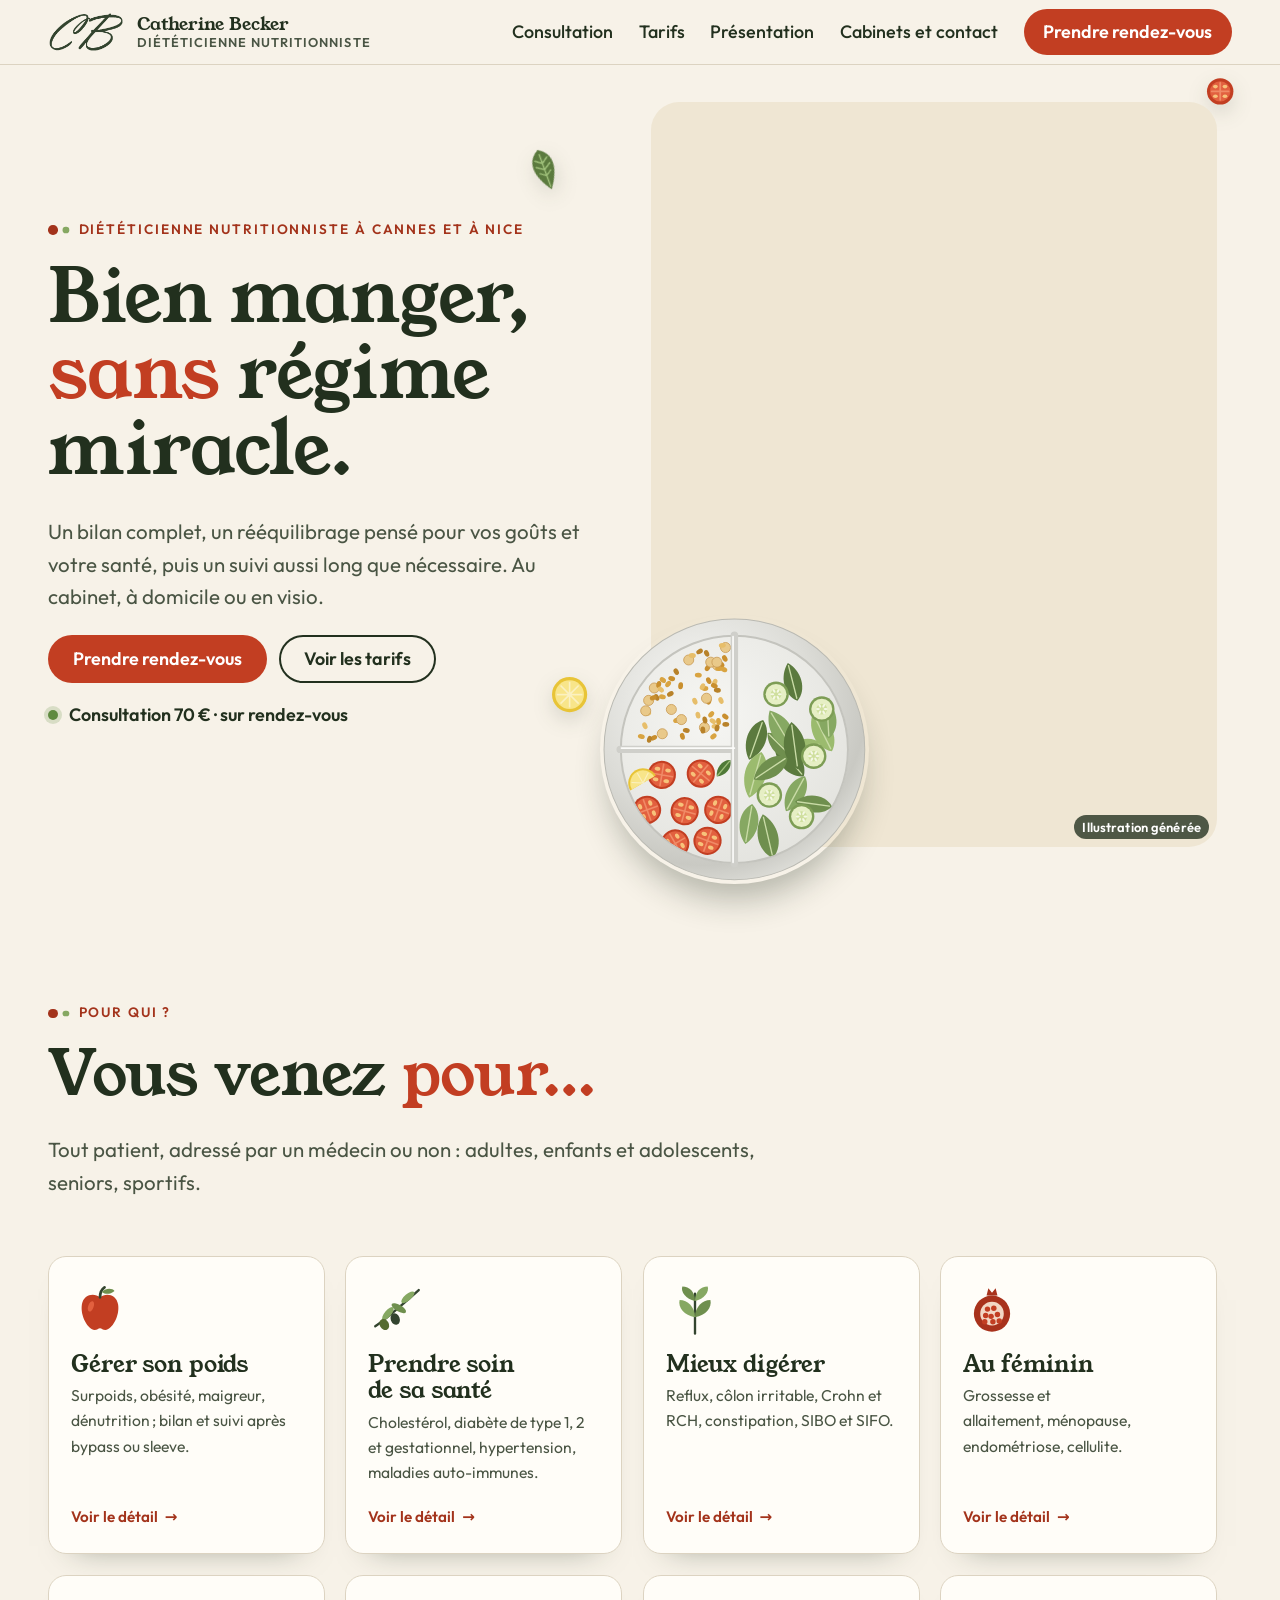
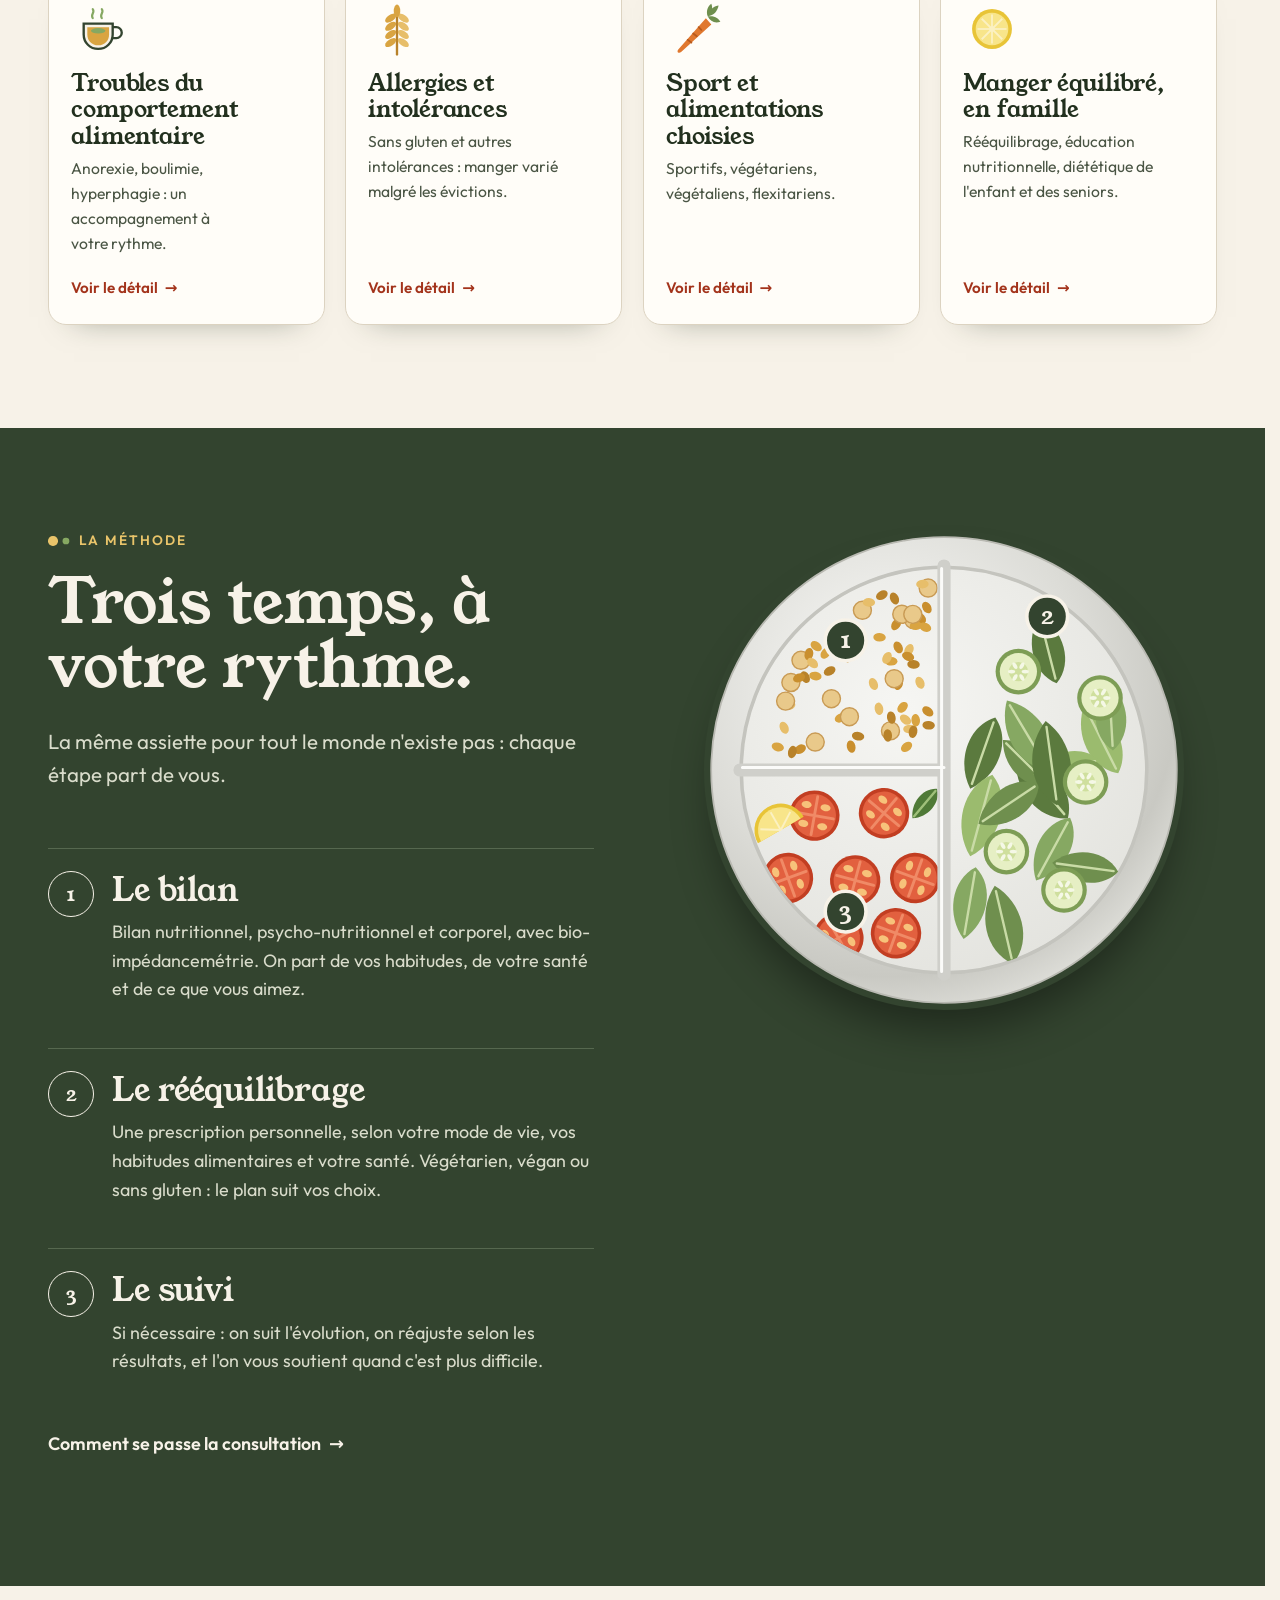
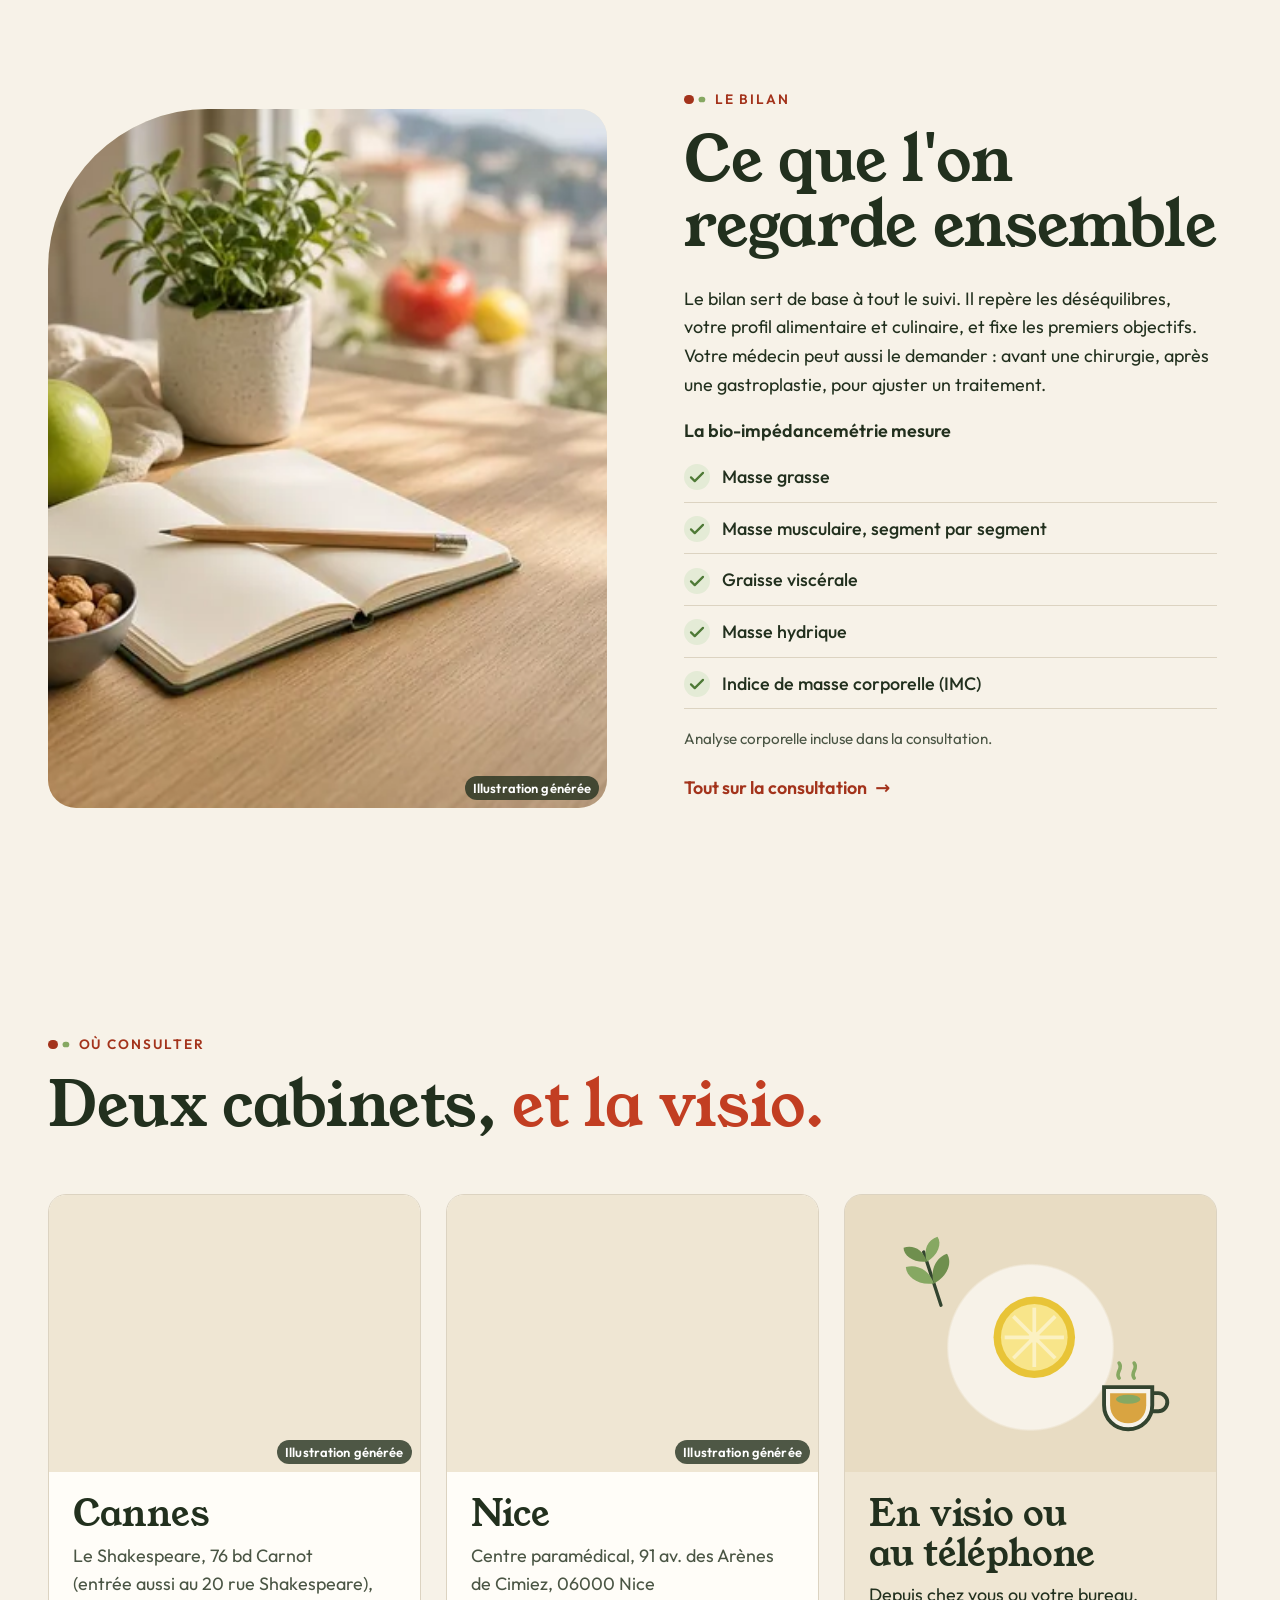
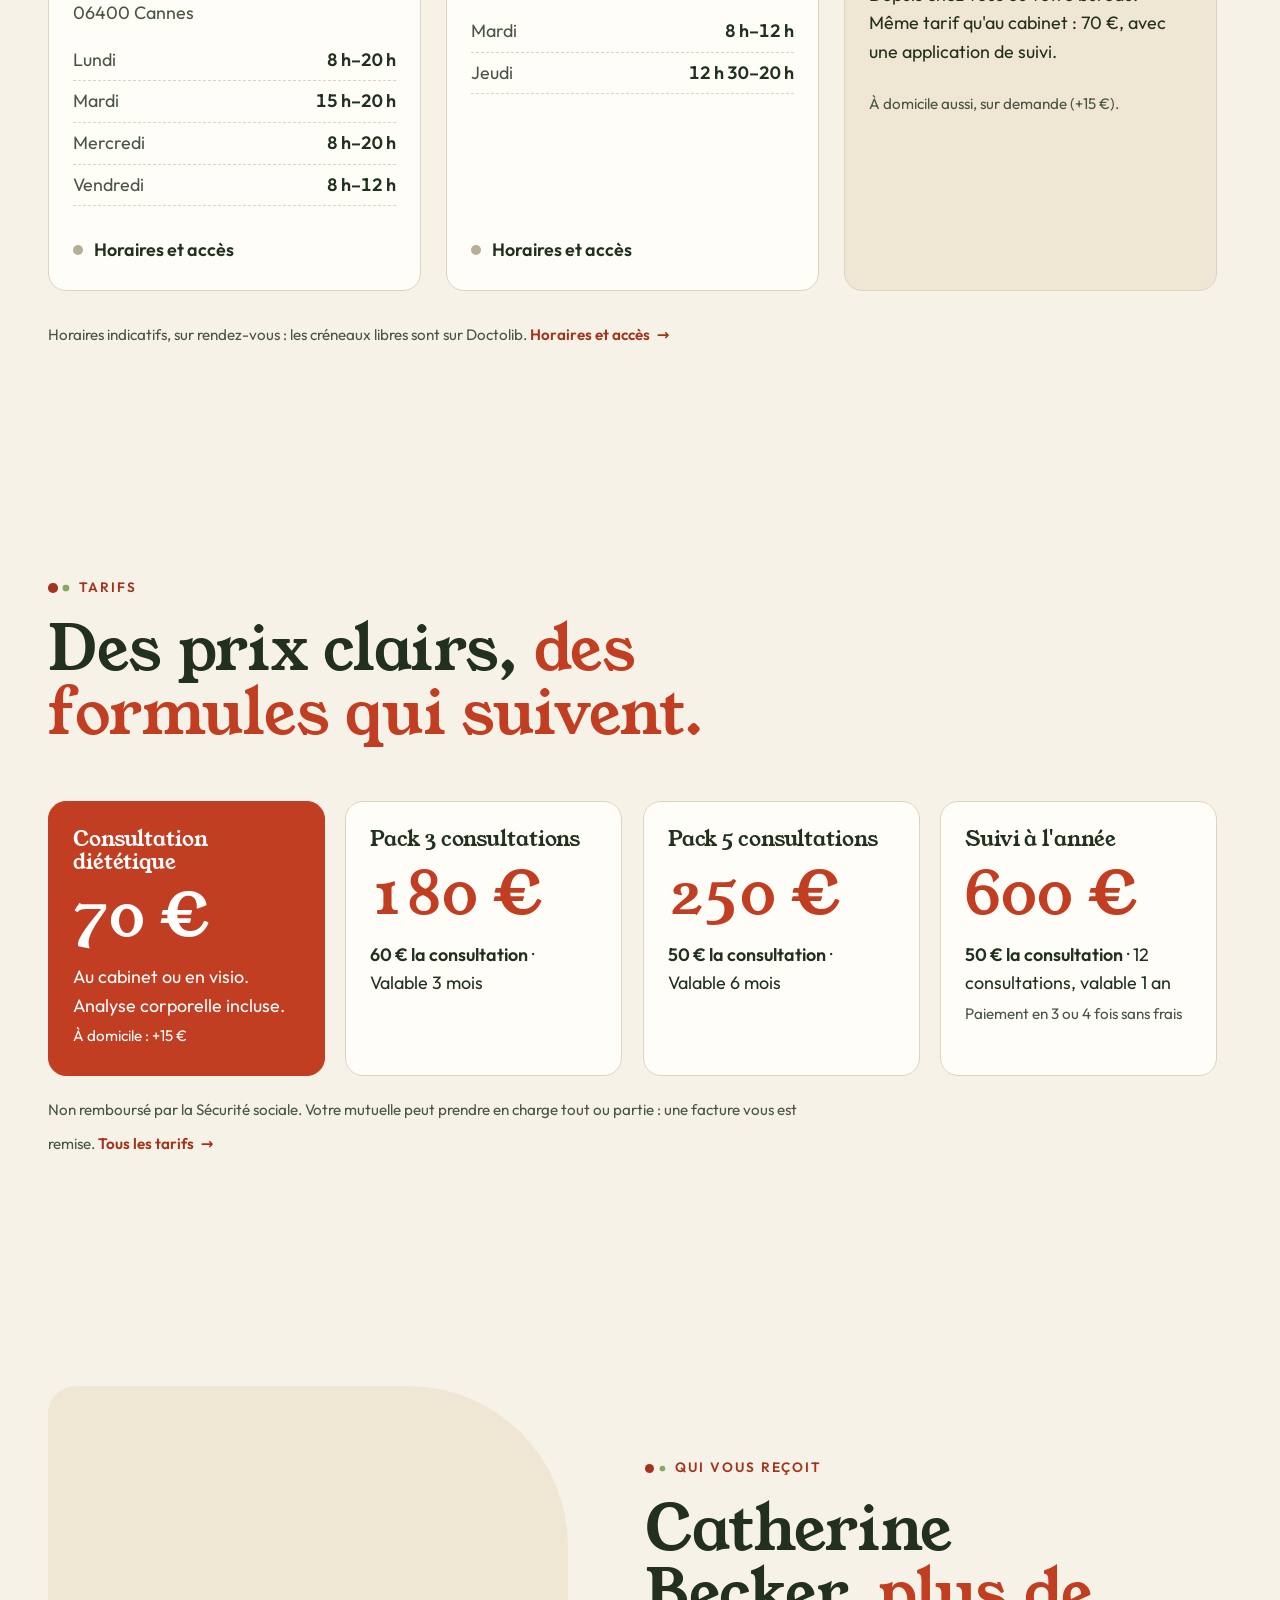
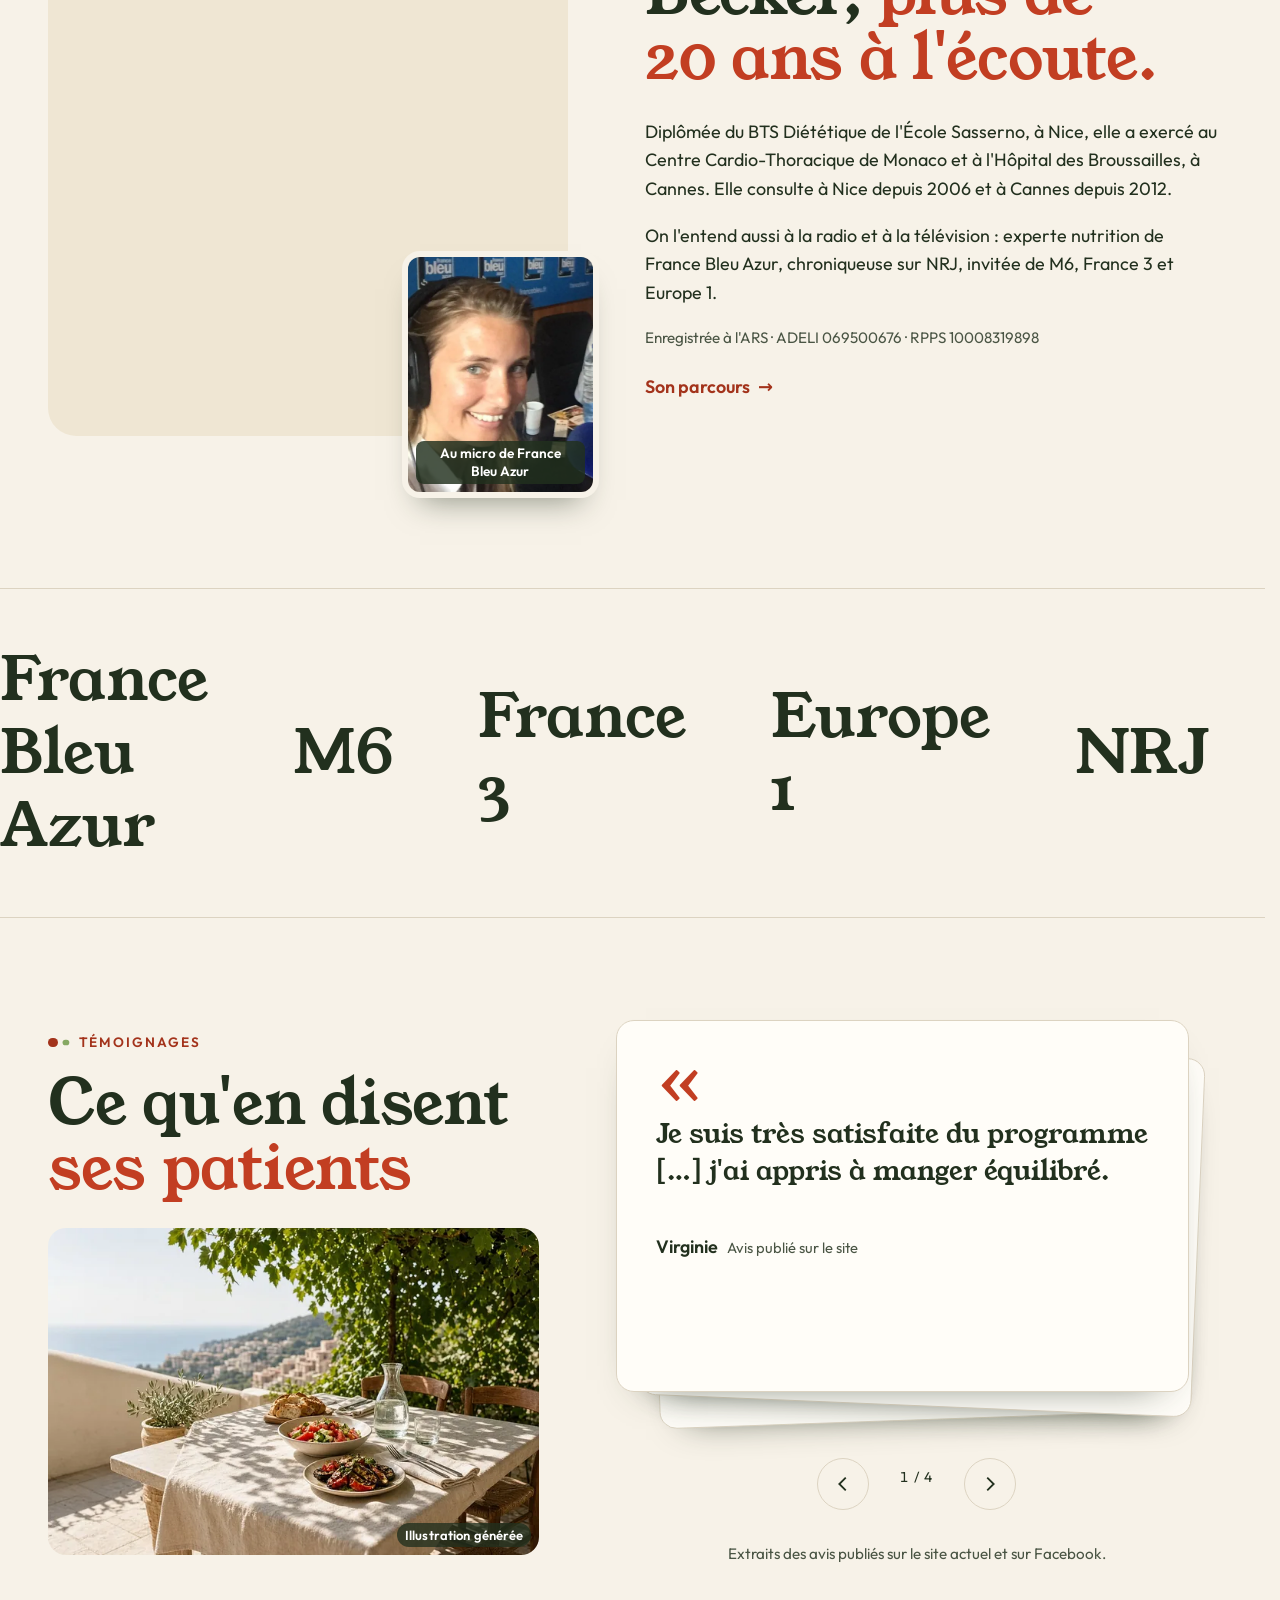
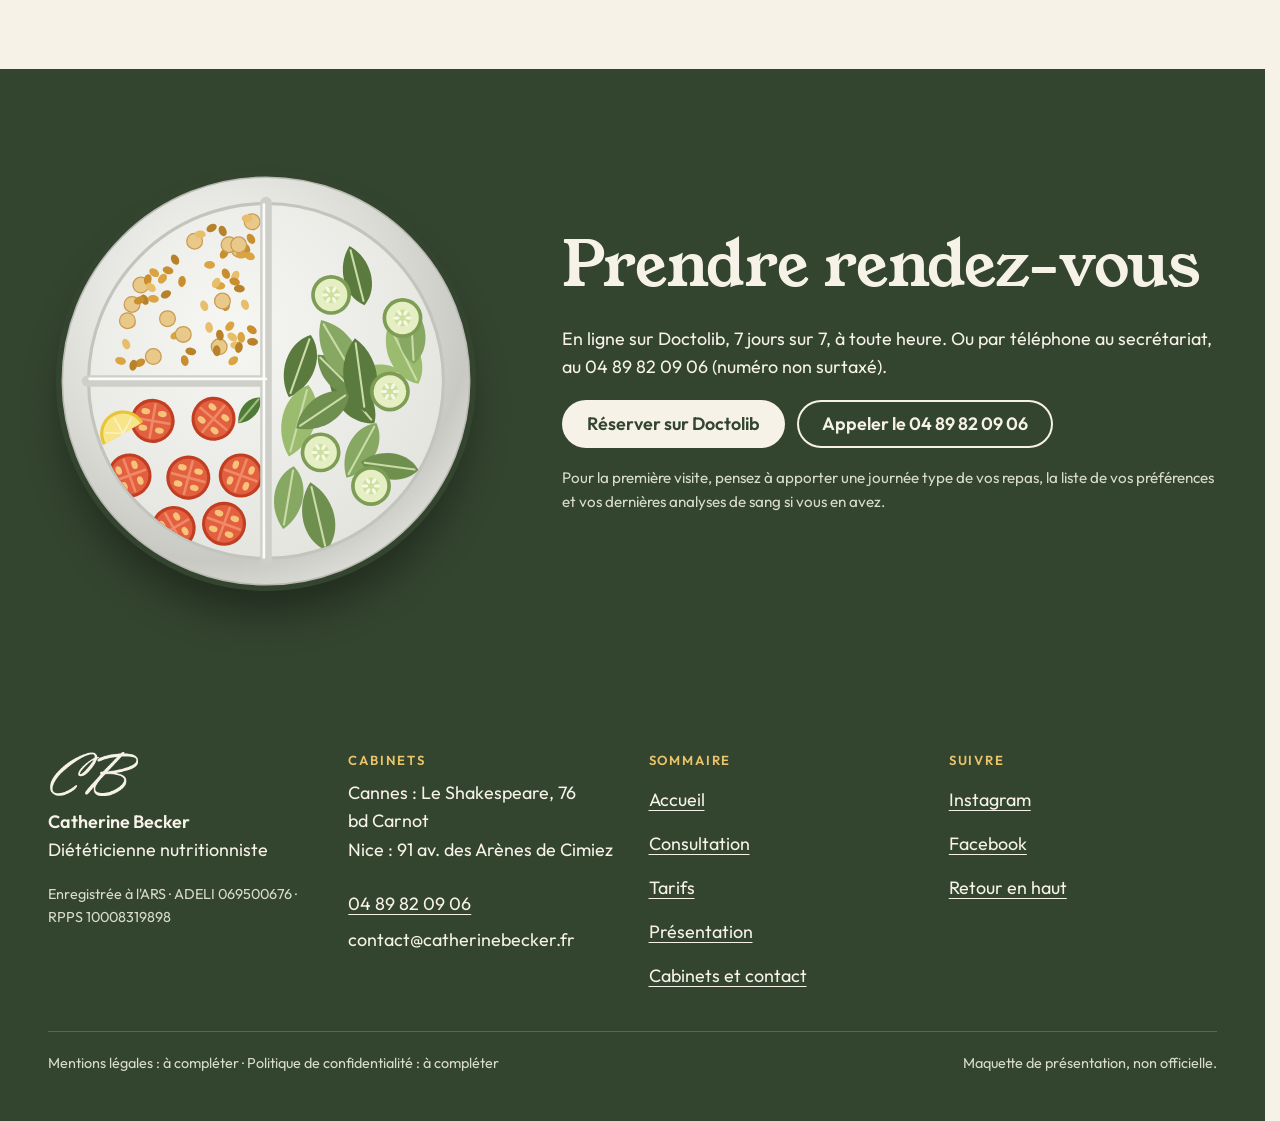
==== index.html @ 03986ec1 "Maquette v1" ====
<!doctype html>
<html lang="fr" data-v="1" data-curseur>
<head>
<meta charset="utf-8">
<meta name="viewport" content="width=device-width, initial-scale=1, viewport-fit=cover">
<title>Catherine Becker, diététicienne nutritionniste à Cannes et à Nice</title>
<meta name="description" content="Bilan diététique avec bio-impédancemétrie, rééquilibrage alimentaire et suivi, au cabinet à Cannes ou à Nice, à domicile ou en visio. Consultation 70 €.">
<meta name="robots" content="noindex, nofollow">
<link rel="canonical" href="https://catherine-becker-maquette.vercel.app/">
<style>:root{--fond:#F7F2E8;--texte:#22301E;--voile-fond:#33442F;--ouverture-fond:#33442F;--menu-fond:#F7F2E8}:root { --entete-h: 72px; --barres-h: 0px; } html { background: var(--fond); color: var(--texte); scrollbar-gutter: stable; } body { margin: 0; background: var(--fond); } html.js:not(.secours):not([data-arrivee="retour"]) [data-anime] { opacity: 0; } html.js:not(.secours):not([data-arrivee="retour"]) [data-anime].vu { opacity: 1; } [data-voile] { position: fixed; inset: 0; z-index: 900; background: var(--voile-fond); transform: translateY(100%); visibility: hidden; pointer-events: none; } html[data-arrivee="voile"]:not(.voile-leve):not(.secours) [data-voile] { transform: none; visibility: visible; } html.secours [data-voile] { visibility: hidden !important; } .ouverture-panneau { position: fixed; inset: 0; z-index: 850; display: none; place-content: center; justify-items: center; background: var(--ouverture-fond, var(--voile-fond)); color: var(--fond); text-align: center; } html.js[data-arrivee="intro"]:not(.secours):not(.intro-finie) .ouverture-panneau { display: grid; } html.defilement-bloque, html.defilement-bloque body, html.js[data-arrivee="intro"]:not(.secours):not(.intro-finie), html.js[data-arrivee="intro"]:not(.secours):not(.intro-finie) body, html[data-arrivee="voile"]:not(.voile-leve):not(.secours), html[data-arrivee="voile"]:not(.voile-leve):not(.secours) body { overflow: hidden; } html.js[data-arrivee="intro"]:not(.secours):not(.intro-finie) { background-color: var(--ouverture-fond, var(--voile-fond)); } html[data-arrivee="voile"]:not(.voile-leve):not(.secours) { background-color: var(--voile-fond); }</style>
<script>(function () {
var d = document.documentElement, ss = null, ls = null;
try { ss = window.sessionStorage; ls = window.localStorage; } catch (e) {}
d.classList.add('js');
var nav = performance.getEntriesByType ? performance.getEntriesByType('navigation')[0] : null;
var type = nav ? nav.type : 'navigate';
var depart = null;
try { depart = JSON.parse(ss.getItem('socle:depart') || 'null'); ss.removeItem('socle:depart'); } catch (e) {}
if (depart && !(Date.now() - depart.t < 15000)) depart = null;
var mode = type === 'back_forward' ? 'retour' : type === 'reload' ? 'intro' : depart ? 'voile' : 'intro';
d.setAttribute('data-arrivee', mode);
if (mode === 'voile' && depart.couleur) d.style.setProperty('--voile-fond', depart.couleur);
if (type === 'reload' && 'scrollRestoration' in history) {
history.scrollRestoration = 'manual';
}
try {
var choisie = ls && ls.getItem('socle:langue');
var langue = (d.lang || '').slice(0, 2);
if (choisie && choisie !== langue && type === 'navigate' && !depart) {
var alt = document.querySelector('link[rel="alternate"][hreflang="' + choisie + '"]');
if (alt) location.replace(new URL(alt.href).pathname + location.search + location.hash);
}
} catch (e) {}
setTimeout(function () { if (!d.classList.contains('demarre')) d.classList.add('secours'); }, 2000);
})();</script>
<link rel="preload" href="/assets/fonts/young-serif-400.woff2" as="font" type="font/woff2" crossorigin>
<link rel="preload" href="/assets/fonts/outfit-400.woff2" as="font" type="font/woff2" crossorigin>
<link rel="stylesheet" href="/assets/css/socle.css?v=1">
<link rel="stylesheet" href="/assets/css/pile.css?v=1">
<link rel="stylesheet" href="/assets/css/horaires.css?v=1">
<link rel="stylesheet" href="/assets/css/site.css?v=1">
<link rel="modulepreload" href="/assets/js/site.js?v=1">
<link rel="modulepreload" href="/assets/js/socle/index.js?v=1">
<script src="/assets/vendor/gsap.min.js" defer></script>
<script src="/assets/vendor/ScrollTrigger.min.js" defer></script>
<script src="/assets/vendor/SplitText.min.js" defer></script>
<script type="module" src="/assets/js/site.js?v=1"></script>
<meta name="theme-color" content="#F7F2E8">
<link rel="icon" href="/assets/images/favicon.svg" type="image/svg+xml">
<link rel="apple-touch-icon" href="/assets/images/apple-touch-icon.png">
<meta property="og:type" content="website">
<meta property="og:site_name" content="Catherine Becker">
<meta property="og:locale" content="fr_FR">
<meta property="og:title" content="Catherine Becker, diététicienne nutritionniste à Cannes et à Nice">
<meta property="og:description" content="Bilan diététique avec bio-impédancemétrie, rééquilibrage alimentaire et suivi, au cabinet à Cannes ou à Nice, à domicile ou en visio. Consultation 70 €.">
<meta property="og:url" content="https://catherine-becker-maquette.vercel.app/">
<meta property="og:image" content="https://catherine-becker-maquette.vercel.app/assets/partage/accueil-fr.jpg">
<meta property="og:image:width" content="1200">
<meta property="og:image:height" content="630">
<meta property="og:image:alt" content="Catherine Becker, diététicienne nutritionniste : bien manger, sans régime miracle">
<meta name="twitter:card" content="summary_large_image">
<script type="application/ld+json">{"@context":"https://schema.org","@type":"MedicalBusiness","name":"Catherine Becker, diététicienne nutritionniste","url":"https://catherine-becker-maquette.vercel.app/","telephone":"+33489820906","email":"contact@catherinebecker.fr","description":"Diététicienne nutritionniste à Cannes et à Nice : bilan diététique avec bio-impédancemétrie, rééquilibrage alimentaire et suivi, au cabinet, à domicile ou en téléconsultation.","priceRange":"35 € – 600 €","sameAs":["https://www.instagram.com/catherine.becker.nutritionist/","https://fr-fr.facebook.com/catherinebeckerDiet/"],"department":[{"@type":"MedicalBusiness","name":"Cabinet de Cannes","telephone":"+33489820906","address":{"@type":"PostalAddress","streetAddress":"Le Shakespeare, 76 boulevard Carnot","postalCode":"06400","addressLocality":"Cannes","addressCountry":"FR"},"openingHoursSpecification":[{"@type":"OpeningHoursSpecification","dayOfWeek":["Monday","Wednesday"],"opens":"08:00","closes":"20:00"},{"@type":"OpeningHoursSpecification","dayOfWeek":"Tuesday","opens":"15:00","closes":"20:00"},{"@type":"OpeningHoursSpecification","dayOfWeek":"Friday","opens":"08:00","closes":"12:00"}]},{"@type":"MedicalBusiness","name":"Cabinet de Nice","telephone":"+33489820906","address":{"@type":"PostalAddress","streetAddress":"Centre paramédical, 91 avenue des Arènes de Cimiez","postalCode":"06000","addressLocality":"Nice","addressCountry":"FR"},"openingHoursSpecification":[{"@type":"OpeningHoursSpecification","dayOfWeek":"Tuesday","opens":"08:00","closes":"12:00"},{"@type":"OpeningHoursSpecification","dayOfWeek":"Thursday","opens":"12:30","closes":"20:00"}]}]}</script>
</head>
<body id="haut">
<div data-voile data-forme="rideau" aria-hidden="true"><div class="voile-contenu"><img src="/assets/images/monogramme-clair.png" alt="" width="107" height="56"><span data-voile-libelle>Accueil</span></div></div>
<div class="ouverture-panneau" data-ouverture aria-hidden="true">
  <div class="ouverture-objet" data-ouverture-objet><svg class="assiette " viewBox="0 0 400 400" aria-hidden="true" focusable="false" >
<defs>
<radialGradient id="intro-inox" cx="38%" cy="32%" r="78%"><stop offset="0" stop-color="#fbfbf9"/><stop offset=".55" stop-color="#dcdcd7"/><stop offset=".8" stop-color="#c9c9c3"/><stop offset="1" stop-color="#e9e9e4"/></radialGradient>
<radialGradient id="intro-fond" cx="40%" cy="35%" r="75%"><stop offset="0" stop-color="#f6f6f3"/><stop offset="1" stop-color="#e2e2dd"/></radialGradient>
<clipPath id="intro-a"><path d="M200 32 A168 168 0 0 1 200 368 Z"/></clipPath><clipPath id="intro-b"><path d="M200 200 L32 200 A168 168 0 0 1 200 32 Z"/></clipPath><clipPath id="intro-c"><path d="M200 200 L200 368 A168 168 0 0 1 32 200 Z"/></clipPath>
</defs>
<g class="assiette-corps">
<circle cx="200" cy="200" r="194" fill="url(#intro-inox)" stroke="#b9b9b2" stroke-width="1.5"/>
<circle cx="200" cy="200" r="170" fill="url(#intro-fond)"/>
<circle cx="200" cy="200" r="169" fill="none" stroke="#c4c4be" stroke-width="3"/>
</g>
<g data-compartiment="b" clip-path="url(#intro-b)"><circle class="aliment" cx="92.7" cy="176.7" r="7.5" fill="#e9c98a" stroke="#c99b55" stroke-width="1.2"/><ellipse class="aliment" cx="186.5" cy="151.2" rx="5.2" ry="3.6" transform="rotate(37.6 186.5 151.2)" fill="#c98f2e"/><ellipse class="aliment" cx="167.9" cy="158" rx="5.2" ry="3.6" transform="rotate(37.9 167.9 158)" fill="#e7be6a"/><ellipse class="aliment" cx="120.4" cy="157.5" rx="5.2" ry="3.6" transform="rotate(75.1 120.4 157.5)" fill="#b8822a"/><ellipse class="aliment" cx="93.5" cy="96.8" rx="5.2" ry="3.6" transform="rotate(37 93.5 96.8)" fill="#d9a441"/><circle class="aliment" cx="174.6" cy="74.7" r="7.5" fill="#e9c98a" stroke="#c99b55" stroke-width="1.2"/><ellipse class="aliment" cx="145.8" cy="149" rx="5.2" ry="3.6" transform="rotate(79.3 145.8 149)" fill="#e7be6a"/><ellipse class="aliment" cx="84.3" cy="122.6" rx="5.2" ry="3.6" transform="rotate(60.6 84.3 122.6)" fill="#b8822a"/><ellipse class="aliment" cx="113.9" cy="156.6" rx="5.2" ry="3.6" transform="rotate(155.1 113.9 156.6)" fill="#d9a441"/><ellipse class="aliment" cx="160.1" cy="78.7" rx="5.2" ry="3.6" transform="rotate(123.4 160.1 78.7)" fill="#c98f2e"/><circle class="aliment" cx="155.4" cy="167.4" r="7.5" fill="#e9c98a" stroke="#c99b55" stroke-width="1.2"/><ellipse class="aliment" cx="128.4" cy="171.8" rx="5.2" ry="3.6" transform="rotate(10.2 128.4 171.8)" fill="#b8822a"/><ellipse class="aliment" cx="156" cy="109.4" rx="5.2" ry="3.6" transform="rotate(179.1 156 109.4)" fill="#d9a441"/><ellipse class="aliment" cx="180.7" cy="73.5" rx="5.2" ry="3.6" transform="rotate(50.7 180.7 73.5)" fill="#c98f2e"/><ellipse class="aliment" cx="171.2" cy="165.8" rx="5.2" ry="3.6" transform="rotate(177.3 171.2 165.8)" fill="#e7be6a"/><circle class="aliment" cx="186.8" cy="48.4" r="7.5" fill="#e9c98a" stroke="#c99b55" stroke-width="1.2"/><ellipse class="aliment" cx="176.6" cy="79.8" rx="5.2" ry="3.6" transform="rotate(176.5 176.6 79.8)" fill="#d9a441"/><ellipse class="aliment" cx="80.1" cy="182.7" rx="5.2" ry="3.6" transform="rotate(150.1 80.1 182.7)" fill="#c98f2e"/><ellipse class="aliment" cx="141.2" cy="128.4" rx="5.2" ry="3.6" transform="rotate(66.9 141.2 128.4)" fill="#e7be6a"/><ellipse class="aliment" cx="158.7" cy="57.1" rx="5.2" ry="3.6" transform="rotate(66 158.7 57.1)" fill="#b8822a"/><circle class="aliment" cx="72.4" cy="127.1" r="7.5" fill="#e9c98a" stroke="#c99b55" stroke-width="1.2"/><ellipse class="aliment" cx="120" cy="105.2" rx="5.2" ry="3.6" transform="rotate(96.9 120 105.2)" fill="#c98f2e"/><ellipse class="aliment" cx="79.2" cy="110.3" rx="5.2" ry="3.6" transform="rotate(32.4 79.2 110.3)" fill="#e7be6a"/><ellipse class="aliment" cx="156.1" cy="156.3" rx="5.2" ry="3.6" transform="rotate(77.7 156.1 156.3)" fill="#b8822a"/><ellipse class="aliment" cx="61.5" cy="180.8" rx="5.2" ry="3.6" transform="rotate(15.3 61.5 180.8)" fill="#d9a441"/><circle class="aliment" cx="132" cy="66.9" r="7.5" fill="#e9c98a" stroke="#c99b55" stroke-width="1.2"/><ellipse class="aliment" cx="170.8" cy="100" rx="5.2" ry="3.6" transform="rotate(115.1 170.8 100)" fill="#e7be6a"/><ellipse class="aliment" cx="113.4" cy="84.4" rx="5.2" ry="3.6" transform="rotate(61.7 113.4 84.4)" fill="#b8822a"/><ellipse class="aliment" cx="146.3" cy="89.4" rx="5.2" ry="3.6" transform="rotate(2.5 146.3 89.4)" fill="#d9a441"/><ellipse class="aliment" cx="162.1" cy="128.3" rx="5.2" ry="3.6" transform="rotate(108.1 162.1 128.3)" fill="#c98f2e"/><circle class="aliment" cx="158.5" cy="123.9" r="7.5" fill="#e9c98a" stroke="#c99b55" stroke-width="1.2"/><ellipse class="aliment" cx="187.2" cy="162.7" rx="5.2" ry="3.6" transform="rotate(5.1 187.2 162.7)" fill="#b8822a"/><ellipse class="aliment" cx="92.8" cy="121.7" rx="5.2" ry="3.6" transform="rotate(10.6 92.8 121.7)" fill="#d9a441"/><ellipse class="aliment" cx="122.6" cy="180.5" rx="5.2" ry="3.6" transform="rotate(76.9 122.6 180.5)" fill="#c98f2e"/><ellipse class="aliment" cx="182" cy="45.1" rx="5.2" ry="3.6" transform="rotate(178.1 182 45.1)" fill="#e7be6a"/><circle class="aliment" cx="80.8" cy="108.6" r="7.5" fill="#e9c98a" stroke="#c99b55" stroke-width="1.2"/><ellipse class="aliment" cx="184.4" cy="81" rx="5.2" ry="3.6" transform="rotate(24.5 184.4 81)" fill="#d9a441"/><ellipse class="aliment" cx="185.7" cy="64.6" rx="5.2" ry="3.6" transform="rotate(59.7 185.7 64.6)" fill="#c98f2e"/><ellipse class="aliment" cx="71" cy="146.3" rx="5.2" ry="3.6" transform="rotate(166.5 71 146.3)" fill="#e7be6a"/><ellipse class="aliment" cx="174.6" cy="112" rx="5.2" ry="3.6" transform="rotate(3.1 174.6 112)" fill="#b8822a"/><circle class="aliment" cx="121.2" cy="155.6" r="7.5" fill="#e9c98a" stroke="#c99b55" stroke-width="1.2"/><ellipse class="aliment" cx="87.4" cy="103.4" rx="5.2" ry="3.6" transform="rotate(102.4 87.4 103.4)" fill="#c98f2e"/><ellipse class="aliment" cx="137.4" cy="60.3" rx="5.2" ry="3.6" transform="rotate(2 137.4 60.3)" fill="#e7be6a"/><ellipse class="aliment" cx="73.6" cy="185" rx="5.2" ry="3.6" transform="rotate(104.8 73.6 185)" fill="#b8822a"/><ellipse class="aliment" cx="165.5" cy="147.8" rx="5.2" ry="3.6" transform="rotate(131.9 165.5 147.8)" fill="#d9a441"/><circle class="aliment" cx="68" cy="142.6" r="7.5" fill="#e9c98a" stroke="#c99b55" stroke-width="1.2"/><ellipse class="aliment" cx="180" cy="127.3" rx="5.2" ry="3.6" transform="rotate(66.2 180 127.3)" fill="#e7be6a"/><ellipse class="aliment" cx="174.2" cy="168.1" rx="5.2" ry="3.6" transform="rotate(101.7 174.2 168.1)" fill="#b8822a"/><ellipse class="aliment" cx="168.8" cy="180.7" rx="5.2" ry="3.6" transform="rotate(141.4 168.8 180.7)" fill="#d9a441"/><ellipse class="aliment" cx="79.2" cy="123.2" rx="5.2" ry="3.6" transform="rotate(157.2 79.2 123.2)" fill="#c98f2e"/><circle class="aliment" cx="106.2" cy="140.6" r="7.5" fill="#e9c98a" stroke="#c99b55" stroke-width="1.2"/><ellipse class="aliment" cx="153.1" cy="171.2" rx="5.2" ry="3.6" transform="rotate(86.9 153.1 171.2)" fill="#b8822a"/><ellipse class="aliment" cx="101.4" cy="102.6" rx="5.2" ry="3.6" transform="rotate(128.7 101.4 102.6)" fill="#d9a441"/><ellipse class="aliment" cx="170.1" cy="105.3" rx="5.2" ry="3.6" transform="rotate(21.6 170.1 105.3)" fill="#c98f2e"/><ellipse class="aliment" cx="152.5" cy="106.5" rx="5.2" ry="3.6" transform="rotate(118.8 152.5 106.5)" fill="#e7be6a"/><circle class="aliment" cx="164.8" cy="70.2" r="7.5" fill="#e9c98a" stroke="#c99b55" stroke-width="1.2"/><ellipse class="aliment" cx="176.4" cy="158.5" rx="5.2" ry="3.6" transform="rotate(83.6 176.4 158.5)" fill="#d9a441"/><ellipse class="aliment" cx="106.7" cy="94.6" rx="5.2" ry="3.6" transform="rotate(17.3 106.7 94.6)" fill="#c98f2e"/><ellipse class="aliment" cx="90.5" cy="110.9" rx="5.2" ry="3.6" transform="rotate(41.2 90.5 110.9)" fill="#e7be6a"/><ellipse class="aliment" cx="148.2" cy="54.3" rx="5.2" ry="3.6" transform="rotate(150.8 148.2 54.3)" fill="#b8822a"/><circle class="aliment" cx="174" cy="70.3" r="7.5" fill="#e9c98a" stroke="#c99b55" stroke-width="1.2"/><ellipse class="aliment" cx="161.8" cy="97.8" rx="5.2" ry="3.6" transform="rotate(63.4 161.8 97.8)" fill="#c98f2e"/><ellipse class="aliment" cx="66.8" cy="164.8" rx="5.2" ry="3.6" transform="rotate(65.5 66.8 164.8)" fill="#e7be6a"/><ellipse class="aliment" cx="104.7" cy="117.5" rx="5.2" ry="3.6" transform="rotate(150.8 104.7 117.5)" fill="#b8822a"/></g>
<g data-compartiment="a" clip-path="url(#intro-a)"><g class="aliment" transform="translate(249.8 329) rotate(166.9)"><path d="M0 -33.349899996072054 C 20.7 -18.3 19.3 15 0 33.349899996072054 C -19.3 15 -20.7 -18.3 0 -33.349899996072054 Z" fill="#6f8f4e"/><path d="M0 -28.7 L0 28.7" stroke="#c9dba6" stroke-width="2" stroke-linecap="round" fill="none"/></g><g class="aliment" transform="translate(221.4 311) rotate(9.6)"><path d="M0 -30.331821873784065 C 18.8 -16.7 17.6 13.6 0 30.331821873784065 C -17.6 13.6 -18.8 -16.7 0 -30.331821873784065 Z" fill="#86a862"/><path d="M0 -26.1 L0 26.1" stroke="#c9dba6" stroke-width="2" stroke-linecap="round" fill="none"/></g><g class="aliment" transform="translate(281.8 214.9) rotate(139.9)"><path d="M0 -33.260431952774525 C 20.6 -18.3 19.3 15 0 33.260431952774525 C -19.3 15 -20.6 -18.3 0 -33.260431952774525 Z" fill="#5b7a3e"/><path d="M0 -28.6 L0 28.6" stroke="#c9dba6" stroke-width="2" stroke-linecap="round" fill="none"/></g><g class="aliment" transform="translate(331 174.4) rotate(153.4)"><path d="M0 -31.68929598107934 C 19.6 -17.4 18.4 14.3 0 31.68929598107934 C -18.4 14.3 -19.6 -17.4 0 -31.68929598107934 Z" fill="#9bbb6e"/><path d="M0 -27.3 L0 27.3" stroke="#c9dba6" stroke-width="2" stroke-linecap="round" fill="none"/></g><g class="aliment" transform="translate(268.4 194.2) rotate(134.8)"><path d="M0 -27.103295028209686 C 16.8 -14.9 15.7 12.2 0 27.103295028209686 C -15.7 12.2 -16.8 -14.9 0 -27.103295028209686 Z" fill="#6f8f4e"/><path d="M0 -23.3 L0 23.3" stroke="#c9dba6" stroke-width="2" stroke-linecap="round" fill="none"/></g><g class="aliment" transform="translate(339.1 155.7) rotate(176.7)"><path d="M0 -28.14618882164359 C 17.5 -15.5 16.3 12.7 0 28.14618882164359 C -16.3 12.7 -17.5 -15.5 0 -28.14618882164359 Z" fill="#86a862"/><path d="M0 -24.2 L0 24.2" stroke="#c9dba6" stroke-width="2" stroke-linecap="round" fill="none"/></g><g class="aliment" transform="translate(232.3 185.9) rotate(19.4)"><path d="M0 -31.47588198632002 C 19.5 -17.3 18.3 14.2 0 31.47588198632002 C -18.3 14.2 -19.5 -17.3 0 -31.47588198632002 Z" fill="#5b7a3e"/><path d="M0 -27.1 L0 27.1" stroke="#c9dba6" stroke-width="2" stroke-linecap="round" fill="none"/></g><g class="aliment" transform="translate(231.1 237.9) rotate(15.2)"><path d="M0 -35.27394552901387 C 21.9 -19.4 20.5 15.9 0 35.27394552901387 C -20.5 15.9 -21.9 -19.4 0 -35.27394552901387 Z" fill="#9bbb6e"/><path d="M0 -30.3 L0 30.3" stroke="#c9dba6" stroke-width="2" stroke-linecap="round" fill="none"/></g><g class="aliment" transform="translate(253.9 228.2) rotate(56.3)"><path d="M0 -30.23286218009889 C 18.7 -16.6 17.5 13.6 0 30.23286218009889 C -17.5 13.6 -18.7 -16.6 0 -30.23286218009889 Z" fill="#6f8f4e"/><path d="M0 -26 L0 26" stroke="#c9dba6" stroke-width="2" stroke-linecap="round" fill="none"/></g><g class="aliment" transform="translate(290.9 266) rotate(28.5)"><path d="M0 -29.717081489041448 C 18.4 -16.3 17.2 13.4 0 29.717081489041448 C -17.2 13.4 -18.4 -16.3 0 -29.717081489041448 Z" fill="#86a862"/><path d="M0 -25.6 L0 25.6" stroke="#c9dba6" stroke-width="2" stroke-linecap="round" fill="none"/></g><g class="aliment" transform="translate(286.7 99.6) rotate(165.7)"><path d="M0 -29.044433826580644 C 18 -16 16.8 13.1 0 29.044433826580644 C -16.8 13.1 -18 -16 0 -29.044433826580644 Z" fill="#5b7a3e"/><path d="M0 -25 L0 25" stroke="#c9dba6" stroke-width="2" stroke-linecap="round" fill="none"/></g><g class="aliment" transform="translate(302.2 197.7) rotate(78.1)"><path d="M0 -28.098639776930213 C 17.4 -15.5 16.3 12.6 0 28.098639776930213 C -16.3 12.6 -17.4 -15.5 0 -28.098639776930213 Z" fill="#9bbb6e"/><path d="M0 -24.2 L0 24.2" stroke="#c9dba6" stroke-width="2" stroke-linecap="round" fill="none"/></g><g class="aliment" transform="translate(317.7 281.1) rotate(97.7)"><path d="M0 -27.736216448247433 C 17.2 -15.3 16.1 12.5 0 27.736216448247433 C -16.1 12.5 -17.2 -15.3 0 -27.736216448247433 Z" fill="#6f8f4e"/><path d="M0 -23.9 L0 23.9" stroke="#c9dba6" stroke-width="2" stroke-linecap="round" fill="none"/></g><g class="aliment" transform="translate(269.7 170.9) rotate(149.2)"><path d="M0 -33.66041670180857 C 20.9 -18.5 19.5 15.1 0 33.66041670180857 C -19.5 15.1 -20.9 -18.5 0 -33.66041670180857 Z" fill="#86a862"/><path d="M0 -28.9 L0 28.9" stroke="#c9dba6" stroke-width="2" stroke-linecap="round" fill="none"/></g><g class="aliment" transform="translate(289.5 194.3) rotate(172.3)"><path d="M0 -35.42848960123956 C 22 -19.5 20.5 15.9 0 35.42848960123956 C -20.5 15.9 -22 -19.5 0 -35.42848960123956 Z" fill="#5b7a3e"/><path d="M0 -30.5 L0 30.5" stroke="#c9dba6" stroke-width="2" stroke-linecap="round" fill="none"/></g><g class="aliment" transform="translate(262 118)"><circle r="19" fill="#7d9d55"/><circle r="15.5" fill="#e6efc4"/><circle r="8" fill="#cfdf9e"/><ellipse cx="5.7" cy="0" rx="1.6" ry="3" transform="rotate(90 5.7 0)" fill="#f5f8e6"/><ellipse cx="2.9" cy="4.9" rx="1.6" ry="3" transform="rotate(150 2.9 4.9)" fill="#f5f8e6"/><ellipse cx="-2.8" cy="4.9" rx="1.6" ry="3" transform="rotate(210 -2.8 4.9)" fill="#f5f8e6"/><ellipse cx="-5.7" cy="0" rx="1.6" ry="3" transform="rotate(270 -5.7 0)" fill="#f5f8e6"/><ellipse cx="-2.9" cy="-4.9" rx="1.6" ry="3" transform="rotate(330 -2.9 -4.9)" fill="#f5f8e6"/><ellipse cx="2.9" cy="-4.9" rx="1.6" ry="3" transform="rotate(390 2.9 -4.9)" fill="#f5f8e6"/></g><g class="aliment" transform="translate(318 210)"><circle r="19" fill="#7d9d55"/><circle r="15.5" fill="#e6efc4"/><circle r="8" fill="#cfdf9e"/><ellipse cx="5.7" cy="0" rx="1.6" ry="3" transform="rotate(90 5.7 0)" fill="#f5f8e6"/><ellipse cx="2.9" cy="4.9" rx="1.6" ry="3" transform="rotate(150 2.9 4.9)" fill="#f5f8e6"/><ellipse cx="-2.8" cy="4.9" rx="1.6" ry="3" transform="rotate(210 -2.8 4.9)" fill="#f5f8e6"/><ellipse cx="-5.7" cy="0" rx="1.6" ry="3" transform="rotate(270 -5.7 0)" fill="#f5f8e6"/><ellipse cx="-2.9" cy="-4.9" rx="1.6" ry="3" transform="rotate(330 -2.9 -4.9)" fill="#f5f8e6"/><ellipse cx="2.9" cy="-4.9" rx="1.6" ry="3" transform="rotate(390 2.9 -4.9)" fill="#f5f8e6"/></g><g class="aliment" transform="translate(252 268)"><circle r="19" fill="#7d9d55"/><circle r="15.5" fill="#e6efc4"/><circle r="8" fill="#cfdf9e"/><ellipse cx="5.7" cy="0" rx="1.6" ry="3" transform="rotate(90 5.7 0)" fill="#f5f8e6"/><ellipse cx="2.9" cy="4.9" rx="1.6" ry="3" transform="rotate(150 2.9 4.9)" fill="#f5f8e6"/><ellipse cx="-2.8" cy="4.9" rx="1.6" ry="3" transform="rotate(210 -2.8 4.9)" fill="#f5f8e6"/><ellipse cx="-5.7" cy="0" rx="1.6" ry="3" transform="rotate(270 -5.7 0)" fill="#f5f8e6"/><ellipse cx="-2.9" cy="-4.9" rx="1.6" ry="3" transform="rotate(330 -2.9 -4.9)" fill="#f5f8e6"/><ellipse cx="2.9" cy="-4.9" rx="1.6" ry="3" transform="rotate(390 2.9 -4.9)" fill="#f5f8e6"/></g><g class="aliment" transform="translate(300 300)"><circle r="19" fill="#7d9d55"/><circle r="15.5" fill="#e6efc4"/><circle r="8" fill="#cfdf9e"/><ellipse cx="5.7" cy="0" rx="1.6" ry="3" transform="rotate(90 5.7 0)" fill="#f5f8e6"/><ellipse cx="2.9" cy="4.9" rx="1.6" ry="3" transform="rotate(150 2.9 4.9)" fill="#f5f8e6"/><ellipse cx="-2.8" cy="4.9" rx="1.6" ry="3" transform="rotate(210 -2.8 4.9)" fill="#f5f8e6"/><ellipse cx="-5.7" cy="0" rx="1.6" ry="3" transform="rotate(270 -5.7 0)" fill="#f5f8e6"/><ellipse cx="-2.9" cy="-4.9" rx="1.6" ry="3" transform="rotate(330 -2.9 -4.9)" fill="#f5f8e6"/><ellipse cx="2.9" cy="-4.9" rx="1.6" ry="3" transform="rotate(390 2.9 -4.9)" fill="#f5f8e6"/></g><g class="aliment" transform="translate(330 140)"><circle r="19" fill="#7d9d55"/><circle r="15.5" fill="#e6efc4"/><circle r="8" fill="#cfdf9e"/><ellipse cx="5.7" cy="0" rx="1.6" ry="3" transform="rotate(90 5.7 0)" fill="#f5f8e6"/><ellipse cx="2.9" cy="4.9" rx="1.6" ry="3" transform="rotate(150 2.9 4.9)" fill="#f5f8e6"/><ellipse cx="-2.8" cy="4.9" rx="1.6" ry="3" transform="rotate(210 -2.8 4.9)" fill="#f5f8e6"/><ellipse cx="-5.7" cy="0" rx="1.6" ry="3" transform="rotate(270 -5.7 0)" fill="#f5f8e6"/><ellipse cx="-2.9" cy="-4.9" rx="1.6" ry="3" transform="rotate(330 -2.9 -4.9)" fill="#f5f8e6"/><ellipse cx="2.9" cy="-4.9" rx="1.6" ry="3" transform="rotate(390 2.9 -4.9)" fill="#f5f8e6"/></g></g>
<g data-compartiment="c" clip-path="url(#intro-c)"><g class="aliment" transform="translate(92 238) rotate(10)"><circle r="21" fill="#c23e22"/><circle r="18" fill="#e2603f"/><path d="M0 -16 L0 16 M-16 0 L16 0" stroke="#f08a66" stroke-width="2.4" stroke-linecap="round"/><ellipse cx="-8" cy="-8" rx="4.2" ry="2.9" fill="#f7c27a"/><ellipse cx="8" cy="-8" rx="4.2" ry="2.9" fill="#f7c27a"/><ellipse cx="-8" cy="8" rx="4.2" ry="2.9" fill="#f7c27a"/><ellipse cx="8" cy="8" rx="4.2" ry="2.9" fill="#f7c27a"/></g><g class="aliment" transform="translate(150 236) rotate(40)"><circle r="21" fill="#c23e22"/><circle r="18" fill="#e2603f"/><path d="M0 -16 L0 16 M-16 0 L16 0" stroke="#f08a66" stroke-width="2.4" stroke-linecap="round"/><ellipse cx="-8" cy="-8" rx="4.2" ry="2.9" fill="#f7c27a"/><ellipse cx="8" cy="-8" rx="4.2" ry="2.9" fill="#f7c27a"/><ellipse cx="-8" cy="8" rx="4.2" ry="2.9" fill="#f7c27a"/><ellipse cx="8" cy="8" rx="4.2" ry="2.9" fill="#f7c27a"/></g><g class="aliment" transform="translate(70 290) rotate(70)"><circle r="21" fill="#c23e22"/><circle r="18" fill="#e2603f"/><path d="M0 -16 L0 16 M-16 0 L16 0" stroke="#f08a66" stroke-width="2.4" stroke-linecap="round"/><ellipse cx="-8" cy="-8" rx="4.2" ry="2.9" fill="#f7c27a"/><ellipse cx="8" cy="-8" rx="4.2" ry="2.9" fill="#f7c27a"/><ellipse cx="-8" cy="8" rx="4.2" ry="2.9" fill="#f7c27a"/><ellipse cx="8" cy="8" rx="4.2" ry="2.9" fill="#f7c27a"/></g><g class="aliment" transform="translate(126 292) rotate(15)"><circle r="21" fill="#c23e22"/><circle r="18" fill="#e2603f"/><path d="M0 -16 L0 16 M-16 0 L16 0" stroke="#f08a66" stroke-width="2.4" stroke-linecap="round"/><ellipse cx="-8" cy="-8" rx="4.2" ry="2.9" fill="#f7c27a"/><ellipse cx="8" cy="-8" rx="4.2" ry="2.9" fill="#f7c27a"/><ellipse cx="-8" cy="8" rx="4.2" ry="2.9" fill="#f7c27a"/><ellipse cx="8" cy="8" rx="4.2" ry="2.9" fill="#f7c27a"/></g><g class="aliment" transform="translate(176 290) rotate(110)"><circle r="21" fill="#c23e22"/><circle r="18" fill="#e2603f"/><path d="M0 -16 L0 16 M-16 0 L16 0" stroke="#f08a66" stroke-width="2.4" stroke-linecap="round"/><ellipse cx="-8" cy="-8" rx="4.2" ry="2.9" fill="#f7c27a"/><ellipse cx="8" cy="-8" rx="4.2" ry="2.9" fill="#f7c27a"/><ellipse cx="-8" cy="8" rx="4.2" ry="2.9" fill="#f7c27a"/><ellipse cx="8" cy="8" rx="4.2" ry="2.9" fill="#f7c27a"/></g><g class="aliment" transform="translate(112 340) rotate(60)"><circle r="21" fill="#c23e22"/><circle r="18" fill="#e2603f"/><path d="M0 -16 L0 16 M-16 0 L16 0" stroke="#f08a66" stroke-width="2.4" stroke-linecap="round"/><ellipse cx="-8" cy="-8" rx="4.2" ry="2.9" fill="#f7c27a"/><ellipse cx="8" cy="-8" rx="4.2" ry="2.9" fill="#f7c27a"/><ellipse cx="-8" cy="8" rx="4.2" ry="2.9" fill="#f7c27a"/><ellipse cx="8" cy="8" rx="4.2" ry="2.9" fill="#f7c27a"/></g><g class="aliment" transform="translate(160 336) rotate(20)"><circle r="21" fill="#c23e22"/><circle r="18" fill="#e2603f"/><path d="M0 -16 L0 16 M-16 0 L16 0" stroke="#f08a66" stroke-width="2.4" stroke-linecap="round"/><ellipse cx="-8" cy="-8" rx="4.2" ry="2.9" fill="#f7c27a"/><ellipse cx="8" cy="-8" rx="4.2" ry="2.9" fill="#f7c27a"/><ellipse cx="-8" cy="8" rx="4.2" ry="2.9" fill="#f7c27a"/><ellipse cx="8" cy="8" rx="4.2" ry="2.9" fill="#f7c27a"/></g><g class="aliment" transform="translate(64 250) rotate(-30)"><path d="M-22 0 A 22 22 0 0 1 22 0 Z" fill="#e8c437"/><path d="M-19 0 A 19 19 0 0 1 19 0 Z" fill="#f8e58a"/><path d="M0 0 L-14.4 -9.1" stroke="#fbf1c2" stroke-width="1.6"/><path d="M0 0 L0 -17" stroke="#fbf1c2" stroke-width="1.6"/><path d="M0 0 L14.4 -9.1" stroke="#fbf1c2" stroke-width="1.6"/></g><g class="aliment" transform="translate(184 228) rotate(40)"><path d="M0 -16 C 9.9 -8.8 9.3 7.2 0 16 C -9.3 7.2 -9.9 -8.8 0 -16 Z" fill="#4f7a37"/><path d="M0 -13.8 L0 13.8" stroke="#9fc07a" stroke-width="2" stroke-linecap="round" fill="none"/></g><g class="aliment" transform="translate(58 322) rotate(-50)"><path d="M0 -15 C 9.3 -8.2 8.7 6.8 0 15 C -8.7 6.8 -9.3 -8.2 0 -15 Z" fill="#4f7a37"/><path d="M0 -12.9 L0 12.9" stroke="#9fc07a" stroke-width="2" stroke-linecap="round" fill="none"/></g></g>
<g class="assiette-cloisons"><path d="M200 30 L200 370 M30 200 L200 200" stroke="#cfcfca" stroke-width="11" stroke-linecap="round" fill="none"/><path d="M198 32 L198 368 M32 198 L200 198" stroke="#fbfbf9" stroke-width="2.5" stroke-linecap="round" fill="none"/></g>
</svg></div>
  <p class="ouverture-ligne"><img src="/assets/images/monogramme-clair.png" alt="" width="69" height="36"><span>Diététicienne nutritionniste · Cannes &amp; Nice</span></p>
</div>
<a class="evitement" href="#contenu">Aller au contenu</a>
<header data-entete>
  <div class="entete-rangee">
    <a class="entete-logo" href="/" data-libelle="Accueil" aria-current="page">
      <img src="/assets/images/monogramme.png" alt="" width="84" height="44"><span class="entete-nom"><b>Catherine Becker</b><small>Diététicienne nutritionniste</small></span>
    </a>
    <nav data-nav aria-label="Navigation principale">
      <ul><li><a href="/consultation" data-libelle="Consultation">Consultation</a></li><li><a href="/tarifs" data-libelle="Tarifs">Tarifs</a></li><li><a href="/presentation" data-libelle="Présentation">Présentation</a></li><li><a href="/contact" data-libelle="Cabinets et contact">Cabinets et contact</a></li></ul>
    </nav>
    <div class="entete-actions">
      <a class="bouton" href="https://www.doctolib.fr/dieteticien/nice/catherine-becker" target="_blank" rel="noopener">Prendre rendez-vous<span class="visuellement-cache"> (Doctolib, nouvel onglet)</span></a>
      <button type="button" data-menu-bouton aria-controls="menu" aria-expanded="false" data-libelle-ouvrir="Menu" data-libelle-fermer="Fermer"><span data-libelle-bouton>Menu</span></button>
      <a class="menu-sansjs" href="#menu" data-menu-lien>Menu</a>
    </div>
  </div>
</header>
<script>/* Avant le premier affichage : rangées de la navigation (même règle que ajusterNav dans assets/js/socle/entete.js)
   et hauteur réelle de l'en-tête, pour que rien ne saute quand le JavaScript du site prend la main. */
(function () {
  var h = document.documentElement, u = document.querySelector('[data-nav] ul'), e = document.querySelector('[data-entete]');
  if (u) {
    var deborde = function () { return u.scrollWidth > u.clientWidth + 1; }, c = deborde();
    if (c && window.matchMedia('(min-width: 900px)').matches) {
      h.classList.add('nav-deux-rangees'); c = deborde();
      if (c) { h.classList.add('nav-deux-lignes'); var a = u.querySelector('a'); c = !a || u.getBoundingClientRect().height > a.getBoundingClientRect().height * 2.5; }
      if (c) h.classList.remove('nav-deux-rangees', 'nav-deux-lignes');
    }
    if (c) h.classList.add('nav-compacte');
  }
  if (e) h.style.setProperty('--entete-h', Math.round(e.getBoundingClientRect().height) + 'px');
})();</script>
<span id="menu-ferme" aria-hidden="true"></span>
<div id="menu" data-menu role="dialog" aria-modal="true" aria-label="Menu">
  <p class="menu-sansjs-fermer"><a href="#menu-ferme">Fermer</a></p>
  <ul><li style="--i:0"><a href="/" class="menu-lien" data-libelle="Accueil" aria-current="page">Accueil</a></li><li style="--i:1"><a href="/consultation" class="menu-lien" data-libelle="Consultation">Consultation</a></li><li style="--i:2"><a href="/tarifs" class="menu-lien" data-libelle="Tarifs">Tarifs</a></li><li style="--i:3"><a href="/presentation" class="menu-lien" data-libelle="Présentation">Présentation</a></li><li style="--i:4"><a href="/contact" class="menu-lien" data-libelle="Cabinets et contact">Cabinets et contact</a></li></ul>
  <p class="menu-actions"><a class="bouton" href="https://www.doctolib.fr/dieteticien/nice/catherine-becker" target="_blank" rel="noopener">Prendre rendez-vous</a> <a class="bouton bouton--contour" href="tel:+33489820906">Appeler 04 89 82 09 06</a></p>
</div>
<main id="contenu" tabindex="-1">
<section class="hero" id="debut">
  <div class="ingredients" data-effet="ingredients" data-superpose aria-hidden="true">
    <span class="ingredient ingredient--1" data-vitesse="-0.35"><svg class="icone" viewBox="0 0 64 64" aria-hidden="true" focusable="false" data-visuel><path d="M32 6C46 14 52 30 32 58 12 30 18 14 32 6z" fill="#5b7a3e"/><path d="M32 12V54M32 24l8-6M32 32l9-6M32 40l7-5M32 24l-8-6M32 32l-9-6M32 40l-7-5" stroke="#9fc07a" stroke-width="1.8" fill="none" stroke-linecap="round"/></svg></span>
    <span class="ingredient ingredient--2" data-vitesse="0.25"><svg class="icone" viewBox="0 0 64 64" aria-hidden="true" focusable="false" data-visuel><circle cx="32" cy="32" r="22" fill="#e8c437"/><circle cx="32" cy="32" r="18" fill="#f8e58a"/><path d="M32 32L48.0 32.0" stroke="#fbf1c2" stroke-width="2"/><path d="M32 32L43.3 43.3" stroke="#fbf1c2" stroke-width="2"/><path d="M32 32L32.0 48.0" stroke="#fbf1c2" stroke-width="2"/><path d="M32 32L20.7 43.3" stroke="#fbf1c2" stroke-width="2"/><path d="M32 32L16.0 32.0" stroke="#fbf1c2" stroke-width="2"/><path d="M32 32L20.7 20.7" stroke="#fbf1c2" stroke-width="2"/><path d="M32 32L32.0 16.0" stroke="#fbf1c2" stroke-width="2"/><path d="M32 32L43.3 20.7" stroke="#fbf1c2" stroke-width="2"/><circle cx="32" cy="32" r="3" fill="#fbf1c2"/></svg></span>
    <span class="ingredient ingredient--3" data-vitesse="-0.2"><svg class="icone" viewBox="0 0 64 64" aria-hidden="true" focusable="false" data-visuel><circle cx="32" cy="34" r="22" fill="#c23e22"/><circle cx="32" cy="34" r="17" fill="#e2603f"/><path d="M32 20v28M18 34h28" stroke="#f08a66" stroke-width="3" stroke-linecap="round"/><ellipse cx="24" cy="26" rx="4" ry="3" fill="#f7c27a"/><ellipse cx="40" cy="26" rx="4" ry="3" fill="#f7c27a"/><ellipse cx="24" cy="42" rx="4" ry="3" fill="#f7c27a"/><ellipse cx="40" cy="42" rx="4" ry="3" fill="#f7c27a"/></svg></span>
  </div>
  <div class="hero-texte">
    <p class="surtitre hero-sur" data-anime="gsap">Diététicienne nutritionniste à Cannes et à Nice</p>
    <h1 class="hero-titre" data-anime="gsap">
      <span class="hero-masque"><span class="hero-l">Bien manger,</span></span>
      <span class="hero-masque"><span class="hero-l"><em>sans</em> régime</span></span>
      <span class="hero-masque"><span class="hero-l">miracle.</span></span>
    </h1>
    <p class="hero-intro masque-ecran-tres-bas masque-petit-ecran" data-anime="gsap">Un bilan complet, un rééquilibrage pensé pour vos goûts et votre santé, puis un suivi aussi long que nécessaire. Au cabinet, à domicile ou en visio.</p>
    <p class="hero-actions" data-anime="gsap">
      <a class="bouton" href="https://www.doctolib.fr/dieteticien/nice/catherine-becker" target="_blank" rel="noopener" data-action-principale data-survol="magnetique">Prendre rendez-vous<span class="visuellement-cache"> (Doctolib, nouvel onglet)</span></a>
      <a href="/tarifs" class="bouton bouton--contour" data-libelle="Tarifs">Voir les tarifs</a>
    </p>
    <p class="hero-info" data-anime="gsap" data-info-cle>Consultation 70 € · sur rendez-vous</p>
  </div>
  <div class="hero-visuel">
    <figure class="media hero-media" data-grok data-fx="parallaxe" data-fx-force="6" style="--cadrage:55% 45%">
  <picture><source media="(max-width: 760px) and (orientation: portrait)" srcset="/assets/images/grok/accueil-ouverture-mobile-640.webp 640w, /assets/images/grok/accueil-ouverture-mobile-1080.webp 1080w" sizes="(max-width: 760px) 100vw, 46vw">
    <img src="/assets/images/grok/accueil-ouverture-1280.webp" srcset="/assets/images/grok/accueil-ouverture-640.webp 640w, /assets/images/grok/accueil-ouverture-960.webp 960w, /assets/images/grok/accueil-ouverture-1280.webp 1280w" sizes="(max-width: 760px) 100vw, 46vw" alt="Légumes et fruits du marché posés sur une nappe de lin" width="1280" height="1600" fetchpriority="high" loading="eager" decoding="async">
  </picture><figcaption class="mention-ia">Illustration générée</figcaption>
</figure>
    <div class="hero-assiette" data-iris-centre="disque"><svg class="assiette " viewBox="0 0 400 400" aria-hidden="true" focusable="false" >
<defs>
<radialGradient id="hero-inox" cx="38%" cy="32%" r="78%"><stop offset="0" stop-color="#fbfbf9"/><stop offset=".55" stop-color="#dcdcd7"/><stop offset=".8" stop-color="#c9c9c3"/><stop offset="1" stop-color="#e9e9e4"/></radialGradient>
<radialGradient id="hero-fond" cx="40%" cy="35%" r="75%"><stop offset="0" stop-color="#f6f6f3"/><stop offset="1" stop-color="#e2e2dd"/></radialGradient>
<clipPath id="hero-a"><path d="M200 32 A168 168 0 0 1 200 368 Z"/></clipPath><clipPath id="hero-b"><path d="M200 200 L32 200 A168 168 0 0 1 200 32 Z"/></clipPath><clipPath id="hero-c"><path d="M200 200 L200 368 A168 168 0 0 1 32 200 Z"/></clipPath>
</defs>
<g class="assiette-corps">
<circle cx="200" cy="200" r="194" fill="url(#hero-inox)" stroke="#b9b9b2" stroke-width="1.5"/>
<circle cx="200" cy="200" r="170" fill="url(#hero-fond)"/>
<circle cx="200" cy="200" r="169" fill="none" stroke="#c4c4be" stroke-width="3"/>
</g>
<g data-compartiment="b" clip-path="url(#hero-b)"><circle class="aliment" cx="92.7" cy="176.7" r="7.5" fill="#e9c98a" stroke="#c99b55" stroke-width="1.2"/><ellipse class="aliment" cx="186.5" cy="151.2" rx="5.2" ry="3.6" transform="rotate(37.6 186.5 151.2)" fill="#c98f2e"/><ellipse class="aliment" cx="167.9" cy="158" rx="5.2" ry="3.6" transform="rotate(37.9 167.9 158)" fill="#e7be6a"/><ellipse class="aliment" cx="120.4" cy="157.5" rx="5.2" ry="3.6" transform="rotate(75.1 120.4 157.5)" fill="#b8822a"/><ellipse class="aliment" cx="93.5" cy="96.8" rx="5.2" ry="3.6" transform="rotate(37 93.5 96.8)" fill="#d9a441"/><circle class="aliment" cx="174.6" cy="74.7" r="7.5" fill="#e9c98a" stroke="#c99b55" stroke-width="1.2"/><ellipse class="aliment" cx="145.8" cy="149" rx="5.2" ry="3.6" transform="rotate(79.3 145.8 149)" fill="#e7be6a"/><ellipse class="aliment" cx="84.3" cy="122.6" rx="5.2" ry="3.6" transform="rotate(60.6 84.3 122.6)" fill="#b8822a"/><ellipse class="aliment" cx="113.9" cy="156.6" rx="5.2" ry="3.6" transform="rotate(155.1 113.9 156.6)" fill="#d9a441"/><ellipse class="aliment" cx="160.1" cy="78.7" rx="5.2" ry="3.6" transform="rotate(123.4 160.1 78.7)" fill="#c98f2e"/><circle class="aliment" cx="155.4" cy="167.4" r="7.5" fill="#e9c98a" stroke="#c99b55" stroke-width="1.2"/><ellipse class="aliment" cx="128.4" cy="171.8" rx="5.2" ry="3.6" transform="rotate(10.2 128.4 171.8)" fill="#b8822a"/><ellipse class="aliment" cx="156" cy="109.4" rx="5.2" ry="3.6" transform="rotate(179.1 156 109.4)" fill="#d9a441"/><ellipse class="aliment" cx="180.7" cy="73.5" rx="5.2" ry="3.6" transform="rotate(50.7 180.7 73.5)" fill="#c98f2e"/><ellipse class="aliment" cx="171.2" cy="165.8" rx="5.2" ry="3.6" transform="rotate(177.3 171.2 165.8)" fill="#e7be6a"/><circle class="aliment" cx="186.8" cy="48.4" r="7.5" fill="#e9c98a" stroke="#c99b55" stroke-width="1.2"/><ellipse class="aliment" cx="176.6" cy="79.8" rx="5.2" ry="3.6" transform="rotate(176.5 176.6 79.8)" fill="#d9a441"/><ellipse class="aliment" cx="80.1" cy="182.7" rx="5.2" ry="3.6" transform="rotate(150.1 80.1 182.7)" fill="#c98f2e"/><ellipse class="aliment" cx="141.2" cy="128.4" rx="5.2" ry="3.6" transform="rotate(66.9 141.2 128.4)" fill="#e7be6a"/><ellipse class="aliment" cx="158.7" cy="57.1" rx="5.2" ry="3.6" transform="rotate(66 158.7 57.1)" fill="#b8822a"/><circle class="aliment" cx="72.4" cy="127.1" r="7.5" fill="#e9c98a" stroke="#c99b55" stroke-width="1.2"/><ellipse class="aliment" cx="120" cy="105.2" rx="5.2" ry="3.6" transform="rotate(96.9 120 105.2)" fill="#c98f2e"/><ellipse class="aliment" cx="79.2" cy="110.3" rx="5.2" ry="3.6" transform="rotate(32.4 79.2 110.3)" fill="#e7be6a"/><ellipse class="aliment" cx="156.1" cy="156.3" rx="5.2" ry="3.6" transform="rotate(77.7 156.1 156.3)" fill="#b8822a"/><ellipse class="aliment" cx="61.5" cy="180.8" rx="5.2" ry="3.6" transform="rotate(15.3 61.5 180.8)" fill="#d9a441"/><circle class="aliment" cx="132" cy="66.9" r="7.5" fill="#e9c98a" stroke="#c99b55" stroke-width="1.2"/><ellipse class="aliment" cx="170.8" cy="100" rx="5.2" ry="3.6" transform="rotate(115.1 170.8 100)" fill="#e7be6a"/><ellipse class="aliment" cx="113.4" cy="84.4" rx="5.2" ry="3.6" transform="rotate(61.7 113.4 84.4)" fill="#b8822a"/><ellipse class="aliment" cx="146.3" cy="89.4" rx="5.2" ry="3.6" transform="rotate(2.5 146.3 89.4)" fill="#d9a441"/><ellipse class="aliment" cx="162.1" cy="128.3" rx="5.2" ry="3.6" transform="rotate(108.1 162.1 128.3)" fill="#c98f2e"/><circle class="aliment" cx="158.5" cy="123.9" r="7.5" fill="#e9c98a" stroke="#c99b55" stroke-width="1.2"/><ellipse class="aliment" cx="187.2" cy="162.7" rx="5.2" ry="3.6" transform="rotate(5.1 187.2 162.7)" fill="#b8822a"/><ellipse class="aliment" cx="92.8" cy="121.7" rx="5.2" ry="3.6" transform="rotate(10.6 92.8 121.7)" fill="#d9a441"/><ellipse class="aliment" cx="122.6" cy="180.5" rx="5.2" ry="3.6" transform="rotate(76.9 122.6 180.5)" fill="#c98f2e"/><ellipse class="aliment" cx="182" cy="45.1" rx="5.2" ry="3.6" transform="rotate(178.1 182 45.1)" fill="#e7be6a"/><circle class="aliment" cx="80.8" cy="108.6" r="7.5" fill="#e9c98a" stroke="#c99b55" stroke-width="1.2"/><ellipse class="aliment" cx="184.4" cy="81" rx="5.2" ry="3.6" transform="rotate(24.5 184.4 81)" fill="#d9a441"/><ellipse class="aliment" cx="185.7" cy="64.6" rx="5.2" ry="3.6" transform="rotate(59.7 185.7 64.6)" fill="#c98f2e"/><ellipse class="aliment" cx="71" cy="146.3" rx="5.2" ry="3.6" transform="rotate(166.5 71 146.3)" fill="#e7be6a"/><ellipse class="aliment" cx="174.6" cy="112" rx="5.2" ry="3.6" transform="rotate(3.1 174.6 112)" fill="#b8822a"/><circle class="aliment" cx="121.2" cy="155.6" r="7.5" fill="#e9c98a" stroke="#c99b55" stroke-width="1.2"/><ellipse class="aliment" cx="87.4" cy="103.4" rx="5.2" ry="3.6" transform="rotate(102.4 87.4 103.4)" fill="#c98f2e"/><ellipse class="aliment" cx="137.4" cy="60.3" rx="5.2" ry="3.6" transform="rotate(2 137.4 60.3)" fill="#e7be6a"/><ellipse class="aliment" cx="73.6" cy="185" rx="5.2" ry="3.6" transform="rotate(104.8 73.6 185)" fill="#b8822a"/><ellipse class="aliment" cx="165.5" cy="147.8" rx="5.2" ry="3.6" transform="rotate(131.9 165.5 147.8)" fill="#d9a441"/><circle class="aliment" cx="68" cy="142.6" r="7.5" fill="#e9c98a" stroke="#c99b55" stroke-width="1.2"/><ellipse class="aliment" cx="180" cy="127.3" rx="5.2" ry="3.6" transform="rotate(66.2 180 127.3)" fill="#e7be6a"/><ellipse class="aliment" cx="174.2" cy="168.1" rx="5.2" ry="3.6" transform="rotate(101.7 174.2 168.1)" fill="#b8822a"/><ellipse class="aliment" cx="168.8" cy="180.7" rx="5.2" ry="3.6" transform="rotate(141.4 168.8 180.7)" fill="#d9a441"/><ellipse class="aliment" cx="79.2" cy="123.2" rx="5.2" ry="3.6" transform="rotate(157.2 79.2 123.2)" fill="#c98f2e"/><circle class="aliment" cx="106.2" cy="140.6" r="7.5" fill="#e9c98a" stroke="#c99b55" stroke-width="1.2"/><ellipse class="aliment" cx="153.1" cy="171.2" rx="5.2" ry="3.6" transform="rotate(86.9 153.1 171.2)" fill="#b8822a"/><ellipse class="aliment" cx="101.4" cy="102.6" rx="5.2" ry="3.6" transform="rotate(128.7 101.4 102.6)" fill="#d9a441"/><ellipse class="aliment" cx="170.1" cy="105.3" rx="5.2" ry="3.6" transform="rotate(21.6 170.1 105.3)" fill="#c98f2e"/><ellipse class="aliment" cx="152.5" cy="106.5" rx="5.2" ry="3.6" transform="rotate(118.8 152.5 106.5)" fill="#e7be6a"/><circle class="aliment" cx="164.8" cy="70.2" r="7.5" fill="#e9c98a" stroke="#c99b55" stroke-width="1.2"/><ellipse class="aliment" cx="176.4" cy="158.5" rx="5.2" ry="3.6" transform="rotate(83.6 176.4 158.5)" fill="#d9a441"/><ellipse class="aliment" cx="106.7" cy="94.6" rx="5.2" ry="3.6" transform="rotate(17.3 106.7 94.6)" fill="#c98f2e"/><ellipse class="aliment" cx="90.5" cy="110.9" rx="5.2" ry="3.6" transform="rotate(41.2 90.5 110.9)" fill="#e7be6a"/><ellipse class="aliment" cx="148.2" cy="54.3" rx="5.2" ry="3.6" transform="rotate(150.8 148.2 54.3)" fill="#b8822a"/><circle class="aliment" cx="174" cy="70.3" r="7.5" fill="#e9c98a" stroke="#c99b55" stroke-width="1.2"/><ellipse class="aliment" cx="161.8" cy="97.8" rx="5.2" ry="3.6" transform="rotate(63.4 161.8 97.8)" fill="#c98f2e"/><ellipse class="aliment" cx="66.8" cy="164.8" rx="5.2" ry="3.6" transform="rotate(65.5 66.8 164.8)" fill="#e7be6a"/><ellipse class="aliment" cx="104.7" cy="117.5" rx="5.2" ry="3.6" transform="rotate(150.8 104.7 117.5)" fill="#b8822a"/></g>
<g data-compartiment="a" clip-path="url(#hero-a)"><g class="aliment" transform="translate(249.8 329) rotate(166.9)"><path d="M0 -33.349899996072054 C 20.7 -18.3 19.3 15 0 33.349899996072054 C -19.3 15 -20.7 -18.3 0 -33.349899996072054 Z" fill="#6f8f4e"/><path d="M0 -28.7 L0 28.7" stroke="#c9dba6" stroke-width="2" stroke-linecap="round" fill="none"/></g><g class="aliment" transform="translate(221.4 311) rotate(9.6)"><path d="M0 -30.331821873784065 C 18.8 -16.7 17.6 13.6 0 30.331821873784065 C -17.6 13.6 -18.8 -16.7 0 -30.331821873784065 Z" fill="#86a862"/><path d="M0 -26.1 L0 26.1" stroke="#c9dba6" stroke-width="2" stroke-linecap="round" fill="none"/></g><g class="aliment" transform="translate(281.8 214.9) rotate(139.9)"><path d="M0 -33.260431952774525 C 20.6 -18.3 19.3 15 0 33.260431952774525 C -19.3 15 -20.6 -18.3 0 -33.260431952774525 Z" fill="#5b7a3e"/><path d="M0 -28.6 L0 28.6" stroke="#c9dba6" stroke-width="2" stroke-linecap="round" fill="none"/></g><g class="aliment" transform="translate(331 174.4) rotate(153.4)"><path d="M0 -31.68929598107934 C 19.6 -17.4 18.4 14.3 0 31.68929598107934 C -18.4 14.3 -19.6 -17.4 0 -31.68929598107934 Z" fill="#9bbb6e"/><path d="M0 -27.3 L0 27.3" stroke="#c9dba6" stroke-width="2" stroke-linecap="round" fill="none"/></g><g class="aliment" transform="translate(268.4 194.2) rotate(134.8)"><path d="M0 -27.103295028209686 C 16.8 -14.9 15.7 12.2 0 27.103295028209686 C -15.7 12.2 -16.8 -14.9 0 -27.103295028209686 Z" fill="#6f8f4e"/><path d="M0 -23.3 L0 23.3" stroke="#c9dba6" stroke-width="2" stroke-linecap="round" fill="none"/></g><g class="aliment" transform="translate(339.1 155.7) rotate(176.7)"><path d="M0 -28.14618882164359 C 17.5 -15.5 16.3 12.7 0 28.14618882164359 C -16.3 12.7 -17.5 -15.5 0 -28.14618882164359 Z" fill="#86a862"/><path d="M0 -24.2 L0 24.2" stroke="#c9dba6" stroke-width="2" stroke-linecap="round" fill="none"/></g><g class="aliment" transform="translate(232.3 185.9) rotate(19.4)"><path d="M0 -31.47588198632002 C 19.5 -17.3 18.3 14.2 0 31.47588198632002 C -18.3 14.2 -19.5 -17.3 0 -31.47588198632002 Z" fill="#5b7a3e"/><path d="M0 -27.1 L0 27.1" stroke="#c9dba6" stroke-width="2" stroke-linecap="round" fill="none"/></g><g class="aliment" transform="translate(231.1 237.9) rotate(15.2)"><path d="M0 -35.27394552901387 C 21.9 -19.4 20.5 15.9 0 35.27394552901387 C -20.5 15.9 -21.9 -19.4 0 -35.27394552901387 Z" fill="#9bbb6e"/><path d="M0 -30.3 L0 30.3" stroke="#c9dba6" stroke-width="2" stroke-linecap="round" fill="none"/></g><g class="aliment" transform="translate(253.9 228.2) rotate(56.3)"><path d="M0 -30.23286218009889 C 18.7 -16.6 17.5 13.6 0 30.23286218009889 C -17.5 13.6 -18.7 -16.6 0 -30.23286218009889 Z" fill="#6f8f4e"/><path d="M0 -26 L0 26" stroke="#c9dba6" stroke-width="2" stroke-linecap="round" fill="none"/></g><g class="aliment" transform="translate(290.9 266) rotate(28.5)"><path d="M0 -29.717081489041448 C 18.4 -16.3 17.2 13.4 0 29.717081489041448 C -17.2 13.4 -18.4 -16.3 0 -29.717081489041448 Z" fill="#86a862"/><path d="M0 -25.6 L0 25.6" stroke="#c9dba6" stroke-width="2" stroke-linecap="round" fill="none"/></g><g class="aliment" transform="translate(286.7 99.6) rotate(165.7)"><path d="M0 -29.044433826580644 C 18 -16 16.8 13.1 0 29.044433826580644 C -16.8 13.1 -18 -16 0 -29.044433826580644 Z" fill="#5b7a3e"/><path d="M0 -25 L0 25" stroke="#c9dba6" stroke-width="2" stroke-linecap="round" fill="none"/></g><g class="aliment" transform="translate(302.2 197.7) rotate(78.1)"><path d="M0 -28.098639776930213 C 17.4 -15.5 16.3 12.6 0 28.098639776930213 C -16.3 12.6 -17.4 -15.5 0 -28.098639776930213 Z" fill="#9bbb6e"/><path d="M0 -24.2 L0 24.2" stroke="#c9dba6" stroke-width="2" stroke-linecap="round" fill="none"/></g><g class="aliment" transform="translate(317.7 281.1) rotate(97.7)"><path d="M0 -27.736216448247433 C 17.2 -15.3 16.1 12.5 0 27.736216448247433 C -16.1 12.5 -17.2 -15.3 0 -27.736216448247433 Z" fill="#6f8f4e"/><path d="M0 -23.9 L0 23.9" stroke="#c9dba6" stroke-width="2" stroke-linecap="round" fill="none"/></g><g class="aliment" transform="translate(269.7 170.9) rotate(149.2)"><path d="M0 -33.66041670180857 C 20.9 -18.5 19.5 15.1 0 33.66041670180857 C -19.5 15.1 -20.9 -18.5 0 -33.66041670180857 Z" fill="#86a862"/><path d="M0 -28.9 L0 28.9" stroke="#c9dba6" stroke-width="2" stroke-linecap="round" fill="none"/></g><g class="aliment" transform="translate(289.5 194.3) rotate(172.3)"><path d="M0 -35.42848960123956 C 22 -19.5 20.5 15.9 0 35.42848960123956 C -20.5 15.9 -22 -19.5 0 -35.42848960123956 Z" fill="#5b7a3e"/><path d="M0 -30.5 L0 30.5" stroke="#c9dba6" stroke-width="2" stroke-linecap="round" fill="none"/></g><g class="aliment" transform="translate(262 118)"><circle r="19" fill="#7d9d55"/><circle r="15.5" fill="#e6efc4"/><circle r="8" fill="#cfdf9e"/><ellipse cx="5.7" cy="0" rx="1.6" ry="3" transform="rotate(90 5.7 0)" fill="#f5f8e6"/><ellipse cx="2.9" cy="4.9" rx="1.6" ry="3" transform="rotate(150 2.9 4.9)" fill="#f5f8e6"/><ellipse cx="-2.8" cy="4.9" rx="1.6" ry="3" transform="rotate(210 -2.8 4.9)" fill="#f5f8e6"/><ellipse cx="-5.7" cy="0" rx="1.6" ry="3" transform="rotate(270 -5.7 0)" fill="#f5f8e6"/><ellipse cx="-2.9" cy="-4.9" rx="1.6" ry="3" transform="rotate(330 -2.9 -4.9)" fill="#f5f8e6"/><ellipse cx="2.9" cy="-4.9" rx="1.6" ry="3" transform="rotate(390 2.9 -4.9)" fill="#f5f8e6"/></g><g class="aliment" transform="translate(318 210)"><circle r="19" fill="#7d9d55"/><circle r="15.5" fill="#e6efc4"/><circle r="8" fill="#cfdf9e"/><ellipse cx="5.7" cy="0" rx="1.6" ry="3" transform="rotate(90 5.7 0)" fill="#f5f8e6"/><ellipse cx="2.9" cy="4.9" rx="1.6" ry="3" transform="rotate(150 2.9 4.9)" fill="#f5f8e6"/><ellipse cx="-2.8" cy="4.9" rx="1.6" ry="3" transform="rotate(210 -2.8 4.9)" fill="#f5f8e6"/><ellipse cx="-5.7" cy="0" rx="1.6" ry="3" transform="rotate(270 -5.7 0)" fill="#f5f8e6"/><ellipse cx="-2.9" cy="-4.9" rx="1.6" ry="3" transform="rotate(330 -2.9 -4.9)" fill="#f5f8e6"/><ellipse cx="2.9" cy="-4.9" rx="1.6" ry="3" transform="rotate(390 2.9 -4.9)" fill="#f5f8e6"/></g><g class="aliment" transform="translate(252 268)"><circle r="19" fill="#7d9d55"/><circle r="15.5" fill="#e6efc4"/><circle r="8" fill="#cfdf9e"/><ellipse cx="5.7" cy="0" rx="1.6" ry="3" transform="rotate(90 5.7 0)" fill="#f5f8e6"/><ellipse cx="2.9" cy="4.9" rx="1.6" ry="3" transform="rotate(150 2.9 4.9)" fill="#f5f8e6"/><ellipse cx="-2.8" cy="4.9" rx="1.6" ry="3" transform="rotate(210 -2.8 4.9)" fill="#f5f8e6"/><ellipse cx="-5.7" cy="0" rx="1.6" ry="3" transform="rotate(270 -5.7 0)" fill="#f5f8e6"/><ellipse cx="-2.9" cy="-4.9" rx="1.6" ry="3" transform="rotate(330 -2.9 -4.9)" fill="#f5f8e6"/><ellipse cx="2.9" cy="-4.9" rx="1.6" ry="3" transform="rotate(390 2.9 -4.9)" fill="#f5f8e6"/></g><g class="aliment" transform="translate(300 300)"><circle r="19" fill="#7d9d55"/><circle r="15.5" fill="#e6efc4"/><circle r="8" fill="#cfdf9e"/><ellipse cx="5.7" cy="0" rx="1.6" ry="3" transform="rotate(90 5.7 0)" fill="#f5f8e6"/><ellipse cx="2.9" cy="4.9" rx="1.6" ry="3" transform="rotate(150 2.9 4.9)" fill="#f5f8e6"/><ellipse cx="-2.8" cy="4.9" rx="1.6" ry="3" transform="rotate(210 -2.8 4.9)" fill="#f5f8e6"/><ellipse cx="-5.7" cy="0" rx="1.6" ry="3" transform="rotate(270 -5.7 0)" fill="#f5f8e6"/><ellipse cx="-2.9" cy="-4.9" rx="1.6" ry="3" transform="rotate(330 -2.9 -4.9)" fill="#f5f8e6"/><ellipse cx="2.9" cy="-4.9" rx="1.6" ry="3" transform="rotate(390 2.9 -4.9)" fill="#f5f8e6"/></g><g class="aliment" transform="translate(330 140)"><circle r="19" fill="#7d9d55"/><circle r="15.5" fill="#e6efc4"/><circle r="8" fill="#cfdf9e"/><ellipse cx="5.7" cy="0" rx="1.6" ry="3" transform="rotate(90 5.7 0)" fill="#f5f8e6"/><ellipse cx="2.9" cy="4.9" rx="1.6" ry="3" transform="rotate(150 2.9 4.9)" fill="#f5f8e6"/><ellipse cx="-2.8" cy="4.9" rx="1.6" ry="3" transform="rotate(210 -2.8 4.9)" fill="#f5f8e6"/><ellipse cx="-5.7" cy="0" rx="1.6" ry="3" transform="rotate(270 -5.7 0)" fill="#f5f8e6"/><ellipse cx="-2.9" cy="-4.9" rx="1.6" ry="3" transform="rotate(330 -2.9 -4.9)" fill="#f5f8e6"/><ellipse cx="2.9" cy="-4.9" rx="1.6" ry="3" transform="rotate(390 2.9 -4.9)" fill="#f5f8e6"/></g></g>
<g data-compartiment="c" clip-path="url(#hero-c)"><g class="aliment" transform="translate(92 238) rotate(10)"><circle r="21" fill="#c23e22"/><circle r="18" fill="#e2603f"/><path d="M0 -16 L0 16 M-16 0 L16 0" stroke="#f08a66" stroke-width="2.4" stroke-linecap="round"/><ellipse cx="-8" cy="-8" rx="4.2" ry="2.9" fill="#f7c27a"/><ellipse cx="8" cy="-8" rx="4.2" ry="2.9" fill="#f7c27a"/><ellipse cx="-8" cy="8" rx="4.2" ry="2.9" fill="#f7c27a"/><ellipse cx="8" cy="8" rx="4.2" ry="2.9" fill="#f7c27a"/></g><g class="aliment" transform="translate(150 236) rotate(40)"><circle r="21" fill="#c23e22"/><circle r="18" fill="#e2603f"/><path d="M0 -16 L0 16 M-16 0 L16 0" stroke="#f08a66" stroke-width="2.4" stroke-linecap="round"/><ellipse cx="-8" cy="-8" rx="4.2" ry="2.9" fill="#f7c27a"/><ellipse cx="8" cy="-8" rx="4.2" ry="2.9" fill="#f7c27a"/><ellipse cx="-8" cy="8" rx="4.2" ry="2.9" fill="#f7c27a"/><ellipse cx="8" cy="8" rx="4.2" ry="2.9" fill="#f7c27a"/></g><g class="aliment" transform="translate(70 290) rotate(70)"><circle r="21" fill="#c23e22"/><circle r="18" fill="#e2603f"/><path d="M0 -16 L0 16 M-16 0 L16 0" stroke="#f08a66" stroke-width="2.4" stroke-linecap="round"/><ellipse cx="-8" cy="-8" rx="4.2" ry="2.9" fill="#f7c27a"/><ellipse cx="8" cy="-8" rx="4.2" ry="2.9" fill="#f7c27a"/><ellipse cx="-8" cy="8" rx="4.2" ry="2.9" fill="#f7c27a"/><ellipse cx="8" cy="8" rx="4.2" ry="2.9" fill="#f7c27a"/></g><g class="aliment" transform="translate(126 292) rotate(15)"><circle r="21" fill="#c23e22"/><circle r="18" fill="#e2603f"/><path d="M0 -16 L0 16 M-16 0 L16 0" stroke="#f08a66" stroke-width="2.4" stroke-linecap="round"/><ellipse cx="-8" cy="-8" rx="4.2" ry="2.9" fill="#f7c27a"/><ellipse cx="8" cy="-8" rx="4.2" ry="2.9" fill="#f7c27a"/><ellipse cx="-8" cy="8" rx="4.2" ry="2.9" fill="#f7c27a"/><ellipse cx="8" cy="8" rx="4.2" ry="2.9" fill="#f7c27a"/></g><g class="aliment" transform="translate(176 290) rotate(110)"><circle r="21" fill="#c23e22"/><circle r="18" fill="#e2603f"/><path d="M0 -16 L0 16 M-16 0 L16 0" stroke="#f08a66" stroke-width="2.4" stroke-linecap="round"/><ellipse cx="-8" cy="-8" rx="4.2" ry="2.9" fill="#f7c27a"/><ellipse cx="8" cy="-8" rx="4.2" ry="2.9" fill="#f7c27a"/><ellipse cx="-8" cy="8" rx="4.2" ry="2.9" fill="#f7c27a"/><ellipse cx="8" cy="8" rx="4.2" ry="2.9" fill="#f7c27a"/></g><g class="aliment" transform="translate(112 340) rotate(60)"><circle r="21" fill="#c23e22"/><circle r="18" fill="#e2603f"/><path d="M0 -16 L0 16 M-16 0 L16 0" stroke="#f08a66" stroke-width="2.4" stroke-linecap="round"/><ellipse cx="-8" cy="-8" rx="4.2" ry="2.9" fill="#f7c27a"/><ellipse cx="8" cy="-8" rx="4.2" ry="2.9" fill="#f7c27a"/><ellipse cx="-8" cy="8" rx="4.2" ry="2.9" fill="#f7c27a"/><ellipse cx="8" cy="8" rx="4.2" ry="2.9" fill="#f7c27a"/></g><g class="aliment" transform="translate(160 336) rotate(20)"><circle r="21" fill="#c23e22"/><circle r="18" fill="#e2603f"/><path d="M0 -16 L0 16 M-16 0 L16 0" stroke="#f08a66" stroke-width="2.4" stroke-linecap="round"/><ellipse cx="-8" cy="-8" rx="4.2" ry="2.9" fill="#f7c27a"/><ellipse cx="8" cy="-8" rx="4.2" ry="2.9" fill="#f7c27a"/><ellipse cx="-8" cy="8" rx="4.2" ry="2.9" fill="#f7c27a"/><ellipse cx="8" cy="8" rx="4.2" ry="2.9" fill="#f7c27a"/></g><g class="aliment" transform="translate(64 250) rotate(-30)"><path d="M-22 0 A 22 22 0 0 1 22 0 Z" fill="#e8c437"/><path d="M-19 0 A 19 19 0 0 1 19 0 Z" fill="#f8e58a"/><path d="M0 0 L-14.4 -9.1" stroke="#fbf1c2" stroke-width="1.6"/><path d="M0 0 L0 -17" stroke="#fbf1c2" stroke-width="1.6"/><path d="M0 0 L14.4 -9.1" stroke="#fbf1c2" stroke-width="1.6"/></g><g class="aliment" transform="translate(184 228) rotate(40)"><path d="M0 -16 C 9.9 -8.8 9.3 7.2 0 16 C -9.3 7.2 -9.9 -8.8 0 -16 Z" fill="#4f7a37"/><path d="M0 -13.8 L0 13.8" stroke="#9fc07a" stroke-width="2" stroke-linecap="round" fill="none"/></g><g class="aliment" transform="translate(58 322) rotate(-50)"><path d="M0 -15 C 9.3 -8.2 8.7 6.8 0 15 C -8.7 6.8 -9.3 -8.2 0 -15 Z" fill="#4f7a37"/><path d="M0 -12.9 L0 12.9" stroke="#9fc07a" stroke-width="2" stroke-linecap="round" fill="none"/></g></g>
<g class="assiette-cloisons"><path d="M200 30 L200 370 M30 200 L200 200" stroke="#cfcfca" stroke-width="11" stroke-linecap="round" fill="none"/><path d="M198 32 L198 368 M32 198 L200 198" stroke="#fbfbf9" stroke-width="2.5" stroke-linecap="round" fill="none"/></g>
</svg></div>
  </div>
</section>
<section class="motifs" id="motifs">
  <div class="conteneur">
    <div class="tete-section">
      <p class="surtitre">Pour qui ?</p>
      <h2 class="titre-section" data-anime="lignes">Vous venez <em>pour…</em></h2>
      <p class="chapo">Tout patient, adressé par un médecin ou non : adultes, enfants et adolescents, seniors, sportifs.</p>
    </div>
    <ul class="motifs-grille" data-anime="cascade">
      <li class="motif" data-survol="incline" data-survol-force="4">
        <span class="motif-icone" data-tourne><svg class="icone" viewBox="0 0 64 64" aria-hidden="true" focusable="false" data-visuel><path d="M32 18c-6-5-18-4-20 8-2 13 7 28 14 28 3 0 4-2 6-2s3 2 6 2c7 0 16-15 14-28-2-12-14-13-20-8z" fill="#c23e22"/><path d="M32 18c0-6 2-9 5-11" stroke="#33442f" stroke-width="3" fill="none" stroke-linecap="round"/><path d="M34 12c5-5 12-4 14-1-5 4-10 4-14 1z" fill="#6f8f4e"/><ellipse cx="22" cy="28" rx="3" ry="6" fill="#e2603f" transform="rotate(20 22 28)"/></svg></span>
        <h3>Gérer son poids</h3>
        <p>Surpoids, obésité, maigreur, dénutrition ; bilan et suivi après bypass ou sleeve.</p>
        <a href="/consultation?motif=poids#motif-poids" class="lien-fleche" data-libelle="Consultation">Voir le détail<span class="visuellement-cache"> : Gérer son poids</span></a>
      </li><li class="motif" data-survol="incline" data-survol-force="4">
        <span class="motif-icone" data-tourne><svg class="icone" viewBox="0 0 64 64" aria-hidden="true" focusable="false" data-visuel><path d="M8 50C22 40 38 26 56 10" stroke="#33442f" stroke-width="2.6" fill="none" stroke-linecap="round"/><ellipse cx="22" cy="36" rx="9" ry="3.6" fill="#86a862" transform="rotate(-50 22 36)"/><ellipse cx="34" cy="30" rx="9" ry="3.6" fill="#6f8f4e" transform="rotate(30 34 30)"/><ellipse cx="44" cy="18" rx="9" ry="3.6" fill="#86a862" transform="rotate(-40 44 18)"/><ellipse cx="18" cy="48" rx="5" ry="6.5" fill="#556b2f" transform="rotate(-30 18 48)"/><ellipse cx="30" cy="42" rx="5" ry="6.5" fill="#33442f" transform="rotate(-20 30 42)"/></svg></span>
        <h3>Prendre soin de sa santé</h3>
        <p>Cholestérol, diabète de type 1, 2 et gestationnel, hypertension, maladies auto-immunes.</p>
        <a href="/consultation?motif=sante#motif-sante" class="lien-fleche" data-libelle="Consultation">Voir le détail<span class="visuellement-cache"> : Prendre soin de sa santé</span></a>
      </li><li class="motif" data-survol="incline" data-survol-force="4">
        <span class="motif-icone" data-tourne><svg class="icone" viewBox="0 0 64 64" aria-hidden="true" focusable="false" data-visuel><path d="M32 58V14" stroke="#33442f" stroke-width="2.6" stroke-linecap="round"/><path d="M32 22c-10-2-16-10-14-16 8 0 14 6 14 16z" fill="#6f8f4e"/><path d="M32 22c10-2 16-10 14-16-8 0-14 6-14 16z" fill="#86a862"/><path d="M32 40c-12-2-19-11-17-19 9 0 17 8 17 19z" fill="#86a862"/><path d="M32 40c12-2 19-11 17-19-9 0-17 8-17 19z" fill="#6f8f4e"/></svg></span>
        <h3>Mieux digérer</h3>
        <p>Reflux, côlon irritable, Crohn et RCH, constipation, SIBO et SIFO.</p>
        <a href="/consultation?motif=digestion#motif-digestion" class="lien-fleche" data-libelle="Consultation">Voir le détail<span class="visuellement-cache"> : Mieux digérer</span></a>
      </li><li class="motif" data-survol="incline" data-survol-force="4">
        <span class="motif-icone" data-tourne><svg class="icone" viewBox="0 0 64 64" aria-hidden="true" focusable="false" data-visuel><circle cx="32" cy="36" r="20" fill="#a8321c"/><path d="M26 16l2-8 4 5 4-5 2 8z" fill="#a8321c"/><circle cx="32" cy="36" r="13" fill="#f2d7c4"/><circle cx="27" cy="31" r="3" fill="#c23e22"/><circle cx="34" cy="30" r="3" fill="#c23e22"/><circle cx="38" cy="37" r="3" fill="#c23e22"/><circle cx="31" cy="39" r="3" fill="#c23e22"/><circle cx="25" cy="38" r="3" fill="#c23e22"/><circle cx="33" cy="45" r="3" fill="#c23e22"/><circle cx="40" cy="44" r="3" fill="#c23e22"/><circle cx="24" cy="45" r="3" fill="#c23e22"/></svg></span>
        <h3>Au féminin</h3>
        <p>Grossesse et allaitement, ménopause, endométriose, cellulite.</p>
        <a href="/consultation?motif=femmes#motif-femmes" class="lien-fleche" data-libelle="Consultation">Voir le détail<span class="visuellement-cache"> : Au féminin</span></a>
      </li><li class="motif" data-survol="incline" data-survol-force="4">
        <span class="motif-icone" data-tourne><svg class="icone" viewBox="0 0 64 64" aria-hidden="true" focusable="false" data-visuel><path d="M14 26h32v12c0 9-7 16-16 16s-16-7-16-16z" fill="#f7f2e8" stroke="#33442f" stroke-width="2.6"/><path d="M46 30h4a6 6 0 010 12h-5" fill="none" stroke="#33442f" stroke-width="2.6"/><path d="M18 30h24v8c0 7-5 12-12 12s-12-5-12-12z" fill="#d9a441"/><path d="M24 20c-3-4 3-6 0-10M34 20c-3-4 3-6 0-10" stroke="#86a862" stroke-width="2.4" fill="none" stroke-linecap="round"/><ellipse cx="30" cy="34" rx="8" ry="3" fill="#86a862"/></svg></span>
        <h3>Troubles du comportement alimentaire</h3>
        <p>Anorexie, boulimie, hyperphagie : un accompagnement à votre rythme.</p>
        <a href="/consultation?motif=comportement#motif-comportement" class="lien-fleche" data-libelle="Consultation">Voir le détail<span class="visuellement-cache"> : Troubles du comportement alimentaire</span></a>
      </li><li class="motif" data-survol="incline" data-survol-force="4">
        <span class="motif-icone" data-tourne><svg class="icone" viewBox="0 0 64 64" aria-hidden="true" focusable="false" data-visuel><path d="M32 60V12" stroke="#b8822a" stroke-width="2.6" stroke-linecap="round"/><ellipse cx="25" cy="20" rx="7" ry="3.6" fill="#d9a441" transform="rotate(-35 25 20)"/><ellipse cx="39" cy="20" rx="7" ry="3.6" fill="#e7be6a" transform="rotate(35 39 20)"/><ellipse cx="25" cy="29" rx="7" ry="3.6" fill="#d9a441" transform="rotate(-35 25 29)"/><ellipse cx="39" cy="29" rx="7" ry="3.6" fill="#e7be6a" transform="rotate(35 39 29)"/><ellipse cx="25" cy="38" rx="7" ry="3.6" fill="#d9a441" transform="rotate(-35 25 38)"/><ellipse cx="39" cy="38" rx="7" ry="3.6" fill="#e7be6a" transform="rotate(35 39 38)"/><ellipse cx="25" cy="47" rx="7" ry="3.6" fill="#d9a441" transform="rotate(-35 25 47)"/><ellipse cx="39" cy="47" rx="7" ry="3.6" fill="#e7be6a" transform="rotate(35 39 47)"/><ellipse cx="32" cy="12" rx="3.6" ry="7" fill="#d9a441"/></svg></span>
        <h3>Allergies et intolérances</h3>
        <p>Sans gluten et autres intolérances : manger varié malgré les évictions.</p>
        <a href="/consultation?motif=intolerances#motif-intolerances" class="lien-fleche" data-libelle="Consultation">Voir le détail<span class="visuellement-cache"> : Allergies et intolérances</span></a>
      </li><li class="motif" data-survol="incline" data-survol-force="4">
        <span class="motif-icone" data-tourne><svg class="icone" viewBox="0 0 64 64" aria-hidden="true" focusable="false" data-visuel><path d="M44 20L14 54c-3 3 0 6 3 3l33-30z" fill="#e0782f"/><path d="M24 44l4 3M30 37l4 3M36 30l3 3" stroke="#b85a1c" stroke-width="2" stroke-linecap="round"/><path d="M46 18c2-8 8-12 12-12-1 6-5 11-12 12zM46 18c8-1 12 2 14 6-6 2-11 0-14-6zM46 18c-2-6 0-11 4-14 2 5 1 10-4 14z" fill="#6f8f4e"/></svg></span>
        <h3>Sport et alimentations choisies</h3>
        <p>Sportifs, végétariens, végétaliens, flexitariens.</p>
        <a href="/consultation?motif=sport#motif-sport" class="lien-fleche" data-libelle="Consultation">Voir le détail<span class="visuellement-cache"> : Sport et alimentations choisies</span></a>
      </li><li class="motif" data-survol="incline" data-survol-force="4">
        <span class="motif-icone" data-tourne><svg class="icone" viewBox="0 0 64 64" aria-hidden="true" focusable="false" data-visuel><circle cx="32" cy="32" r="22" fill="#e8c437"/><circle cx="32" cy="32" r="18" fill="#f8e58a"/><path d="M32 32L48.0 32.0" stroke="#fbf1c2" stroke-width="2"/><path d="M32 32L43.3 43.3" stroke="#fbf1c2" stroke-width="2"/><path d="M32 32L32.0 48.0" stroke="#fbf1c2" stroke-width="2"/><path d="M32 32L20.7 43.3" stroke="#fbf1c2" stroke-width="2"/><path d="M32 32L16.0 32.0" stroke="#fbf1c2" stroke-width="2"/><path d="M32 32L20.7 20.7" stroke="#fbf1c2" stroke-width="2"/><path d="M32 32L32.0 16.0" stroke="#fbf1c2" stroke-width="2"/><path d="M32 32L43.3 20.7" stroke="#fbf1c2" stroke-width="2"/><circle cx="32" cy="32" r="3" fill="#fbf1c2"/></svg></span>
        <h3>Manger équilibré, en famille</h3>
        <p>Rééquilibrage, éducation nutritionnelle, diététique de l&#39;enfant et des seniors.</p>
        <a href="/consultation?motif=equilibre#motif-equilibre" class="lien-fleche" data-libelle="Consultation">Voir le détail<span class="visuellement-cache"> : Manger équilibré, en famille</span></a>
      </li>
    </ul>
  </div>
</section>
<section class="methode fond-olive" id="methode">
  <div class="conteneur methode-grille">
    <div class="methode-texte">
      <div class="tete-section">
        <p class="surtitre">La méthode</p>
        <h2 class="titre-section" data-anime="lignes">Trois temps, à votre rythme.</h2>
        <p class="chapo">La même assiette pour tout le monde n&#39;existe pas : chaque étape part de vous.</p>
      </div>
      <ol class="etapes">
        <li class="etape" data-etape="b">
          <span class="etape-n">1</span>
          <div><h3>Le bilan</h3><p>Bilan nutritionnel, psycho-nutritionnel et corporel, avec bio-impédancemétrie. On part de vos habitudes, de votre santé et de ce que vous aimez.</p></div>
        </li><li class="etape" data-etape="a">
          <span class="etape-n">2</span>
          <div><h3>Le rééquilibrage</h3><p>Une prescription personnelle, selon votre mode de vie, vos habitudes alimentaires et votre santé. Végétarien, végan ou sans gluten : le plan suit vos choix.</p></div>
        </li><li class="etape" data-etape="c">
          <span class="etape-n">3</span>
          <div><h3>Le suivi</h3><p>Si nécessaire : on suit l&#39;évolution, on réajuste selon les résultats, et l&#39;on vous soutient quand c&#39;est plus difficile.</p></div>
        </li>
      </ol>
      <p><a href="/consultation#deroule" class="lien-fleche lien-clair" data-libelle="Consultation">Comment se passe la consultation</a></p>
    </div>
    <div class="methode-visuel">
      <div class="methode-assiette" data-effet="assiette"><svg class="assiette " viewBox="0 0 400 400" role="img" aria-label="Assiette compartimentée : une étape par compartiment" >
<defs>
<radialGradient id="methode-inox" cx="38%" cy="32%" r="78%"><stop offset="0" stop-color="#fbfbf9"/><stop offset=".55" stop-color="#dcdcd7"/><stop offset=".8" stop-color="#c9c9c3"/><stop offset="1" stop-color="#e9e9e4"/></radialGradient>
<radialGradient id="methode-fond" cx="40%" cy="35%" r="75%"><stop offset="0" stop-color="#f6f6f3"/><stop offset="1" stop-color="#e2e2dd"/></radialGradient>
<clipPath id="methode-a"><path d="M200 32 A168 168 0 0 1 200 368 Z"/></clipPath><clipPath id="methode-b"><path d="M200 200 L32 200 A168 168 0 0 1 200 32 Z"/></clipPath><clipPath id="methode-c"><path d="M200 200 L200 368 A168 168 0 0 1 32 200 Z"/></clipPath>
</defs>
<g class="assiette-corps">
<circle cx="200" cy="200" r="194" fill="url(#methode-inox)" stroke="#b9b9b2" stroke-width="1.5"/>
<circle cx="200" cy="200" r="170" fill="url(#methode-fond)"/>
<circle cx="200" cy="200" r="169" fill="none" stroke="#c4c4be" stroke-width="3"/>
</g>
<g data-compartiment="b" clip-path="url(#methode-b)"><circle class="aliment" cx="92.7" cy="176.7" r="7.5" fill="#e9c98a" stroke="#c99b55" stroke-width="1.2"/><ellipse class="aliment" cx="186.5" cy="151.2" rx="5.2" ry="3.6" transform="rotate(37.6 186.5 151.2)" fill="#c98f2e"/><ellipse class="aliment" cx="167.9" cy="158" rx="5.2" ry="3.6" transform="rotate(37.9 167.9 158)" fill="#e7be6a"/><ellipse class="aliment" cx="120.4" cy="157.5" rx="5.2" ry="3.6" transform="rotate(75.1 120.4 157.5)" fill="#b8822a"/><ellipse class="aliment" cx="93.5" cy="96.8" rx="5.2" ry="3.6" transform="rotate(37 93.5 96.8)" fill="#d9a441"/><circle class="aliment" cx="174.6" cy="74.7" r="7.5" fill="#e9c98a" stroke="#c99b55" stroke-width="1.2"/><ellipse class="aliment" cx="145.8" cy="149" rx="5.2" ry="3.6" transform="rotate(79.3 145.8 149)" fill="#e7be6a"/><ellipse class="aliment" cx="84.3" cy="122.6" rx="5.2" ry="3.6" transform="rotate(60.6 84.3 122.6)" fill="#b8822a"/><ellipse class="aliment" cx="113.9" cy="156.6" rx="5.2" ry="3.6" transform="rotate(155.1 113.9 156.6)" fill="#d9a441"/><ellipse class="aliment" cx="160.1" cy="78.7" rx="5.2" ry="3.6" transform="rotate(123.4 160.1 78.7)" fill="#c98f2e"/><circle class="aliment" cx="155.4" cy="167.4" r="7.5" fill="#e9c98a" stroke="#c99b55" stroke-width="1.2"/><ellipse class="aliment" cx="128.4" cy="171.8" rx="5.2" ry="3.6" transform="rotate(10.2 128.4 171.8)" fill="#b8822a"/><ellipse class="aliment" cx="156" cy="109.4" rx="5.2" ry="3.6" transform="rotate(179.1 156 109.4)" fill="#d9a441"/><ellipse class="aliment" cx="180.7" cy="73.5" rx="5.2" ry="3.6" transform="rotate(50.7 180.7 73.5)" fill="#c98f2e"/><ellipse class="aliment" cx="171.2" cy="165.8" rx="5.2" ry="3.6" transform="rotate(177.3 171.2 165.8)" fill="#e7be6a"/><circle class="aliment" cx="186.8" cy="48.4" r="7.5" fill="#e9c98a" stroke="#c99b55" stroke-width="1.2"/><ellipse class="aliment" cx="176.6" cy="79.8" rx="5.2" ry="3.6" transform="rotate(176.5 176.6 79.8)" fill="#d9a441"/><ellipse class="aliment" cx="80.1" cy="182.7" rx="5.2" ry="3.6" transform="rotate(150.1 80.1 182.7)" fill="#c98f2e"/><ellipse class="aliment" cx="141.2" cy="128.4" rx="5.2" ry="3.6" transform="rotate(66.9 141.2 128.4)" fill="#e7be6a"/><ellipse class="aliment" cx="158.7" cy="57.1" rx="5.2" ry="3.6" transform="rotate(66 158.7 57.1)" fill="#b8822a"/><circle class="aliment" cx="72.4" cy="127.1" r="7.5" fill="#e9c98a" stroke="#c99b55" stroke-width="1.2"/><ellipse class="aliment" cx="120" cy="105.2" rx="5.2" ry="3.6" transform="rotate(96.9 120 105.2)" fill="#c98f2e"/><ellipse class="aliment" cx="79.2" cy="110.3" rx="5.2" ry="3.6" transform="rotate(32.4 79.2 110.3)" fill="#e7be6a"/><ellipse class="aliment" cx="156.1" cy="156.3" rx="5.2" ry="3.6" transform="rotate(77.7 156.1 156.3)" fill="#b8822a"/><ellipse class="aliment" cx="61.5" cy="180.8" rx="5.2" ry="3.6" transform="rotate(15.3 61.5 180.8)" fill="#d9a441"/><circle class="aliment" cx="132" cy="66.9" r="7.5" fill="#e9c98a" stroke="#c99b55" stroke-width="1.2"/><ellipse class="aliment" cx="170.8" cy="100" rx="5.2" ry="3.6" transform="rotate(115.1 170.8 100)" fill="#e7be6a"/><ellipse class="aliment" cx="113.4" cy="84.4" rx="5.2" ry="3.6" transform="rotate(61.7 113.4 84.4)" fill="#b8822a"/><ellipse class="aliment" cx="146.3" cy="89.4" rx="5.2" ry="3.6" transform="rotate(2.5 146.3 89.4)" fill="#d9a441"/><ellipse class="aliment" cx="162.1" cy="128.3" rx="5.2" ry="3.6" transform="rotate(108.1 162.1 128.3)" fill="#c98f2e"/><circle class="aliment" cx="158.5" cy="123.9" r="7.5" fill="#e9c98a" stroke="#c99b55" stroke-width="1.2"/><ellipse class="aliment" cx="187.2" cy="162.7" rx="5.2" ry="3.6" transform="rotate(5.1 187.2 162.7)" fill="#b8822a"/><ellipse class="aliment" cx="92.8" cy="121.7" rx="5.2" ry="3.6" transform="rotate(10.6 92.8 121.7)" fill="#d9a441"/><ellipse class="aliment" cx="122.6" cy="180.5" rx="5.2" ry="3.6" transform="rotate(76.9 122.6 180.5)" fill="#c98f2e"/><ellipse class="aliment" cx="182" cy="45.1" rx="5.2" ry="3.6" transform="rotate(178.1 182 45.1)" fill="#e7be6a"/><circle class="aliment" cx="80.8" cy="108.6" r="7.5" fill="#e9c98a" stroke="#c99b55" stroke-width="1.2"/><ellipse class="aliment" cx="184.4" cy="81" rx="5.2" ry="3.6" transform="rotate(24.5 184.4 81)" fill="#d9a441"/><ellipse class="aliment" cx="185.7" cy="64.6" rx="5.2" ry="3.6" transform="rotate(59.7 185.7 64.6)" fill="#c98f2e"/><ellipse class="aliment" cx="71" cy="146.3" rx="5.2" ry="3.6" transform="rotate(166.5 71 146.3)" fill="#e7be6a"/><ellipse class="aliment" cx="174.6" cy="112" rx="5.2" ry="3.6" transform="rotate(3.1 174.6 112)" fill="#b8822a"/><circle class="aliment" cx="121.2" cy="155.6" r="7.5" fill="#e9c98a" stroke="#c99b55" stroke-width="1.2"/><ellipse class="aliment" cx="87.4" cy="103.4" rx="5.2" ry="3.6" transform="rotate(102.4 87.4 103.4)" fill="#c98f2e"/><ellipse class="aliment" cx="137.4" cy="60.3" rx="5.2" ry="3.6" transform="rotate(2 137.4 60.3)" fill="#e7be6a"/><ellipse class="aliment" cx="73.6" cy="185" rx="5.2" ry="3.6" transform="rotate(104.8 73.6 185)" fill="#b8822a"/><ellipse class="aliment" cx="165.5" cy="147.8" rx="5.2" ry="3.6" transform="rotate(131.9 165.5 147.8)" fill="#d9a441"/><circle class="aliment" cx="68" cy="142.6" r="7.5" fill="#e9c98a" stroke="#c99b55" stroke-width="1.2"/><ellipse class="aliment" cx="180" cy="127.3" rx="5.2" ry="3.6" transform="rotate(66.2 180 127.3)" fill="#e7be6a"/><ellipse class="aliment" cx="174.2" cy="168.1" rx="5.2" ry="3.6" transform="rotate(101.7 174.2 168.1)" fill="#b8822a"/><ellipse class="aliment" cx="168.8" cy="180.7" rx="5.2" ry="3.6" transform="rotate(141.4 168.8 180.7)" fill="#d9a441"/><ellipse class="aliment" cx="79.2" cy="123.2" rx="5.2" ry="3.6" transform="rotate(157.2 79.2 123.2)" fill="#c98f2e"/><circle class="aliment" cx="106.2" cy="140.6" r="7.5" fill="#e9c98a" stroke="#c99b55" stroke-width="1.2"/><ellipse class="aliment" cx="153.1" cy="171.2" rx="5.2" ry="3.6" transform="rotate(86.9 153.1 171.2)" fill="#b8822a"/><ellipse class="aliment" cx="101.4" cy="102.6" rx="5.2" ry="3.6" transform="rotate(128.7 101.4 102.6)" fill="#d9a441"/><ellipse class="aliment" cx="170.1" cy="105.3" rx="5.2" ry="3.6" transform="rotate(21.6 170.1 105.3)" fill="#c98f2e"/><ellipse class="aliment" cx="152.5" cy="106.5" rx="5.2" ry="3.6" transform="rotate(118.8 152.5 106.5)" fill="#e7be6a"/><circle class="aliment" cx="164.8" cy="70.2" r="7.5" fill="#e9c98a" stroke="#c99b55" stroke-width="1.2"/><ellipse class="aliment" cx="176.4" cy="158.5" rx="5.2" ry="3.6" transform="rotate(83.6 176.4 158.5)" fill="#d9a441"/><ellipse class="aliment" cx="106.7" cy="94.6" rx="5.2" ry="3.6" transform="rotate(17.3 106.7 94.6)" fill="#c98f2e"/><ellipse class="aliment" cx="90.5" cy="110.9" rx="5.2" ry="3.6" transform="rotate(41.2 90.5 110.9)" fill="#e7be6a"/><ellipse class="aliment" cx="148.2" cy="54.3" rx="5.2" ry="3.6" transform="rotate(150.8 148.2 54.3)" fill="#b8822a"/><circle class="aliment" cx="174" cy="70.3" r="7.5" fill="#e9c98a" stroke="#c99b55" stroke-width="1.2"/><ellipse class="aliment" cx="161.8" cy="97.8" rx="5.2" ry="3.6" transform="rotate(63.4 161.8 97.8)" fill="#c98f2e"/><ellipse class="aliment" cx="66.8" cy="164.8" rx="5.2" ry="3.6" transform="rotate(65.5 66.8 164.8)" fill="#e7be6a"/><ellipse class="aliment" cx="104.7" cy="117.5" rx="5.2" ry="3.6" transform="rotate(150.8 104.7 117.5)" fill="#b8822a"/></g>
<g data-compartiment="a" clip-path="url(#methode-a)"><g class="aliment" transform="translate(249.8 329) rotate(166.9)"><path d="M0 -33.349899996072054 C 20.7 -18.3 19.3 15 0 33.349899996072054 C -19.3 15 -20.7 -18.3 0 -33.349899996072054 Z" fill="#6f8f4e"/><path d="M0 -28.7 L0 28.7" stroke="#c9dba6" stroke-width="2" stroke-linecap="round" fill="none"/></g><g class="aliment" transform="translate(221.4 311) rotate(9.6)"><path d="M0 -30.331821873784065 C 18.8 -16.7 17.6 13.6 0 30.331821873784065 C -17.6 13.6 -18.8 -16.7 0 -30.331821873784065 Z" fill="#86a862"/><path d="M0 -26.1 L0 26.1" stroke="#c9dba6" stroke-width="2" stroke-linecap="round" fill="none"/></g><g class="aliment" transform="translate(281.8 214.9) rotate(139.9)"><path d="M0 -33.260431952774525 C 20.6 -18.3 19.3 15 0 33.260431952774525 C -19.3 15 -20.6 -18.3 0 -33.260431952774525 Z" fill="#5b7a3e"/><path d="M0 -28.6 L0 28.6" stroke="#c9dba6" stroke-width="2" stroke-linecap="round" fill="none"/></g><g class="aliment" transform="translate(331 174.4) rotate(153.4)"><path d="M0 -31.68929598107934 C 19.6 -17.4 18.4 14.3 0 31.68929598107934 C -18.4 14.3 -19.6 -17.4 0 -31.68929598107934 Z" fill="#9bbb6e"/><path d="M0 -27.3 L0 27.3" stroke="#c9dba6" stroke-width="2" stroke-linecap="round" fill="none"/></g><g class="aliment" transform="translate(268.4 194.2) rotate(134.8)"><path d="M0 -27.103295028209686 C 16.8 -14.9 15.7 12.2 0 27.103295028209686 C -15.7 12.2 -16.8 -14.9 0 -27.103295028209686 Z" fill="#6f8f4e"/><path d="M0 -23.3 L0 23.3" stroke="#c9dba6" stroke-width="2" stroke-linecap="round" fill="none"/></g><g class="aliment" transform="translate(339.1 155.7) rotate(176.7)"><path d="M0 -28.14618882164359 C 17.5 -15.5 16.3 12.7 0 28.14618882164359 C -16.3 12.7 -17.5 -15.5 0 -28.14618882164359 Z" fill="#86a862"/><path d="M0 -24.2 L0 24.2" stroke="#c9dba6" stroke-width="2" stroke-linecap="round" fill="none"/></g><g class="aliment" transform="translate(232.3 185.9) rotate(19.4)"><path d="M0 -31.47588198632002 C 19.5 -17.3 18.3 14.2 0 31.47588198632002 C -18.3 14.2 -19.5 -17.3 0 -31.47588198632002 Z" fill="#5b7a3e"/><path d="M0 -27.1 L0 27.1" stroke="#c9dba6" stroke-width="2" stroke-linecap="round" fill="none"/></g><g class="aliment" transform="translate(231.1 237.9) rotate(15.2)"><path d="M0 -35.27394552901387 C 21.9 -19.4 20.5 15.9 0 35.27394552901387 C -20.5 15.9 -21.9 -19.4 0 -35.27394552901387 Z" fill="#9bbb6e"/><path d="M0 -30.3 L0 30.3" stroke="#c9dba6" stroke-width="2" stroke-linecap="round" fill="none"/></g><g class="aliment" transform="translate(253.9 228.2) rotate(56.3)"><path d="M0 -30.23286218009889 C 18.7 -16.6 17.5 13.6 0 30.23286218009889 C -17.5 13.6 -18.7 -16.6 0 -30.23286218009889 Z" fill="#6f8f4e"/><path d="M0 -26 L0 26" stroke="#c9dba6" stroke-width="2" stroke-linecap="round" fill="none"/></g><g class="aliment" transform="translate(290.9 266) rotate(28.5)"><path d="M0 -29.717081489041448 C 18.4 -16.3 17.2 13.4 0 29.717081489041448 C -17.2 13.4 -18.4 -16.3 0 -29.717081489041448 Z" fill="#86a862"/><path d="M0 -25.6 L0 25.6" stroke="#c9dba6" stroke-width="2" stroke-linecap="round" fill="none"/></g><g class="aliment" transform="translate(286.7 99.6) rotate(165.7)"><path d="M0 -29.044433826580644 C 18 -16 16.8 13.1 0 29.044433826580644 C -16.8 13.1 -18 -16 0 -29.044433826580644 Z" fill="#5b7a3e"/><path d="M0 -25 L0 25" stroke="#c9dba6" stroke-width="2" stroke-linecap="round" fill="none"/></g><g class="aliment" transform="translate(302.2 197.7) rotate(78.1)"><path d="M0 -28.098639776930213 C 17.4 -15.5 16.3 12.6 0 28.098639776930213 C -16.3 12.6 -17.4 -15.5 0 -28.098639776930213 Z" fill="#9bbb6e"/><path d="M0 -24.2 L0 24.2" stroke="#c9dba6" stroke-width="2" stroke-linecap="round" fill="none"/></g><g class="aliment" transform="translate(317.7 281.1) rotate(97.7)"><path d="M0 -27.736216448247433 C 17.2 -15.3 16.1 12.5 0 27.736216448247433 C -16.1 12.5 -17.2 -15.3 0 -27.736216448247433 Z" fill="#6f8f4e"/><path d="M0 -23.9 L0 23.9" stroke="#c9dba6" stroke-width="2" stroke-linecap="round" fill="none"/></g><g class="aliment" transform="translate(269.7 170.9) rotate(149.2)"><path d="M0 -33.66041670180857 C 20.9 -18.5 19.5 15.1 0 33.66041670180857 C -19.5 15.1 -20.9 -18.5 0 -33.66041670180857 Z" fill="#86a862"/><path d="M0 -28.9 L0 28.9" stroke="#c9dba6" stroke-width="2" stroke-linecap="round" fill="none"/></g><g class="aliment" transform="translate(289.5 194.3) rotate(172.3)"><path d="M0 -35.42848960123956 C 22 -19.5 20.5 15.9 0 35.42848960123956 C -20.5 15.9 -22 -19.5 0 -35.42848960123956 Z" fill="#5b7a3e"/><path d="M0 -30.5 L0 30.5" stroke="#c9dba6" stroke-width="2" stroke-linecap="round" fill="none"/></g><g class="aliment" transform="translate(262 118)"><circle r="19" fill="#7d9d55"/><circle r="15.5" fill="#e6efc4"/><circle r="8" fill="#cfdf9e"/><ellipse cx="5.7" cy="0" rx="1.6" ry="3" transform="rotate(90 5.7 0)" fill="#f5f8e6"/><ellipse cx="2.9" cy="4.9" rx="1.6" ry="3" transform="rotate(150 2.9 4.9)" fill="#f5f8e6"/><ellipse cx="-2.8" cy="4.9" rx="1.6" ry="3" transform="rotate(210 -2.8 4.9)" fill="#f5f8e6"/><ellipse cx="-5.7" cy="0" rx="1.6" ry="3" transform="rotate(270 -5.7 0)" fill="#f5f8e6"/><ellipse cx="-2.9" cy="-4.9" rx="1.6" ry="3" transform="rotate(330 -2.9 -4.9)" fill="#f5f8e6"/><ellipse cx="2.9" cy="-4.9" rx="1.6" ry="3" transform="rotate(390 2.9 -4.9)" fill="#f5f8e6"/></g><g class="aliment" transform="translate(318 210)"><circle r="19" fill="#7d9d55"/><circle r="15.5" fill="#e6efc4"/><circle r="8" fill="#cfdf9e"/><ellipse cx="5.7" cy="0" rx="1.6" ry="3" transform="rotate(90 5.7 0)" fill="#f5f8e6"/><ellipse cx="2.9" cy="4.9" rx="1.6" ry="3" transform="rotate(150 2.9 4.9)" fill="#f5f8e6"/><ellipse cx="-2.8" cy="4.9" rx="1.6" ry="3" transform="rotate(210 -2.8 4.9)" fill="#f5f8e6"/><ellipse cx="-5.7" cy="0" rx="1.6" ry="3" transform="rotate(270 -5.7 0)" fill="#f5f8e6"/><ellipse cx="-2.9" cy="-4.9" rx="1.6" ry="3" transform="rotate(330 -2.9 -4.9)" fill="#f5f8e6"/><ellipse cx="2.9" cy="-4.9" rx="1.6" ry="3" transform="rotate(390 2.9 -4.9)" fill="#f5f8e6"/></g><g class="aliment" transform="translate(252 268)"><circle r="19" fill="#7d9d55"/><circle r="15.5" fill="#e6efc4"/><circle r="8" fill="#cfdf9e"/><ellipse cx="5.7" cy="0" rx="1.6" ry="3" transform="rotate(90 5.7 0)" fill="#f5f8e6"/><ellipse cx="2.9" cy="4.9" rx="1.6" ry="3" transform="rotate(150 2.9 4.9)" fill="#f5f8e6"/><ellipse cx="-2.8" cy="4.9" rx="1.6" ry="3" transform="rotate(210 -2.8 4.9)" fill="#f5f8e6"/><ellipse cx="-5.7" cy="0" rx="1.6" ry="3" transform="rotate(270 -5.7 0)" fill="#f5f8e6"/><ellipse cx="-2.9" cy="-4.9" rx="1.6" ry="3" transform="rotate(330 -2.9 -4.9)" fill="#f5f8e6"/><ellipse cx="2.9" cy="-4.9" rx="1.6" ry="3" transform="rotate(390 2.9 -4.9)" fill="#f5f8e6"/></g><g class="aliment" transform="translate(300 300)"><circle r="19" fill="#7d9d55"/><circle r="15.5" fill="#e6efc4"/><circle r="8" fill="#cfdf9e"/><ellipse cx="5.7" cy="0" rx="1.6" ry="3" transform="rotate(90 5.7 0)" fill="#f5f8e6"/><ellipse cx="2.9" cy="4.9" rx="1.6" ry="3" transform="rotate(150 2.9 4.9)" fill="#f5f8e6"/><ellipse cx="-2.8" cy="4.9" rx="1.6" ry="3" transform="rotate(210 -2.8 4.9)" fill="#f5f8e6"/><ellipse cx="-5.7" cy="0" rx="1.6" ry="3" transform="rotate(270 -5.7 0)" fill="#f5f8e6"/><ellipse cx="-2.9" cy="-4.9" rx="1.6" ry="3" transform="rotate(330 -2.9 -4.9)" fill="#f5f8e6"/><ellipse cx="2.9" cy="-4.9" rx="1.6" ry="3" transform="rotate(390 2.9 -4.9)" fill="#f5f8e6"/></g><g class="aliment" transform="translate(330 140)"><circle r="19" fill="#7d9d55"/><circle r="15.5" fill="#e6efc4"/><circle r="8" fill="#cfdf9e"/><ellipse cx="5.7" cy="0" rx="1.6" ry="3" transform="rotate(90 5.7 0)" fill="#f5f8e6"/><ellipse cx="2.9" cy="4.9" rx="1.6" ry="3" transform="rotate(150 2.9 4.9)" fill="#f5f8e6"/><ellipse cx="-2.8" cy="4.9" rx="1.6" ry="3" transform="rotate(210 -2.8 4.9)" fill="#f5f8e6"/><ellipse cx="-5.7" cy="0" rx="1.6" ry="3" transform="rotate(270 -5.7 0)" fill="#f5f8e6"/><ellipse cx="-2.9" cy="-4.9" rx="1.6" ry="3" transform="rotate(330 -2.9 -4.9)" fill="#f5f8e6"/><ellipse cx="2.9" cy="-4.9" rx="1.6" ry="3" transform="rotate(390 2.9 -4.9)" fill="#f5f8e6"/></g></g>
<g data-compartiment="c" clip-path="url(#methode-c)"><g class="aliment" transform="translate(92 238) rotate(10)"><circle r="21" fill="#c23e22"/><circle r="18" fill="#e2603f"/><path d="M0 -16 L0 16 M-16 0 L16 0" stroke="#f08a66" stroke-width="2.4" stroke-linecap="round"/><ellipse cx="-8" cy="-8" rx="4.2" ry="2.9" fill="#f7c27a"/><ellipse cx="8" cy="-8" rx="4.2" ry="2.9" fill="#f7c27a"/><ellipse cx="-8" cy="8" rx="4.2" ry="2.9" fill="#f7c27a"/><ellipse cx="8" cy="8" rx="4.2" ry="2.9" fill="#f7c27a"/></g><g class="aliment" transform="translate(150 236) rotate(40)"><circle r="21" fill="#c23e22"/><circle r="18" fill="#e2603f"/><path d="M0 -16 L0 16 M-16 0 L16 0" stroke="#f08a66" stroke-width="2.4" stroke-linecap="round"/><ellipse cx="-8" cy="-8" rx="4.2" ry="2.9" fill="#f7c27a"/><ellipse cx="8" cy="-8" rx="4.2" ry="2.9" fill="#f7c27a"/><ellipse cx="-8" cy="8" rx="4.2" ry="2.9" fill="#f7c27a"/><ellipse cx="8" cy="8" rx="4.2" ry="2.9" fill="#f7c27a"/></g><g class="aliment" transform="translate(70 290) rotate(70)"><circle r="21" fill="#c23e22"/><circle r="18" fill="#e2603f"/><path d="M0 -16 L0 16 M-16 0 L16 0" stroke="#f08a66" stroke-width="2.4" stroke-linecap="round"/><ellipse cx="-8" cy="-8" rx="4.2" ry="2.9" fill="#f7c27a"/><ellipse cx="8" cy="-8" rx="4.2" ry="2.9" fill="#f7c27a"/><ellipse cx="-8" cy="8" rx="4.2" ry="2.9" fill="#f7c27a"/><ellipse cx="8" cy="8" rx="4.2" ry="2.9" fill="#f7c27a"/></g><g class="aliment" transform="translate(126 292) rotate(15)"><circle r="21" fill="#c23e22"/><circle r="18" fill="#e2603f"/><path d="M0 -16 L0 16 M-16 0 L16 0" stroke="#f08a66" stroke-width="2.4" stroke-linecap="round"/><ellipse cx="-8" cy="-8" rx="4.2" ry="2.9" fill="#f7c27a"/><ellipse cx="8" cy="-8" rx="4.2" ry="2.9" fill="#f7c27a"/><ellipse cx="-8" cy="8" rx="4.2" ry="2.9" fill="#f7c27a"/><ellipse cx="8" cy="8" rx="4.2" ry="2.9" fill="#f7c27a"/></g><g class="aliment" transform="translate(176 290) rotate(110)"><circle r="21" fill="#c23e22"/><circle r="18" fill="#e2603f"/><path d="M0 -16 L0 16 M-16 0 L16 0" stroke="#f08a66" stroke-width="2.4" stroke-linecap="round"/><ellipse cx="-8" cy="-8" rx="4.2" ry="2.9" fill="#f7c27a"/><ellipse cx="8" cy="-8" rx="4.2" ry="2.9" fill="#f7c27a"/><ellipse cx="-8" cy="8" rx="4.2" ry="2.9" fill="#f7c27a"/><ellipse cx="8" cy="8" rx="4.2" ry="2.9" fill="#f7c27a"/></g><g class="aliment" transform="translate(112 340) rotate(60)"><circle r="21" fill="#c23e22"/><circle r="18" fill="#e2603f"/><path d="M0 -16 L0 16 M-16 0 L16 0" stroke="#f08a66" stroke-width="2.4" stroke-linecap="round"/><ellipse cx="-8" cy="-8" rx="4.2" ry="2.9" fill="#f7c27a"/><ellipse cx="8" cy="-8" rx="4.2" ry="2.9" fill="#f7c27a"/><ellipse cx="-8" cy="8" rx="4.2" ry="2.9" fill="#f7c27a"/><ellipse cx="8" cy="8" rx="4.2" ry="2.9" fill="#f7c27a"/></g><g class="aliment" transform="translate(160 336) rotate(20)"><circle r="21" fill="#c23e22"/><circle r="18" fill="#e2603f"/><path d="M0 -16 L0 16 M-16 0 L16 0" stroke="#f08a66" stroke-width="2.4" stroke-linecap="round"/><ellipse cx="-8" cy="-8" rx="4.2" ry="2.9" fill="#f7c27a"/><ellipse cx="8" cy="-8" rx="4.2" ry="2.9" fill="#f7c27a"/><ellipse cx="-8" cy="8" rx="4.2" ry="2.9" fill="#f7c27a"/><ellipse cx="8" cy="8" rx="4.2" ry="2.9" fill="#f7c27a"/></g><g class="aliment" transform="translate(64 250) rotate(-30)"><path d="M-22 0 A 22 22 0 0 1 22 0 Z" fill="#e8c437"/><path d="M-19 0 A 19 19 0 0 1 19 0 Z" fill="#f8e58a"/><path d="M0 0 L-14.4 -9.1" stroke="#fbf1c2" stroke-width="1.6"/><path d="M0 0 L0 -17" stroke="#fbf1c2" stroke-width="1.6"/><path d="M0 0 L14.4 -9.1" stroke="#fbf1c2" stroke-width="1.6"/></g><g class="aliment" transform="translate(184 228) rotate(40)"><path d="M0 -16 C 9.9 -8.8 9.3 7.2 0 16 C -9.3 7.2 -9.9 -8.8 0 -16 Z" fill="#4f7a37"/><path d="M0 -13.8 L0 13.8" stroke="#9fc07a" stroke-width="2" stroke-linecap="round" fill="none"/></g><g class="aliment" transform="translate(58 322) rotate(-50)"><path d="M0 -15 C 9.3 -8.2 8.7 6.8 0 15 C -8.7 6.8 -9.3 -8.2 0 -15 Z" fill="#4f7a37"/><path d="M0 -12.9 L0 12.9" stroke="#9fc07a" stroke-width="2" stroke-linecap="round" fill="none"/></g></g>
<g class="assiette-cloisons"><path d="M200 30 L200 370 M30 200 L200 200" stroke="#cfcfca" stroke-width="11" stroke-linecap="round" fill="none"/><path d="M198 32 L198 368 M32 198 L200 198" stroke="#fbfbf9" stroke-width="2.5" stroke-linecap="round" fill="none"/></g>
<g class="assiette-num" transform="translate(286 72)"><circle r="17"/><text y="1">2</text></g><g class="assiette-num" transform="translate(118 92)"><circle r="17"/><text y="1">1</text></g><g class="assiette-num" transform="translate(118 318)"><circle r="17"/><text y="1">3</text></g>
</svg></div>
    </div>
  </div>
</section>
<section class="bilan conteneur" id="bilan">
  <figure class="media bilan-media" data-grok data-anime="rideau" style="--cadrage:50% 50%">
  <picture>
    <img src="/assets/images/grok/accueil-bilan-1280.webp" srcset="/assets/images/grok/accueil-bilan-640.webp 640w, /assets/images/grok/accueil-bilan-1280.webp 1280w, /assets/images/grok/accueil-bilan-1920.webp 1920w" sizes="(max-width: 760px) 100vw, 48vw" alt="Bureau en chêne clair : verre d&#39;eau, pomme verte, carnet vierge" width="1280" height="854" loading="lazy" decoding="async">
  </picture><figcaption class="mention-ia">Illustration générée</figcaption>
</figure>
  <div class="bilan-texte">
    <p class="surtitre">Le bilan</p>
    <h2 class="titre-section" data-anime="lignes">Ce que l&#39;on regarde ensemble</h2>
    <p>Le bilan sert de base à tout le suivi. Il repère les déséquilibres, votre profil alimentaire et culinaire, et fixe les premiers objectifs. Votre médecin peut aussi le demander : avant une chirurgie, après une gastroplastie, pour ajuster un traitement.</p>
    <p class="mesures-titre">La bio-impédancemétrie mesure</p>
    <ul class="mesures" data-anime="cascade"><li><svg viewBox="0 0 24 24" aria-hidden="true"><path d="M4 12.5l5 5L20 6.5"/></svg>Masse grasse</li><li><svg viewBox="0 0 24 24" aria-hidden="true"><path d="M4 12.5l5 5L20 6.5"/></svg>Masse musculaire, segment par segment</li><li><svg viewBox="0 0 24 24" aria-hidden="true"><path d="M4 12.5l5 5L20 6.5"/></svg>Graisse viscérale</li><li><svg viewBox="0 0 24 24" aria-hidden="true"><path d="M4 12.5l5 5L20 6.5"/></svg>Masse hydrique</li><li><svg viewBox="0 0 24 24" aria-hidden="true"><path d="M4 12.5l5 5L20 6.5"/></svg>Indice de masse corporelle (IMC)</li></ul>
    <p class="note">Analyse corporelle incluse dans la consultation.</p>
    <p><a href="/consultation#bilan" class="lien-fleche" data-libelle="Consultation">Tout sur la consultation</a></p>
  </div>
</section>
<section class="cabinets" id="cabinets">
  <div class="conteneur">
    <div class="tete-section">
      <p class="surtitre">Où consulter</p>
      <h2 class="titre-section" data-anime="lignes">Deux cabinets, <em>et la visio.</em></h2>
    </div>
    <div class="cabinets-grille" data-anime="cascade">
      <article class="cabinet" data-fx="vitesse" data-fx-force="2">
        <figure class="media cabinet-media" data-grok style="--cadrage:50% 50%">
  <picture><source media="(max-width: 760px) and (orientation: portrait)" srcset="/assets/images/grok/cannes-lumiere-mobile-640.webp 640w, /assets/images/grok/cannes-lumiere-mobile-1080.webp 1080w" sizes="(max-width: 760px) 100vw, 30vw">
    <img src="/assets/images/grok/cannes-lumiere-784.webp" srcset="/assets/images/grok/cannes-lumiere-480.webp 480w, /assets/images/grok/cannes-lumiere-640.webp 640w, /assets/images/grok/cannes-lumiere-784.webp 784w" sizes="(max-width: 760px) 100vw, 30vw" alt="Ombre de palmier sur un mur crème, volet vert ouvert" width="784" height="980" loading="lazy" decoding="async">
  </picture><figcaption class="mention-ia">Illustration générée</figcaption>
</figure>
        <div class="cabinet-corps">
          <h3>Cannes</h3>
          <p class="cabinet-adresse">Le Shakespeare, 76 bd Carnot (entrée aussi au 20 rue Shakespeare), 06400 Cannes</p>
          <dl class="horaires-court" aria-label="Jours de consultation à Cannes"><div><dt>Lundi</dt><dd>8 h–20 h</dd></div><div><dt>Mardi</dt><dd>15 h–20 h</dd></div><div><dt>Mercredi</dt><dd>8 h–20 h</dd></div><div><dt>Vendredi</dt><dd>8 h–12 h</dd></div></dl>
          <p class="statut" data-statut="cannes"><span class="statut-pastille" aria-hidden="true"></span><span data-statut-texte>Horaires et accès</span></p>
        </div>
      </article><article class="cabinet" data-fx="vitesse" data-fx-force="2">
        <figure class="media cabinet-media" data-grok style="--cadrage:50% 50%">
  <picture><source media="(max-width: 760px) and (orientation: portrait)" srcset="/assets/images/grok/nice-oliviers-mobile-640.webp 640w, /assets/images/grok/nice-oliviers-mobile-1080.webp 1080w" sizes="(max-width: 760px) 100vw, 30vw">
    <img src="/assets/images/grok/nice-oliviers-784.webp" srcset="/assets/images/grok/nice-oliviers-480.webp 480w, /assets/images/grok/nice-oliviers-640.webp 640w, /assets/images/grok/nice-oliviers-784.webp 784w" sizes="(max-width: 760px) 100vw, 30vw" alt="Branches d&#39;olivier dans la lumière de l&#39;après-midi" width="784" height="980" loading="lazy" decoding="async">
  </picture><figcaption class="mention-ia">Illustration générée</figcaption>
</figure>
        <div class="cabinet-corps">
          <h3>Nice</h3>
          <p class="cabinet-adresse">Centre paramédical, 91 av. des Arènes de Cimiez, 06000 Nice</p>
          <dl class="horaires-court" aria-label="Jours de consultation à Nice"><div><dt>Mardi</dt><dd>8 h–12 h</dd></div><div><dt>Jeudi</dt><dd>12 h 30–20 h</dd></div></dl>
          <p class="statut" data-statut="nice"><span class="statut-pastille" aria-hidden="true"></span><span data-statut-texte>Horaires et accès</span></p>
        </div>
      </article>
      <article class="cabinet cabinet--visio" data-fx="vitesse" data-fx-force="2">
        <div class="cabinet-dessin" data-visuel aria-hidden="true"><svg class="icone icone--a" viewBox="0 0 64 64" aria-hidden="true" focusable="false" data-visuel><circle cx="32" cy="32" r="22" fill="#e8c437"/><circle cx="32" cy="32" r="18" fill="#f8e58a"/><path d="M32 32L48.0 32.0" stroke="#fbf1c2" stroke-width="2"/><path d="M32 32L43.3 43.3" stroke="#fbf1c2" stroke-width="2"/><path d="M32 32L32.0 48.0" stroke="#fbf1c2" stroke-width="2"/><path d="M32 32L20.7 43.3" stroke="#fbf1c2" stroke-width="2"/><path d="M32 32L16.0 32.0" stroke="#fbf1c2" stroke-width="2"/><path d="M32 32L20.7 20.7" stroke="#fbf1c2" stroke-width="2"/><path d="M32 32L32.0 16.0" stroke="#fbf1c2" stroke-width="2"/><path d="M32 32L43.3 20.7" stroke="#fbf1c2" stroke-width="2"/><circle cx="32" cy="32" r="3" fill="#fbf1c2"/></svg><svg class="icone icone--b" viewBox="0 0 64 64" aria-hidden="true" focusable="false" data-visuel><path d="M32 58V14" stroke="#33442f" stroke-width="2.6" stroke-linecap="round"/><path d="M32 22c-10-2-16-10-14-16 8 0 14 6 14 16z" fill="#6f8f4e"/><path d="M32 22c10-2 16-10 14-16-8 0-14 6-14 16z" fill="#86a862"/><path d="M32 40c-12-2-19-11-17-19 9 0 17 8 17 19z" fill="#86a862"/><path d="M32 40c12-2 19-11 17-19-9 0-17 8-17 19z" fill="#6f8f4e"/></svg><svg class="icone icone--c" viewBox="0 0 64 64" aria-hidden="true" focusable="false" data-visuel><path d="M14 26h32v12c0 9-7 16-16 16s-16-7-16-16z" fill="#f7f2e8" stroke="#33442f" stroke-width="2.6"/><path d="M46 30h4a6 6 0 010 12h-5" fill="none" stroke="#33442f" stroke-width="2.6"/><path d="M18 30h24v8c0 7-5 12-12 12s-12-5-12-12z" fill="#d9a441"/><path d="M24 20c-3-4 3-6 0-10M34 20c-3-4 3-6 0-10" stroke="#86a862" stroke-width="2.4" fill="none" stroke-linecap="round"/><ellipse cx="30" cy="34" rx="8" ry="3" fill="#86a862"/></svg></div>
        <div class="cabinet-corps">
          <h3>En visio ou au téléphone</h3>
          <p>Depuis chez vous ou votre bureau. Même tarif qu&#39;au cabinet : 70 €, avec une application de suivi.</p>
          <p class="note">À domicile aussi, sur demande (+15 €).</p>
        </div>
      </article>
    </div>
    <p class="note cabinets-note">Horaires indicatifs, sur rendez-vous : les créneaux libres sont sur Doctolib. <a href="/contact#cabinets" class="lien-fleche" data-libelle="Cabinets et contact">Horaires et accès</a></p>
  </div>
  <script type="application/json" data-horaires>{"fuseau":"Europe/Paris","libelle_heure":"Heure de Paris","seuil_ferme_bientot":30,"regle_feries":"inconnu","feries":[{"date":"2026-11-11","nom":"Armistice"},{"date":"2026-12-25","nom":"Noël"},{"date":"2027-01-01","nom":"Jour de l'an"},{"date":"2027-03-29","nom":"Lundi de Pâques"},{"date":"2027-05-01","nom":"Fête du travail"},{"date":"2027-05-06","nom":"Ascension"},{"date":"2027-05-08","nom":"Victoire 1945"},{"date":"2027-05-17","nom":"Lundi de Pentecôte"},{"date":"2027-07-14","nom":"Fête nationale"},{"date":"2027-08-15","nom":"Assomption"},{"date":"2027-11-01","nom":"Toussaint"},{"date":"2027-11-11","nom":"Armistice"},{"date":"2027-12-25","nom":"Noël"}],"adresses":[{"id":"cannes","nom":"Cannes","adresse":"Le Shakespeare, 76 bd Carnot (entrée aussi au 20 rue Shakespeare), 06400 Cannes","telephone":"04 89 82 09 06","semaine":{"lundi":["08:00-20:00"],"mardi":["15:00-20:00"],"mercredi":["08:00-20:00"],"jeudi":[],"vendredi":["08:00-12:00"],"samedi":[],"dimanche":[]}},{"id":"nice","nom":"Nice","adresse":"Centre paramédical, 91 av. des Arènes de Cimiez, 06000 Nice","telephone":"04 89 82 09 06","semaine":{"lundi":[],"mardi":["08:00-12:00"],"mercredi":[],"jeudi":["12:30-20:00"],"vendredi":[],"samedi":[],"dimanche":[]}}]}</script>
</section>
<section class="tarifs-accueil" id="tarifs">
  <div class="conteneur">
    <div class="tete-section">
      <p class="surtitre">Tarifs</p>
      <h2 class="titre-section" data-anime="lignes">Des prix clairs, <em>des formules qui suivent.</em></h2>
    </div>
    <div class="tarifs-grille" data-anime="cascade">
      <article class="tarif tarif--phare">
        <h3>Consultation diététique</h3>
        <p class="tarif-prix"><span class="prix" data-prix><span data-compteur="70">70</span>&nbsp;€</span></p>
        <p>Au cabinet ou en visio. Analyse corporelle incluse.</p>
        <p class="note">À domicile : +15 €</p>
      </article>
      <article class="tarif">
        <h3>Pack 3 consultations</h3>
        <p class="tarif-prix"><span class="prix" data-prix><span data-compteur="180">180</span>&nbsp;€</span></p>
        <p><strong>60&nbsp;€ la consultation</strong> · Valable 3 mois</p>
      </article><article class="tarif">
        <h3>Pack 5 consultations</h3>
        <p class="tarif-prix"><span class="prix" data-prix><span data-compteur="250">250</span>&nbsp;€</span></p>
        <p><strong>50&nbsp;€ la consultation</strong> · Valable 6 mois</p>
      </article><article class="tarif">
        <h3>Suivi à l&#39;année</h3>
        <p class="tarif-prix"><span class="prix" data-prix><span data-compteur="600">600</span>&nbsp;€</span></p>
        <p><strong>50&nbsp;€ la consultation</strong> · 12 consultations, valable 1 an</p>
        <p class="note">Paiement en 3 ou 4 fois sans frais</p>
      </article>
    </div>
    <p class="note tarifs-note">Non remboursé par la Sécurité sociale. Votre mutuelle peut prendre en charge tout ou partie : une facture vous est remise. <a href="/tarifs" class="lien-fleche" data-libelle="Tarifs">Tous les tarifs</a></p>
  </div>
</section>
<section class="catherine" id="catherine">
  <div class="conteneur catherine-grille">
    <div class="catherine-photos">
      <figure class="media catherine-media" data-anime="rideau" style="--cadrage:33% 30%">
  <picture><source media="(max-width: 760px) and (orientation: portrait)" srcset="/assets/images/catherine-cabinet-mobile-640.webp 640w, /assets/images/catherine-cabinet-mobile-1080.webp 1080w" sizes="(max-width: 760px) 100vw, 40vw">
    <img src="/assets/images/catherine-cabinet-784.webp" srcset="/assets/images/catherine-cabinet-480.webp 480w, /assets/images/catherine-cabinet-640.webp 640w, /assets/images/catherine-cabinet-784.webp 784w" sizes="(max-width: 760px) 100vw, 40vw" alt="Catherine Becker, souriante, à son bureau de consultation" width="784" height="980" loading="lazy" decoding="async">
  </picture>
</figure>
      <figure class="media catherine-radio" data-fx="vitesse" data-fx-force="3" style="--cadrage:40% 62%">
  <picture>
    <img src="/assets/images/france-bleu-azur-800.webp" srcset="/assets/images/france-bleu-azur-480.webp 480w, /assets/images/france-bleu-azur-640.webp 640w, /assets/images/france-bleu-azur-800.webp 800w" sizes="(max-width: 760px) 40vw, 14vw" alt="Catherine Becker au micro de France Bleu Azur" width="800" height="1000" loading="lazy" decoding="async">
  </picture><figcaption class="media-legende">Au micro de France Bleu Azur</figcaption>
</figure>
    </div>
    <div class="catherine-texte">
      <p class="surtitre">Qui vous reçoit</p>
      <h2 class="titre-section" data-anime="lignes">Catherine Becker, <em>plus de 20 ans à l&#39;écoute.</em></h2>
      <p>Diplômée du BTS Diététique de l&#39;École Sasserno, à Nice, elle a exercé au Centre Cardio-Thoracique de Monaco et à l&#39;Hôpital des Broussailles, à Cannes. Elle consulte à Nice depuis 2006 et à Cannes depuis 2012.</p>
      <p>On l&#39;entend aussi à la radio et à la télévision : experte nutrition de France Bleu Azur, chroniqueuse sur NRJ, invitée de M6, France 3 et Europe 1.</p>
      <p class="note">Enregistrée à l&#39;ARS · ADELI 069500676 · RPPS 10008319898</p>
      <p><a href="/presentation" class="lien-fleche" data-libelle="Présentation">Son parcours</a></p>
    </div>
  </div>
  <div class="medias-ruban" data-fx="mots-geants" data-fx-force="18" aria-hidden="true" data-ruban data-visuel>
    <p data-fx-rangee><span>France Bleu Azur</span><span class="medias-sep"><svg class="icone" viewBox="0 0 64 64" aria-hidden="true" focusable="false" data-visuel><circle cx="32" cy="32" r="22" fill="#e8c437"/><circle cx="32" cy="32" r="18" fill="#f8e58a"/><path d="M32 32L48.0 32.0" stroke="#fbf1c2" stroke-width="2"/><path d="M32 32L43.3 43.3" stroke="#fbf1c2" stroke-width="2"/><path d="M32 32L32.0 48.0" stroke="#fbf1c2" stroke-width="2"/><path d="M32 32L20.7 43.3" stroke="#fbf1c2" stroke-width="2"/><path d="M32 32L16.0 32.0" stroke="#fbf1c2" stroke-width="2"/><path d="M32 32L20.7 20.7" stroke="#fbf1c2" stroke-width="2"/><path d="M32 32L32.0 16.0" stroke="#fbf1c2" stroke-width="2"/><path d="M32 32L43.3 20.7" stroke="#fbf1c2" stroke-width="2"/><circle cx="32" cy="32" r="3" fill="#fbf1c2"/></svg></span><span>M6</span><span class="medias-sep"><svg class="icone" viewBox="0 0 64 64" aria-hidden="true" focusable="false" data-visuel><circle cx="32" cy="34" r="22" fill="#c23e22"/><circle cx="32" cy="34" r="17" fill="#e2603f"/><path d="M32 20v28M18 34h28" stroke="#f08a66" stroke-width="3" stroke-linecap="round"/><ellipse cx="24" cy="26" rx="4" ry="3" fill="#f7c27a"/><ellipse cx="40" cy="26" rx="4" ry="3" fill="#f7c27a"/><ellipse cx="24" cy="42" rx="4" ry="3" fill="#f7c27a"/><ellipse cx="40" cy="42" rx="4" ry="3" fill="#f7c27a"/></svg></span><span>France 3</span><span class="medias-sep"><svg class="icone" viewBox="0 0 64 64" aria-hidden="true" focusable="false" data-visuel><path d="M32 6C46 14 52 30 32 58 12 30 18 14 32 6z" fill="#5b7a3e"/><path d="M32 12V54M32 24l8-6M32 32l9-6M32 40l7-5M32 24l-8-6M32 32l-9-6M32 40l-7-5" stroke="#9fc07a" stroke-width="1.8" fill="none" stroke-linecap="round"/></svg></span><span>Europe 1</span><span class="medias-sep"><svg class="icone" viewBox="0 0 64 64" aria-hidden="true" focusable="false" data-visuel><path d="M32 18c-6-5-18-4-20 8-2 13 7 28 14 28 3 0 4-2 6-2s3 2 6 2c7 0 16-15 14-28-2-12-14-13-20-8z" fill="#c23e22"/><path d="M32 18c0-6 2-9 5-11" stroke="#33442f" stroke-width="3" fill="none" stroke-linecap="round"/><path d="M34 12c5-5 12-4 14-1-5 4-10 4-14 1z" fill="#6f8f4e"/><ellipse cx="22" cy="28" rx="3" ry="6" fill="#e2603f" transform="rotate(20 22 28)"/></svg></span><span>NRJ</span><span class="medias-sep"><svg class="icone" viewBox="0 0 64 64" aria-hidden="true" focusable="false" data-visuel><circle cx="32" cy="32" r="22" fill="#e8c437"/><circle cx="32" cy="32" r="18" fill="#f8e58a"/><path d="M32 32L48.0 32.0" stroke="#fbf1c2" stroke-width="2"/><path d="M32 32L43.3 43.3" stroke="#fbf1c2" stroke-width="2"/><path d="M32 32L32.0 48.0" stroke="#fbf1c2" stroke-width="2"/><path d="M32 32L20.7 43.3" stroke="#fbf1c2" stroke-width="2"/><path d="M32 32L16.0 32.0" stroke="#fbf1c2" stroke-width="2"/><path d="M32 32L20.7 20.7" stroke="#fbf1c2" stroke-width="2"/><path d="M32 32L32.0 16.0" stroke="#fbf1c2" stroke-width="2"/><path d="M32 32L43.3 20.7" stroke="#fbf1c2" stroke-width="2"/><circle cx="32" cy="32" r="3" fill="#fbf1c2"/></svg></span><span>ELLE</span><span class="medias-sep"><svg class="icone" viewBox="0 0 64 64" aria-hidden="true" focusable="false" data-visuel><circle cx="32" cy="34" r="22" fill="#c23e22"/><circle cx="32" cy="34" r="17" fill="#e2603f"/><path d="M32 20v28M18 34h28" stroke="#f08a66" stroke-width="3" stroke-linecap="round"/><ellipse cx="24" cy="26" rx="4" ry="3" fill="#f7c27a"/><ellipse cx="40" cy="26" rx="4" ry="3" fill="#f7c27a"/><ellipse cx="24" cy="42" rx="4" ry="3" fill="#f7c27a"/><ellipse cx="40" cy="42" rx="4" ry="3" fill="#f7c27a"/></svg></span><span>Nice-Matin</span><span class="medias-sep"><svg class="icone" viewBox="0 0 64 64" aria-hidden="true" focusable="false" data-visuel><path d="M32 6C46 14 52 30 32 58 12 30 18 14 32 6z" fill="#5b7a3e"/><path d="M32 12V54M32 24l8-6M32 32l9-6M32 40l7-5M32 24l-8-6M32 32l-9-6M32 40l-7-5" stroke="#9fc07a" stroke-width="1.8" fill="none" stroke-linecap="round"/></svg></span><span>France 2</span><span class="medias-sep"><svg class="icone" viewBox="0 0 64 64" aria-hidden="true" focusable="false" data-visuel><path d="M32 18c-6-5-18-4-20 8-2 13 7 28 14 28 3 0 4-2 6-2s3 2 6 2c7 0 16-15 14-28-2-12-14-13-20-8z" fill="#c23e22"/><path d="M32 18c0-6 2-9 5-11" stroke="#33442f" stroke-width="3" fill="none" stroke-linecap="round"/><path d="M34 12c5-5 12-4 14-1-5 4-10 4-14 1z" fill="#6f8f4e"/><ellipse cx="22" cy="28" rx="3" ry="6" fill="#e2603f" transform="rotate(20 22 28)"/></svg></span><span>Canal+</span><span class="medias-sep"><svg class="icone" viewBox="0 0 64 64" aria-hidden="true" focusable="false" data-visuel><circle cx="32" cy="32" r="22" fill="#e8c437"/><circle cx="32" cy="32" r="18" fill="#f8e58a"/><path d="M32 32L48.0 32.0" stroke="#fbf1c2" stroke-width="2"/><path d="M32 32L43.3 43.3" stroke="#fbf1c2" stroke-width="2"/><path d="M32 32L32.0 48.0" stroke="#fbf1c2" stroke-width="2"/><path d="M32 32L20.7 43.3" stroke="#fbf1c2" stroke-width="2"/><path d="M32 32L16.0 32.0" stroke="#fbf1c2" stroke-width="2"/><path d="M32 32L20.7 20.7" stroke="#fbf1c2" stroke-width="2"/><path d="M32 32L32.0 16.0" stroke="#fbf1c2" stroke-width="2"/><path d="M32 32L43.3 20.7" stroke="#fbf1c2" stroke-width="2"/><circle cx="32" cy="32" r="3" fill="#fbf1c2"/></svg></span><span>Azur TV</span><span class="medias-sep"><svg class="icone" viewBox="0 0 64 64" aria-hidden="true" focusable="false" data-visuel><circle cx="32" cy="34" r="22" fill="#c23e22"/><circle cx="32" cy="34" r="17" fill="#e2603f"/><path d="M32 20v28M18 34h28" stroke="#f08a66" stroke-width="3" stroke-linecap="round"/><ellipse cx="24" cy="26" rx="4" ry="3" fill="#f7c27a"/><ellipse cx="40" cy="26" rx="4" ry="3" fill="#f7c27a"/><ellipse cx="24" cy="42" rx="4" ry="3" fill="#f7c27a"/><ellipse cx="40" cy="42" rx="4" ry="3" fill="#f7c27a"/></svg></span><span>Santé Magazine</span><span class="medias-sep"><svg class="icone" viewBox="0 0 64 64" aria-hidden="true" focusable="false" data-visuel><path d="M32 6C46 14 52 30 32 58 12 30 18 14 32 6z" fill="#5b7a3e"/><path d="M32 12V54M32 24l8-6M32 32l9-6M32 40l7-5M32 24l-8-6M32 32l-9-6M32 40l-7-5" stroke="#9fc07a" stroke-width="1.8" fill="none" stroke-linecap="round"/></svg></span><span>Fémina</span><span class="medias-sep"><svg class="icone" viewBox="0 0 64 64" aria-hidden="true" focusable="false" data-visuel><path d="M32 18c-6-5-18-4-20 8-2 13 7 28 14 28 3 0 4-2 6-2s3 2 6 2c7 0 16-15 14-28-2-12-14-13-20-8z" fill="#c23e22"/><path d="M32 18c0-6 2-9 5-11" stroke="#33442f" stroke-width="3" fill="none" stroke-linecap="round"/><path d="M34 12c5-5 12-4 14-1-5 4-10 4-14 1z" fill="#6f8f4e"/><ellipse cx="22" cy="28" rx="3" ry="6" fill="#e2603f" transform="rotate(20 22 28)"/></svg></span><span>La Gazette de Monaco</span><span class="medias-sep"><svg class="icone" viewBox="0 0 64 64" aria-hidden="true" focusable="false" data-visuel><circle cx="32" cy="32" r="22" fill="#e8c437"/><circle cx="32" cy="32" r="18" fill="#f8e58a"/><path d="M32 32L48.0 32.0" stroke="#fbf1c2" stroke-width="2"/><path d="M32 32L43.3 43.3" stroke="#fbf1c2" stroke-width="2"/><path d="M32 32L32.0 48.0" stroke="#fbf1c2" stroke-width="2"/><path d="M32 32L20.7 43.3" stroke="#fbf1c2" stroke-width="2"/><path d="M32 32L16.0 32.0" stroke="#fbf1c2" stroke-width="2"/><path d="M32 32L20.7 20.7" stroke="#fbf1c2" stroke-width="2"/><path d="M32 32L32.0 16.0" stroke="#fbf1c2" stroke-width="2"/><path d="M32 32L43.3 20.7" stroke="#fbf1c2" stroke-width="2"/><circle cx="32" cy="32" r="3" fill="#fbf1c2"/></svg></span><span>L&#39;Observateur de Monaco</span><span class="medias-sep"><svg class="icone" viewBox="0 0 64 64" aria-hidden="true" focusable="false" data-visuel><circle cx="32" cy="34" r="22" fill="#c23e22"/><circle cx="32" cy="34" r="17" fill="#e2603f"/><path d="M32 20v28M18 34h28" stroke="#f08a66" stroke-width="3" stroke-linecap="round"/><ellipse cx="24" cy="26" rx="4" ry="3" fill="#f7c27a"/><ellipse cx="40" cy="26" rx="4" ry="3" fill="#f7c27a"/><ellipse cx="24" cy="42" rx="4" ry="3" fill="#f7c27a"/><ellipse cx="40" cy="42" rx="4" ry="3" fill="#f7c27a"/></svg></span><span>France Bleu Azur</span><span class="medias-sep"><svg class="icone" viewBox="0 0 64 64" aria-hidden="true" focusable="false" data-visuel><path d="M32 6C46 14 52 30 32 58 12 30 18 14 32 6z" fill="#5b7a3e"/><path d="M32 12V54M32 24l8-6M32 32l9-6M32 40l7-5M32 24l-8-6M32 32l-9-6M32 40l-7-5" stroke="#9fc07a" stroke-width="1.8" fill="none" stroke-linecap="round"/></svg></span><span>M6</span><span class="medias-sep"><svg class="icone" viewBox="0 0 64 64" aria-hidden="true" focusable="false" data-visuel><path d="M32 18c-6-5-18-4-20 8-2 13 7 28 14 28 3 0 4-2 6-2s3 2 6 2c7 0 16-15 14-28-2-12-14-13-20-8z" fill="#c23e22"/><path d="M32 18c0-6 2-9 5-11" stroke="#33442f" stroke-width="3" fill="none" stroke-linecap="round"/><path d="M34 12c5-5 12-4 14-1-5 4-10 4-14 1z" fill="#6f8f4e"/><ellipse cx="22" cy="28" rx="3" ry="6" fill="#e2603f" transform="rotate(20 22 28)"/></svg></span><span>France 3</span><span class="medias-sep"><svg class="icone" viewBox="0 0 64 64" aria-hidden="true" focusable="false" data-visuel><circle cx="32" cy="32" r="22" fill="#e8c437"/><circle cx="32" cy="32" r="18" fill="#f8e58a"/><path d="M32 32L48.0 32.0" stroke="#fbf1c2" stroke-width="2"/><path d="M32 32L43.3 43.3" stroke="#fbf1c2" stroke-width="2"/><path d="M32 32L32.0 48.0" stroke="#fbf1c2" stroke-width="2"/><path d="M32 32L20.7 43.3" stroke="#fbf1c2" stroke-width="2"/><path d="M32 32L16.0 32.0" stroke="#fbf1c2" stroke-width="2"/><path d="M32 32L20.7 20.7" stroke="#fbf1c2" stroke-width="2"/><path d="M32 32L32.0 16.0" stroke="#fbf1c2" stroke-width="2"/><path d="M32 32L43.3 20.7" stroke="#fbf1c2" stroke-width="2"/><circle cx="32" cy="32" r="3" fill="#fbf1c2"/></svg></span><span>Europe 1</span><span class="medias-sep"><svg class="icone" viewBox="0 0 64 64" aria-hidden="true" focusable="false" data-visuel><circle cx="32" cy="34" r="22" fill="#c23e22"/><circle cx="32" cy="34" r="17" fill="#e2603f"/><path d="M32 20v28M18 34h28" stroke="#f08a66" stroke-width="3" stroke-linecap="round"/><ellipse cx="24" cy="26" rx="4" ry="3" fill="#f7c27a"/><ellipse cx="40" cy="26" rx="4" ry="3" fill="#f7c27a"/><ellipse cx="24" cy="42" rx="4" ry="3" fill="#f7c27a"/><ellipse cx="40" cy="42" rx="4" ry="3" fill="#f7c27a"/></svg></span><span>NRJ</span><span class="medias-sep"><svg class="icone" viewBox="0 0 64 64" aria-hidden="true" focusable="false" data-visuel><path d="M32 6C46 14 52 30 32 58 12 30 18 14 32 6z" fill="#5b7a3e"/><path d="M32 12V54M32 24l8-6M32 32l9-6M32 40l7-5M32 24l-8-6M32 32l-9-6M32 40l-7-5" stroke="#9fc07a" stroke-width="1.8" fill="none" stroke-linecap="round"/></svg></span><span>ELLE</span><span class="medias-sep"><svg class="icone" viewBox="0 0 64 64" aria-hidden="true" focusable="false" data-visuel><path d="M32 18c-6-5-18-4-20 8-2 13 7 28 14 28 3 0 4-2 6-2s3 2 6 2c7 0 16-15 14-28-2-12-14-13-20-8z" fill="#c23e22"/><path d="M32 18c0-6 2-9 5-11" stroke="#33442f" stroke-width="3" fill="none" stroke-linecap="round"/><path d="M34 12c5-5 12-4 14-1-5 4-10 4-14 1z" fill="#6f8f4e"/><ellipse cx="22" cy="28" rx="3" ry="6" fill="#e2603f" transform="rotate(20 22 28)"/></svg></span><span>Nice-Matin</span><span class="medias-sep"><svg class="icone" viewBox="0 0 64 64" aria-hidden="true" focusable="false" data-visuel><circle cx="32" cy="32" r="22" fill="#e8c437"/><circle cx="32" cy="32" r="18" fill="#f8e58a"/><path d="M32 32L48.0 32.0" stroke="#fbf1c2" stroke-width="2"/><path d="M32 32L43.3 43.3" stroke="#fbf1c2" stroke-width="2"/><path d="M32 32L32.0 48.0" stroke="#fbf1c2" stroke-width="2"/><path d="M32 32L20.7 43.3" stroke="#fbf1c2" stroke-width="2"/><path d="M32 32L16.0 32.0" stroke="#fbf1c2" stroke-width="2"/><path d="M32 32L20.7 20.7" stroke="#fbf1c2" stroke-width="2"/><path d="M32 32L32.0 16.0" stroke="#fbf1c2" stroke-width="2"/><path d="M32 32L43.3 20.7" stroke="#fbf1c2" stroke-width="2"/><circle cx="32" cy="32" r="3" fill="#fbf1c2"/></svg></span><span>France 2</span><span class="medias-sep"><svg class="icone" viewBox="0 0 64 64" aria-hidden="true" focusable="false" data-visuel><circle cx="32" cy="34" r="22" fill="#c23e22"/><circle cx="32" cy="34" r="17" fill="#e2603f"/><path d="M32 20v28M18 34h28" stroke="#f08a66" stroke-width="3" stroke-linecap="round"/><ellipse cx="24" cy="26" rx="4" ry="3" fill="#f7c27a"/><ellipse cx="40" cy="26" rx="4" ry="3" fill="#f7c27a"/><ellipse cx="24" cy="42" rx="4" ry="3" fill="#f7c27a"/><ellipse cx="40" cy="42" rx="4" ry="3" fill="#f7c27a"/></svg></span><span>Canal+</span><span class="medias-sep"><svg class="icone" viewBox="0 0 64 64" aria-hidden="true" focusable="false" data-visuel><path d="M32 6C46 14 52 30 32 58 12 30 18 14 32 6z" fill="#5b7a3e"/><path d="M32 12V54M32 24l8-6M32 32l9-6M32 40l7-5M32 24l-8-6M32 32l-9-6M32 40l-7-5" stroke="#9fc07a" stroke-width="1.8" fill="none" stroke-linecap="round"/></svg></span><span>Azur TV</span><span class="medias-sep"><svg class="icone" viewBox="0 0 64 64" aria-hidden="true" focusable="false" data-visuel><path d="M32 18c-6-5-18-4-20 8-2 13 7 28 14 28 3 0 4-2 6-2s3 2 6 2c7 0 16-15 14-28-2-12-14-13-20-8z" fill="#c23e22"/><path d="M32 18c0-6 2-9 5-11" stroke="#33442f" stroke-width="3" fill="none" stroke-linecap="round"/><path d="M34 12c5-5 12-4 14-1-5 4-10 4-14 1z" fill="#6f8f4e"/><ellipse cx="22" cy="28" rx="3" ry="6" fill="#e2603f" transform="rotate(20 22 28)"/></svg></span><span>Santé Magazine</span><span class="medias-sep"><svg class="icone" viewBox="0 0 64 64" aria-hidden="true" focusable="false" data-visuel><circle cx="32" cy="32" r="22" fill="#e8c437"/><circle cx="32" cy="32" r="18" fill="#f8e58a"/><path d="M32 32L48.0 32.0" stroke="#fbf1c2" stroke-width="2"/><path d="M32 32L43.3 43.3" stroke="#fbf1c2" stroke-width="2"/><path d="M32 32L32.0 48.0" stroke="#fbf1c2" stroke-width="2"/><path d="M32 32L20.7 43.3" stroke="#fbf1c2" stroke-width="2"/><path d="M32 32L16.0 32.0" stroke="#fbf1c2" stroke-width="2"/><path d="M32 32L20.7 20.7" stroke="#fbf1c2" stroke-width="2"/><path d="M32 32L32.0 16.0" stroke="#fbf1c2" stroke-width="2"/><path d="M32 32L43.3 20.7" stroke="#fbf1c2" stroke-width="2"/><circle cx="32" cy="32" r="3" fill="#fbf1c2"/></svg></span><span>Fémina</span><span class="medias-sep"><svg class="icone" viewBox="0 0 64 64" aria-hidden="true" focusable="false" data-visuel><circle cx="32" cy="34" r="22" fill="#c23e22"/><circle cx="32" cy="34" r="17" fill="#e2603f"/><path d="M32 20v28M18 34h28" stroke="#f08a66" stroke-width="3" stroke-linecap="round"/><ellipse cx="24" cy="26" rx="4" ry="3" fill="#f7c27a"/><ellipse cx="40" cy="26" rx="4" ry="3" fill="#f7c27a"/><ellipse cx="24" cy="42" rx="4" ry="3" fill="#f7c27a"/><ellipse cx="40" cy="42" rx="4" ry="3" fill="#f7c27a"/></svg></span><span>La Gazette de Monaco</span><span class="medias-sep"><svg class="icone" viewBox="0 0 64 64" aria-hidden="true" focusable="false" data-visuel><path d="M32 6C46 14 52 30 32 58 12 30 18 14 32 6z" fill="#5b7a3e"/><path d="M32 12V54M32 24l8-6M32 32l9-6M32 40l7-5M32 24l-8-6M32 32l-9-6M32 40l-7-5" stroke="#9fc07a" stroke-width="1.8" fill="none" stroke-linecap="round"/></svg></span><span>L&#39;Observateur de Monaco</span><span class="medias-sep"><svg class="icone" viewBox="0 0 64 64" aria-hidden="true" focusable="false" data-visuel><path d="M32 18c-6-5-18-4-20 8-2 13 7 28 14 28 3 0 4-2 6-2s3 2 6 2c7 0 16-15 14-28-2-12-14-13-20-8z" fill="#c23e22"/><path d="M32 18c0-6 2-9 5-11" stroke="#33442f" stroke-width="3" fill="none" stroke-linecap="round"/><path d="M34 12c5-5 12-4 14-1-5 4-10 4-14 1z" fill="#6f8f4e"/><ellipse cx="22" cy="28" rx="3" ry="6" fill="#e2603f" transform="rotate(20 22 28)"/></svg></span></p>
  </div>
</section>
<section class="avis tep" id="avis" data-module="temoignages-en-pile" aria-labelledby="avis-titre">
  <div class="conteneur avis-grille">
    <div class="avis-texte">
      <p class="surtitre">Témoignages</p>
      <h2 class="titre-section" id="avis-titre" data-anime="lignes">Ce qu&#39;en disent <em>ses patients</em></h2>
      <figure class="media avis-media masque-ecran-tres-bas" data-grok data-fx="parallaxe" style="--cadrage:50% 50%">
  <picture>
    <img src="/assets/images/grok/accueil-table-1280.webp" srcset="/assets/images/grok/accueil-table-640.webp 640w, /assets/images/grok/accueil-table-1280.webp 1280w, /assets/images/grok/accueil-table-1920.webp 1920w" sizes="(max-width: 760px) 100vw, 40vw" alt="Table de terrasse au soleil, salades et légumes grillés" width="1280" height="854" loading="lazy" decoding="async">
  </picture><figcaption class="mention-ia">Illustration générée</figcaption>
</figure>
    </div>
    <div class="tep__scene" data-effet="pile">
      <ol class="tep__pile">
        <li class="tep__carte">
          <blockquote class="tep__citation"><p>Je suis très satisfaite du programme […] j&#39;ai appris à manger équilibré.</p></blockquote>
          <p class="tep__auteur"><span class="tep__nom">Virginie</span><span class="tep__contexte">Avis publié sur le site</span></p>
        </li><li class="tep__carte">
          <blockquote class="tep__citation"><p>Une expérience très enrichissante. Mme Becker est une professionnelle très avenante et soucieuse du bien-être […]</p></blockquote>
          <p class="tep__auteur"><span class="tep__nom">Aurélie</span><span class="tep__contexte">Avis publié sur le site</span></p>
        </li><li class="tep__carte">
          <blockquote class="tep__citation"><p>J&#39;ai beaucoup apprécié votre approche de la diététique, à l&#39;opposé des régimes proposés en général […]</p></blockquote>
          <p class="tep__auteur"><span class="tep__nom">Alexia</span><span class="tep__contexte">Avis publié sur le site</span></p>
        </li><li class="tep__carte">
          <blockquote class="tep__citation"><p>Super sympathique, un grand merci à vous. Vous m&#39;avez beaucoup aidé. […] Je la recommande fortement, elle a une bonne psychologie !!</p></blockquote>
          <p class="tep__auteur"><span class="tep__nom">Estelle</span><span class="tep__contexte">Commentaire Facebook, 8 octobre 2017</span></p>
        </li>
      </ol>
      <div class="tep__commandes">
        <button type="button" class="tep__prec" aria-label="Avis précédent"><svg viewBox="0 0 24 24" aria-hidden="true" fill="none" stroke="currentColor" stroke-width="2"><path d="M15 5l-7 7 7 7"/></svg></button>
        <p class="tep__compte" aria-live="polite">1 / 4</p>
        <button type="button" class="tep__suiv" aria-label="Avis suivant"><svg viewBox="0 0 24 24" aria-hidden="true" fill="none" stroke="currentColor" stroke-width="2"><path d="M9 5l7 7-7 7"/></svg></button>
      </div>
      <p class="note tep__note-source">Extraits des avis publiés sur le site actuel et sur Facebook.</p>
    </div>
  </div>
</section>
<section class="appel fond-olive" id="rendez-vous">
  <div class="conteneur appel-grille">
    <div class="appel-assiette" data-effet="assiette-tourne"><svg class="assiette " viewBox="0 0 400 400" aria-hidden="true" focusable="false" >
<defs>
<radialGradient id="appel-accueil-inox" cx="38%" cy="32%" r="78%"><stop offset="0" stop-color="#fbfbf9"/><stop offset=".55" stop-color="#dcdcd7"/><stop offset=".8" stop-color="#c9c9c3"/><stop offset="1" stop-color="#e9e9e4"/></radialGradient>
<radialGradient id="appel-accueil-fond" cx="40%" cy="35%" r="75%"><stop offset="0" stop-color="#f6f6f3"/><stop offset="1" stop-color="#e2e2dd"/></radialGradient>
<clipPath id="appel-accueil-a"><path d="M200 32 A168 168 0 0 1 200 368 Z"/></clipPath><clipPath id="appel-accueil-b"><path d="M200 200 L32 200 A168 168 0 0 1 200 32 Z"/></clipPath><clipPath id="appel-accueil-c"><path d="M200 200 L200 368 A168 168 0 0 1 32 200 Z"/></clipPath>
</defs>
<g class="assiette-corps">
<circle cx="200" cy="200" r="194" fill="url(#appel-accueil-inox)" stroke="#b9b9b2" stroke-width="1.5"/>
<circle cx="200" cy="200" r="170" fill="url(#appel-accueil-fond)"/>
<circle cx="200" cy="200" r="169" fill="none" stroke="#c4c4be" stroke-width="3"/>
</g>
<g data-compartiment="b" clip-path="url(#appel-accueil-b)"><circle class="aliment" cx="92.7" cy="176.7" r="7.5" fill="#e9c98a" stroke="#c99b55" stroke-width="1.2"/><ellipse class="aliment" cx="186.5" cy="151.2" rx="5.2" ry="3.6" transform="rotate(37.6 186.5 151.2)" fill="#c98f2e"/><ellipse class="aliment" cx="167.9" cy="158" rx="5.2" ry="3.6" transform="rotate(37.9 167.9 158)" fill="#e7be6a"/><ellipse class="aliment" cx="120.4" cy="157.5" rx="5.2" ry="3.6" transform="rotate(75.1 120.4 157.5)" fill="#b8822a"/><ellipse class="aliment" cx="93.5" cy="96.8" rx="5.2" ry="3.6" transform="rotate(37 93.5 96.8)" fill="#d9a441"/><circle class="aliment" cx="174.6" cy="74.7" r="7.5" fill="#e9c98a" stroke="#c99b55" stroke-width="1.2"/><ellipse class="aliment" cx="145.8" cy="149" rx="5.2" ry="3.6" transform="rotate(79.3 145.8 149)" fill="#e7be6a"/><ellipse class="aliment" cx="84.3" cy="122.6" rx="5.2" ry="3.6" transform="rotate(60.6 84.3 122.6)" fill="#b8822a"/><ellipse class="aliment" cx="113.9" cy="156.6" rx="5.2" ry="3.6" transform="rotate(155.1 113.9 156.6)" fill="#d9a441"/><ellipse class="aliment" cx="160.1" cy="78.7" rx="5.2" ry="3.6" transform="rotate(123.4 160.1 78.7)" fill="#c98f2e"/><circle class="aliment" cx="155.4" cy="167.4" r="7.5" fill="#e9c98a" stroke="#c99b55" stroke-width="1.2"/><ellipse class="aliment" cx="128.4" cy="171.8" rx="5.2" ry="3.6" transform="rotate(10.2 128.4 171.8)" fill="#b8822a"/><ellipse class="aliment" cx="156" cy="109.4" rx="5.2" ry="3.6" transform="rotate(179.1 156 109.4)" fill="#d9a441"/><ellipse class="aliment" cx="180.7" cy="73.5" rx="5.2" ry="3.6" transform="rotate(50.7 180.7 73.5)" fill="#c98f2e"/><ellipse class="aliment" cx="171.2" cy="165.8" rx="5.2" ry="3.6" transform="rotate(177.3 171.2 165.8)" fill="#e7be6a"/><circle class="aliment" cx="186.8" cy="48.4" r="7.5" fill="#e9c98a" stroke="#c99b55" stroke-width="1.2"/><ellipse class="aliment" cx="176.6" cy="79.8" rx="5.2" ry="3.6" transform="rotate(176.5 176.6 79.8)" fill="#d9a441"/><ellipse class="aliment" cx="80.1" cy="182.7" rx="5.2" ry="3.6" transform="rotate(150.1 80.1 182.7)" fill="#c98f2e"/><ellipse class="aliment" cx="141.2" cy="128.4" rx="5.2" ry="3.6" transform="rotate(66.9 141.2 128.4)" fill="#e7be6a"/><ellipse class="aliment" cx="158.7" cy="57.1" rx="5.2" ry="3.6" transform="rotate(66 158.7 57.1)" fill="#b8822a"/><circle class="aliment" cx="72.4" cy="127.1" r="7.5" fill="#e9c98a" stroke="#c99b55" stroke-width="1.2"/><ellipse class="aliment" cx="120" cy="105.2" rx="5.2" ry="3.6" transform="rotate(96.9 120 105.2)" fill="#c98f2e"/><ellipse class="aliment" cx="79.2" cy="110.3" rx="5.2" ry="3.6" transform="rotate(32.4 79.2 110.3)" fill="#e7be6a"/><ellipse class="aliment" cx="156.1" cy="156.3" rx="5.2" ry="3.6" transform="rotate(77.7 156.1 156.3)" fill="#b8822a"/><ellipse class="aliment" cx="61.5" cy="180.8" rx="5.2" ry="3.6" transform="rotate(15.3 61.5 180.8)" fill="#d9a441"/><circle class="aliment" cx="132" cy="66.9" r="7.5" fill="#e9c98a" stroke="#c99b55" stroke-width="1.2"/><ellipse class="aliment" cx="170.8" cy="100" rx="5.2" ry="3.6" transform="rotate(115.1 170.8 100)" fill="#e7be6a"/><ellipse class="aliment" cx="113.4" cy="84.4" rx="5.2" ry="3.6" transform="rotate(61.7 113.4 84.4)" fill="#b8822a"/><ellipse class="aliment" cx="146.3" cy="89.4" rx="5.2" ry="3.6" transform="rotate(2.5 146.3 89.4)" fill="#d9a441"/><ellipse class="aliment" cx="162.1" cy="128.3" rx="5.2" ry="3.6" transform="rotate(108.1 162.1 128.3)" fill="#c98f2e"/><circle class="aliment" cx="158.5" cy="123.9" r="7.5" fill="#e9c98a" stroke="#c99b55" stroke-width="1.2"/><ellipse class="aliment" cx="187.2" cy="162.7" rx="5.2" ry="3.6" transform="rotate(5.1 187.2 162.7)" fill="#b8822a"/><ellipse class="aliment" cx="92.8" cy="121.7" rx="5.2" ry="3.6" transform="rotate(10.6 92.8 121.7)" fill="#d9a441"/><ellipse class="aliment" cx="122.6" cy="180.5" rx="5.2" ry="3.6" transform="rotate(76.9 122.6 180.5)" fill="#c98f2e"/><ellipse class="aliment" cx="182" cy="45.1" rx="5.2" ry="3.6" transform="rotate(178.1 182 45.1)" fill="#e7be6a"/><circle class="aliment" cx="80.8" cy="108.6" r="7.5" fill="#e9c98a" stroke="#c99b55" stroke-width="1.2"/><ellipse class="aliment" cx="184.4" cy="81" rx="5.2" ry="3.6" transform="rotate(24.5 184.4 81)" fill="#d9a441"/><ellipse class="aliment" cx="185.7" cy="64.6" rx="5.2" ry="3.6" transform="rotate(59.7 185.7 64.6)" fill="#c98f2e"/><ellipse class="aliment" cx="71" cy="146.3" rx="5.2" ry="3.6" transform="rotate(166.5 71 146.3)" fill="#e7be6a"/><ellipse class="aliment" cx="174.6" cy="112" rx="5.2" ry="3.6" transform="rotate(3.1 174.6 112)" fill="#b8822a"/><circle class="aliment" cx="121.2" cy="155.6" r="7.5" fill="#e9c98a" stroke="#c99b55" stroke-width="1.2"/><ellipse class="aliment" cx="87.4" cy="103.4" rx="5.2" ry="3.6" transform="rotate(102.4 87.4 103.4)" fill="#c98f2e"/><ellipse class="aliment" cx="137.4" cy="60.3" rx="5.2" ry="3.6" transform="rotate(2 137.4 60.3)" fill="#e7be6a"/><ellipse class="aliment" cx="73.6" cy="185" rx="5.2" ry="3.6" transform="rotate(104.8 73.6 185)" fill="#b8822a"/><ellipse class="aliment" cx="165.5" cy="147.8" rx="5.2" ry="3.6" transform="rotate(131.9 165.5 147.8)" fill="#d9a441"/><circle class="aliment" cx="68" cy="142.6" r="7.5" fill="#e9c98a" stroke="#c99b55" stroke-width="1.2"/><ellipse class="aliment" cx="180" cy="127.3" rx="5.2" ry="3.6" transform="rotate(66.2 180 127.3)" fill="#e7be6a"/><ellipse class="aliment" cx="174.2" cy="168.1" rx="5.2" ry="3.6" transform="rotate(101.7 174.2 168.1)" fill="#b8822a"/><ellipse class="aliment" cx="168.8" cy="180.7" rx="5.2" ry="3.6" transform="rotate(141.4 168.8 180.7)" fill="#d9a441"/><ellipse class="aliment" cx="79.2" cy="123.2" rx="5.2" ry="3.6" transform="rotate(157.2 79.2 123.2)" fill="#c98f2e"/><circle class="aliment" cx="106.2" cy="140.6" r="7.5" fill="#e9c98a" stroke="#c99b55" stroke-width="1.2"/><ellipse class="aliment" cx="153.1" cy="171.2" rx="5.2" ry="3.6" transform="rotate(86.9 153.1 171.2)" fill="#b8822a"/><ellipse class="aliment" cx="101.4" cy="102.6" rx="5.2" ry="3.6" transform="rotate(128.7 101.4 102.6)" fill="#d9a441"/><ellipse class="aliment" cx="170.1" cy="105.3" rx="5.2" ry="3.6" transform="rotate(21.6 170.1 105.3)" fill="#c98f2e"/><ellipse class="aliment" cx="152.5" cy="106.5" rx="5.2" ry="3.6" transform="rotate(118.8 152.5 106.5)" fill="#e7be6a"/><circle class="aliment" cx="164.8" cy="70.2" r="7.5" fill="#e9c98a" stroke="#c99b55" stroke-width="1.2"/><ellipse class="aliment" cx="176.4" cy="158.5" rx="5.2" ry="3.6" transform="rotate(83.6 176.4 158.5)" fill="#d9a441"/><ellipse class="aliment" cx="106.7" cy="94.6" rx="5.2" ry="3.6" transform="rotate(17.3 106.7 94.6)" fill="#c98f2e"/><ellipse class="aliment" cx="90.5" cy="110.9" rx="5.2" ry="3.6" transform="rotate(41.2 90.5 110.9)" fill="#e7be6a"/><ellipse class="aliment" cx="148.2" cy="54.3" rx="5.2" ry="3.6" transform="rotate(150.8 148.2 54.3)" fill="#b8822a"/><circle class="aliment" cx="174" cy="70.3" r="7.5" fill="#e9c98a" stroke="#c99b55" stroke-width="1.2"/><ellipse class="aliment" cx="161.8" cy="97.8" rx="5.2" ry="3.6" transform="rotate(63.4 161.8 97.8)" fill="#c98f2e"/><ellipse class="aliment" cx="66.8" cy="164.8" rx="5.2" ry="3.6" transform="rotate(65.5 66.8 164.8)" fill="#e7be6a"/><ellipse class="aliment" cx="104.7" cy="117.5" rx="5.2" ry="3.6" transform="rotate(150.8 104.7 117.5)" fill="#b8822a"/></g>
<g data-compartiment="a" clip-path="url(#appel-accueil-a)"><g class="aliment" transform="translate(249.8 329) rotate(166.9)"><path d="M0 -33.349899996072054 C 20.7 -18.3 19.3 15 0 33.349899996072054 C -19.3 15 -20.7 -18.3 0 -33.349899996072054 Z" fill="#6f8f4e"/><path d="M0 -28.7 L0 28.7" stroke="#c9dba6" stroke-width="2" stroke-linecap="round" fill="none"/></g><g class="aliment" transform="translate(221.4 311) rotate(9.6)"><path d="M0 -30.331821873784065 C 18.8 -16.7 17.6 13.6 0 30.331821873784065 C -17.6 13.6 -18.8 -16.7 0 -30.331821873784065 Z" fill="#86a862"/><path d="M0 -26.1 L0 26.1" stroke="#c9dba6" stroke-width="2" stroke-linecap="round" fill="none"/></g><g class="aliment" transform="translate(281.8 214.9) rotate(139.9)"><path d="M0 -33.260431952774525 C 20.6 -18.3 19.3 15 0 33.260431952774525 C -19.3 15 -20.6 -18.3 0 -33.260431952774525 Z" fill="#5b7a3e"/><path d="M0 -28.6 L0 28.6" stroke="#c9dba6" stroke-width="2" stroke-linecap="round" fill="none"/></g><g class="aliment" transform="translate(331 174.4) rotate(153.4)"><path d="M0 -31.68929598107934 C 19.6 -17.4 18.4 14.3 0 31.68929598107934 C -18.4 14.3 -19.6 -17.4 0 -31.68929598107934 Z" fill="#9bbb6e"/><path d="M0 -27.3 L0 27.3" stroke="#c9dba6" stroke-width="2" stroke-linecap="round" fill="none"/></g><g class="aliment" transform="translate(268.4 194.2) rotate(134.8)"><path d="M0 -27.103295028209686 C 16.8 -14.9 15.7 12.2 0 27.103295028209686 C -15.7 12.2 -16.8 -14.9 0 -27.103295028209686 Z" fill="#6f8f4e"/><path d="M0 -23.3 L0 23.3" stroke="#c9dba6" stroke-width="2" stroke-linecap="round" fill="none"/></g><g class="aliment" transform="translate(339.1 155.7) rotate(176.7)"><path d="M0 -28.14618882164359 C 17.5 -15.5 16.3 12.7 0 28.14618882164359 C -16.3 12.7 -17.5 -15.5 0 -28.14618882164359 Z" fill="#86a862"/><path d="M0 -24.2 L0 24.2" stroke="#c9dba6" stroke-width="2" stroke-linecap="round" fill="none"/></g><g class="aliment" transform="translate(232.3 185.9) rotate(19.4)"><path d="M0 -31.47588198632002 C 19.5 -17.3 18.3 14.2 0 31.47588198632002 C -18.3 14.2 -19.5 -17.3 0 -31.47588198632002 Z" fill="#5b7a3e"/><path d="M0 -27.1 L0 27.1" stroke="#c9dba6" stroke-width="2" stroke-linecap="round" fill="none"/></g><g class="aliment" transform="translate(231.1 237.9) rotate(15.2)"><path d="M0 -35.27394552901387 C 21.9 -19.4 20.5 15.9 0 35.27394552901387 C -20.5 15.9 -21.9 -19.4 0 -35.27394552901387 Z" fill="#9bbb6e"/><path d="M0 -30.3 L0 30.3" stroke="#c9dba6" stroke-width="2" stroke-linecap="round" fill="none"/></g><g class="aliment" transform="translate(253.9 228.2) rotate(56.3)"><path d="M0 -30.23286218009889 C 18.7 -16.6 17.5 13.6 0 30.23286218009889 C -17.5 13.6 -18.7 -16.6 0 -30.23286218009889 Z" fill="#6f8f4e"/><path d="M0 -26 L0 26" stroke="#c9dba6" stroke-width="2" stroke-linecap="round" fill="none"/></g><g class="aliment" transform="translate(290.9 266) rotate(28.5)"><path d="M0 -29.717081489041448 C 18.4 -16.3 17.2 13.4 0 29.717081489041448 C -17.2 13.4 -18.4 -16.3 0 -29.717081489041448 Z" fill="#86a862"/><path d="M0 -25.6 L0 25.6" stroke="#c9dba6" stroke-width="2" stroke-linecap="round" fill="none"/></g><g class="aliment" transform="translate(286.7 99.6) rotate(165.7)"><path d="M0 -29.044433826580644 C 18 -16 16.8 13.1 0 29.044433826580644 C -16.8 13.1 -18 -16 0 -29.044433826580644 Z" fill="#5b7a3e"/><path d="M0 -25 L0 25" stroke="#c9dba6" stroke-width="2" stroke-linecap="round" fill="none"/></g><g class="aliment" transform="translate(302.2 197.7) rotate(78.1)"><path d="M0 -28.098639776930213 C 17.4 -15.5 16.3 12.6 0 28.098639776930213 C -16.3 12.6 -17.4 -15.5 0 -28.098639776930213 Z" fill="#9bbb6e"/><path d="M0 -24.2 L0 24.2" stroke="#c9dba6" stroke-width="2" stroke-linecap="round" fill="none"/></g><g class="aliment" transform="translate(317.7 281.1) rotate(97.7)"><path d="M0 -27.736216448247433 C 17.2 -15.3 16.1 12.5 0 27.736216448247433 C -16.1 12.5 -17.2 -15.3 0 -27.736216448247433 Z" fill="#6f8f4e"/><path d="M0 -23.9 L0 23.9" stroke="#c9dba6" stroke-width="2" stroke-linecap="round" fill="none"/></g><g class="aliment" transform="translate(269.7 170.9) rotate(149.2)"><path d="M0 -33.66041670180857 C 20.9 -18.5 19.5 15.1 0 33.66041670180857 C -19.5 15.1 -20.9 -18.5 0 -33.66041670180857 Z" fill="#86a862"/><path d="M0 -28.9 L0 28.9" stroke="#c9dba6" stroke-width="2" stroke-linecap="round" fill="none"/></g><g class="aliment" transform="translate(289.5 194.3) rotate(172.3)"><path d="M0 -35.42848960123956 C 22 -19.5 20.5 15.9 0 35.42848960123956 C -20.5 15.9 -22 -19.5 0 -35.42848960123956 Z" fill="#5b7a3e"/><path d="M0 -30.5 L0 30.5" stroke="#c9dba6" stroke-width="2" stroke-linecap="round" fill="none"/></g><g class="aliment" transform="translate(262 118)"><circle r="19" fill="#7d9d55"/><circle r="15.5" fill="#e6efc4"/><circle r="8" fill="#cfdf9e"/><ellipse cx="5.7" cy="0" rx="1.6" ry="3" transform="rotate(90 5.7 0)" fill="#f5f8e6"/><ellipse cx="2.9" cy="4.9" rx="1.6" ry="3" transform="rotate(150 2.9 4.9)" fill="#f5f8e6"/><ellipse cx="-2.8" cy="4.9" rx="1.6" ry="3" transform="rotate(210 -2.8 4.9)" fill="#f5f8e6"/><ellipse cx="-5.7" cy="0" rx="1.6" ry="3" transform="rotate(270 -5.7 0)" fill="#f5f8e6"/><ellipse cx="-2.9" cy="-4.9" rx="1.6" ry="3" transform="rotate(330 -2.9 -4.9)" fill="#f5f8e6"/><ellipse cx="2.9" cy="-4.9" rx="1.6" ry="3" transform="rotate(390 2.9 -4.9)" fill="#f5f8e6"/></g><g class="aliment" transform="translate(318 210)"><circle r="19" fill="#7d9d55"/><circle r="15.5" fill="#e6efc4"/><circle r="8" fill="#cfdf9e"/><ellipse cx="5.7" cy="0" rx="1.6" ry="3" transform="rotate(90 5.7 0)" fill="#f5f8e6"/><ellipse cx="2.9" cy="4.9" rx="1.6" ry="3" transform="rotate(150 2.9 4.9)" fill="#f5f8e6"/><ellipse cx="-2.8" cy="4.9" rx="1.6" ry="3" transform="rotate(210 -2.8 4.9)" fill="#f5f8e6"/><ellipse cx="-5.7" cy="0" rx="1.6" ry="3" transform="rotate(270 -5.7 0)" fill="#f5f8e6"/><ellipse cx="-2.9" cy="-4.9" rx="1.6" ry="3" transform="rotate(330 -2.9 -4.9)" fill="#f5f8e6"/><ellipse cx="2.9" cy="-4.9" rx="1.6" ry="3" transform="rotate(390 2.9 -4.9)" fill="#f5f8e6"/></g><g class="aliment" transform="translate(252 268)"><circle r="19" fill="#7d9d55"/><circle r="15.5" fill="#e6efc4"/><circle r="8" fill="#cfdf9e"/><ellipse cx="5.7" cy="0" rx="1.6" ry="3" transform="rotate(90 5.7 0)" fill="#f5f8e6"/><ellipse cx="2.9" cy="4.9" rx="1.6" ry="3" transform="rotate(150 2.9 4.9)" fill="#f5f8e6"/><ellipse cx="-2.8" cy="4.9" rx="1.6" ry="3" transform="rotate(210 -2.8 4.9)" fill="#f5f8e6"/><ellipse cx="-5.7" cy="0" rx="1.6" ry="3" transform="rotate(270 -5.7 0)" fill="#f5f8e6"/><ellipse cx="-2.9" cy="-4.9" rx="1.6" ry="3" transform="rotate(330 -2.9 -4.9)" fill="#f5f8e6"/><ellipse cx="2.9" cy="-4.9" rx="1.6" ry="3" transform="rotate(390 2.9 -4.9)" fill="#f5f8e6"/></g><g class="aliment" transform="translate(300 300)"><circle r="19" fill="#7d9d55"/><circle r="15.5" fill="#e6efc4"/><circle r="8" fill="#cfdf9e"/><ellipse cx="5.7" cy="0" rx="1.6" ry="3" transform="rotate(90 5.7 0)" fill="#f5f8e6"/><ellipse cx="2.9" cy="4.9" rx="1.6" ry="3" transform="rotate(150 2.9 4.9)" fill="#f5f8e6"/><ellipse cx="-2.8" cy="4.9" rx="1.6" ry="3" transform="rotate(210 -2.8 4.9)" fill="#f5f8e6"/><ellipse cx="-5.7" cy="0" rx="1.6" ry="3" transform="rotate(270 -5.7 0)" fill="#f5f8e6"/><ellipse cx="-2.9" cy="-4.9" rx="1.6" ry="3" transform="rotate(330 -2.9 -4.9)" fill="#f5f8e6"/><ellipse cx="2.9" cy="-4.9" rx="1.6" ry="3" transform="rotate(390 2.9 -4.9)" fill="#f5f8e6"/></g><g class="aliment" transform="translate(330 140)"><circle r="19" fill="#7d9d55"/><circle r="15.5" fill="#e6efc4"/><circle r="8" fill="#cfdf9e"/><ellipse cx="5.7" cy="0" rx="1.6" ry="3" transform="rotate(90 5.7 0)" fill="#f5f8e6"/><ellipse cx="2.9" cy="4.9" rx="1.6" ry="3" transform="rotate(150 2.9 4.9)" fill="#f5f8e6"/><ellipse cx="-2.8" cy="4.9" rx="1.6" ry="3" transform="rotate(210 -2.8 4.9)" fill="#f5f8e6"/><ellipse cx="-5.7" cy="0" rx="1.6" ry="3" transform="rotate(270 -5.7 0)" fill="#f5f8e6"/><ellipse cx="-2.9" cy="-4.9" rx="1.6" ry="3" transform="rotate(330 -2.9 -4.9)" fill="#f5f8e6"/><ellipse cx="2.9" cy="-4.9" rx="1.6" ry="3" transform="rotate(390 2.9 -4.9)" fill="#f5f8e6"/></g></g>
<g data-compartiment="c" clip-path="url(#appel-accueil-c)"><g class="aliment" transform="translate(92 238) rotate(10)"><circle r="21" fill="#c23e22"/><circle r="18" fill="#e2603f"/><path d="M0 -16 L0 16 M-16 0 L16 0" stroke="#f08a66" stroke-width="2.4" stroke-linecap="round"/><ellipse cx="-8" cy="-8" rx="4.2" ry="2.9" fill="#f7c27a"/><ellipse cx="8" cy="-8" rx="4.2" ry="2.9" fill="#f7c27a"/><ellipse cx="-8" cy="8" rx="4.2" ry="2.9" fill="#f7c27a"/><ellipse cx="8" cy="8" rx="4.2" ry="2.9" fill="#f7c27a"/></g><g class="aliment" transform="translate(150 236) rotate(40)"><circle r="21" fill="#c23e22"/><circle r="18" fill="#e2603f"/><path d="M0 -16 L0 16 M-16 0 L16 0" stroke="#f08a66" stroke-width="2.4" stroke-linecap="round"/><ellipse cx="-8" cy="-8" rx="4.2" ry="2.9" fill="#f7c27a"/><ellipse cx="8" cy="-8" rx="4.2" ry="2.9" fill="#f7c27a"/><ellipse cx="-8" cy="8" rx="4.2" ry="2.9" fill="#f7c27a"/><ellipse cx="8" cy="8" rx="4.2" ry="2.9" fill="#f7c27a"/></g><g class="aliment" transform="translate(70 290) rotate(70)"><circle r="21" fill="#c23e22"/><circle r="18" fill="#e2603f"/><path d="M0 -16 L0 16 M-16 0 L16 0" stroke="#f08a66" stroke-width="2.4" stroke-linecap="round"/><ellipse cx="-8" cy="-8" rx="4.2" ry="2.9" fill="#f7c27a"/><ellipse cx="8" cy="-8" rx="4.2" ry="2.9" fill="#f7c27a"/><ellipse cx="-8" cy="8" rx="4.2" ry="2.9" fill="#f7c27a"/><ellipse cx="8" cy="8" rx="4.2" ry="2.9" fill="#f7c27a"/></g><g class="aliment" transform="translate(126 292) rotate(15)"><circle r="21" fill="#c23e22"/><circle r="18" fill="#e2603f"/><path d="M0 -16 L0 16 M-16 0 L16 0" stroke="#f08a66" stroke-width="2.4" stroke-linecap="round"/><ellipse cx="-8" cy="-8" rx="4.2" ry="2.9" fill="#f7c27a"/><ellipse cx="8" cy="-8" rx="4.2" ry="2.9" fill="#f7c27a"/><ellipse cx="-8" cy="8" rx="4.2" ry="2.9" fill="#f7c27a"/><ellipse cx="8" cy="8" rx="4.2" ry="2.9" fill="#f7c27a"/></g><g class="aliment" transform="translate(176 290) rotate(110)"><circle r="21" fill="#c23e22"/><circle r="18" fill="#e2603f"/><path d="M0 -16 L0 16 M-16 0 L16 0" stroke="#f08a66" stroke-width="2.4" stroke-linecap="round"/><ellipse cx="-8" cy="-8" rx="4.2" ry="2.9" fill="#f7c27a"/><ellipse cx="8" cy="-8" rx="4.2" ry="2.9" fill="#f7c27a"/><ellipse cx="-8" cy="8" rx="4.2" ry="2.9" fill="#f7c27a"/><ellipse cx="8" cy="8" rx="4.2" ry="2.9" fill="#f7c27a"/></g><g class="aliment" transform="translate(112 340) rotate(60)"><circle r="21" fill="#c23e22"/><circle r="18" fill="#e2603f"/><path d="M0 -16 L0 16 M-16 0 L16 0" stroke="#f08a66" stroke-width="2.4" stroke-linecap="round"/><ellipse cx="-8" cy="-8" rx="4.2" ry="2.9" fill="#f7c27a"/><ellipse cx="8" cy="-8" rx="4.2" ry="2.9" fill="#f7c27a"/><ellipse cx="-8" cy="8" rx="4.2" ry="2.9" fill="#f7c27a"/><ellipse cx="8" cy="8" rx="4.2" ry="2.9" fill="#f7c27a"/></g><g class="aliment" transform="translate(160 336) rotate(20)"><circle r="21" fill="#c23e22"/><circle r="18" fill="#e2603f"/><path d="M0 -16 L0 16 M-16 0 L16 0" stroke="#f08a66" stroke-width="2.4" stroke-linecap="round"/><ellipse cx="-8" cy="-8" rx="4.2" ry="2.9" fill="#f7c27a"/><ellipse cx="8" cy="-8" rx="4.2" ry="2.9" fill="#f7c27a"/><ellipse cx="-8" cy="8" rx="4.2" ry="2.9" fill="#f7c27a"/><ellipse cx="8" cy="8" rx="4.2" ry="2.9" fill="#f7c27a"/></g><g class="aliment" transform="translate(64 250) rotate(-30)"><path d="M-22 0 A 22 22 0 0 1 22 0 Z" fill="#e8c437"/><path d="M-19 0 A 19 19 0 0 1 19 0 Z" fill="#f8e58a"/><path d="M0 0 L-14.4 -9.1" stroke="#fbf1c2" stroke-width="1.6"/><path d="M0 0 L0 -17" stroke="#fbf1c2" stroke-width="1.6"/><path d="M0 0 L14.4 -9.1" stroke="#fbf1c2" stroke-width="1.6"/></g><g class="aliment" transform="translate(184 228) rotate(40)"><path d="M0 -16 C 9.9 -8.8 9.3 7.2 0 16 C -9.3 7.2 -9.9 -8.8 0 -16 Z" fill="#4f7a37"/><path d="M0 -13.8 L0 13.8" stroke="#9fc07a" stroke-width="2" stroke-linecap="round" fill="none"/></g><g class="aliment" transform="translate(58 322) rotate(-50)"><path d="M0 -15 C 9.3 -8.2 8.7 6.8 0 15 C -8.7 6.8 -9.3 -8.2 0 -15 Z" fill="#4f7a37"/><path d="M0 -12.9 L0 12.9" stroke="#9fc07a" stroke-width="2" stroke-linecap="round" fill="none"/></g></g>
<g class="assiette-cloisons"><path d="M200 30 L200 370 M30 200 L200 200" stroke="#cfcfca" stroke-width="11" stroke-linecap="round" fill="none"/><path d="M198 32 L198 368 M32 198 L200 198" stroke="#fbfbf9" stroke-width="2.5" stroke-linecap="round" fill="none"/></g>
</svg></div>
    <div class="appel-texte">
      <h2 class="titre-section" data-anime="lignes">Prendre rendez-vous</h2>
      <p>En ligne sur Doctolib, 7 jours sur 7, à toute heure. Ou par téléphone au secrétariat, au 04 89 82 09 06 (numéro non surtaxé).</p>
      <p class="appel-actions">
        <a class="bouton bouton--clair" href="https://www.doctolib.fr/dieteticien/nice/catherine-becker" target="_blank" rel="noopener" data-survol="magnetique">Réserver sur Doctolib<span class="visuellement-cache"> (Doctolib, nouvel onglet)</span></a>
        <a class="bouton bouton--contour" href="tel:+33489820906">Appeler le 04 89 82 09 06</a>
      </p>
      <p class="note">Pour la première visite, pensez à apporter une journée type de vos repas, la liste de vos préférences et vos dernières analyses de sang si vous en avez.</p>
    </div>
  </div>
</section>
</main>
<footer class="pied" id="pied">
  <div class="conteneur pied-grille">
    <div class="pied-marque">
      <img src="/assets/images/monogramme-clair.png" alt="" width="92" height="48" loading="lazy">
      <p><strong>Catherine Becker</strong><br>Diététicienne nutritionniste</p>
      <p class="pied-ars">Enregistrée à l&#39;ARS · ADELI 069500676 · RPPS 10008319898</p>
    </div>
    <div>
      <p class="pied-titre">Cabinets</p>
      <p>Cannes : Le Shakespeare, 76 bd Carnot<br>Nice : 91 av. des Arènes de Cimiez</p>
      <p><a href="tel:+33489820906">04 89 82 09 06</a><br><span class="courriel">contact@catherinebecker.fr</span></p>
    </div>
    <nav aria-label="Sommaire">
      <p class="pied-titre">Sommaire</p>
      <ul><li><a href="/" data-libelle="Accueil" aria-current="page">Accueil</a></li><li><a href="/consultation" data-libelle="Consultation">Consultation</a></li><li><a href="/tarifs" data-libelle="Tarifs">Tarifs</a></li><li><a href="/presentation" data-libelle="Présentation">Présentation</a></li><li><a href="/contact" data-libelle="Cabinets et contact">Cabinets et contact</a></li></ul>
    </nav>
    <div>
      <p class="pied-titre">Suivre</p>
      <ul>
        <li><a href="https://www.instagram.com/catherine.becker.nutritionist/" target="_blank" rel="noopener">Instagram<span class="visuellement-cache"> (Doctolib, nouvel onglet)</span></a></li>
        <li><a href="https://fr-fr.facebook.com/catherinebeckerDiet/" target="_blank" rel="noopener">Facebook<span class="visuellement-cache"> (Doctolib, nouvel onglet)</span></a></li>
        <li><a href="#haut" data-sans-transition>Retour en haut</a></li>
      </ul>
    </div>
  </div>
  <div class="conteneur pied-bas">
    <p>Mentions légales : à compléter · Politique de confidentialité : à compléter</p>
    <p>Maquette de présentation, non officielle.</p>
  </div>
</footer>
<div data-barre-fixe>
  <a class="bouton bouton--contour" href="tel:+33489820906">Appeler</a>
  <a class="bouton" href="https://www.doctolib.fr/dieteticien/nice/catherine-becker" target="_blank" rel="noopener">Rendez-vous<span class="visuellement-cache"> (Doctolib, nouvel onglet)</span></a>
</div>
</body>
</html>
---- assets/css/socle.css ----
/* Socle : règles communes à toutes les maquettes. Le style du projet va dans site.css.
   Les couleurs et polices du projet se règlent par les variables ci-dessous (redéfinies dans site.css). */
:root {
  --police-titres: Georgia, 'Times New Roman', serif;
  --police-texte: system-ui, -apple-system, 'Segoe UI', Roboto, sans-serif;
  --accent: #b3361f;
  --texte-doux: color-mix(in srgb, var(--texte) 78%, var(--fond));
  --ligne: color-mix(in srgb, var(--texte) 18%, var(--fond));
  --gouttiere: clamp(16px, 4vw, 48px);
  --largeur: 1240px;
  --rayon: 6px;
  --duree: .7s;
  --courbe: cubic-bezier(.22, 1, .36, 1);
}

*, *::before, *::after { box-sizing: border-box; }
html { -webkit-text-size-adjust: 100%; text-size-adjust: 100%; }
body {
  font-family: var(--police-texte); font-size: clamp(1rem, .96rem + .2vw, 1.125rem); line-height: 1.6;
  padding-bottom: var(--barres-h); overflow-x: clip;
}
img, picture, video, canvas, svg { display: block; max-width: 100%; }
img, video { height: auto; }
h1, h2, h3, h4 { font-family: var(--police-titres); line-height: 1.08; margin: 0 0 .5em; text-wrap: balance; font-weight: 600; }
p, li, dd, figcaption { text-wrap: pretty; }
p { margin: 0 0 1em; }
a { color: inherit; }
a[href^="mailto:"] { overflow-wrap: anywhere; }
button, input, select, textarea { font: inherit; color: inherit; }
button { cursor: pointer; }
:where(a, button, input, select, textarea, summary, [tabindex]) { -webkit-tap-highlight-color: transparent; }
:focus { outline: none; }
:focus-visible { outline: 3px solid var(--accent); outline-offset: 3px; border-radius: 2px; }
[id] { scroll-margin-top: calc(var(--entete-h) + 12px); scroll-margin-bottom: calc(var(--barres-h) + 12px); }
/* Lien profond vers une scène qui cache l'en-tête : elle arrive tout en haut de l'écran (comme aller() du socle). */
html.js:not(.secours) :is([data-entete-cache], [data-entete-cache] [id], [data-fx="plein-ecran"], [data-fx="plein-ecran"] [id]) { scroll-margin-top: 0; }
[hidden] { display: none !important; }

.visuellement-cache {
  position: absolute !important; width: 1px; height: 1px; padding: 0; margin: -1px;
  overflow: hidden; clip: rect(0 0 0 0); white-space: nowrap; border: 0;
}
.evitement {
  position: fixed; left: 12px; top: 12px; z-index: 1000; padding: 12px 16px; background: var(--texte); color: var(--fond);
  transform: translateY(-160%); text-decoration: none;
}
.evitement:focus-visible { transform: none; }
.conteneur { width: min(100% - 2 * var(--gouttiere), var(--largeur)); margin-inline: auto; }
.chiffres { font-variant-numeric: tabular-nums; }

/* Boutons : zones tactiles d'au moins 44 px. */
.bouton {
  display: inline-flex; align-items: center; justify-content: center; gap: .5em;
  min-height: 48px; min-width: 44px; padding: .7em 1.4em; border-radius: 999px;
  background: var(--accent); color: var(--fond); text-decoration: none; font-weight: 600; border: 0;
  line-height: 1.2; text-align: center;
}
.bouton--contour { background: transparent; color: inherit; box-shadow: inset 0 0 0 2px currentColor; }
.bouton[disabled] { opacity: .55; cursor: not-allowed; }

/* Apparitions : cachées par le style critique jusqu'à .vu, jamais recachées. */
html.js:not(.secours):not([data-arrivee="retour"]) [data-anime]:not([data-anime="gsap"]) {
  transform: translate3d(0, 1.2rem, 0);
  transition: opacity var(--duree) var(--courbe) var(--delai, 0s), transform var(--duree) var(--courbe) var(--delai, 0s);
}
html.js:not(.secours):not([data-arrivee="retour"]) [data-anime]:not([data-anime="gsap"]).vu { transform: none; }

/* Bibliothèque d'effets (effets.js). Apparitions : le bloc lui-même ne glisse pas, ce sont ses parties qui arrivent.
   Mêmes conditions que les apparitions : en secours, au retour et sans JavaScript, état final direct.
   Les transitions ne valent que pendant l'arrivée (.fx-fini ensuite) : celles du projet reprennent la main. */
html.js:not(.secours):not([data-arrivee="retour"]) :is([data-anime="lignes"], [data-anime="mots"], [data-anime="lettres"], [data-anime="cascade"]):not([data-anime="gsap"]) {
  transform: none; transition: opacity .25s linear var(--delai, 0s);
}
/* Masques des lignes : découpe par clip-path, débordante en haut et sur les côtés (accents), un peu en bas (jambages),
   au lieu d'un overflow et de marges : la mise en page ne change pas d'un pixel pendant la découpe. La ligne part
   d'assez bas (135 %) pour rester invisible malgré le débord du bas. */
.fx-ligne-mask { overflow: visible !important; clip-path: inset(-.4em -.6em -.2em -.6em); }
html.js:not(.secours):not([data-arrivee="retour"]) [data-anime="lignes"] .fx-ligne {
  transform: translate3d(0, 135%, 0); transition: transform 1s var(--courbe) calc(var(--delai, 0s) + var(--i, 0) * 90ms);
}
html.js:not(.secours):not([data-arrivee="retour"]) [data-anime="lignes"].vu .fx-ligne { transform: none; }
html.js:not(.secours):not([data-arrivee="retour"]) [data-anime="mots"] .fx-mot {
  opacity: 0; transform: translate3d(0, .5em, 0);
  transition: opacity .6s var(--courbe) calc(var(--delai, 0s) + var(--i, 0) * 35ms), transform .7s var(--courbe) calc(var(--delai, 0s) + var(--i, 0) * 35ms);
}
html.js:not(.secours):not([data-arrivee="retour"]) [data-anime="mots"].vu .fx-mot { opacity: 1; transform: none; }
/* Lettres : chaque mot reste d'un bloc (jamais coupé en fin de ligne), les lettres basculent en place. */
[data-anime="lettres"] :is(.fx-mot-l, .fx-lettre) { display: inline-block; }
html.js:not(.secours):not([data-arrivee="retour"]) [data-anime="lettres"] .fx-lettre {
  opacity: 0; transform: translate3d(0, .55em, 0) rotate(12deg); transform-origin: 0 100%;
  transition: opacity .5s var(--courbe) calc(var(--delai, 0s) + var(--i, 0) * 18ms), transform .8s var(--courbe) calc(var(--delai, 0s) + var(--i, 0) * 18ms);
}
html.js:not(.secours):not([data-arrivee="retour"]) [data-anime="lettres"].vu .fx-lettre { opacity: 1; transform: none; }
html.js:not(.secours):not([data-arrivee="retour"]) [data-anime="cascade"] > * { opacity: 0; transform: translate3d(0, 1.8rem, 0); }
html.js:not(.secours):not([data-arrivee="retour"]) [data-anime="cascade"]:not(.fx-fini) > * {
  transition: opacity .7s var(--courbe) calc(var(--delai, 0s) + var(--i, 0) * 80ms), transform .9s var(--courbe) calc(var(--delai, 0s) + var(--i, 0) * 80ms);
}
html.js:not(.secours):not([data-arrivee="retour"]) [data-anime="cascade"].vu > * { opacity: 1; transform: none; }
/* Rideau : règle aussi précise que celle des apparitions (sinon sa transition de découpe serait écrasée). */
html.js:not(.secours):not([data-arrivee="retour"]) [data-anime="rideau"]:not([data-anime="gsap"]) {
  transform: none; clip-path: inset(0 0 100% 0);
}
html.js:not(.secours):not([data-arrivee="retour"]) [data-anime="rideau"]:not([data-anime="gsap"]):not(.fx-fini) {
  transition: opacity .25s linear var(--delai, 0s), clip-path 1.2s cubic-bezier(.77, 0, .18, 1) var(--delai, 0s);
}
html.js:not(.secours):not([data-arrivee="retour"]) [data-anime="rideau"]:not([data-anime="gsap"]).vu { clip-path: inset(0 0 0 0); }
html.js:not(.secours):not([data-arrivee="retour"]) [data-anime="rideau"]:not([data-fx]) > :is(picture, video) { transform: scale(1.14); }
html.js:not(.secours):not([data-arrivee="retour"]) [data-anime="rideau"]:not([data-fx]):not(.fx-fini) > :is(picture, video) { transition: transform 1.6s var(--courbe) var(--delai, 0s); }
html.js:not(.secours):not([data-arrivee="retour"]) [data-anime="rideau"].vu:not([data-fx]) > :is(picture, video) { transform: none; }
/* Effets liés au défilement : l'image déplacée par GSAP n'a aucune transition CSS (une seule source par propriété). */
[data-fx="parallaxe"] > :is(picture, video, img), [data-fx="zoom"] > :is(picture, video, img) { transition: none; }
/* WebGL « onde » : le canvas, calé sur l'image, n'est visible que pendant le mouvement ; au repos, l'image d'origine, nette. */
[data-fx="onde"] { position: relative; }
.fx-onde { position: absolute; left: 0; top: 0; width: 100%; height: 100%; pointer-events: none; opacity: 0; transition: opacity .3s linear; }
.fx-onde--actif { opacity: 1; transition-duration: .12s; }
/* Image qui s'ouvre en plein écran : section haute, cadre collant en haut de l'écran (sticky, pas d'épinglage GSAP).
   En secours et sans JavaScript : image entière dans une section normale (règles [data-collant]). */
html.js:not(.secours) [data-fx="plein-ecran"] { position: relative; height: var(--fx-longueur, 260svh); }
html.js:not(.secours) [data-fx="plein-ecran"] > [data-collant] { position: sticky; top: 0; height: 100vh; height: 100svh; overflow: hidden; }
[data-fx="plein-ecran"] > [data-collant] > .media, [data-fx="plein-ecran"] [data-fx-cible] { width: 100%; height: 100%; border-radius: 0; }
:is(html.secours, html:not(.js)) [data-fx="plein-ecran"] [data-fx-cible] { height: 100svh; }
/* Mots géants : la rangée garde sa largeur (mots répétés au besoin) et ne sort jamais de son bandeau.
   En secours et sans JavaScript, les mots passent à la ligne : rien n'est coupé. */
[data-fx="mots-geants"] { overflow: hidden; overflow: clip; }
[data-fx="mots-geants"] [data-fx-rangee] { width: max-content; white-space: nowrap; margin: 0; }
:is(html.secours, html:not(.js)) [data-fx="mots-geants"] { overflow: visible; }
:is(html.secours, html:not(.js)) [data-fx="mots-geants"] [data-fx-rangee] { width: auto; white-space: normal; line-height: 1.2; }
/* Inclinaison selon la vitesse : GSAP seul tient la transformation (pas de transition CSS sur transform). */
[data-fx="vitesse"], [data-fx="mots-geants"] [data-fx-rangee] { transition-property: opacity, color, background-color, border-color, box-shadow !important; }

/* Effets au survol : au premier survol, GSAP prend la main sur la transformation (classe fx-survol) :
   plus aucune transition CSS sur transform pour cet élément. */
.fx-survol { transition-property: opacity, color, background-color, border-color, box-shadow !important; }

[data-boucle-css].hors-ecran, [data-boucle-css].hors-ecran *, [data-boucle-css].en-pause, [data-boucle-css].en-pause * { animation-play-state: paused !important; }

/* En-tête : opaque, jamais coupé, se cache en descendant. */
[data-entete] {
  position: fixed; inset: 0 0 auto; z-index: 800; background: var(--fond);
  border-bottom: 1px solid var(--ligne); transition: transform .35s var(--courbe);
}
html.entete-cache [data-entete], html.scene-sans-entete:not(.menu-ouvert) [data-entete] { transform: translateY(-100%); }
.entete-rangee {
  display: flex; align-items: center; gap: clamp(8px, 2vw, 28px);
  min-height: 64px; padding: 8px var(--gouttiere); max-width: calc(var(--largeur) + 2 * var(--gouttiere)); margin-inline: auto;
}
.entete-logo { display: inline-flex; align-items: center; gap: .6em; min-height: 44px; text-decoration: none; font-weight: 700; flex: none; }
.entete-logo img { width: 36px; height: 36px; }
[data-nav] { flex: 1 1 auto; min-width: 0; display: flex; justify-content: flex-end; }
[data-nav] ul { display: flex; gap: clamp(12px, 2vw, 28px); list-style: none; margin: 0; padding: 0; min-width: 0; overflow: hidden; white-space: nowrap; }
/* Un lien de navigation ne passe jamais à la ligne : sinon il « tient » sur deux lignes et le relais
   (deuxième rangée, bouton Menu) ne se déclenche pas. */
[data-nav] a { display: inline-flex; align-items: center; min-height: 44px; text-decoration: none; white-space: nowrap; }
[data-nav] a[aria-current] { text-decoration: underline; text-underline-offset: .35em; text-decoration-thickness: 2px; }
.entete-actions { display: flex; align-items: center; gap: 8px; flex: none; }
.entete-actions .bouton { min-height: 44px; padding-inline: 1.1em; }
.entete-langue { display: inline-flex; align-items: center; justify-content: center; min-width: 44px; min-height: 44px; text-decoration: none; font-weight: 600; text-transform: uppercase; }
[data-menu-bouton] { display: none; min-height: 44px; min-width: 44px; padding: 0 14px; border: 0; border-radius: 999px; background: var(--texte); color: var(--fond); font-weight: 600; }
html.nav-compacte [data-nav] { display: none; }
html.nav-compacte [data-menu-bouton] { display: inline-flex; align-items: center; }
html.nav-compacte .entete-actions { margin-left: auto; }
/* Dès 900 px, les liens qui ne tiennent pas à côté du logo passent sur une deuxième rangée (entete.js) :
   jamais le bouton Menu seul sur ordinateur. L'en-tête est plus haut : --entete-h suit (mesures.js). */
html.nav-deux-rangees .entete-rangee { flex-wrap: wrap; row-gap: 0; }
html.nav-deux-rangees [data-nav] { order: 3; flex: 1 0 100%; justify-content: flex-start; border-top: 1px solid var(--ligne); }
html.nav-deux-rangees .entete-actions { margin-left: auto; }
html.nav-deux-lignes [data-nav] ul { flex-wrap: wrap; row-gap: 0; column-gap: clamp(12px, 1.6vw, 24px); }
@media (max-width: 520px) { .entete-actions .bouton { display: none; } }

/* Sans JavaScript : l'en-tête reste dans le flux (sa hauteur n'est pas mesurée, rien ne passe dessous).
   Dès 900 px, les liens passent à la ligne sous le logo ; en dessous, un lien Menu ouvre le menu plein écran
   par son ancre (#menu:target) et un lien Fermer le referme. */
.menu-sansjs, .menu-sansjs-fermer { display: none; }
html:not(.js) { --entete-h: 0px; }
html:not(.js) [data-entete] { position: relative; }
@media (min-width: 900px) {
  html:not(.js) .entete-rangee { flex-wrap: wrap; row-gap: 0; }
  html:not(.js) [data-nav] { order: 3; flex: 1 0 100%; justify-content: flex-start; }
  html:not(.js) [data-nav] ul { flex-wrap: wrap; column-gap: clamp(12px, 2vw, 28px); row-gap: 0; }
  html:not(.js) .entete-actions { margin-left: auto; }
}
@media (max-width: 899px) {
  html:not(.js) [data-nav] { display: none; }
  html:not(.js) .entete-actions { margin-left: auto; }
  html:not(.js) .menu-sansjs {
    display: inline-flex; align-items: center; min-height: 44px; min-width: 44px; padding: 0 14px; border-radius: 999px;
    background: var(--texte); color: var(--fond); font-weight: 600; text-decoration: none;
  }
}
html:not(.js) #menu:target { z-index: 810; visibility: visible; opacity: 1; transition: none; padding-top: 24px; }
html:not(.js) #menu:target li { opacity: 1; transform: none; transition: none; }
html:not(.js) #menu:target .menu-sansjs-fermer { display: block; margin: 0 0 16px; }
html:not(.js) .menu-sansjs-fermer a { display: inline-flex; align-items: center; min-height: 44px; font-weight: 600; }
/* Cible du lien Fermer : fixe, elle ne fait pas défiler la page quand le menu se referme. */
#menu-ferme { position: fixed; top: 0; left: 0; width: 1px; height: 1px; pointer-events: none; }
/* Sans JavaScript, la barre fixe du téléphone n'est pas mesurée : sa hauteur est réservée d'office. */
@media (max-width: 760px) { html:not(.js) { --barres-h: calc(65px + env(safe-area-inset-bottom)); } }

/* Menu : plein écran, liens qui arrivent l'un après l'autre. */
[data-menu] {
  position: fixed; inset: 0; z-index: 790; background: var(--menu-fond, var(--fond)); overflow-y: auto; overscroll-behavior: contain;
  padding: calc(var(--entete-h) + 24px) var(--gouttiere) calc(32px + var(--barres-h));
  visibility: hidden; opacity: 0; transition: opacity .3s var(--courbe), visibility 0s .3s;
}
html.menu-ouvert [data-menu] { visibility: visible; opacity: 1; transition: opacity .3s var(--courbe); }
html.menu-ouvert [data-entete] { transform: none; }
[data-menu] ul { list-style: none; margin: 0 0 32px; padding: 0; }
[data-menu] li { opacity: 0; transform: translateY(12px); transition: opacity .4s var(--courbe), transform .4s var(--courbe); transition-delay: calc(var(--i, 0) * 50ms + 80ms); }
html.menu-ouvert [data-menu] li { opacity: 1; transform: none; }
[data-menu] .menu-lien { display: flex; align-items: center; min-height: 52px; font-family: var(--police-titres); font-size: clamp(1.6rem, 7vw, 2.6rem); text-decoration: none; }
[data-menu] .menu-lien[aria-current] { color: var(--accent); }

/* Voile de transition (état de départ dans le style critique). */
[data-voile] { display: grid; place-items: center; color: var(--fond); }
.voile-contenu { display: grid; justify-items: center; gap: 12px; text-align: center; padding: var(--gouttiere); }
.voile-contenu img { width: 56px; height: 56px; }
[data-voile-libelle] { font-family: var(--police-titres); font-size: clamp(1.6rem, 5vw, 3rem); }
/* Forme « vague » : bords ondulés du voile (en haut à la montée, en bas au retrait), posés par le gabarit. */
[data-voile] .voile-vague { position: absolute; left: 0; width: 100%; height: clamp(60px, 12vh, 120px); fill: var(--voile-fond); pointer-events: none; }
[data-voile] .voile-vague--haut { bottom: calc(100% - 1px); transform-origin: 50% 100%; }
[data-voile] .voile-vague--bas { top: calc(100% - 1px); transform-origin: 50% 0; }
/* Trou qui s'ouvre dans le voile (forme « iris ») ou dans le panneau de l'intro (versObjet) :
   variables --cx, --cy (centre) et --trou (rayon), posées image par image par le socle. */
[data-voile].avec-trou, .ouverture-panneau.avec-trou {
  -webkit-mask: radial-gradient(circle at var(--cx, 50%) var(--cy, 50%), transparent var(--trou, -2px), #000 calc(var(--trou, -2px) + 1px));
          mask: radial-gradient(circle at var(--cx, 50%) var(--cy, 50%), transparent var(--trou, -2px), #000 calc(var(--trou, -2px) + 1px));
}

/* Barre fixe du téléphone : action principale et contact rapide. */
[data-barre-fixe] {
  position: fixed; inset: auto 0 0; z-index: 780; display: none; gap: 8px;
  padding: 8px var(--gouttiere) calc(8px + env(safe-area-inset-bottom)); background: var(--fond); border-top: 1px solid var(--ligne);
  transition: transform .3s var(--courbe);
}
[data-barre-fixe] .bouton { flex: 1; min-height: 48px; }
[data-barre-fixe].barre-masquee { transform: translateY(110%); }
@media (max-width: 760px) { [data-barre-fixe] { display: flex; } }

/* Écrans plein cadre et sections épinglées : tout tient dans la partie visible. */
.ecran {
  min-height: 100vh; min-height: 100svh; display: flex; flex-direction: column;
  padding-top: calc(var(--entete-h) + 16px); padding-bottom: calc(var(--barres-h) + 16px);
}
.ecran.epingle { height: 100vh; height: 100svh; min-height: 0; }
.ecran .piste { flex: 1 1 auto; min-height: 0; max-height: 820px; }

/* Scènes épinglées ou collantes du projet ([data-scene], .ecran.epingle) : en secours et sans
   JavaScript, plus rien n'est épinglé, la scène prend la hauteur de son contenu (au moins un écran) au lieu
   d'être coupée. Son cadre collant [data-collant] redevient un bloc normal. */
:is(html.secours, html:not(.js)) :is([data-scene], .ecran.epingle) { height: auto !important; min-height: 100svh; }
:is(html.secours, html:not(.js)) [data-collant] { position: relative !important; top: auto !important; height: auto !important; min-height: 100svh; }

/* Faces arrière d'un objet en 3D (verso d'une carte, dos d'un volet) : jamais visibles de dos ;
   en secours et sans JavaScript, l'objet est posé ouvert et son dos est retiré (sinon il recouvre le texte). */
[data-face="dos"] { backface-visibility: hidden; -webkit-backface-visibility: hidden; }
:is(html.secours, html:not(.js)) [data-face="dos"] { display: none !important; }

/* Écrans bas. 1366×768 et moins de 820 px de haut sur ordinateur : .masque-ecran-bas se retire (phrase
   d'introduction, surtitre, légende), pour que le premier écran et les scènes épinglées tiennent.
   Téléphone à l'horizontale et moins de 500 px de haut : .masque-ecran-tres-bas se retire aussi, et les
   écrans plein cadre se resserrent. Les tailles des titres d'ouverture se règlent dans site.css, dans les
   mêmes requêtes (@media (max-height: 820px) and (min-width: 761px), puis (max-height: 500px)). */
@media (max-height: 820px) and (min-width: 761px) { .masque-ecran-bas { display: none !important; } }
@media (max-height: 500px) {
  .masque-ecran-bas, .masque-ecran-tres-bas { display: none !important; }
  .ecran { padding-top: calc(var(--entete-h) + 8px); padding-bottom: calc(var(--barres-h) + 8px); }
}

/* Médias : cadrage réglé par --cadrage (object-position), mention des illustrations générées. */
.media { position: relative; margin: 0; overflow: hidden; border-radius: var(--rayon); background: color-mix(in srgb, var(--texte) 8%, var(--fond)); } /* jamais de case vide pendant le chargement */
.media picture { display: block; width: 100%; height: 100%; }
.media img, .media video { width: 100%; height: 100%; object-fit: cover; object-position: var(--cadrage, 50% 50%); }
@media (max-width: 760px) { .media img, .media video { object-position: var(--cadrage-mobile, var(--cadrage, 50% 50%)); } }
.mention-ia {
  position: absolute; right: 8px; bottom: 8px; z-index: 2; padding: 3px 8px; border-radius: 999px;
  background: rgba(0, 0, 0, .66); color: #fff; font: 600 12px/1.4 var(--police-texte); letter-spacing: .01em; pointer-events: none;
}

/* Formulaires. */
.champ { display: grid; gap: 6px; margin-bottom: 18px; }
.champ label { font-weight: 600; }
.champ input, .champ select, .champ textarea {
  min-height: 48px; padding: 10px 12px; border: 1px solid color-mix(in srgb, var(--texte) 45%, var(--fond)); border-radius: var(--rayon); background: var(--fond);
}
.champ [aria-invalid="true"] { border-color: #b00020; }
.champ-erreur { margin: 0; color: #b00020; font-size: .95rem; }
.mention-donnees { font-size: .9rem; color: var(--texte-doux); }
[data-message-envoi] { padding: 12px 16px; border-radius: var(--rayon); background: color-mix(in srgb, var(--accent) 12%, var(--fond)); }

/* Barre de lecture des pages longues. */
[data-barre-lecture] { position: fixed; left: 0; right: 0; top: var(--entete-h); height: 3px; z-index: 805; background: var(--accent); transform: scaleX(0); transform-origin: 0 50%; }
html.entete-cache [data-barre-lecture] { top: 0; }

/* Curseur personnalisé (souris uniquement, activé par data-curseur sur html). */
.curseur {
  position: fixed; left: -8px; top: -8px; z-index: 1001; width: 16px; height: 16px; border-radius: 50%;
  border: 2px solid var(--accent); pointer-events: none; opacity: 0; transition: opacity .2s, width .2s, height .2s, left .2s, top .2s;
}
html.curseur-actif .curseur { opacity: 1; }
.curseur.curseur-lien { width: 40px; height: 40px; left: -20px; top: -20px; }
.curseur.curseur-cache { opacity: 0 !important; }

/* Pied de page. */
.pied { padding: 56px 0 32px; border-top: 1px solid var(--ligne); }
.pied-grille { display: grid; gap: 32px; grid-template-columns: repeat(auto-fit, minmax(200px, 1fr)); }
.pied ul { list-style: none; margin: 0; padding: 0; }
.pied a, .pied button.lien { display: inline-flex; align-items: center; min-height: 44px; }
button.lien { background: none; border: 0; padding: 0; text-decoration: underline; text-underline-offset: .2em; }
.pied-bas { display: flex; flex-wrap: wrap; justify-content: space-between; gap: 12px; margin-top: 32px; font-size: .9rem; color: var(--texte-doux); }
---- assets/css/pile.css ----
/* Témoignages en pile : fiches empilées, celle du dessus se lance à la main ; flèches et compteur.
   Identité uniquement par variables. Sans JavaScript : simple liste de témoignages. */
.tep { position: relative; padding-block: clamp(56px, 9vw, 128px); display: grid; gap: clamp(28px, 4vw, 48px); }
.tep__tete { display: grid; gap: .8rem; max-width: 34rem; }
.tep__h2 { font-size: clamp(2rem, 5vw, 3.6rem); }
.tep__intro { color: var(--texte-doux); }
.tep__scene { display: grid; justify-items: center; gap: clamp(20px, 3vw, 32px); min-width: 0; }
.tep__pile { list-style: none; margin: 0; padding: 0; display: grid; gap: 16px; width: min(100%, 38rem); }

/* Une fiche */
.tep__carte { display: grid; align-content: start; gap: 1rem; padding: clamp(22px, 3vw, 40px); border: 1px solid var(--ligne); border-radius: var(--rayon);
  background: color-mix(in oklab, var(--surface) 70%, var(--fond)); box-shadow: 0 18px 40px -30px color-mix(in oklab, var(--texte) 80%, transparent); }
.tep__citation { margin: 0; position: relative; font-family: var(--police-titres); font-size: clamp(1.2rem, 2.2vw, 1.6rem); line-height: 1.35; }
.tep__citation::before { content: '«'; display: block; margin-bottom: .1em; font-size: 2.6em; line-height: .7; color: var(--accent); }
.tep__auteur { display: flex; flex-wrap: wrap; gap: .2rem .6rem; align-items: baseline; margin-top: auto; }
.tep__nom { font-weight: 600; }
.tep__contexte, .tep__source { color: var(--texte-doux); font-size: max(14px, .92rem); }
.tep__source { font-family: var(--police-mono); font-size: max(12px, .78rem); letter-spacing: .06em; text-transform: uppercase; }
.tep__note { line-height: 1; }
.tep__etoiles { position: relative; display: inline-block; color: var(--ligne); font-size: max(16px, 1.05rem); letter-spacing: .12em; }
.tep__etoiles::before { content: '★★★★★'; position: absolute; inset: 0 auto 0 0; width: calc(var(--note, 5) / 5 * 100%); overflow: hidden; color: var(--accent); white-space: nowrap; }

/* La pile : toutes les fiches dans la même case (hauteur de la plus grande), profondeur --k et inclinaison --r. */
.tep--pret .tep__pile { gap: 0; padding: 0 28px 34px 0; }
.tep--pret .tep__carte { grid-area: 1 / 1; transform-origin: 50% 100%;
  transform: translate(calc(var(--k, 0) * 12px), calc(var(--k, 0) * 14px)) rotate(calc(var(--r, 0) * 1deg)) scale(calc(1 - var(--k, 0) * .035)); }
.tep--anime .tep__carte { transition: transform .5s cubic-bezier(.2, .7, .2, 1), opacity .4s; }
.tep__carte--loin { opacity: 0; }
.tep__carte--vol { will-change: transform; }
.tep--anime .tep__carte--dessus { cursor: grab; touch-action: pan-y; -webkit-user-select: none; user-select: none; }
.tep__carte--tenue { cursor: grabbing !important; transition: none !important; }
/* Avant le module (JavaScript actif) : déjà empilées, pour que rien ne saute au chargement. */
@media (scripting: enabled) {
  .tep:not(.tep--pret) .tep__pile { gap: 0; padding: 0 28px 34px 0; }
  .tep:not(.tep--pret) .tep__carte { grid-area: 1 / 1; transform-origin: 50% 100%; transform: translate(24px, 28px) rotate(-2deg) scale(.93); }
  .tep:not(.tep--pret) .tep__carte:nth-child(2) { transform: translate(12px, 14px) rotate(2.4deg) scale(.965); z-index: 2; }
  .tep:not(.tep--pret) .tep__carte:first-child { transform: none; z-index: 3; }
  .tep:not(.tep--pret) .tep__carte:nth-child(n+4) { opacity: 0; }
}

/* Commandes */
.tep__commandes { display: flex; align-items: center; gap: 1rem; }
@media (scripting: none) { .tep__commandes { display: none; } }
.tep__prec, .tep__suiv { display: grid; place-items: center; width: 52px; height: 52px; padding: 0; border-radius: 50%; border: 1px solid var(--ligne); background: transparent; cursor: pointer; transition: border-color .25s, background-color .25s; }
.tep__prec svg, .tep__suiv svg { width: 22px; height: 22px; }
.tep__prec:hover, .tep__suiv:hover { border-color: var(--accent); background: color-mix(in oklab, var(--accent) 12%, transparent); }
.tep__compte { min-width: 4.5em; text-align: center; font-family: var(--police-mono); font-size: max(13px, .88rem); letter-spacing: .08em; font-variant-numeric: tabular-nums; }

@media (min-width: 960px) {
  .tep { grid-template-columns: minmax(0, .8fr) minmax(0, 1.2fr); align-items: center; column-gap: clamp(32px, 5vw, 88px); }
}
---- assets/css/horaires.css ----
/* Horaires « ouvert maintenant » — identité uniquement par les variables du socle.
   Cadran à gauche (ordinateur) ou en haut (téléphone), statut et semaine à côté. Sans JavaScript, en mode calme et sous
   « réduire les animations » : pas de cadran, le texte seul. Couleurs d'état : vert ouvert, orangé ferme bientôt, gris fermé. */
.horaires { padding-block: clamp(56px, 8vw, 120px);
  --horaires-ouvert: color-mix(in oklab, seagreen 78%, var(--texte));
  --horaires-bientot: color-mix(in oklab, darkorange 60%, var(--accent));
  --horaires-ferme: color-mix(in oklab, var(--texte) 45%, var(--fond)); }
.horaires__grille { display: grid; gap: clamp(28px, 5vw, 80px); align-items: center; }
.horaires__texte { display: grid; gap: 18px; align-content: center; min-width: 0; }
.horaires__texte > h2 { font-size: clamp(2.2rem, 1.4rem + 3vw, 4rem); line-height: 1; }
.horaires__sr { position: absolute; width: 1px; height: 1px; margin: -1px; overflow: hidden; clip: rect(0 0 0 0); white-space: nowrap; border: 0; padding: 0; }

/* Cadran */
.horaires__cadran { position: relative; width: min(100%, 460px); aspect-ratio: 1; justify-self: center; }
.horaires__svg { width: 100%; height: 100%; overflow: visible; }
.horaires__piste { fill: none; stroke: var(--ligne); stroke-width: 22; }
.horaires__graduation { stroke: color-mix(in oklab, var(--texte) 30%, var(--fond)); stroke-width: 1.2; }
.horaires__graduation.est-forte { stroke: var(--texte-doux); stroke-width: 2.2; }
.horaires__repere { fill: var(--texte-doux); font-family: var(--police-texte); font-size: 14px; font-weight: 600; text-anchor: middle; dominant-baseline: middle; }
.horaires__arc { fill: none; stroke: var(--accent); stroke-width: 22; stroke-linecap: round; }
.horaires__plage { fill: var(--accent); font-family: var(--police-texte); font-size: 13px; font-weight: 700; text-anchor: middle; dominant-baseline: middle; }
.horaires__aiguille { transform-box: view-box; transform-origin: 200px 200px; transform: rotate(var(--angle, 0deg)); transition: transform 1.8s cubic-bezier(.65, 0, .25, 1); }
.horaires__aiguille line { stroke: var(--texte); stroke-width: 2.6; stroke-linecap: round; }
.horaires__pointe { fill: var(--accent); stroke: var(--fond); stroke-width: 3; }
.horaires__cadran[data-etat="ouvert"] .horaires__pointe { fill: var(--horaires-ouvert); }
.horaires__cadran[data-etat="bientot"] .horaires__pointe { fill: var(--horaires-bientot); }
.horaires__centre { position: absolute; inset: 0; display: grid; place-content: center; text-align: center; pointer-events: none; }
.horaires__centre b { display: block; font-family: var(--police-titres); font-weight: 500; font-size: clamp(2.4rem, 9cqi, 4.2rem); line-height: 1; font-variant-numeric: tabular-nums; }
.horaires__cadran { container-type: inline-size; }
.horaires__centre span { margin-top: 6px; font-size: max(12px, .78rem); letter-spacing: .12em; text-transform: uppercase; color: var(--texte-doux); }

/* Choix de l'adresse, statut */
.horaires__adresses { display: flex; flex-wrap: wrap; gap: 6px; }
.horaires__choix { display: inline-flex; align-items: center; gap: 8px; min-height: 44px; padding: 0 16px; border-radius: 999px; border: 1px solid var(--ligne); background: transparent; cursor: pointer; font-weight: 600; font-size: max(14px, .92rem); }
.horaires__choix[aria-pressed="true"] { background: var(--texte); border-color: var(--texte); color: var(--fond); }
.horaires__pastille { width: 10px; height: 10px; flex: none; border-radius: 50%; background: var(--horaires-ferme); }
[data-etat="ouvert"] > .horaires__pastille, .horaires__statut.est-ouvert .horaires__pastille { background: var(--horaires-ouvert); box-shadow: 0 0 0 4px color-mix(in oklab, var(--horaires-ouvert) 22%, transparent); }
[data-etat="bientot"] > .horaires__pastille, .horaires__statut.est-bientot .horaires__pastille { background: var(--horaires-bientot); box-shadow: 0 0 0 4px color-mix(in oklab, var(--horaires-bientot) 22%, transparent); }
.horaires__statut { display: flex; flex-wrap: wrap; align-items: center; gap: 4px 12px; font-family: var(--police-titres); font-size: clamp(1.35rem, 1.05rem + 1vw, 1.9rem); font-weight: 500; line-height: 1.2; }
.horaires__statut.est-ouvert > span:nth-child(2) { color: var(--horaires-ouvert); }
.horaires__statut.est-bientot > span:nth-child(2) { color: var(--horaires-bientot); }
.horaires__motif { flex-basis: 100%; font-family: var(--police-texte); font-size: max(14px, .92rem); font-weight: 600; color: var(--texte-doux); }

/* Semaine, à noter, coordonnées */
.horaires__nom { font-size: clamp(1.2rem, 1rem + .8vw, 1.5rem); font-weight: 500; margin-top: 10px; }
.horaires__semaine { margin: 0; display: grid; }
.horaires__jour { display: flex; justify-content: space-between; align-items: baseline; gap: 16px; padding: 11px 0; border-bottom: 1px solid var(--ligne); }
.horaires__jour dt { color: var(--texte-doux); }
.horaires__jour dd { margin: 0; text-align: right; font-weight: 600; font-variant-numeric: tabular-nums; }
.horaires__jour.est-aujourdhui dt, .horaires__jour.est-aujourdhui dd { color: var(--texte); }
.horaires__jour.est-aujourdhui { border-bottom-color: var(--accent); }
.horaires__auj { font-size: max(12px, .8rem); font-weight: 700; color: var(--accent); }
.horaires__ferme { color: var(--texte-doux); font-weight: 500; }
.horaires__noter { padding: 14px 18px; border-radius: var(--rayon); background: var(--surface); }
.horaires__noter-titre { font-size: max(12px, .78rem); font-weight: 700; letter-spacing: .1em; text-transform: uppercase; color: var(--accent); }
.horaires__noter ul { margin: 6px 0 0; padding-left: 1.1em; display: grid; gap: 4px; font-size: max(14px, .94rem); }
.horaires__adresse { display: flex; flex-wrap: wrap; align-items: center; gap: 6px 18px; font-style: normal; color: var(--texte-doux); }
.horaires__tel { display: inline-flex; align-items: center; min-height: 44px; font-weight: 700; color: var(--texte); text-underline-offset: 4px; }

@media (min-width: 900px) { .horaires__grille { grid-template-columns: minmax(0, .9fr) minmax(0, 1.1fr); } }

.horaires__choix { text-decoration: none; }
---- assets/css/site.css ----
/* Catherine Becker : « L'assiette du marché ».
   Lin en fond dominant, olive pour les bandes (méthode, appel final, pied), tomate pour les boutons et un mot par titre.
   Young Serif pour les titres, Outfit pour le texte. */
@font-face { font-family: 'Young Serif'; src: url('/assets/fonts/young-serif-400.woff2') format('woff2'); font-weight: 400; font-display: swap; }
@font-face { font-family: 'Outfit'; src: url('/assets/fonts/outfit-300.woff2') format('woff2'); font-weight: 300; font-display: swap; }
@font-face { font-family: 'Outfit'; src: url('/assets/fonts/outfit-400.woff2') format('woff2'); font-weight: 400; font-display: swap; }
@font-face { font-family: 'Outfit'; src: url('/assets/fonts/outfit-500.woff2') format('woff2'); font-weight: 500; font-display: swap; }
@font-face { font-family: 'Outfit'; src: url('/assets/fonts/outfit-600.woff2') format('woff2'); font-weight: 600; font-display: swap; }
/* Polices de secours ajustées : le texte ne saute pas à l'arrivée des vraies polices. */
@font-face { font-family: 'Young Serif secours'; src: local('Georgia'); size-adjust: 106%; ascent-override: 88%; descent-override: 24%; }
@font-face { font-family: 'Outfit secours'; src: local('Arial'); size-adjust: 97%; ascent-override: 100%; descent-override: 26%; }

:root {
  --police-titres: 'Young Serif', 'Young Serif secours', Georgia, serif;
  --police-texte: 'Outfit', 'Outfit secours', system-ui, sans-serif;
  --accent: #C23E22;
  --accent-fonce: #A3331B;
  --accent-clair: #F3A58F;
  --olive: #33442F;
  --lin: #F7F2E8;
  --carte: #FFFDF8;
  --surface: #EFE6D3;
  --texte-doux: #4A5544;
  --ligne: #DCD3C1;
  --rayon: 18px;
  --largeur: 1240px;
  --espace: clamp(60px, 8vw, 112px);
}

body { font-weight: 400; }
h1, h2, h3, h4 { font-weight: 400; letter-spacing: -.005em; }
h3 { font-family: var(--police-titres); }
em { font-style: normal; color: var(--accent); }
strong { font-weight: 600; }
::selection { background: var(--accent); color: var(--lin); }

/* En-tête : monogramme du logo, nom et métier. */
.entete-logo { gap: .7em; }
.entete-logo img { width: auto; height: 40px; }
.entete-nom { display: grid; line-height: 1.1; }
.entete-nom b { font-family: var(--police-titres); font-weight: 400; font-size: 1.12rem; }
.entete-nom small { font-size: .8rem; letter-spacing: .08em; text-transform: uppercase; color: var(--texte-doux); }
[data-nav] a { font-weight: 500; }
[data-nav] a[aria-current] { text-decoration-color: var(--accent); }
@media (max-width: 420px) { .entete-nom small { display: none; } .entete-logo img { height: 34px; } }
.menu-actions { display: flex; flex-wrap: wrap; gap: 10px; }

/* Boutons. */
.bouton { background: var(--accent); color: #fff; font-weight: 600; transition: background-color .25s, box-shadow .25s, color .25s; }
.bouton:hover { background: var(--accent-fonce); }
.bouton--contour { background: transparent; color: inherit; }
.bouton--contour:hover { background: color-mix(in srgb, currentColor 10%, transparent); }
.bouton--clair { background: var(--lin); color: var(--olive); }
.bouton--clair:hover { background: #fff; }
.lien-fleche { display: inline-flex; align-items: center; gap: .45em; min-height: 44px; font-weight: 600; text-decoration: none; color: var(--accent-fonce); }
.lien-fleche::after { content: '→'; transition: transform .3s var(--courbe); }
.lien-fleche:hover::after { transform: translateX(5px); }
.lien-clair { color: var(--lin); }

/* Textes communs. */
.surtitre { display: flex; padding-bottom: .15em; align-items: center; gap: .6em; margin: 0 0 1rem; font-size: .85rem; font-weight: 600; letter-spacing: .14em; text-transform: uppercase; color: var(--accent-fonce); }
.surtitre::before { content: ''; width: .7em; height: .7em; border-radius: 50%; background: currentColor; box-shadow: .95em 0 0 -.12em #86a862; margin-right: .95em; }
.titre-section { font-size: clamp(2.1rem, 1.3rem + 3.2vw, 4.2rem); line-height: 1.04; margin-bottom: .45em; }
.titre-page { font-size: clamp(2.6rem, min(6vw, 10vh), 5.8rem); line-height: 1.02; }
.chapo { font-size: clamp(1.05rem, 1rem + .35vw, 1.3rem); max-width: 38em; color: var(--texte-doux); }
.note { font-size: .95rem; color: var(--texte-doux); }
.tete-section { margin-bottom: clamp(32px, 5vw, 56px); max-width: 52rem; }
.fond-olive { background: var(--olive); color: var(--lin); --texte-doux: #D9DCCB; --ligne: #56684F; }
.fond-olive em { color: var(--accent-clair); }
.fond-olive .surtitre { color: #E9C46A; }
.fond-olive .note { color: #D9DCCB; }
.prix { white-space: nowrap; font-variant-numeric: tabular-nums; }

/* Illustrations générées : pastille lisible. */
.mention-ia { background: rgba(34, 48, 30, .78); }
.media { border-radius: var(--rayon); background: var(--surface); }

/* Ingrédients qui flottent (décor). */
.ingredients { position: absolute; inset: 0; pointer-events: none; z-index: 0; overflow: hidden; }
.ingredient { position: absolute; display: block; width: clamp(38px, 4vw, 64px); }
.ingredient svg { width: 100%; height: auto; filter: drop-shadow(0 8px 10px rgba(34, 48, 30, .14)); }

/* ——— Accueil : premier écran ——— */
.hero {
  position: relative; display: grid; grid-template-columns: minmax(0, 1fr) minmax(0, 1.05fr); align-items: center; gap: clamp(28px, 5vw, 84px);
  min-height: 100vh; min-height: 100svh; padding: calc(var(--entete-h) + 28px) var(--gouttiere) 44px;
  max-width: calc(var(--largeur) + 2 * var(--gouttiere)); margin-inline: auto;
}
.hero-texte { position: relative; z-index: 1; }
.hero-titre { font-size: clamp(2.9rem, min(5.8vw, 10.8vh), 6.2rem); line-height: 1.02; margin-bottom: .4em; }
.hero-masque { display: block; clip-path: inset(-.35em -.6em -.22em -.6em); }
.hero-l { display: block; }
html.js:not(.secours):not([data-arrivee="retour"]) .hero-titre:not(.vu) .hero-l { transform: translate3d(0, 118%, 0); }
.hero-intro { font-size: clamp(1.05rem, 1rem + .35vw, 1.28rem); max-width: 30em; color: var(--texte-doux); }
.hero-actions { display: flex; flex-wrap: wrap; align-items: center; gap: 12px; margin-bottom: 1.1rem; }
.hero-info { display: inline-flex; align-items: center; gap: .6em; margin: 0; font-weight: 600; }
.hero-info::before { content: ''; width: 10px; height: 10px; border-radius: 50%; background: #5f8a3f; box-shadow: 0 0 0 4px rgba(95, 138, 63, .2); }
.hero-visuel { position: relative; z-index: 1; height: min(calc(100svh - var(--entete-h) - 90px), 760px); }
.hero-media { width: 100%; height: 100%; border-radius: 28px 28px 28px 160px; }
.hero-assiette { position: absolute; left: -9%; bottom: -5%; width: clamp(150px, 21vw, 300px); aspect-ratio: 1; border-radius: 50%; box-shadow: 0 24px 34px -10px rgba(34, 48, 30, .32); }
.hero-assiette .assiette { width: 100%; height: 100%; }
.ingredient--1 { left: 41%; top: 16%; transform: rotate(-20deg); }
.ingredient--2 { left: 43%; bottom: 20%; }
.ingredient--3 { right: 2%; top: calc(var(--entete-h) + 6px); width: clamp(30px, 3vw, 48px); }
@media (max-width: 760px) {
  .hero { grid-template-columns: minmax(0, 1fr); align-content: start; gap: 70px; min-height: 0; padding-top: calc(var(--entete-h) + 22px); }
  .hero-titre { font-size: clamp(2.6rem, 12.5vw, 3.6rem); }
  .hero-visuel { height: auto; }
  .hero-media { aspect-ratio: 4 / 5; height: auto; border-radius: 22px 22px 22px 90px; }
  .hero-assiette { left: auto; right: 4%; bottom: auto; top: -54px; width: 36vw; }
  .ingredient--1 { left: auto; right: 6%; top: calc(var(--entete-h) + 8px); }
  .ingredient--2, .ingredient--3 { display: none; }
}
@media (max-height: 820px) and (min-width: 761px) {
  .hero-titre { font-size: clamp(2.6rem, min(5.6vw, 10.5vh), 5.6rem); }
  .hero { padding-bottom: 28px; }
}
@media (max-height: 500px) and (min-width: 761px) {
  .hero { min-height: 0; padding-top: calc(var(--entete-h) + 12px); padding-bottom: 16px; align-items: start; }
  .hero-titre { font-size: clamp(2rem, 9vh, 2.8rem); margin-bottom: .25em; }
  .hero-sur { display: none; }
  .hero-visuel { height: calc(100svh - var(--entete-h) - 30px); }
  .hero-assiette { width: 120px; }
}

/* ——— Motifs ——— */
.motifs { padding-block: var(--espace); position: relative; }
.motifs-grille { list-style: none; margin: 0; padding: 0; display: grid; grid-template-columns: repeat(4, minmax(0, 1fr)); gap: clamp(14px, 1.6vw, 22px); }
.motif {
  position: relative; display: flex; flex-direction: column; gap: 6px; padding: 24px 22px 14px; border-radius: var(--rayon);
  background: var(--carte); border: 1px solid var(--ligne); box-shadow: 0 18px 30px -26px rgba(34, 48, 30, .5);
}
.motif-icone { width: 58px; height: 58px; display: block; margin-bottom: 6px; }
.motif-icone svg { width: 100%; height: 100%; }
.motif h3 { font-size: clamp(1.2rem, 1.05rem + .5vw, 1.45rem); line-height: 1.15; margin: 0; }
.motif p { margin: 0; font-size: .98rem; color: var(--texte-doux); flex: 1; }
.motif .lien-fleche { margin-top: 4px; font-size: .95rem; }
@media (max-width: 1100px) { .motifs-grille { grid-template-columns: repeat(2, minmax(0, 1fr)); } }
@media (max-width: 520px) {
  .motifs-grille { grid-template-columns: minmax(0, 1fr); gap: 10px; }
  .motif { display: grid; grid-template-columns: 44px minmax(0, 1fr); column-gap: 14px; row-gap: 2px; padding: 16px 16px 6px; }
  .motif-icone { width: 44px; height: 44px; grid-row: span 3; margin: 0; }
  .motif p { font-size: .94rem; }
}

/* ——— Méthode : l'assiette qui se remplit étape par étape ——— */
.methode { padding-block: var(--espace); }
.methode-grille { display: grid; grid-template-columns: minmax(0, 1fr) minmax(0, 1fr); gap: clamp(32px, 6vw, 96px); align-items: start; }
.etapes { list-style: none; margin: 0 0 24px; padding: 0; display: grid; gap: clamp(14px, 2vw, 22px); }
.etape { display: grid; grid-template-columns: auto minmax(0, 1fr); gap: 18px; padding: 22px 0; border-top: 1px solid var(--ligne); transition: opacity .5s var(--courbe); }
.etape-n { display: grid; place-items: center; width: 46px; height: 46px; border-radius: 50%; border: 1.5px solid currentColor; font-family: var(--police-titres); font-size: 1.25rem; }
.etape h3 { font-size: clamp(1.5rem, 1.2rem + 1vw, 2rem); margin: .1em 0 .3em; }
.etape p { margin: 0; color: var(--texte-doux); }
.etape.est-active .etape-n { background: var(--lin); color: var(--olive); border-color: var(--lin); }
.methode-visuel { position: sticky; top: calc(var(--entete-h) + 6vh); }
.methode-assiette { width: min(100%, 480px, calc(100svh - var(--entete-h) - 14vh)); aspect-ratio: 1; margin-inline: auto; border-radius: 50%; box-shadow: 0 30px 44px -12px rgba(0, 0, 0, .4); }
.methode-assiette .assiette { width: 100%; height: 100%; }
.assiette-num circle { fill: var(--olive); stroke: var(--lin); stroke-width: 3; transition: fill .4s; }
.assiette-num text { fill: var(--lin); font: 20px var(--police-titres); text-anchor: middle; dominant-baseline: middle; }
.assiette-num.est-active circle { fill: var(--accent); }
@media (min-width: 900px) {
  html.js:not(.secours) .methode .etape { min-height: 24svh; align-content: center; }
}
.etape { position: relative; }
.etape::before { content: ''; position: absolute; left: -18px; top: 22px; bottom: 22px; width: 3px; border-radius: 3px; background: var(--accent-clair); transform: scaleY(0); transform-origin: 50% 0; transition: transform .5s var(--courbe); }
.etape.est-active::before { transform: none; }
@media (max-width: 899px) {
  .methode-grille { grid-template-columns: minmax(0, 1fr); }
  .methode-visuel { position: static; order: -1; }
  .methode-assiette { width: min(78vw, 360px); }
}

/* ——— Bilan ——— */
.bilan { display: grid; grid-template-columns: minmax(0, 1.05fr) minmax(0, 1fr); gap: clamp(32px, 6vw, 96px); align-items: center; padding-block: var(--espace); }
.bilan-media { aspect-ratio: 4 / 5; border-radius: 160px 28px 28px 28px; }
.mesures-titre { font-weight: 600; margin-bottom: .4em; }
.mesures { list-style: none; margin: 0 0 1em; padding: 0; display: grid; gap: 2px; }
.mesures li { display: flex; align-items: center; gap: 12px; padding: 10px 0; border-bottom: 1px solid var(--ligne); font-weight: 500; }
.mesures svg { flex: none; width: 26px; height: 26px; padding: 4px; border-radius: 50%; background: #E4EBD6; fill: none; stroke: #4F7A37; stroke-width: 3; stroke-linecap: round; stroke-linejoin: round; }
@media (max-width: 760px) { .bilan { grid-template-columns: minmax(0, 1fr); } .bilan-media { order: 2; aspect-ratio: 4 / 3; border-radius: 90px 22px 22px 22px; } }

/* ——— Cabinets ——— */
.cabinets { padding-block: var(--espace); }
.cabinets-grille { display: grid; grid-template-columns: repeat(3, minmax(0, 1fr)); gap: clamp(16px, 2vw, 28px); align-items: stretch; }
.cabinet { display: flex; flex-direction: column; border-radius: var(--rayon); background: var(--carte); border: 1px solid var(--ligne); overflow: hidden; }
.cabinet-media { aspect-ratio: 4 / 3; border-radius: 0; }
.cabinet-corps { padding: 22px 24px 18px; display: flex; flex-direction: column; gap: 8px; flex: 1; }
.cabinet h3 { font-size: clamp(1.7rem, 1.3rem + 1.2vw, 2.3rem); margin: 0; }
.cabinet-adresse { margin: 0; color: var(--texte-doux); }
.horaires-court { margin: 4px 0; display: grid; }
.horaires-court div { display: flex; justify-content: space-between; gap: 12px; padding: 6px 0; border-bottom: 1px dashed var(--ligne); }
.horaires-court dt { color: var(--texte-doux); }
.horaires-court dd { margin: 0; font-weight: 600; white-space: nowrap; font-variant-numeric: tabular-nums; }
.statut { display: flex; align-items: center; gap: .6em; margin: auto 0 0; padding-top: 10px; font-weight: 600; min-height: 3em; }
.statut-pastille { flex: none; width: 10px; height: 10px; border-radius: 50%; background: #B8AE98; }
.statut[data-etat="ouvert"] .statut-pastille, .statut[data-etat="bientot"] .statut-pastille { background: #4F7A37; box-shadow: 0 0 0 4px rgba(79, 122, 55, .2); animation: battement 2.4s ease-in-out infinite; }
.statut[data-etat="ferme"] .statut-pastille { background: #D9A441; }
@keyframes battement { 50% { box-shadow: 0 0 0 7px rgba(79, 122, 55, .08); } }
.cabinet--visio { background: var(--surface); }
.cabinet-dessin { position: relative; aspect-ratio: 4 / 3; background: radial-gradient(circle at 50% 55%, #F7F2E8 0 34%, transparent 35%), #E8DCC3; }
.cabinet-dessin .icone { position: absolute; width: 30%; }
.cabinet-dessin .icone--a { left: 35%; top: 30%; width: 32%; }
.cabinet-dessin .icone--b { left: 12%; top: 14%; width: 22%; transform: rotate(-18deg); }
.cabinet-dessin .icone--c { right: 10%; bottom: 10%; width: 26%; }
.cabinets-note { margin-top: 22px; }
@media (max-width: 1000px) { .cabinets-grille { grid-template-columns: repeat(2, minmax(0, 1fr)); } .cabinet--visio { grid-column: 1 / -1; display: grid; grid-template-columns: minmax(0, 1fr) minmax(0, 1.4fr); } .cabinet--visio .cabinet-dessin { aspect-ratio: auto; min-height: 220px; } }
@media (max-width: 640px) { .cabinets-grille { grid-template-columns: minmax(0, 1fr); } .cabinet--visio { display: flex; } .cabinet--visio .cabinet-dessin { aspect-ratio: 16 / 9; min-height: 0; } }

/* ——— Tarifs (accueil) ——— */
.tarifs-accueil { padding-block: var(--espace); position: relative; }
.tarifs-grille { display: grid; grid-template-columns: repeat(4, minmax(0, 1fr)); gap: clamp(14px, 1.6vw, 22px); }
.tarif { display: flex; flex-direction: column; gap: 4px; padding: 26px 24px; border-radius: var(--rayon); background: var(--carte); border: 1px solid var(--ligne); }
.tarif h3 { font-size: 1.3rem; margin: 0 0 .2em; }
.tarif p { margin: 0; }
.tarif-prix { font-family: var(--police-titres); font-size: clamp(2.6rem, 2rem + 2vw, 3.8rem); line-height: 1.05; color: var(--accent); margin: .1em 0 .2em !important; }
.tarif--phare { background: var(--accent); border-color: var(--accent); color: #fff; }
.tarif--phare .tarif-prix { color: #fff; }
.tarif--phare .note { color: #fff; }
.tarifs-note { margin-top: 22px; max-width: 60em; }
@media (max-width: 1000px) { .tarifs-grille { grid-template-columns: repeat(2, minmax(0, 1fr)); } }
@media (max-width: 520px) { .tarifs-grille { grid-template-columns: minmax(0, 1fr); } }

/* ——— Catherine ——— */
.catherine { padding-top: var(--espace); overflow: hidden; }
.catherine-grille { display: grid; grid-template-columns: minmax(0, 1fr) minmax(0, 1.1fr); gap: clamp(32px, 6vw, 96px); align-items: center; }
.catherine-photos { position: relative; padding: 0 0 12% 0; }
.catherine-media { aspect-ratio: 4 / 5; border-radius: 28px 160px 28px 28px; }
.catherine-radio { position: absolute; right: -6%; bottom: 0; width: 38%; aspect-ratio: 4 / 5; border: 6px solid var(--lin); box-shadow: 0 20px 30px -18px rgba(34, 48, 30, .5); overflow: visible; }
.catherine-radio picture { border-radius: calc(var(--rayon) - 6px); overflow: hidden; }
.media-legende { position: absolute; left: 8px; right: 8px; bottom: 8px; padding: 4px 8px; border-radius: 8px; background: rgba(34, 48, 30, .82); color: #fff; font-size: .8rem; font-weight: 600; line-height: 1.3; text-align: center; }
.medias-ruban { margin-top: clamp(48px, 7vw, 96px); padding-block: 18px; border-block: 1px solid var(--ligne); }
.medias-ruban p { display: flex; align-items: center; gap: .7em; font-family: var(--police-titres); font-size: clamp(2rem, 1.4rem + 3vw, 4.4rem); line-height: 1.2; }
.medias-sep svg { width: .7em; height: .7em; }
@media (max-width: 760px) { .catherine-grille { grid-template-columns: minmax(0, 1fr); } .catherine-photos { order: 2; } .catherine-radio { right: 0; } }

/* ——— Avis (module temoignages-en-pile) ——— */
.avis.tep { display: block; padding-block: var(--espace); }
.avis-grille { display: grid; grid-template-columns: minmax(0, .9fr) minmax(0, 1.1fr); gap: clamp(32px, 6vw, 96px); align-items: center; }
.avis-media { aspect-ratio: 3 / 2; margin-top: 12px; }
.tep__carte { background: var(--carte); border-color: var(--ligne); }
.tep__citation { font-size: clamp(1.25rem, 1rem + 1vw, 1.7rem); }
.tep__prec, .tep__suiv { color: var(--texte); }
.tep__note-source { margin: 0; text-align: center; }
@media (max-width: 900px) { .avis-grille { grid-template-columns: minmax(0, 1fr); } }
@media (max-width: 760px) { .avis-media { display: none; } .avis-grille { gap: 8px; } .medias-ruban { margin-top: 40px; } .etape { padding: 14px 0; } }

/* ——— Appel final ——— */
.appel { padding-block: var(--espace); overflow: hidden; }
.appel-grille { display: grid; grid-template-columns: minmax(0, .8fr) minmax(0, 1.2fr); gap: clamp(32px, 6vw, 96px); align-items: center; }
.appel-assiette { width: min(100%, 420px); aspect-ratio: 1; justify-self: center; border-radius: 50%; box-shadow: 0 30px 44px -12px rgba(0, 0, 0, .4); }
.appel-assiette .assiette { width: 100%; height: 100%; }
.appel-actions { display: flex; flex-wrap: wrap; gap: 12px; }
.appel .bouton--contour { color: var(--lin); }
@media (max-width: 760px) { .appel-grille { grid-template-columns: minmax(0, 1fr); } .appel-assiette { width: 56vw; order: 2; } }

/* ——— Pied de page ——— */
.pied { background: var(--olive); color: var(--lin); border-top: 0; --texte-doux: #D9DCCB; --ligne: #56684F; }
.pied-marque img { width: auto; height: 48px; margin-bottom: 10px; }
.pied-titre { font-size: .82rem; font-weight: 600; letter-spacing: .14em; text-transform: uppercase; color: #E9C46A; margin-bottom: .6em; }
.pied-ars { font-size: .9rem; color: #D9DCCB; }
.pied a { text-underline-offset: .2em; }
.pied-bas { color: #D9DCCB; border-top: 1px solid var(--ligne); padding-top: 20px; }

/* Barre fixe du téléphone. */
[data-barre-fixe] { background: var(--lin); }

/* Ouverture : panneau olive, l'assiette se remplit, puis glisse à sa place. */
.ouverture-panneau { gap: 22px; padding: var(--gouttiere); }
.ouverture-objet { width: min(56vmin, 360px); aspect-ratio: 1; }
.ouverture-objet .assiette { width: 100%; height: 100%; filter: drop-shadow(0 26px 34px rgba(0, 0, 0, .35)); }
.ouverture-ligne { display: flex; align-items: center; gap: 14px; margin: 0; font-size: .9rem; font-weight: 500; letter-spacing: .14em; text-transform: uppercase; color: var(--lin); }
.ouverture-ligne img { height: 36px; width: auto; }
html.js[data-arrivee="intro"]:not(.secours) .ouverture-panneau .aliment { opacity: 0; }

/* Voile (rideau de lin olive). */
.voile-contenu img { width: auto; height: 56px; }

/* Page 404. */
.introuvable { position: relative; min-height: 100svh; display: grid; align-items: end; padding: calc(var(--entete-h) + 20px) 0 clamp(40px, 8vh, 80px); }
.introuvable-media { position: absolute; inset: 0; border-radius: 0; }
.introuvable-texte { position: relative; max-width: var(--largeur); }
.introuvable-texte > * { max-width: 34rem; }
.introuvable-texte .lien-fleche { margin-left: 12px; white-space: nowrap; }
@media (max-width: 760px) { .introuvable { align-items: start; } .introuvable-media { inset: auto 0 0; height: 46svh; } }

/* Curseur. */
.curseur { border-color: var(--accent); }

/* ——— Pages intérieures : ouvertures ——— */
.info-cle { display: inline-flex; align-items: center; gap: .55em; font-weight: 600; margin: 0; }
.info-cle::before { content: ''; flex: none; width: 10px; height: 10px; border-radius: 50%; background: #5f8a3f; box-shadow: 0 0 0 4px rgba(95, 138, 63, .2); }
.ouv-actions { display: flex; flex-wrap: wrap; align-items: center; gap: 12px 20px; margin-bottom: 1rem; }
.titre-page--moyen { font-size: clamp(2.2rem, min(4.2vw, 7.5vh), 4.2rem); }
.titre-moyen { font-size: clamp(1.9rem, 1.3rem + 2.2vw, 3.2rem); }
.titre-geant { padding-top: .12em; font-size: clamp(3.2rem, min(8vw, 14.5vh), 8.4rem); line-height: .95; margin-bottom: .3em; }
.titre-geant em { display: block; }

/* Consultation : grand titre puis bandeau photo. */
.ouv-bandeau { padding-top: calc(var(--entete-h) + clamp(24px, 5vh, 56px)); }
.ouv-bandeau-tete { display: grid; grid-template-columns: minmax(0, 1.1fr) minmax(0, .9fr); gap: clamp(24px, 5vw, 72px); align-items: end; margin-bottom: clamp(24px, 4vh, 44px); }
.ouv-bandeau-tete .titre-page { margin: 0; }
.ouv-bandeau-texte .chapo { margin-bottom: 1rem; }
.ouv-bandeau-image { padding-inline: var(--gouttiere); }
.ouv-bandeau-media { height: min(56svh, 620px); border-radius: 28px 28px 28px 200px; }
@media (max-width: 760px) {
  .ouv-bandeau-tete { grid-template-columns: minmax(0, 1fr); align-items: start; }
  .ouv-bandeau-media { height: 62svh; border-radius: 22px 22px 22px 90px; }
}
@media (max-height: 820px) and (min-width: 761px) { .ouv-bandeau-media { height: min(46svh, 520px); } }
@media (max-height: 500px) and (min-width: 761px) { .ouv-bandeau-tete { margin-bottom: 12px; } .ouv-bandeau .titre-page { font-size: 2.4rem; } .ouv-bandeau-media { height: 52svh; } }

/* Tarifs : prix géant à côté des agrumes. */
.ouv-prix { display: grid; grid-template-columns: minmax(0, 1.15fr) minmax(0, .85fr); gap: clamp(28px, 5vw, 80px); align-items: center; min-height: 100svh; padding: calc(var(--entete-h) + 28px) var(--gouttiere) 40px; max-width: calc(var(--largeur) + 2 * var(--gouttiere)); margin-inline: auto; }
.prix-geant { display: inline-grid; justify-items: start; margin: .2em 0 1.2rem; }
.prix-geant-chiffres { display: flex; align-items: flex-start; margin: 0; font-family: var(--police-titres); font-size: clamp(7rem, min(19vw, 30vh), 15rem); line-height: 1; color: var(--accent); font-variant-numeric: tabular-nums; }
.prix-col { display: block; height: 1.18em; overflow: hidden; }
.prix-piste { display: flex; flex-direction: column; transform: translateY(-11.8em); }
.prix-col + .prix-col .prix-piste { transform: translateY(-10.62em); }
.prix-piste > span { display: block; height: 1.18em; line-height: 1.18; }
.prix-euro { font-size: .42em; margin: .14em 0 0 .08em; }
.prix-geant-legende { margin: .1em 0 0; font-weight: 600; letter-spacing: .12em; text-transform: uppercase; font-size: .85rem; color: var(--texte-doux); }
.ouv-prix-media { height: min(calc(100svh - var(--entete-h) - 80px), 760px); border-radius: 220px 220px 28px 28px; }
@media (max-width: 760px) {
  .ouv-prix { grid-template-columns: minmax(0, 1fr); min-height: 0; padding-top: calc(var(--entete-h) + 20px); }
  .prix-geant-chiffres { font-size: clamp(6rem, 36vw, 9rem); }
  .ouv-prix-media { height: 60svh; border-radius: 160px 160px 22px 22px; }
}
@media (max-height: 820px) and (min-width: 761px) { .prix-geant-chiffres { font-size: clamp(6rem, min(15vw, 24vh), 12rem); } }
@media (max-height: 500px) and (min-width: 761px) { .ouv-prix { min-height: 0; padding-top: calc(var(--entete-h) + 10px); } .prix-geant-chiffres { font-size: 6.4rem; } .titre-page--moyen { font-size: 1.8rem; } .ouv-prix-media { height: calc(100svh - var(--entete-h) - 24px); } }

/* Présentation : portrait en arche, nom géant. */
.ouv-portrait { display: grid; grid-template-columns: minmax(0, 1.1fr) minmax(0, .9fr); gap: clamp(28px, 5vw, 80px); align-items: center; min-height: 100svh; padding: calc(var(--entete-h) + 28px) var(--gouttiere) 40px; max-width: calc(var(--largeur) + 2 * var(--gouttiere)); margin-inline: auto; }
.ouv-portrait-visuel { position: relative; }
.ouv-portrait-cadre { height: min(calc(100svh - var(--entete-h) - 80px), 760px); max-width: 560px; margin-left: auto; }
.ouv-portrait-media { width: 100%; height: 100%; border-radius: 999px 999px 28px 28px; }
.ouv-portrait-ingredient { position: absolute; left: -6%; bottom: 8%; width: clamp(64px, 7vw, 110px); }
.ouv-portrait-ingredient svg { width: 100%; height: auto; }
@media (max-width: 760px) {
  .ouv-portrait { grid-template-columns: minmax(0, 1fr); min-height: 0; padding-top: calc(var(--entete-h) + 20px); }
  .ouv-portrait-cadre { height: 62svh; margin-inline: auto; width: 100%; }
  .ouv-portrait-ingredient { left: 0; bottom: -18px; }
}
@media (max-height: 820px) and (min-width: 761px) { .titre-geant { padding-top: .12em; font-size: clamp(3.2rem, min(7.4vw, 13vh), 7.4rem); } }
@media (max-height: 500px) and (min-width: 761px) { .ouv-portrait { min-height: 0; padding-top: calc(var(--entete-h) + 10px); } .titre-geant { padding-top: .12em; font-size: 3.4rem; } .ouv-portrait-cadre { height: calc(100svh - var(--entete-h) - 24px); } }

/* Contact : carte de la côte. */
.ouv-carte { display: grid; grid-template-columns: minmax(0, .9fr) minmax(0, 1.1fr); gap: clamp(28px, 5vw, 80px); align-items: center; min-height: min(100svh, 900px); padding: calc(var(--entete-h) + 28px) var(--gouttiere) 40px; max-width: calc(var(--largeur) + 2 * var(--gouttiere)); margin-inline: auto; }
.ouv-carte-visuel { border-radius: 28px; overflow: hidden; background: var(--carte); border: 1px solid var(--ligne); }
.cote { width: 100%; height: auto; }
.cote text { font: 600 22px var(--police-texte); fill: #22301E; }
.cote-visio text { fill: #F7F2E8; font-size: 18px; }
@media (max-width: 760px) { .ouv-carte { grid-template-columns: minmax(0, 1fr); min-height: 0; padding-top: calc(var(--entete-h) + 20px); } }
@media (max-height: 500px) and (min-width: 761px) { .ouv-carte { min-height: 0; padding-top: calc(var(--entete-h) + 10px); } .ouv-carte .titre-page { font-size: 2.4rem; } .ouv-carte-visuel { max-height: calc(100svh - var(--entete-h) - 24px); } .cote { max-height: calc(100svh - var(--entete-h) - 30px); } }

/* ——— Consultation ——— */
.motifs-detail, .deroule, .bilan-detail, .preparer, .rythme, .modalites, .medecin { padding-block: var(--espace); }
.puces { display: flex; flex-wrap: wrap; gap: 8px; margin-bottom: 28px; }
.puce { display: inline-flex; align-items: center; gap: 8px; min-height: 44px; padding: 4px 16px 4px 8px; border-radius: 999px; border: 1px solid var(--ligne); background: var(--carte); text-decoration: none; font-weight: 500; font-size: .95rem; transition: background-color .25s, border-color .25s; }
.puce:hover, .puce.est-choisie { border-color: var(--accent); background: #FBE9E3; }
.puce-icone { width: 30px; height: 30px; }
.motifs-cartes { display: grid; grid-template-columns: repeat(4, minmax(0, 1fr)); gap: 16px; margin-bottom: 20px; }
.motif-carte { padding: 22px; border-radius: var(--rayon); background: var(--carte); border: 1px solid var(--ligne); transition: box-shadow .4s, border-color .4s; }
.motif-carte.est-choisi { border-color: var(--accent); box-shadow: 0 0 0 3px rgba(194, 62, 34, .18); }
.motif-carte-icone svg { width: 52px; height: 52px; }
.motif-carte h3 { font-size: 1.3rem; margin: 10px 0 8px; }
.motif-carte ul { margin: 0; padding-left: 1.1em; display: grid; gap: 4px; color: var(--texte-doux); }
@media (max-width: 1100px) { .motifs-cartes { grid-template-columns: repeat(2, minmax(0, 1fr)); } }
@media (max-width: 560px) { .motifs-cartes { grid-template-columns: minmax(0, 1fr); } .puces { display: none; } }
.deroule-frise { position: relative; }
.deroule-trait { position: absolute; left: 0; right: 0; top: 22px; width: 100%; height: 40px; color: var(--accent); }
.deroule-etapes { position: relative; list-style: none; margin: 0; padding: 0; display: grid; grid-template-columns: repeat(3, minmax(0, 1fr)); gap: clamp(18px, 3vw, 44px); }
.deroule-n { display: grid; place-items: center; width: 84px; height: 84px; border-radius: 50%; background: var(--olive); color: var(--lin); font-family: var(--police-titres); font-size: 2.2rem; margin-bottom: 18px; box-shadow: 0 0 0 8px var(--lin); }
.deroule-etape h3 { font-size: clamp(1.4rem, 1.1rem + 1vw, 1.9rem); margin-bottom: .3em; }
.deroule-etape p { color: var(--texte-doux); margin: 0; }
@media (max-width: 760px) { .deroule-etapes { grid-template-columns: minmax(0, 1fr); } .deroule-trait { display: none; } .deroule-etape { display: grid; grid-template-columns: 64px minmax(0, 1fr); column-gap: 16px; } .deroule-n { width: 56px; height: 56px; font-size: 1.6rem; grid-row: span 2; } }
.bilan-detail-grille { display: grid; grid-template-columns: minmax(0, 1fr) minmax(0, 1fr); gap: clamp(28px, 5vw, 80px); align-items: start; }
.liste-numeros { counter-reset: n; list-style: none; margin: 0; padding: 0; display: grid; gap: 12px; }
.liste-numeros li { counter-increment: n; position: relative; padding: 12px 0 12px 52px; border-top: 1px solid var(--ligne); }
.liste-numeros li::before { content: counter(n); position: absolute; left: 0; top: 10px; display: grid; place-items: center; width: 34px; height: 34px; border-radius: 50%; background: #E4EBD6; color: #3D5F2B; font-weight: 600; }
.bio { position: relative; padding: clamp(24px, 3vw, 40px); border-radius: 28px; background: var(--carte); border: 1px solid var(--ligne); overflow: hidden; }
.bio-assiette { position: absolute; right: -60px; top: -60px; width: 200px; opacity: .9; }
.bio-assiette svg { width: 100%; height: auto; }
.bio h3 { font-size: clamp(1.6rem, 1.2rem + 1.2vw, 2.2rem); max-width: 70%; }
.bio-mesures { margin: 0; display: grid; gap: 0; }
.bio-mesures div { padding: 12px 0; border-top: 1px solid var(--ligne); }
.bio-mesures dt { font-weight: 600; }
.bio-mesures dd { margin: 0; color: var(--texte-doux); font-size: .97rem; }
@media (max-width: 860px) { .bilan-detail-grille { grid-template-columns: minmax(0, 1fr); } }
.preparer-grille { display: grid; grid-template-columns: minmax(0, 1fr) minmax(0, 1fr); gap: clamp(28px, 5vw, 80px); align-items: center; }
.preparer-media { aspect-ratio: 4 / 3; }
.preparer-liste { list-style: none; margin: 0; padding: 0; display: grid; gap: 16px; }
.preparer-liste li { display: grid; grid-template-columns: 56px minmax(0, 1fr); gap: 16px; align-items: start; padding: 16px; border-radius: var(--rayon); background: var(--carte); border: 1px solid var(--ligne); }
.preparer-liste svg { width: 56px; height: 56px; }
.preparer-liste h3 { font-size: 1.25rem; margin: 0 0 .2em; }
.preparer-liste p { margin: 0; color: var(--texte-doux); }
@media (max-width: 760px) { .preparer-grille { grid-template-columns: minmax(0, 1fr); } .preparer-media { order: 2; } }
.jalons { list-style: none; margin: 0 0 28px; padding: 0; display: grid; grid-template-columns: repeat(4, minmax(0, 1fr)); gap: 24px; position: relative; }
.jalons::before { content: ''; position: absolute; left: 0; right: 0; top: 11px; height: 2px; background: #56684F; }
.jalons::after { content: ''; position: absolute; left: 0; right: 0; top: 11px; height: 2px; background: var(--accent-clair); transform: scaleX(var(--progres, 0)); transform-origin: 0 50%; }
.jalon { position: relative; padding-top: 40px; }
.jalon-point { position: absolute; top: 2px; left: 0; width: 20px; height: 20px; border-radius: 50%; background: var(--olive); border: 3px solid var(--accent-clair); z-index: 1; }
.jalon-quand { font-family: var(--police-titres); font-size: clamp(1.4rem, 1.1rem + 1vw, 2rem); margin-bottom: .2em; }
.jalon p:last-child { color: #D9DCCB; margin: 0; }
.rythme-formules { max-width: 46em; }
@media (max-width: 860px) { .jalons { grid-template-columns: minmax(0, 1fr); gap: 4px; } .jalons::before, .jalons::after { left: 9px; right: auto; top: 0; bottom: 0; width: 2px; height: auto; } .jalons::after { transform: scaleY(var(--progres, 0)); transform-origin: 50% 0; } .jalon { padding: 4px 0 18px 40px; } .jalon-point { top: 6px; } }
.modalites-grille { list-style: none; margin: 0; padding: 0; display: grid; grid-template-columns: repeat(4, minmax(0, 1fr)); gap: 16px; }
.modalite { display: flex; flex-direction: column; gap: 4px; padding: 22px; border-radius: var(--rayon); background: var(--carte); border: 1px solid var(--ligne); }
.modalite svg { width: 52px; height: 52px; margin-bottom: 8px; }
.modalite h3 { font-size: 1.3rem; margin: 0; }
.modalite p { margin: 0; color: var(--texte-doux); flex: 1; }
.modalite-prix { font-family: var(--police-titres); font-size: 1.8rem; color: var(--accent) !important; flex: none !important; margin-top: 10px !important; white-space: nowrap; }
@media (max-width: 1000px) { .modalites-grille { grid-template-columns: repeat(2, minmax(0, 1fr)); } }
@media (max-width: 520px) { .modalites-grille { grid-template-columns: minmax(0, 1fr); } }
.medecin-grille { display: grid; grid-template-columns: minmax(0, .5fr) minmax(0, 1.5fr); gap: clamp(28px, 5vw, 80px); align-items: center; padding: clamp(28px, 4vw, 56px); border-radius: 28px; background: var(--carte); border: 1px solid var(--ligne); }
.medecin-lettre { width: 100%; max-width: 220px; color: var(--accent); justify-self: center; }
@media (max-width: 760px) { .medecin-grille { grid-template-columns: minmax(0, 1fr); } .medecin-lettre { max-width: 120px; justify-self: start; } }

/* ——— Tarifs ——— */
.tarifs-unite, .packs, .domicile, .en-ligne, .remboursement, .conditions, .cadeau { padding-block: var(--espace); }
.tarifs-grille--3 { grid-template-columns: repeat(3, minmax(0, 1fr)); }
.tarifs-grille--2 { grid-template-columns: repeat(2, minmax(0, 1fr)); }
.tarif--large svg { width: 56px; height: 56px; }
@media (max-width: 760px) { .tarifs-grille--3, .tarifs-grille--2 { grid-template-columns: minmax(0, 1fr); } }
.packs-grille { display: grid; grid-template-columns: minmax(0, 1.2fr) minmax(0, .8fr); gap: clamp(28px, 5vw, 80px); align-items: start; }
.packs-liste { list-style: none; margin: 0; padding: 0; display: grid; gap: 12px; }
.pack { display: flex; justify-content: space-between; align-items: center; gap: 16px; padding: 20px 22px; border-radius: var(--rayon); background: var(--carte); border: 1px solid var(--ligne); }
.pack h3 { font-size: 1.3rem; margin: 0; }
.pack .note { margin: 0; }
.pack-prix { margin: 0; text-align: right; font-family: var(--police-titres); font-size: clamp(1.9rem, 1.4rem + 1.4vw, 2.8rem); color: var(--accent); line-height: 1.3; }
.pack-prix small { display: block; margin-top: 6px; font-family: var(--police-texte); font-size: .9rem; line-height: 1.35; color: var(--texte-doux); }
.calcul { position: sticky; top: calc(var(--entete-h) + 24px); padding: 28px; border-radius: 28px; background: var(--olive); color: var(--lin); }
.calcul h3 { font-size: 1.5rem; }
.calcul-choix { display: flex; align-items: center; gap: 16px; margin: 22px 0 18px; }
.calcul-bouton { width: 52px; height: 52px; border-radius: 50%; border: 1.5px solid var(--lin); background: transparent; color: var(--lin); font-size: 1.6rem; line-height: 1; }
.calcul-bouton:hover { background: rgba(247, 242, 232, .12); }
.calcul-n { min-width: 2.2ch; text-align: center; font-family: var(--police-titres); font-size: 3.4rem; line-height: 1.3; font-variant-numeric: tabular-nums; }
.calcul-resultat { margin: 0 0 12px; }
.calcul-resultat > div { display: flex; justify-content: space-between; gap: 12px; padding: 10px 0; border-top: 1px solid #56684F; }
.calcul-resultat dd { margin: 0; font-weight: 600; white-space: nowrap; font-variant-numeric: tabular-nums; }
.calcul-detail { justify-content: flex-start !important; color: #D9DCCB; font-size: .95rem; }
.calcul-detail dd { white-space: normal; font-weight: 400; }
.calcul-eco dd { color: #E9C46A; font-size: 1.3rem; }
.calcul .note { color: #D9DCCB; margin: 0; font-size: .88rem; }
@media (max-width: 860px) { .packs-grille { grid-template-columns: minmax(0, 1fr); } .calcul { position: static; } }
.domicile-grille { display: grid; grid-template-columns: minmax(0, 1fr) minmax(0, 1fr); gap: clamp(28px, 5vw, 80px); align-items: center; }
.domicile-media { aspect-ratio: 4 / 5; border-radius: 28px 160px 28px 28px; }
.lignes-prix { list-style: none; margin: 0; padding: 0; }
.lignes-prix li { display: flex; justify-content: space-between; align-items: baseline; gap: 16px; padding: 14px 0; border-top: 1px solid var(--ligne); }
.lignes-prix h3 { font-size: 1.2rem; margin: 0; }
.lignes-prix .note { margin: 2px 0 0; }
.lignes-prix .prix { font-family: var(--police-titres); font-size: 1.7rem; color: var(--accent); }
@media (max-width: 760px) { .domicile-grille { grid-template-columns: minmax(0, 1fr); } .domicile-media { order: 2; aspect-ratio: 4 / 3; border-radius: 22px 90px 22px 22px; } }
.remboursement-grille { display: grid; grid-template-columns: minmax(0, 1.1fr) minmax(0, .9fr); gap: clamp(28px, 5vw, 80px); align-items: center; }
.liste-puces { list-style: none; margin: 0 0 1em; padding: 0; display: grid; gap: 8px; }
.liste-puces li { position: relative; padding-left: 26px; }
.liste-puces li::before { content: ''; position: absolute; left: 2px; top: .6em; width: 10px; height: 10px; border-radius: 50%; background: var(--accent); box-shadow: 6px -4px 0 -2px #86a862; }
.fond-olive .liste-puces li::before { background: var(--accent-clair); }
.reseaux { padding: 28px; border-radius: 28px; background: var(--lin); color: var(--texte); --texte-doux: #4A5544; }
.reseaux h3 { font-size: 1.5rem; }
.reseau { display: grid; gap: 2px; padding: 12px 0; border-top: 1px solid var(--ligne); margin: 0; }
.reseau strong { font-family: var(--police-titres); font-weight: 400; font-size: 1.3rem; color: var(--accent); }
.reseaux .note { color: #4A5544; margin: 10px 0 0; }
@media (max-width: 860px) { .remboursement-grille { grid-template-columns: minmax(0, 1fr); } }
.conditions-grille { display: grid; grid-template-columns: repeat(2, minmax(0, 1fr)); gap: 16px; }
.condition { padding: 26px; border-radius: var(--rayon); background: var(--carte); border: 1px solid var(--ligne); }
.condition h3 { font-size: 1.4rem; }
@media (max-width: 760px) { .conditions-grille { grid-template-columns: minmax(0, 1fr); } }
.cadeau-grille { display: grid; grid-template-columns: minmax(0, .9fr) minmax(0, 1.1fr); gap: clamp(28px, 5vw, 80px); align-items: center; }
.carte-cadeau { position: relative; aspect-ratio: 1.6; max-width: 460px; width: 100%; justify-self: center; padding: 28px; border-radius: 22px; background: linear-gradient(135deg, #3d523a, #33442F 60%, #2b3a28); color: var(--lin); box-shadow: 0 30px 50px -24px rgba(34, 48, 30, .6); overflow: hidden; display: flex; flex-direction: column; justify-content: space-between; }
.carte-cadeau img { height: 44px; width: auto; }
.carte-cadeau-nom { font-family: var(--police-titres); font-size: 2rem; margin: 0; }
.carte-cadeau-valeur { margin: 0; letter-spacing: .12em; text-transform: uppercase; font-size: .8rem; color: #E9C46A; }
.carte-cadeau-ruban { position: absolute; top: 0; bottom: 0; right: 22%; width: 26px; background: var(--accent); }
.carte-cadeau-citron { position: absolute; right: calc(22% - 34px); top: 30%; width: 94px; height: 94px; }
@media (max-width: 760px) { .cadeau-grille { grid-template-columns: minmax(0, 1fr); } }

/* ——— Présentation ——— */
.parcours, .engagements, .medias, .collaborations, .reseaux-pro, .metier { padding-block: var(--espace); }
.frise { list-style: none; margin: 0; padding: 0; display: grid; grid-template-columns: repeat(4, minmax(0, 1fr)); gap: 30px 20px; position: relative; }
.frise-etape { position: relative; padding: 26px 0 0; border-top: 2px solid var(--ligne); }
.frise-etape::before { content: ''; position: absolute; left: 0; top: -9px; width: 16px; height: 16px; border-radius: 50%; background: var(--accent); box-shadow: 0 0 0 5px var(--lin); }
.frise-quand { font-family: var(--police-titres); font-size: 1.7rem; color: var(--accent); margin: 0 0 .1em; }
.frise-etape h3 { font-size: 1.2rem; font-family: var(--police-texte); font-weight: 600; margin: 0 0 .3em; }
.frise-etape p:last-child { color: var(--texte-doux); margin: 0; font-size: .97rem; }
@media (max-width: 1000px) { .frise { grid-template-columns: repeat(2, minmax(0, 1fr)); } }
@media (max-width: 520px) { .frise { grid-template-columns: minmax(0, 1fr); } }
.metier-grille { display: grid; grid-template-columns: minmax(0, .5fr) minmax(0, 1.5fr); gap: clamp(28px, 5vw, 80px); align-items: center; }
.metier-dessin { width: 100%; max-width: 240px; color: var(--accent-clair); justify-self: center; }
@media (max-width: 760px) { .metier-grille { grid-template-columns: minmax(0, 1fr); } .metier-dessin { max-width: 120px; justify-self: start; } }
.engagements-grille { list-style: none; margin: 0; padding: 0; display: grid; grid-template-columns: repeat(4, minmax(0, 1fr)); gap: 16px; }
.engagement { padding: 22px; border-radius: var(--rayon); background: var(--carte); border: 1px solid var(--ligne); }
.engagement svg { width: 48px; height: 48px; margin-bottom: 8px; }
.engagement h3 { font-size: 1.2rem; margin: 0 0 .3em; }
.engagement p { margin: 0; color: var(--texte-doux); }
@media (max-width: 1000px) { .engagements-grille { grid-template-columns: repeat(2, minmax(0, 1fr)); } }
@media (max-width: 520px) { .engagements-grille { grid-template-columns: minmax(0, 1fr); } }
.medias-grille { display: grid; grid-template-columns: minmax(0, 1fr) minmax(0, 1fr); gap: clamp(28px, 5vw, 80px); align-items: center; }
.chiffres-medias { display: grid; grid-template-columns: repeat(2, minmax(0, 1fr)); gap: 16px; margin-bottom: 18px; }
.chiffre-media { display: grid; gap: 4px; margin: 0; }
.chiffre-grand { font-family: var(--police-titres); font-size: clamp(3rem, 2.2rem + 3vw, 5rem); line-height: 1; color: var(--accent); font-variant-numeric: tabular-nums; }
.vignettes { display: grid; grid-template-columns: repeat(3, minmax(0, 1fr)); gap: 14px; align-items: start; }
.vignettes .vignette-cadre:nth-child(2) { margin-top: 40px; }
.vignettes .vignette-cadre:nth-child(5) { margin-top: -40px; }
.vignette { aspect-ratio: 4 / 5; border: 5px solid var(--carte); box-shadow: 0 18px 28px -20px rgba(34, 48, 30, .55); }
@media (max-width: 860px) { .medias-grille { grid-template-columns: minmax(0, 1fr); } .vignettes { grid-template-columns: repeat(2, minmax(0, 1fr)); } .vignettes .vignette-cadre { margin-top: 0 !important; } }
.collab-grille { display: grid; grid-template-columns: minmax(0, .9fr) minmax(0, 1.1fr); gap: clamp(28px, 5vw, 80px); align-items: center; }
.collab-vignettes { display: grid; grid-template-columns: minmax(0, 1.3fr) minmax(0, 1fr); gap: 14px; align-items: end; }
.vignette--grande { aspect-ratio: 3 / 2; }
.collab-vignettes .vignette-cadre:last-child .vignette { aspect-ratio: 4 / 5; }
@media (max-width: 860px) { .collab-grille { grid-template-columns: minmax(0, 1fr); } .collab-vignettes { order: 2; } }
.reseaux-pro { padding-top: 0; }
.reseaux-liste { list-style: none; margin: 0; padding: 0; display: grid; grid-template-columns: repeat(3, minmax(0, 1fr)); gap: 12px; }
.reseaux-liste li { padding: 18px 20px; border-radius: var(--rayon); background: var(--carte); border: 1px solid var(--ligne); }
@media (max-width: 860px) { .reseaux-liste { grid-template-columns: minmax(0, 1fr); } }

/* ——— Contact ——— */
.horaires-contact .horaires__grille { display: grid; align-items: start; }
@media (min-width: 900px) { .horaires-contact .horaires__cadran { position: sticky; top: calc(var(--entete-h) + 32px); } }
.horaires__texte > h2 { font-size: clamp(2.1rem, 1.3rem + 3.2vw, 4.2rem); line-height: 1.04; }
.acces { padding-block: var(--espace); }
.acces-grille { display: grid; grid-template-columns: repeat(3, minmax(0, 1fr)); gap: 16px; align-items: start; }
.acces-carte { padding: 24px; border-radius: var(--rayon); background: var(--carte); border: 1px solid var(--ligne); }
.acces-carte h3 { font-size: 1.9rem; margin: 0; }
.acces-lieu { margin: 0; font-weight: 600; color: var(--accent-fonce); }
.acces-adresse { color: var(--texte-doux); }
.acces-carte dl { margin: 0; }
.acces-carte dl div { padding: 10px 0; border-top: 1px solid var(--ligne); }
.acces-carte dt { font-weight: 600; }
.acces-carte dd { margin: 0; color: var(--texte-doux); font-size: .97rem; }
.acces-media { aspect-ratio: 4 / 3; margin-bottom: 16px; }
.acces-carte--photo h3 { font-size: 1.5rem; }
@media (max-width: 1000px) { .acces-grille { grid-template-columns: repeat(2, minmax(0, 1fr)); } .acces-carte--photo { grid-column: 1 / -1; } }
@media (max-width: 640px) { .acces-grille { grid-template-columns: minmax(0, 1fr); } }
.ecrire { padding-block: var(--espace); }
.ecrire-grille { display: grid; grid-template-columns: minmax(0, .85fr) minmax(0, 1.15fr); gap: clamp(28px, 5vw, 80px); align-items: start; }
.formulaire { padding: clamp(22px, 3vw, 36px); border-radius: 28px; background: var(--carte); border: 1px solid var(--ligne); }
.champs-2 { display: grid; grid-template-columns: repeat(2, minmax(0, 1fr)); gap: 0 16px; }
.champ input, .champ select, .champ textarea { background: var(--lin); border-radius: 12px; }
.coordonnees { margin: 18px 0 0; }
.coordonnees div { padding: 12px 0; border-top: 1px solid var(--ligne); }
.coordonnees dt { font-weight: 600; }
.coordonnees dd { margin: 0; }
.coordonnees a { display: inline-flex; align-items: center; min-height: 44px; }
@media (max-width: 860px) { .ecrire-grille { grid-template-columns: minmax(0, 1fr); } }
@media (max-width: 520px) { .champs-2 { grid-template-columns: minmax(0, 1fr); } }
.ouv-bandeau-image { --marge: 0px; }
.ouv-bandeau-image .ouv-bandeau-media { margin-inline: var(--marge); }
@media (max-width: 520px) { .pack { flex-direction: column; align-items: flex-start; } .pack-prix { text-align: left; } }

/* Corrections de l'audit. */
.mention-ia { font-size: 13px; }
.media-legende { font-size: .85rem; }
.horaires__centre span, .horaires__auj { font-size: 13px; }
.horaires__noter-titre { color: var(--accent-fonce); }
.pied a, [data-nav] a { min-width: 44px; justify-content: center; }
.courriel { overflow-wrap: anywhere; user-select: all; }
.champ { min-width: 0; }
.champ input, .champ select, .champ textarea { width: 100%; min-width: 0; max-width: 100%; }
.motif-carte { scroll-margin-top: calc(var(--entete-h) + 40px); }
.introuvable-carte { display: inline-block; max-width: 36rem; padding: clamp(20px, 3vw, 36px); border-radius: 24px; background: rgba(247, 242, 232, .94); box-shadow: 0 24px 40px -28px rgba(34, 48, 30, .5); }
.introuvable-texte > .introuvable-carte > * { max-width: none; }
html:not(.js) .introuvable { min-height: calc(100svh - 90px); }
.tep__prec svg, .tep__suiv svg { width: 22px; height: 22px; }
/* Petits téléphones et téléphones bas : la phrase d'introduction se retire, le premier écran tient. */
@media (max-width: 760px) and (max-height: 700px) {
  .masque-petit-ecran { display: none !important; }
  .hero-titre { font-size: clamp(2.3rem, 11vw, 3rem); }
  .titre-geant { font-size: clamp(2.8rem, 14vw, 3.6rem); }
  .titre-page { font-size: clamp(2.2rem, 10.5vw, 2.8rem); }
  .prix-geant-chiffres { font-size: clamp(4.6rem, 26vw, 6rem); }
  .prix-geant { margin-bottom: .4rem; }
  .ouv-prix .surtitre, .ouv-portrait .surtitre { margin-bottom: .4rem; }
  .hero, .ouv-prix, .ouv-portrait, .ouv-carte { padding-top: calc(var(--entete-h) + 12px); }
}
@media (max-height: 500px) and (min-width: 761px) {
  .ouv-prix .surtitre { display: none; }
  .prix-geant-chiffres { font-size: 5rem; }
  .prix-geant { margin: 0 0 .3rem; }
  .titre-page--moyen { font-size: 1.6rem; }
  .ouv-actions { margin-bottom: .4rem; }
}

/* Écrans d'ordinateur bas (1000×560 et moins de 640 px de haut) : phrases d'introduction retirées, titres resserrés. */
@media (max-height: 640px) and (min-width: 761px) {
  .masque-petit-ecran { display: none !important; }
  .hero-titre { font-size: clamp(2.4rem, min(5vw, 9.6vh), 4rem); }
  .hero-actions { margin-bottom: .6rem; }
  .prix-geant-chiffres { font-size: clamp(4.6rem, 15vh, 6rem); }
  .titre-page--moyen { font-size: clamp(1.8rem, 6vh, 2.6rem); }
  .ouv-prix, .ouv-portrait, .ouv-carte, .hero { padding-top: calc(var(--entete-h) + 14px); padding-bottom: 20px; }
}
@media (max-height: 500px) and (min-width: 761px) {
  .ouv-portrait .surtitre { display: none; }
  .titre-geant { font-size: 2.8rem; }
  .ouv-portrait .ouv-actions { margin-bottom: .3rem; }
}
@media (max-height: 500px) and (min-width: 761px) {
  .ouv-prix .prix-geant-chiffres { font-size: 4.2rem; }
  .ouv-prix .titre-page--moyen { font-size: 1.45rem; }
  .ouv-prix .prix-geant-legende { font-size: .78rem; }
}
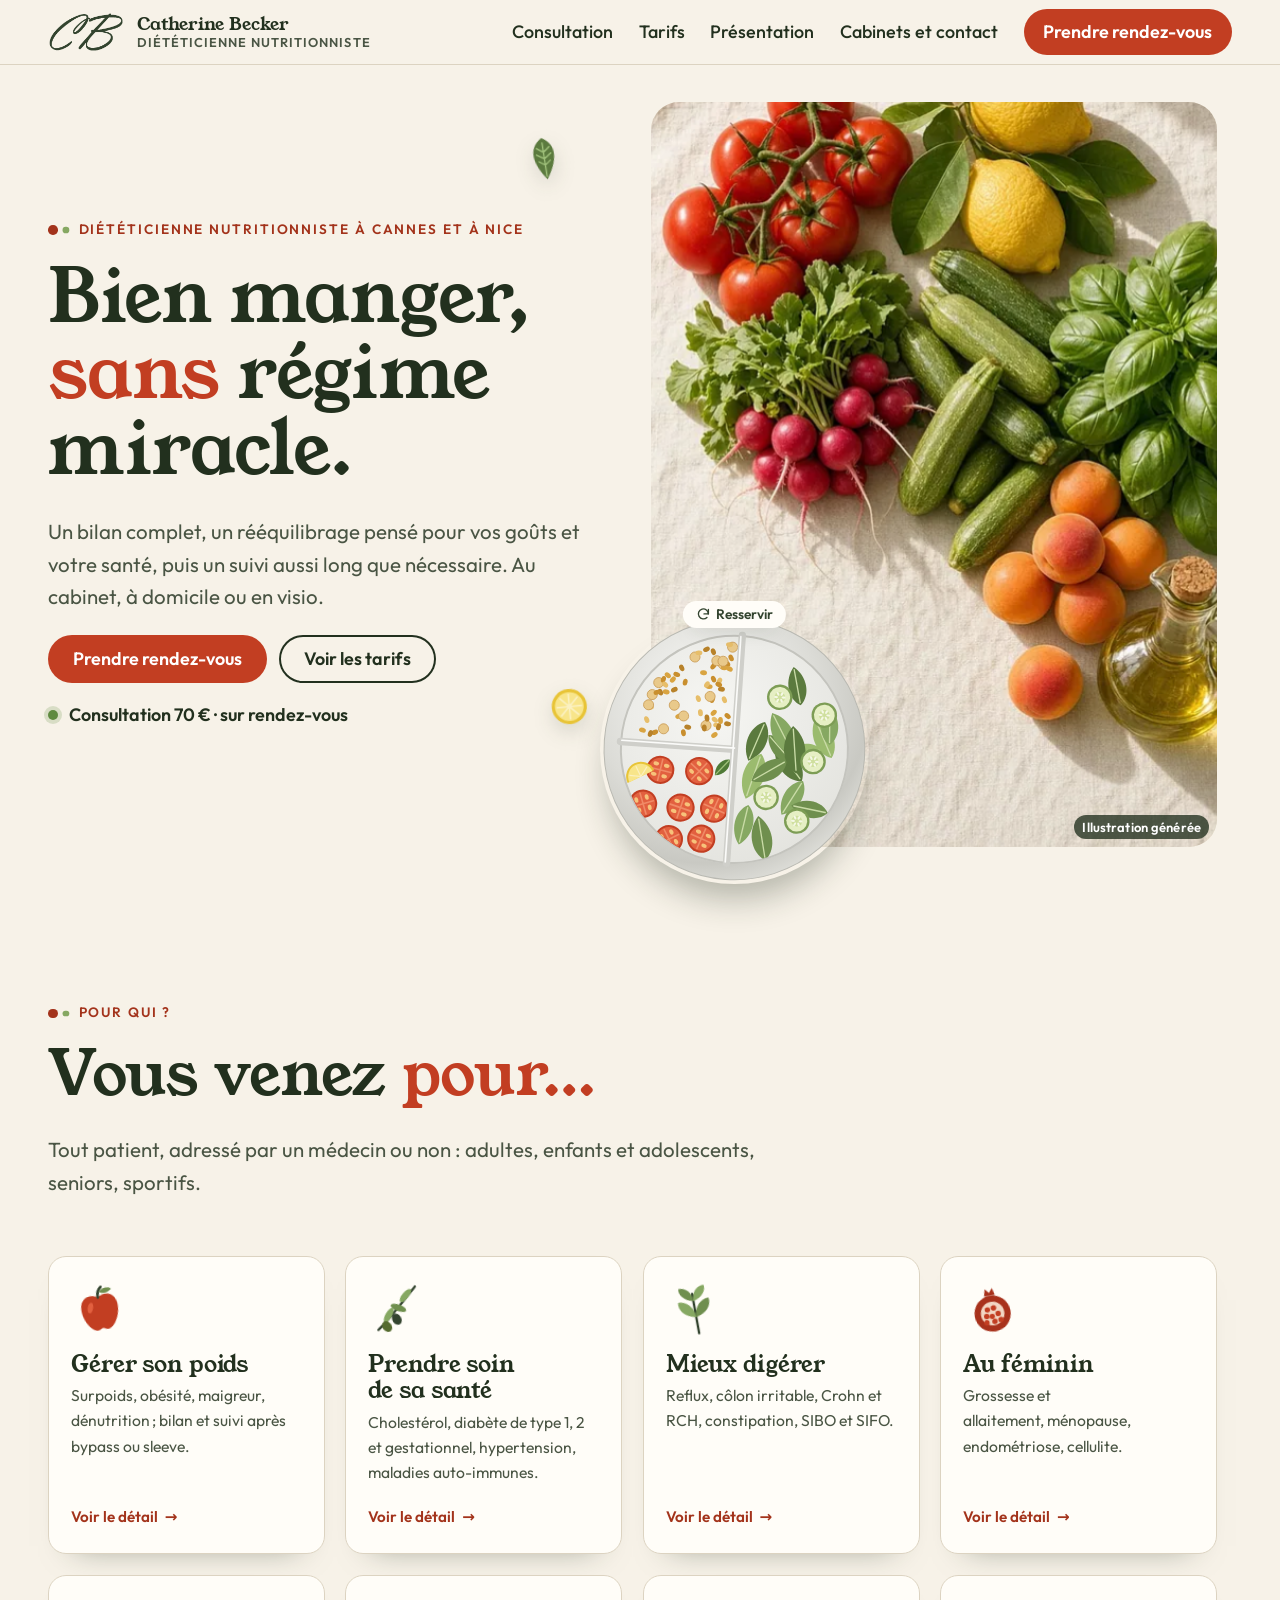
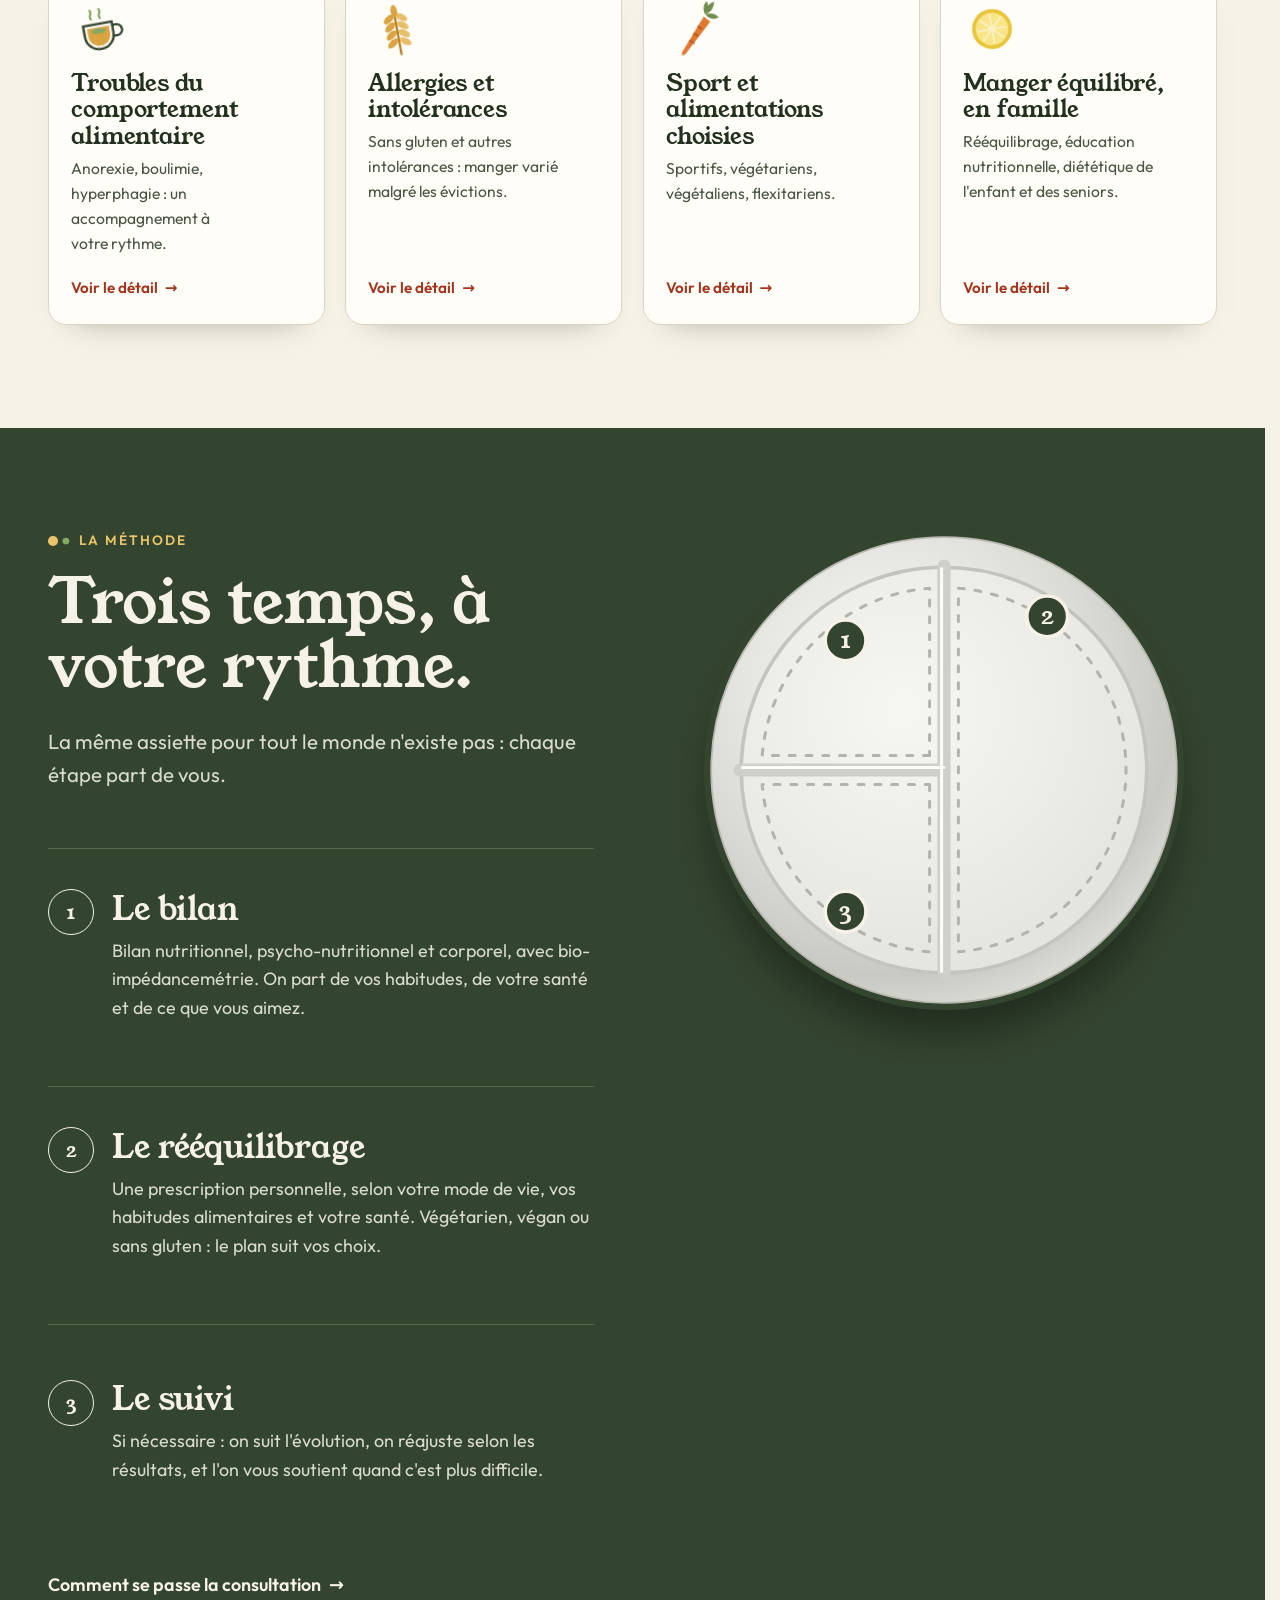
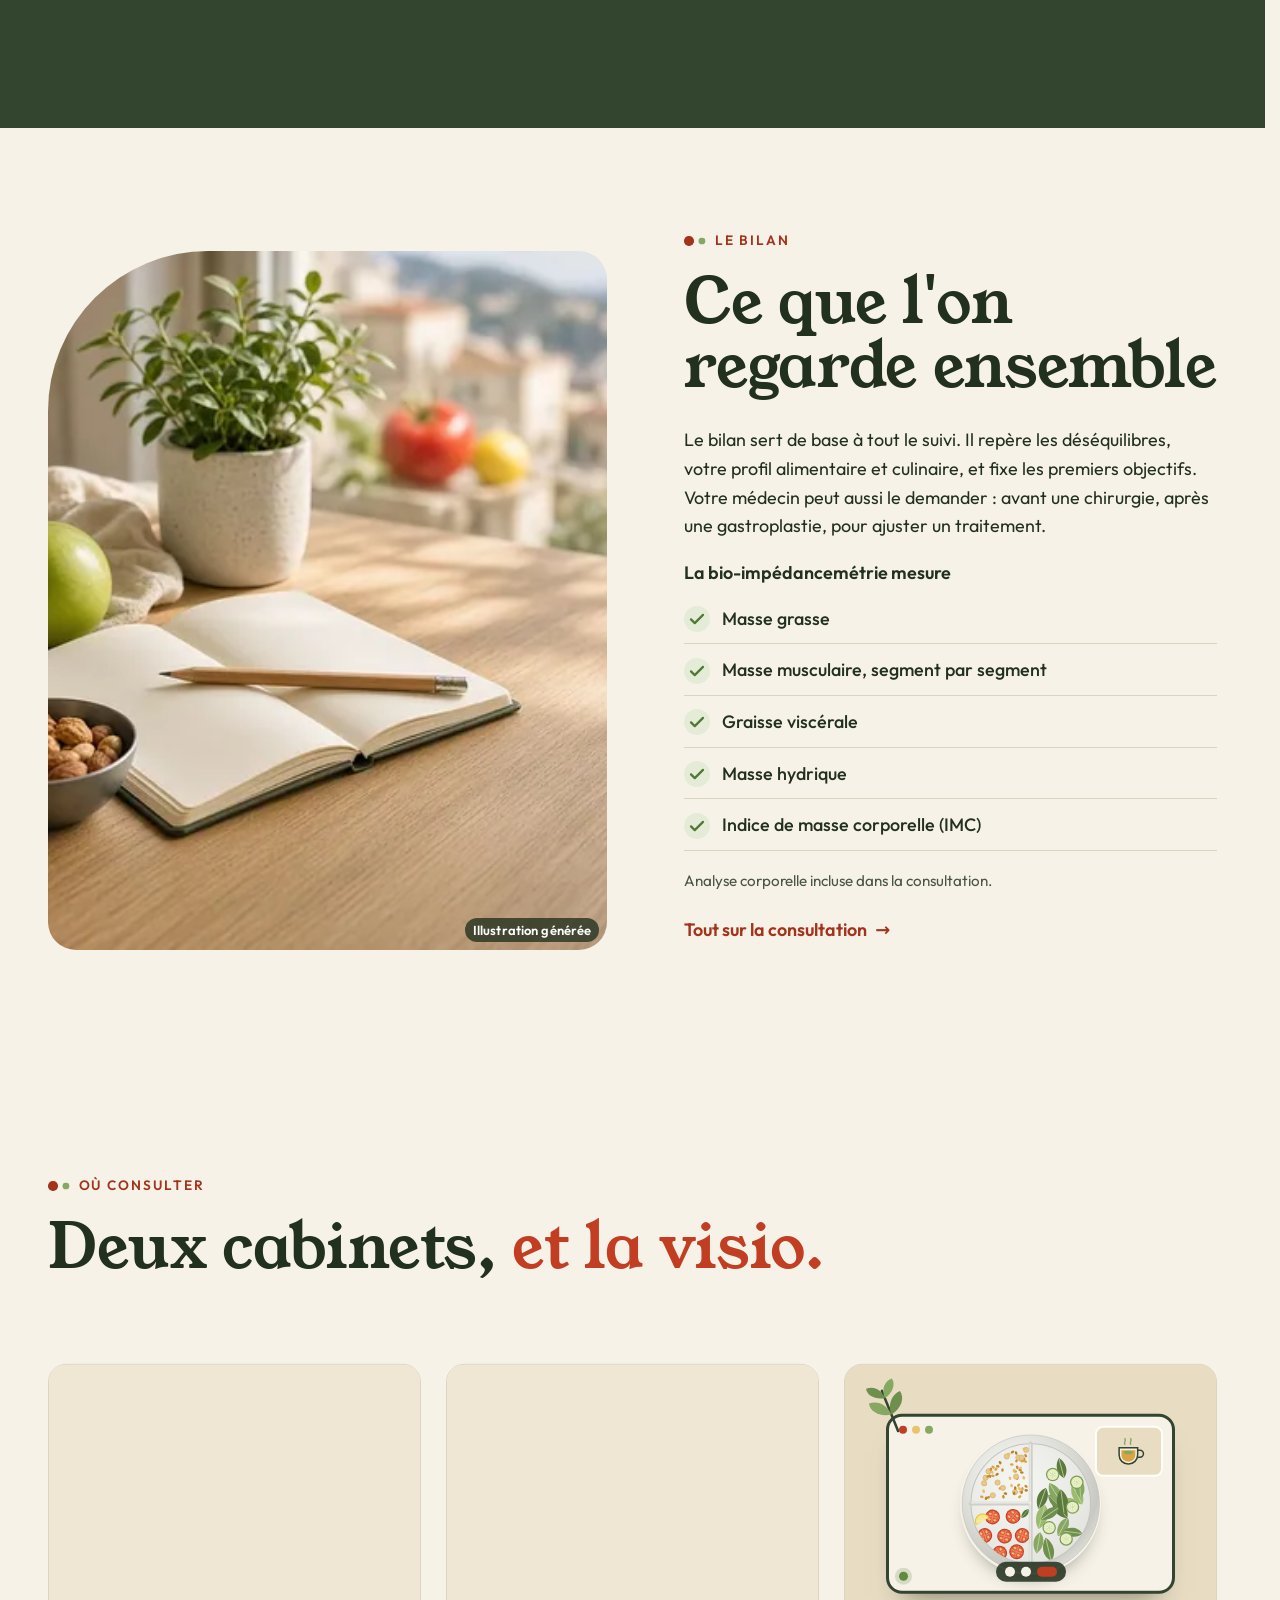
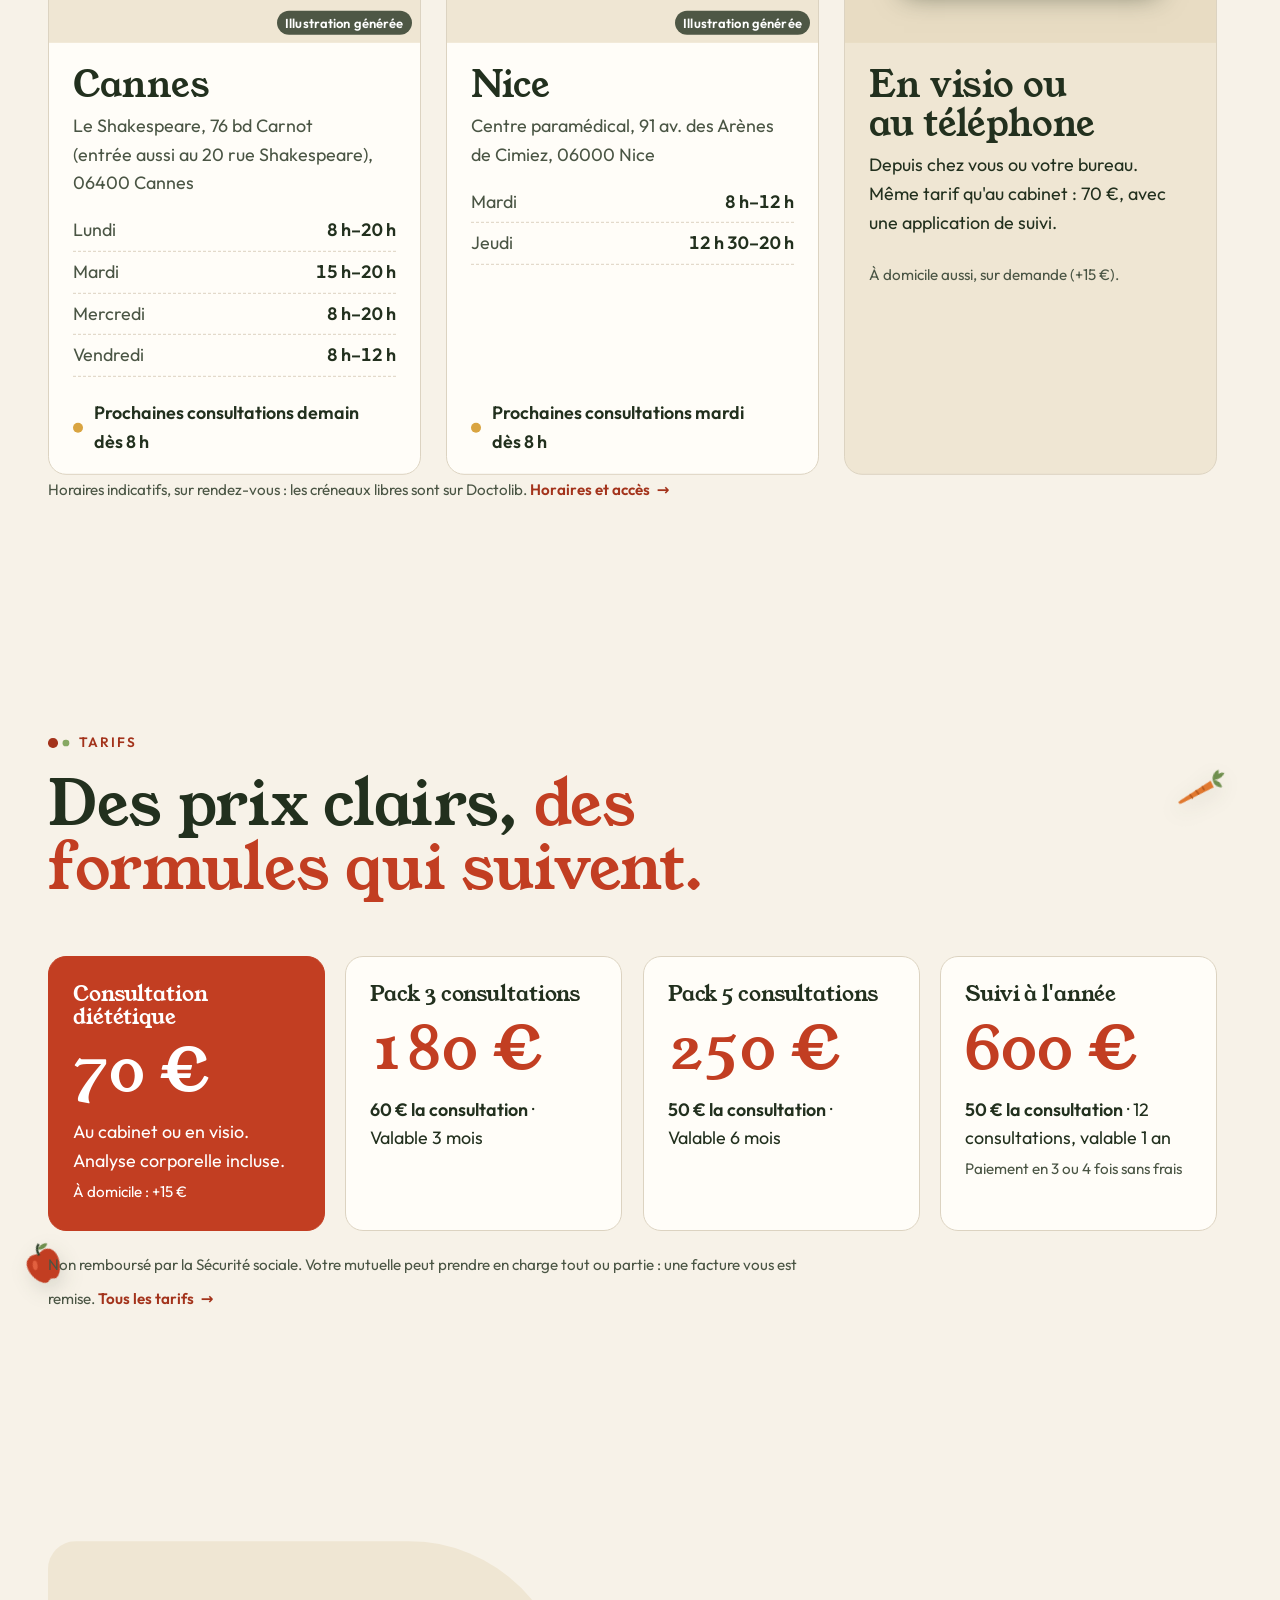
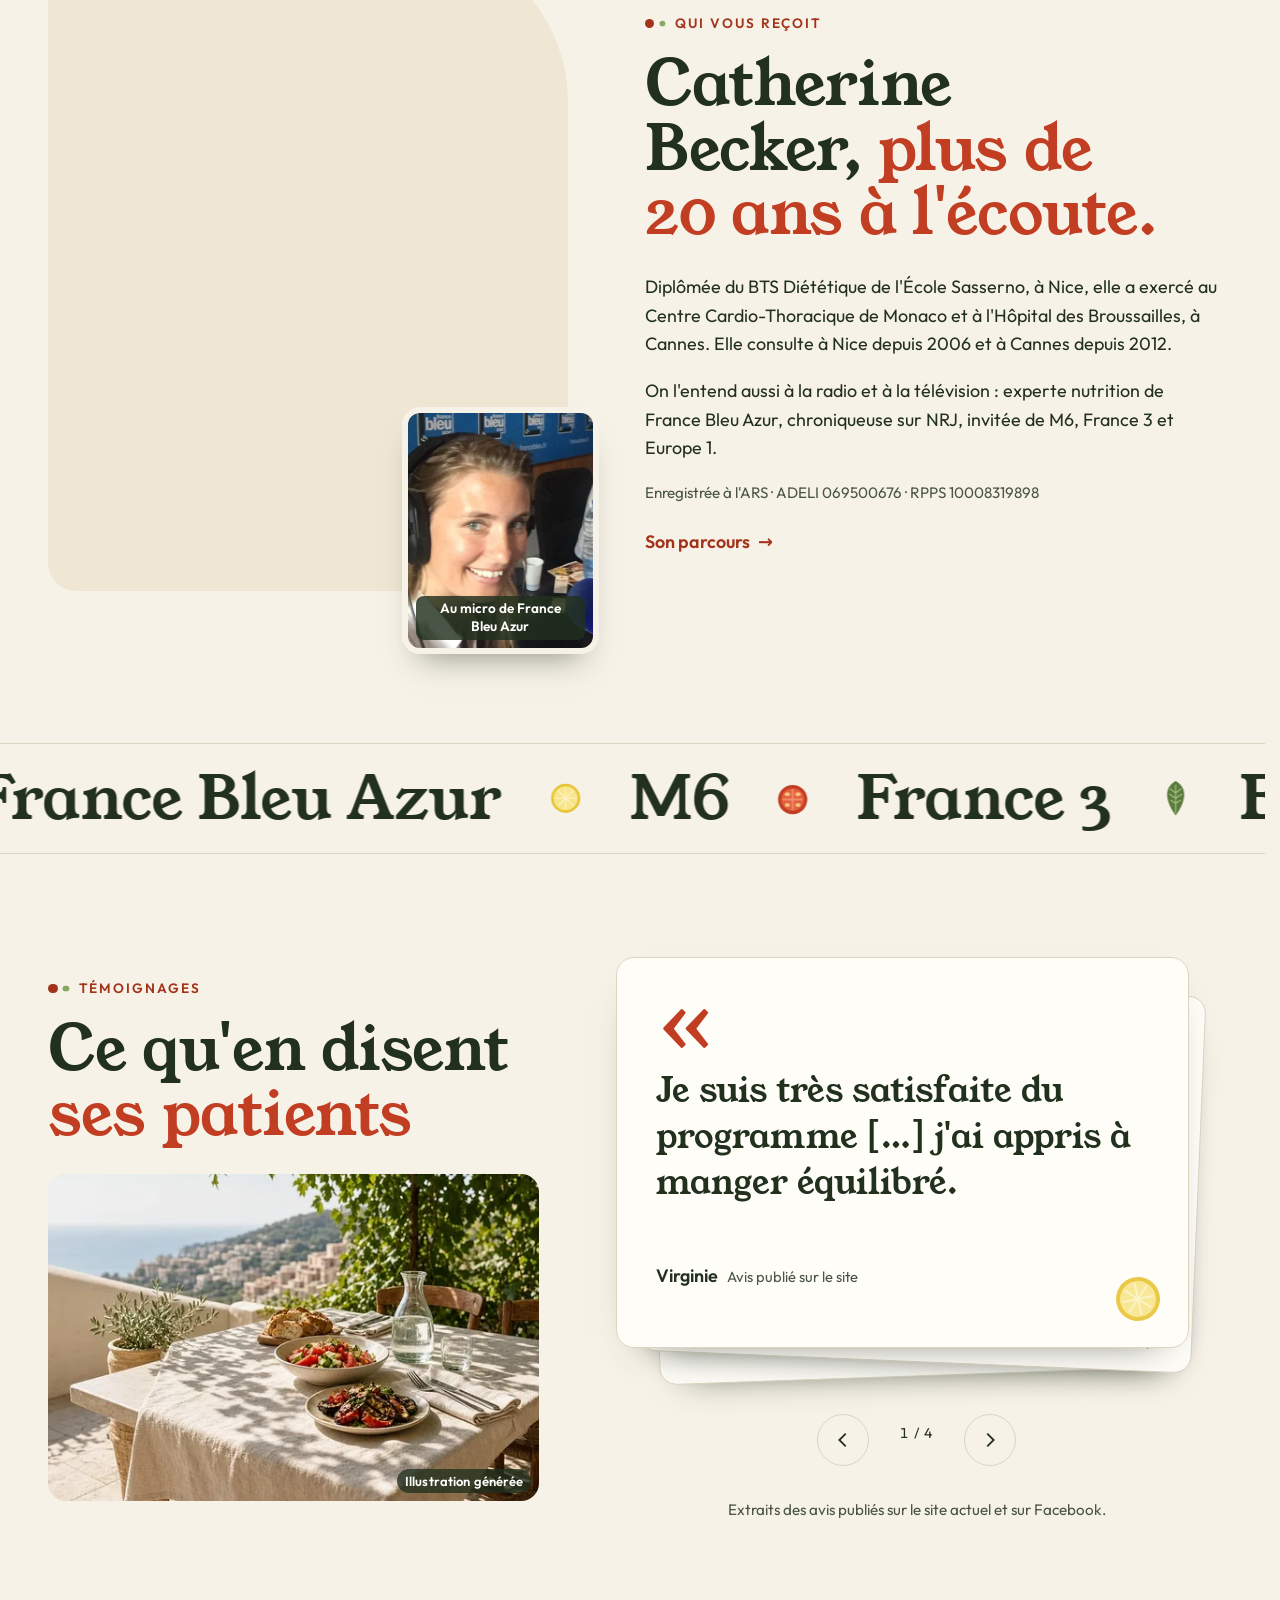
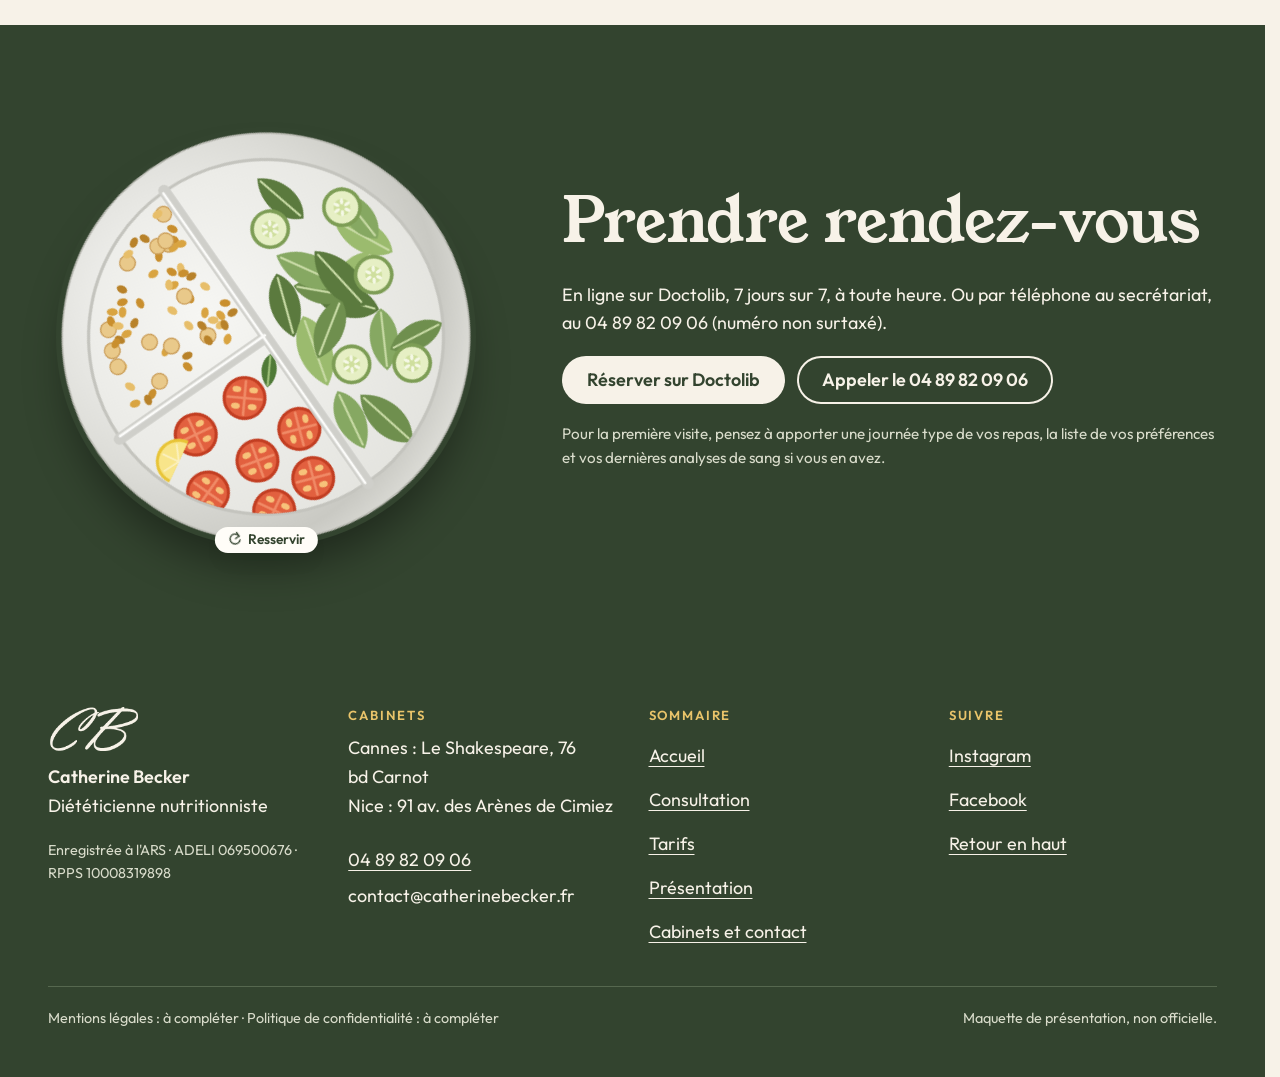
==== commit 1d1b2909: "Maquette v2 : analyse complete, jeux et illustrations, audit complet Co-Authored-By: Claude Opus 5.5" ====
--- a/index.html
+++ b/index.html
@@ -1,5 +1,5 @@
 <!doctype html>
-<html lang="fr" data-v="1" data-curseur>
+<html lang="fr" data-v="3" data-curseur>
 <head>
 <meta charset="utf-8">
 <meta name="viewport" content="width=device-width, initial-scale=1, viewport-fit=cover">
@@ -35,16 +35,16 @@
 })();</script>
 <link rel="preload" href="/assets/fonts/young-serif-400.woff2" as="font" type="font/woff2" crossorigin>
 <link rel="preload" href="/assets/fonts/outfit-400.woff2" as="font" type="font/woff2" crossorigin>
-<link rel="stylesheet" href="/assets/css/socle.css?v=1">
-<link rel="stylesheet" href="/assets/css/pile.css?v=1">
-<link rel="stylesheet" href="/assets/css/horaires.css?v=1">
-<link rel="stylesheet" href="/assets/css/site.css?v=1">
-<link rel="modulepreload" href="/assets/js/site.js?v=1">
-<link rel="modulepreload" href="/assets/js/socle/index.js?v=1">
+<link rel="stylesheet" href="/assets/css/socle.css?v=3">
+<link rel="stylesheet" href="/assets/css/pile.css?v=3">
+<link rel="stylesheet" href="/assets/css/horaires.css?v=3">
+<link rel="stylesheet" href="/assets/css/site.css?v=3">
+<link rel="modulepreload" href="/assets/js/site.js?v=3">
+<link rel="modulepreload" href="/assets/js/socle/index.js?v=3">
 <script src="/assets/vendor/gsap.min.js" defer></script>
 <script src="/assets/vendor/ScrollTrigger.min.js" defer></script>
 <script src="/assets/vendor/SplitText.min.js" defer></script>
-<script type="module" src="/assets/js/site.js?v=1"></script>
+<script type="module" src="/assets/js/site.js?v=3"></script>
 <meta name="theme-color" content="#F7F2E8">
 <link rel="icon" href="/assets/images/favicon.svg" type="image/svg+xml">
 <link rel="apple-touch-icon" href="/assets/images/apple-touch-icon.png">
@@ -124,7 +124,6 @@
   <div class="ingredients" data-effet="ingredients" data-superpose aria-hidden="true">
     <span class="ingredient ingredient--1" data-vitesse="-0.35"><svg class="icone" viewBox="0 0 64 64" aria-hidden="true" focusable="false" data-visuel><path d="M32 6C46 14 52 30 32 58 12 30 18 14 32 6z" fill="#5b7a3e"/><path d="M32 12V54M32 24l8-6M32 32l9-6M32 40l7-5M32 24l-8-6M32 32l-9-6M32 40l-7-5" stroke="#9fc07a" stroke-width="1.8" fill="none" stroke-linecap="round"/></svg></span>
     <span class="ingredient ingredient--2" data-vitesse="0.25"><svg class="icone" viewBox="0 0 64 64" aria-hidden="true" focusable="false" data-visuel><circle cx="32" cy="32" r="22" fill="#e8c437"/><circle cx="32" cy="32" r="18" fill="#f8e58a"/><path d="M32 32L48.0 32.0" stroke="#fbf1c2" stroke-width="2"/><path d="M32 32L43.3 43.3" stroke="#fbf1c2" stroke-width="2"/><path d="M32 32L32.0 48.0" stroke="#fbf1c2" stroke-width="2"/><path d="M32 32L20.7 43.3" stroke="#fbf1c2" stroke-width="2"/><path d="M32 32L16.0 32.0" stroke="#fbf1c2" stroke-width="2"/><path d="M32 32L20.7 20.7" stroke="#fbf1c2" stroke-width="2"/><path d="M32 32L32.0 16.0" stroke="#fbf1c2" stroke-width="2"/><path d="M32 32L43.3 20.7" stroke="#fbf1c2" stroke-width="2"/><circle cx="32" cy="32" r="3" fill="#fbf1c2"/></svg></span>
-    <span class="ingredient ingredient--3" data-vitesse="-0.2"><svg class="icone" viewBox="0 0 64 64" aria-hidden="true" focusable="false" data-visuel><circle cx="32" cy="34" r="22" fill="#c23e22"/><circle cx="32" cy="34" r="17" fill="#e2603f"/><path d="M32 20v28M18 34h28" stroke="#f08a66" stroke-width="3" stroke-linecap="round"/><ellipse cx="24" cy="26" rx="4" ry="3" fill="#f7c27a"/><ellipse cx="40" cy="26" rx="4" ry="3" fill="#f7c27a"/><ellipse cx="24" cy="42" rx="4" ry="3" fill="#f7c27a"/><ellipse cx="40" cy="42" rx="4" ry="3" fill="#f7c27a"/></svg></span>
   </div>
   <div class="hero-texte">
     <p class="surtitre hero-sur" data-anime="gsap">Diététicienne nutritionniste à Cannes et à Nice</p>
@@ -146,7 +145,7 @@
     <img src="/assets/images/grok/accueil-ouverture-1280.webp" srcset="/assets/images/grok/accueil-ouverture-640.webp 640w, /assets/images/grok/accueil-ouverture-960.webp 960w, /assets/images/grok/accueil-ouverture-1280.webp 1280w" sizes="(max-width: 760px) 100vw, 46vw" alt="Légumes et fruits du marché posés sur une nappe de lin" width="1280" height="1600" fetchpriority="high" loading="eager" decoding="async">
   </picture><figcaption class="mention-ia">Illustration générée</figcaption>
 </figure>
-    <div class="hero-assiette" data-iris-centre="disque"><svg class="assiette " viewBox="0 0 400 400" aria-hidden="true" focusable="false" >
+    <div class="hero-assiette" data-iris-centre="disque" data-grille="manipuler"><svg class="assiette " viewBox="0 0 400 400" aria-hidden="true" focusable="false" >
 <defs>
 <radialGradient id="hero-inox" cx="38%" cy="32%" r="78%"><stop offset="0" stop-color="#fbfbf9"/><stop offset=".55" stop-color="#dcdcd7"/><stop offset=".8" stop-color="#c9c9c3"/><stop offset="1" stop-color="#e9e9e4"/></radialGradient>
 <radialGradient id="hero-fond" cx="40%" cy="35%" r="75%"><stop offset="0" stop-color="#f6f6f3"/><stop offset="1" stop-color="#e2e2dd"/></radialGradient>
@@ -161,7 +160,7 @@
 <g data-compartiment="a" clip-path="url(#hero-a)"><g class="aliment" transform="translate(249.8 329) rotate(166.9)"><path d="M0 -33.349899996072054 C 20.7 -18.3 19.3 15 0 33.349899996072054 C -19.3 15 -20.7 -18.3 0 -33.349899996072054 Z" fill="#6f8f4e"/><path d="M0 -28.7 L0 28.7" stroke="#c9dba6" stroke-width="2" stroke-linecap="round" fill="none"/></g><g class="aliment" transform="translate(221.4 311) rotate(9.6)"><path d="M0 -30.331821873784065 C 18.8 -16.7 17.6 13.6 0 30.331821873784065 C -17.6 13.6 -18.8 -16.7 0 -30.331821873784065 Z" fill="#86a862"/><path d="M0 -26.1 L0 26.1" stroke="#c9dba6" stroke-width="2" stroke-linecap="round" fill="none"/></g><g class="aliment" transform="translate(281.8 214.9) rotate(139.9)"><path d="M0 -33.260431952774525 C 20.6 -18.3 19.3 15 0 33.260431952774525 C -19.3 15 -20.6 -18.3 0 -33.260431952774525 Z" fill="#5b7a3e"/><path d="M0 -28.6 L0 28.6" stroke="#c9dba6" stroke-width="2" stroke-linecap="round" fill="none"/></g><g class="aliment" transform="translate(331 174.4) rotate(153.4)"><path d="M0 -31.68929598107934 C 19.6 -17.4 18.4 14.3 0 31.68929598107934 C -18.4 14.3 -19.6 -17.4 0 -31.68929598107934 Z" fill="#9bbb6e"/><path d="M0 -27.3 L0 27.3" stroke="#c9dba6" stroke-width="2" stroke-linecap="round" fill="none"/></g><g class="aliment" transform="translate(268.4 194.2) rotate(134.8)"><path d="M0 -27.103295028209686 C 16.8 -14.9 15.7 12.2 0 27.103295028209686 C -15.7 12.2 -16.8 -14.9 0 -27.103295028209686 Z" fill="#6f8f4e"/><path d="M0 -23.3 L0 23.3" stroke="#c9dba6" stroke-width="2" stroke-linecap="round" fill="none"/></g><g class="aliment" transform="translate(339.1 155.7) rotate(176.7)"><path d="M0 -28.14618882164359 C 17.5 -15.5 16.3 12.7 0 28.14618882164359 C -16.3 12.7 -17.5 -15.5 0 -28.14618882164359 Z" fill="#86a862"/><path d="M0 -24.2 L0 24.2" stroke="#c9dba6" stroke-width="2" stroke-linecap="round" fill="none"/></g><g class="aliment" transform="translate(232.3 185.9) rotate(19.4)"><path d="M0 -31.47588198632002 C 19.5 -17.3 18.3 14.2 0 31.47588198632002 C -18.3 14.2 -19.5 -17.3 0 -31.47588198632002 Z" fill="#5b7a3e"/><path d="M0 -27.1 L0 27.1" stroke="#c9dba6" stroke-width="2" stroke-linecap="round" fill="none"/></g><g class="aliment" transform="translate(231.1 237.9) rotate(15.2)"><path d="M0 -35.27394552901387 C 21.9 -19.4 20.5 15.9 0 35.27394552901387 C -20.5 15.9 -21.9 -19.4 0 -35.27394552901387 Z" fill="#9bbb6e"/><path d="M0 -30.3 L0 30.3" stroke="#c9dba6" stroke-width="2" stroke-linecap="round" fill="none"/></g><g class="aliment" transform="translate(253.9 228.2) rotate(56.3)"><path d="M0 -30.23286218009889 C 18.7 -16.6 17.5 13.6 0 30.23286218009889 C -17.5 13.6 -18.7 -16.6 0 -30.23286218009889 Z" fill="#6f8f4e"/><path d="M0 -26 L0 26" stroke="#c9dba6" stroke-width="2" stroke-linecap="round" fill="none"/></g><g class="aliment" transform="translate(290.9 266) rotate(28.5)"><path d="M0 -29.717081489041448 C 18.4 -16.3 17.2 13.4 0 29.717081489041448 C -17.2 13.4 -18.4 -16.3 0 -29.717081489041448 Z" fill="#86a862"/><path d="M0 -25.6 L0 25.6" stroke="#c9dba6" stroke-width="2" stroke-linecap="round" fill="none"/></g><g class="aliment" transform="translate(286.7 99.6) rotate(165.7)"><path d="M0 -29.044433826580644 C 18 -16 16.8 13.1 0 29.044433826580644 C -16.8 13.1 -18 -16 0 -29.044433826580644 Z" fill="#5b7a3e"/><path d="M0 -25 L0 25" stroke="#c9dba6" stroke-width="2" stroke-linecap="round" fill="none"/></g><g class="aliment" transform="translate(302.2 197.7) rotate(78.1)"><path d="M0 -28.098639776930213 C 17.4 -15.5 16.3 12.6 0 28.098639776930213 C -16.3 12.6 -17.4 -15.5 0 -28.098639776930213 Z" fill="#9bbb6e"/><path d="M0 -24.2 L0 24.2" stroke="#c9dba6" stroke-width="2" stroke-linecap="round" fill="none"/></g><g class="aliment" transform="translate(317.7 281.1) rotate(97.7)"><path d="M0 -27.736216448247433 C 17.2 -15.3 16.1 12.5 0 27.736216448247433 C -16.1 12.5 -17.2 -15.3 0 -27.736216448247433 Z" fill="#6f8f4e"/><path d="M0 -23.9 L0 23.9" stroke="#c9dba6" stroke-width="2" stroke-linecap="round" fill="none"/></g><g class="aliment" transform="translate(269.7 170.9) rotate(149.2)"><path d="M0 -33.66041670180857 C 20.9 -18.5 19.5 15.1 0 33.66041670180857 C -19.5 15.1 -20.9 -18.5 0 -33.66041670180857 Z" fill="#86a862"/><path d="M0 -28.9 L0 28.9" stroke="#c9dba6" stroke-width="2" stroke-linecap="round" fill="none"/></g><g class="aliment" transform="translate(289.5 194.3) rotate(172.3)"><path d="M0 -35.42848960123956 C 22 -19.5 20.5 15.9 0 35.42848960123956 C -20.5 15.9 -22 -19.5 0 -35.42848960123956 Z" fill="#5b7a3e"/><path d="M0 -30.5 L0 30.5" stroke="#c9dba6" stroke-width="2" stroke-linecap="round" fill="none"/></g><g class="aliment" transform="translate(262 118)"><circle r="19" fill="#7d9d55"/><circle r="15.5" fill="#e6efc4"/><circle r="8" fill="#cfdf9e"/><ellipse cx="5.7" cy="0" rx="1.6" ry="3" transform="rotate(90 5.7 0)" fill="#f5f8e6"/><ellipse cx="2.9" cy="4.9" rx="1.6" ry="3" transform="rotate(150 2.9 4.9)" fill="#f5f8e6"/><ellipse cx="-2.8" cy="4.9" rx="1.6" ry="3" transform="rotate(210 -2.8 4.9)" fill="#f5f8e6"/><ellipse cx="-5.7" cy="0" rx="1.6" ry="3" transform="rotate(270 -5.7 0)" fill="#f5f8e6"/><ellipse cx="-2.9" cy="-4.9" rx="1.6" ry="3" transform="rotate(330 -2.9 -4.9)" fill="#f5f8e6"/><ellipse cx="2.9" cy="-4.9" rx="1.6" ry="3" transform="rotate(390 2.9 -4.9)" fill="#f5f8e6"/></g><g class="aliment" transform="translate(318 210)"><circle r="19" fill="#7d9d55"/><circle r="15.5" fill="#e6efc4"/><circle r="8" fill="#cfdf9e"/><ellipse cx="5.7" cy="0" rx="1.6" ry="3" transform="rotate(90 5.7 0)" fill="#f5f8e6"/><ellipse cx="2.9" cy="4.9" rx="1.6" ry="3" transform="rotate(150 2.9 4.9)" fill="#f5f8e6"/><ellipse cx="-2.8" cy="4.9" rx="1.6" ry="3" transform="rotate(210 -2.8 4.9)" fill="#f5f8e6"/><ellipse cx="-5.7" cy="0" rx="1.6" ry="3" transform="rotate(270 -5.7 0)" fill="#f5f8e6"/><ellipse cx="-2.9" cy="-4.9" rx="1.6" ry="3" transform="rotate(330 -2.9 -4.9)" fill="#f5f8e6"/><ellipse cx="2.9" cy="-4.9" rx="1.6" ry="3" transform="rotate(390 2.9 -4.9)" fill="#f5f8e6"/></g><g class="aliment" transform="translate(252 268)"><circle r="19" fill="#7d9d55"/><circle r="15.5" fill="#e6efc4"/><circle r="8" fill="#cfdf9e"/><ellipse cx="5.7" cy="0" rx="1.6" ry="3" transform="rotate(90 5.7 0)" fill="#f5f8e6"/><ellipse cx="2.9" cy="4.9" rx="1.6" ry="3" transform="rotate(150 2.9 4.9)" fill="#f5f8e6"/><ellipse cx="-2.8" cy="4.9" rx="1.6" ry="3" transform="rotate(210 -2.8 4.9)" fill="#f5f8e6"/><ellipse cx="-5.7" cy="0" rx="1.6" ry="3" transform="rotate(270 -5.7 0)" fill="#f5f8e6"/><ellipse cx="-2.9" cy="-4.9" rx="1.6" ry="3" transform="rotate(330 -2.9 -4.9)" fill="#f5f8e6"/><ellipse cx="2.9" cy="-4.9" rx="1.6" ry="3" transform="rotate(390 2.9 -4.9)" fill="#f5f8e6"/></g><g class="aliment" transform="translate(300 300)"><circle r="19" fill="#7d9d55"/><circle r="15.5" fill="#e6efc4"/><circle r="8" fill="#cfdf9e"/><ellipse cx="5.7" cy="0" rx="1.6" ry="3" transform="rotate(90 5.7 0)" fill="#f5f8e6"/><ellipse cx="2.9" cy="4.9" rx="1.6" ry="3" transform="rotate(150 2.9 4.9)" fill="#f5f8e6"/><ellipse cx="-2.8" cy="4.9" rx="1.6" ry="3" transform="rotate(210 -2.8 4.9)" fill="#f5f8e6"/><ellipse cx="-5.7" cy="0" rx="1.6" ry="3" transform="rotate(270 -5.7 0)" fill="#f5f8e6"/><ellipse cx="-2.9" cy="-4.9" rx="1.6" ry="3" transform="rotate(330 -2.9 -4.9)" fill="#f5f8e6"/><ellipse cx="2.9" cy="-4.9" rx="1.6" ry="3" transform="rotate(390 2.9 -4.9)" fill="#f5f8e6"/></g><g class="aliment" transform="translate(330 140)"><circle r="19" fill="#7d9d55"/><circle r="15.5" fill="#e6efc4"/><circle r="8" fill="#cfdf9e"/><ellipse cx="5.7" cy="0" rx="1.6" ry="3" transform="rotate(90 5.7 0)" fill="#f5f8e6"/><ellipse cx="2.9" cy="4.9" rx="1.6" ry="3" transform="rotate(150 2.9 4.9)" fill="#f5f8e6"/><ellipse cx="-2.8" cy="4.9" rx="1.6" ry="3" transform="rotate(210 -2.8 4.9)" fill="#f5f8e6"/><ellipse cx="-5.7" cy="0" rx="1.6" ry="3" transform="rotate(270 -5.7 0)" fill="#f5f8e6"/><ellipse cx="-2.9" cy="-4.9" rx="1.6" ry="3" transform="rotate(330 -2.9 -4.9)" fill="#f5f8e6"/><ellipse cx="2.9" cy="-4.9" rx="1.6" ry="3" transform="rotate(390 2.9 -4.9)" fill="#f5f8e6"/></g></g>
 <g data-compartiment="c" clip-path="url(#hero-c)"><g class="aliment" transform="translate(92 238) rotate(10)"><circle r="21" fill="#c23e22"/><circle r="18" fill="#e2603f"/><path d="M0 -16 L0 16 M-16 0 L16 0" stroke="#f08a66" stroke-width="2.4" stroke-linecap="round"/><ellipse cx="-8" cy="-8" rx="4.2" ry="2.9" fill="#f7c27a"/><ellipse cx="8" cy="-8" rx="4.2" ry="2.9" fill="#f7c27a"/><ellipse cx="-8" cy="8" rx="4.2" ry="2.9" fill="#f7c27a"/><ellipse cx="8" cy="8" rx="4.2" ry="2.9" fill="#f7c27a"/></g><g class="aliment" transform="translate(150 236) rotate(40)"><circle r="21" fill="#c23e22"/><circle r="18" fill="#e2603f"/><path d="M0 -16 L0 16 M-16 0 L16 0" stroke="#f08a66" stroke-width="2.4" stroke-linecap="round"/><ellipse cx="-8" cy="-8" rx="4.2" ry="2.9" fill="#f7c27a"/><ellipse cx="8" cy="-8" rx="4.2" ry="2.9" fill="#f7c27a"/><ellipse cx="-8" cy="8" rx="4.2" ry="2.9" fill="#f7c27a"/><ellipse cx="8" cy="8" rx="4.2" ry="2.9" fill="#f7c27a"/></g><g class="aliment" transform="translate(70 290) rotate(70)"><circle r="21" fill="#c23e22"/><circle r="18" fill="#e2603f"/><path d="M0 -16 L0 16 M-16 0 L16 0" stroke="#f08a66" stroke-width="2.4" stroke-linecap="round"/><ellipse cx="-8" cy="-8" rx="4.2" ry="2.9" fill="#f7c27a"/><ellipse cx="8" cy="-8" rx="4.2" ry="2.9" fill="#f7c27a"/><ellipse cx="-8" cy="8" rx="4.2" ry="2.9" fill="#f7c27a"/><ellipse cx="8" cy="8" rx="4.2" ry="2.9" fill="#f7c27a"/></g><g class="aliment" transform="translate(126 292) rotate(15)"><circle r="21" fill="#c23e22"/><circle r="18" fill="#e2603f"/><path d="M0 -16 L0 16 M-16 0 L16 0" stroke="#f08a66" stroke-width="2.4" stroke-linecap="round"/><ellipse cx="-8" cy="-8" rx="4.2" ry="2.9" fill="#f7c27a"/><ellipse cx="8" cy="-8" rx="4.2" ry="2.9" fill="#f7c27a"/><ellipse cx="-8" cy="8" rx="4.2" ry="2.9" fill="#f7c27a"/><ellipse cx="8" cy="8" rx="4.2" ry="2.9" fill="#f7c27a"/></g><g class="aliment" transform="translate(176 290) rotate(110)"><circle r="21" fill="#c23e22"/><circle r="18" fill="#e2603f"/><path d="M0 -16 L0 16 M-16 0 L16 0" stroke="#f08a66" stroke-width="2.4" stroke-linecap="round"/><ellipse cx="-8" cy="-8" rx="4.2" ry="2.9" fill="#f7c27a"/><ellipse cx="8" cy="-8" rx="4.2" ry="2.9" fill="#f7c27a"/><ellipse cx="-8" cy="8" rx="4.2" ry="2.9" fill="#f7c27a"/><ellipse cx="8" cy="8" rx="4.2" ry="2.9" fill="#f7c27a"/></g><g class="aliment" transform="translate(112 340) rotate(60)"><circle r="21" fill="#c23e22"/><circle r="18" fill="#e2603f"/><path d="M0 -16 L0 16 M-16 0 L16 0" stroke="#f08a66" stroke-width="2.4" stroke-linecap="round"/><ellipse cx="-8" cy="-8" rx="4.2" ry="2.9" fill="#f7c27a"/><ellipse cx="8" cy="-8" rx="4.2" ry="2.9" fill="#f7c27a"/><ellipse cx="-8" cy="8" rx="4.2" ry="2.9" fill="#f7c27a"/><ellipse cx="8" cy="8" rx="4.2" ry="2.9" fill="#f7c27a"/></g><g class="aliment" transform="translate(160 336) rotate(20)"><circle r="21" fill="#c23e22"/><circle r="18" fill="#e2603f"/><path d="M0 -16 L0 16 M-16 0 L16 0" stroke="#f08a66" stroke-width="2.4" stroke-linecap="round"/><ellipse cx="-8" cy="-8" rx="4.2" ry="2.9" fill="#f7c27a"/><ellipse cx="8" cy="-8" rx="4.2" ry="2.9" fill="#f7c27a"/><ellipse cx="-8" cy="8" rx="4.2" ry="2.9" fill="#f7c27a"/><ellipse cx="8" cy="8" rx="4.2" ry="2.9" fill="#f7c27a"/></g><g class="aliment" transform="translate(64 250) rotate(-30)"><path d="M-22 0 A 22 22 0 0 1 22 0 Z" fill="#e8c437"/><path d="M-19 0 A 19 19 0 0 1 19 0 Z" fill="#f8e58a"/><path d="M0 0 L-14.4 -9.1" stroke="#fbf1c2" stroke-width="1.6"/><path d="M0 0 L0 -17" stroke="#fbf1c2" stroke-width="1.6"/><path d="M0 0 L14.4 -9.1" stroke="#fbf1c2" stroke-width="1.6"/></g><g class="aliment" transform="translate(184 228) rotate(40)"><path d="M0 -16 C 9.9 -8.8 9.3 7.2 0 16 C -9.3 7.2 -9.9 -8.8 0 -16 Z" fill="#4f7a37"/><path d="M0 -13.8 L0 13.8" stroke="#9fc07a" stroke-width="2" stroke-linecap="round" fill="none"/></g><g class="aliment" transform="translate(58 322) rotate(-50)"><path d="M0 -15 C 9.3 -8.2 8.7 6.8 0 15 C -8.7 6.8 -9.3 -8.2 0 -15 Z" fill="#4f7a37"/><path d="M0 -12.9 L0 12.9" stroke="#9fc07a" stroke-width="2" stroke-linecap="round" fill="none"/></g></g>
 <g class="assiette-cloisons"><path d="M200 30 L200 370 M30 200 L200 200" stroke="#cfcfca" stroke-width="11" stroke-linecap="round" fill="none"/><path d="M198 32 L198 368 M32 198 L200 198" stroke="#fbfbf9" stroke-width="2.5" stroke-linecap="round" fill="none"/></g>
-</svg></div>
+</svg><button type="button" class="assiette-jeu" data-resservir><span class="assiette-indice"><svg viewBox="0 0 24 24" aria-hidden="true" fill="none" stroke="currentColor" stroke-width="2.2" stroke-linecap="round" stroke-linejoin="round"><path d="M20 11a8 8 0 1 0-2.3 5.7"/><path d="M20 4v7h-7"/></svg>Resservir<span class="visuellement-cache"> l&#39;assiette</span></span></button></div>
   </div>
 </section>
 <section class="motifs" id="motifs">
@@ -250,11 +249,12 @@
 <circle cx="200" cy="200" r="170" fill="url(#methode-fond)"/>
 <circle cx="200" cy="200" r="169" fill="none" stroke="#c4c4be" stroke-width="3"/>
 </g>
+<g class="assiette-contours"><path data-contour="a" d="M212 48.5 A152 152 0 0 1 212 351.5 Z" fill="none" stroke="#b3b3ac" stroke-width="2.5" stroke-dasharray="5 9" stroke-linecap="round" stroke-linejoin="round"/><path data-contour="b" d="M188 188 L48.5 188 A152 152 0 0 1 188 48.5 Z" fill="none" stroke="#b3b3ac" stroke-width="2.5" stroke-dasharray="5 9" stroke-linecap="round" stroke-linejoin="round"/><path data-contour="c" d="M188 212 L188 351.5 A152 152 0 0 1 48.5 212 Z" fill="none" stroke="#b3b3ac" stroke-width="2.5" stroke-dasharray="5 9" stroke-linecap="round" stroke-linejoin="round"/></g>
 <g data-compartiment="b" clip-path="url(#methode-b)"><circle class="aliment" cx="92.7" cy="176.7" r="7.5" fill="#e9c98a" stroke="#c99b55" stroke-width="1.2"/><ellipse class="aliment" cx="186.5" cy="151.2" rx="5.2" ry="3.6" transform="rotate(37.6 186.5 151.2)" fill="#c98f2e"/><ellipse class="aliment" cx="167.9" cy="158" rx="5.2" ry="3.6" transform="rotate(37.9 167.9 158)" fill="#e7be6a"/><ellipse class="aliment" cx="120.4" cy="157.5" rx="5.2" ry="3.6" transform="rotate(75.1 120.4 157.5)" fill="#b8822a"/><ellipse class="aliment" cx="93.5" cy="96.8" rx="5.2" ry="3.6" transform="rotate(37 93.5 96.8)" fill="#d9a441"/><circle class="aliment" cx="174.6" cy="74.7" r="7.5" fill="#e9c98a" stroke="#c99b55" stroke-width="1.2"/><ellipse class="aliment" cx="145.8" cy="149" rx="5.2" ry="3.6" transform="rotate(79.3 145.8 149)" fill="#e7be6a"/><ellipse class="aliment" cx="84.3" cy="122.6" rx="5.2" ry="3.6" transform="rotate(60.6 84.3 122.6)" fill="#b8822a"/><ellipse class="aliment" cx="113.9" cy="156.6" rx="5.2" ry="3.6" transform="rotate(155.1 113.9 156.6)" fill="#d9a441"/><ellipse class="aliment" cx="160.1" cy="78.7" rx="5.2" ry="3.6" transform="rotate(123.4 160.1 78.7)" fill="#c98f2e"/><circle class="aliment" cx="155.4" cy="167.4" r="7.5" fill="#e9c98a" stroke="#c99b55" stroke-width="1.2"/><ellipse class="aliment" cx="128.4" cy="171.8" rx="5.2" ry="3.6" transform="rotate(10.2 128.4 171.8)" fill="#b8822a"/><ellipse class="aliment" cx="156" cy="109.4" rx="5.2" ry="3.6" transform="rotate(179.1 156 109.4)" fill="#d9a441"/><ellipse class="aliment" cx="180.7" cy="73.5" rx="5.2" ry="3.6" transform="rotate(50.7 180.7 73.5)" fill="#c98f2e"/><ellipse class="aliment" cx="171.2" cy="165.8" rx="5.2" ry="3.6" transform="rotate(177.3 171.2 165.8)" fill="#e7be6a"/><circle class="aliment" cx="186.8" cy="48.4" r="7.5" fill="#e9c98a" stroke="#c99b55" stroke-width="1.2"/><ellipse class="aliment" cx="176.6" cy="79.8" rx="5.2" ry="3.6" transform="rotate(176.5 176.6 79.8)" fill="#d9a441"/><ellipse class="aliment" cx="80.1" cy="182.7" rx="5.2" ry="3.6" transform="rotate(150.1 80.1 182.7)" fill="#c98f2e"/><ellipse class="aliment" cx="141.2" cy="128.4" rx="5.2" ry="3.6" transform="rotate(66.9 141.2 128.4)" fill="#e7be6a"/><ellipse class="aliment" cx="158.7" cy="57.1" rx="5.2" ry="3.6" transform="rotate(66 158.7 57.1)" fill="#b8822a"/><circle class="aliment" cx="72.4" cy="127.1" r="7.5" fill="#e9c98a" stroke="#c99b55" stroke-width="1.2"/><ellipse class="aliment" cx="120" cy="105.2" rx="5.2" ry="3.6" transform="rotate(96.9 120 105.2)" fill="#c98f2e"/><ellipse class="aliment" cx="79.2" cy="110.3" rx="5.2" ry="3.6" transform="rotate(32.4 79.2 110.3)" fill="#e7be6a"/><ellipse class="aliment" cx="156.1" cy="156.3" rx="5.2" ry="3.6" transform="rotate(77.7 156.1 156.3)" fill="#b8822a"/><ellipse class="aliment" cx="61.5" cy="180.8" rx="5.2" ry="3.6" transform="rotate(15.3 61.5 180.8)" fill="#d9a441"/><circle class="aliment" cx="132" cy="66.9" r="7.5" fill="#e9c98a" stroke="#c99b55" stroke-width="1.2"/><ellipse class="aliment" cx="170.8" cy="100" rx="5.2" ry="3.6" transform="rotate(115.1 170.8 100)" fill="#e7be6a"/><ellipse class="aliment" cx="113.4" cy="84.4" rx="5.2" ry="3.6" transform="rotate(61.7 113.4 84.4)" fill="#b8822a"/><ellipse class="aliment" cx="146.3" cy="89.4" rx="5.2" ry="3.6" transform="rotate(2.5 146.3 89.4)" fill="#d9a441"/><ellipse class="aliment" cx="162.1" cy="128.3" rx="5.2" ry="3.6" transform="rotate(108.1 162.1 128.3)" fill="#c98f2e"/><circle class="aliment" cx="158.5" cy="123.9" r="7.5" fill="#e9c98a" stroke="#c99b55" stroke-width="1.2"/><ellipse class="aliment" cx="187.2" cy="162.7" rx="5.2" ry="3.6" transform="rotate(5.1 187.2 162.7)" fill="#b8822a"/><ellipse class="aliment" cx="92.8" cy="121.7" rx="5.2" ry="3.6" transform="rotate(10.6 92.8 121.7)" fill="#d9a441"/><ellipse class="aliment" cx="122.6" cy="180.5" rx="5.2" ry="3.6" transform="rotate(76.9 122.6 180.5)" fill="#c98f2e"/><ellipse class="aliment" cx="182" cy="45.1" rx="5.2" ry="3.6" transform="rotate(178.1 182 45.1)" fill="#e7be6a"/><circle class="aliment" cx="80.8" cy="108.6" r="7.5" fill="#e9c98a" stroke="#c99b55" stroke-width="1.2"/><ellipse class="aliment" cx="184.4" cy="81" rx="5.2" ry="3.6" transform="rotate(24.5 184.4 81)" fill="#d9a441"/><ellipse class="aliment" cx="185.7" cy="64.6" rx="5.2" ry="3.6" transform="rotate(59.7 185.7 64.6)" fill="#c98f2e"/><ellipse class="aliment" cx="71" cy="146.3" rx="5.2" ry="3.6" transform="rotate(166.5 71 146.3)" fill="#e7be6a"/><ellipse class="aliment" cx="174.6" cy="112" rx="5.2" ry="3.6" transform="rotate(3.1 174.6 112)" fill="#b8822a"/><circle class="aliment" cx="121.2" cy="155.6" r="7.5" fill="#e9c98a" stroke="#c99b55" stroke-width="1.2"/><ellipse class="aliment" cx="87.4" cy="103.4" rx="5.2" ry="3.6" transform="rotate(102.4 87.4 103.4)" fill="#c98f2e"/><ellipse class="aliment" cx="137.4" cy="60.3" rx="5.2" ry="3.6" transform="rotate(2 137.4 60.3)" fill="#e7be6a"/><ellipse class="aliment" cx="73.6" cy="185" rx="5.2" ry="3.6" transform="rotate(104.8 73.6 185)" fill="#b8822a"/><ellipse class="aliment" cx="165.5" cy="147.8" rx="5.2" ry="3.6" transform="rotate(131.9 165.5 147.8)" fill="#d9a441"/><circle class="aliment" cx="68" cy="142.6" r="7.5" fill="#e9c98a" stroke="#c99b55" stroke-width="1.2"/><ellipse class="aliment" cx="180" cy="127.3" rx="5.2" ry="3.6" transform="rotate(66.2 180 127.3)" fill="#e7be6a"/><ellipse class="aliment" cx="174.2" cy="168.1" rx="5.2" ry="3.6" transform="rotate(101.7 174.2 168.1)" fill="#b8822a"/><ellipse class="aliment" cx="168.8" cy="180.7" rx="5.2" ry="3.6" transform="rotate(141.4 168.8 180.7)" fill="#d9a441"/><ellipse class="aliment" cx="79.2" cy="123.2" rx="5.2" ry="3.6" transform="rotate(157.2 79.2 123.2)" fill="#c98f2e"/><circle class="aliment" cx="106.2" cy="140.6" r="7.5" fill="#e9c98a" stroke="#c99b55" stroke-width="1.2"/><ellipse class="aliment" cx="153.1" cy="171.2" rx="5.2" ry="3.6" transform="rotate(86.9 153.1 171.2)" fill="#b8822a"/><ellipse class="aliment" cx="101.4" cy="102.6" rx="5.2" ry="3.6" transform="rotate(128.7 101.4 102.6)" fill="#d9a441"/><ellipse class="aliment" cx="170.1" cy="105.3" rx="5.2" ry="3.6" transform="rotate(21.6 170.1 105.3)" fill="#c98f2e"/><ellipse class="aliment" cx="152.5" cy="106.5" rx="5.2" ry="3.6" transform="rotate(118.8 152.5 106.5)" fill="#e7be6a"/><circle class="aliment" cx="164.8" cy="70.2" r="7.5" fill="#e9c98a" stroke="#c99b55" stroke-width="1.2"/><ellipse class="aliment" cx="176.4" cy="158.5" rx="5.2" ry="3.6" transform="rotate(83.6 176.4 158.5)" fill="#d9a441"/><ellipse class="aliment" cx="106.7" cy="94.6" rx="5.2" ry="3.6" transform="rotate(17.3 106.7 94.6)" fill="#c98f2e"/><ellipse class="aliment" cx="90.5" cy="110.9" rx="5.2" ry="3.6" transform="rotate(41.2 90.5 110.9)" fill="#e7be6a"/><ellipse class="aliment" cx="148.2" cy="54.3" rx="5.2" ry="3.6" transform="rotate(150.8 148.2 54.3)" fill="#b8822a"/><circle class="aliment" cx="174" cy="70.3" r="7.5" fill="#e9c98a" stroke="#c99b55" stroke-width="1.2"/><ellipse class="aliment" cx="161.8" cy="97.8" rx="5.2" ry="3.6" transform="rotate(63.4 161.8 97.8)" fill="#c98f2e"/><ellipse class="aliment" cx="66.8" cy="164.8" rx="5.2" ry="3.6" transform="rotate(65.5 66.8 164.8)" fill="#e7be6a"/><ellipse class="aliment" cx="104.7" cy="117.5" rx="5.2" ry="3.6" transform="rotate(150.8 104.7 117.5)" fill="#b8822a"/></g>
 <g data-compartiment="a" clip-path="url(#methode-a)"><g class="aliment" transform="translate(249.8 329) rotate(166.9)"><path d="M0 -33.349899996072054 C 20.7 -18.3 19.3 15 0 33.349899996072054 C -19.3 15 -20.7 -18.3 0 -33.349899996072054 Z" fill="#6f8f4e"/><path d="M0 -28.7 L0 28.7" stroke="#c9dba6" stroke-width="2" stroke-linecap="round" fill="none"/></g><g class="aliment" transform="translate(221.4 311) rotate(9.6)"><path d="M0 -30.331821873784065 C 18.8 -16.7 17.6 13.6 0 30.331821873784065 C -17.6 13.6 -18.8 -16.7 0 -30.331821873784065 Z" fill="#86a862"/><path d="M0 -26.1 L0 26.1" stroke="#c9dba6" stroke-width="2" stroke-linecap="round" fill="none"/></g><g class="aliment" transform="translate(281.8 214.9) rotate(139.9)"><path d="M0 -33.260431952774525 C 20.6 -18.3 19.3 15 0 33.260431952774525 C -19.3 15 -20.6 -18.3 0 -33.260431952774525 Z" fill="#5b7a3e"/><path d="M0 -28.6 L0 28.6" stroke="#c9dba6" stroke-width="2" stroke-linecap="round" fill="none"/></g><g class="aliment" transform="translate(331 174.4) rotate(153.4)"><path d="M0 -31.68929598107934 C 19.6 -17.4 18.4 14.3 0 31.68929598107934 C -18.4 14.3 -19.6 -17.4 0 -31.68929598107934 Z" fill="#9bbb6e"/><path d="M0 -27.3 L0 27.3" stroke="#c9dba6" stroke-width="2" stroke-linecap="round" fill="none"/></g><g class="aliment" transform="translate(268.4 194.2) rotate(134.8)"><path d="M0 -27.103295028209686 C 16.8 -14.9 15.7 12.2 0 27.103295028209686 C -15.7 12.2 -16.8 -14.9 0 -27.103295028209686 Z" fill="#6f8f4e"/><path d="M0 -23.3 L0 23.3" stroke="#c9dba6" stroke-width="2" stroke-linecap="round" fill="none"/></g><g class="aliment" transform="translate(339.1 155.7) rotate(176.7)"><path d="M0 -28.14618882164359 C 17.5 -15.5 16.3 12.7 0 28.14618882164359 C -16.3 12.7 -17.5 -15.5 0 -28.14618882164359 Z" fill="#86a862"/><path d="M0 -24.2 L0 24.2" stroke="#c9dba6" stroke-width="2" stroke-linecap="round" fill="none"/></g><g class="aliment" transform="translate(232.3 185.9) rotate(19.4)"><path d="M0 -31.47588198632002 C 19.5 -17.3 18.3 14.2 0 31.47588198632002 C -18.3 14.2 -19.5 -17.3 0 -31.47588198632002 Z" fill="#5b7a3e"/><path d="M0 -27.1 L0 27.1" stroke="#c9dba6" stroke-width="2" stroke-linecap="round" fill="none"/></g><g class="aliment" transform="translate(231.1 237.9) rotate(15.2)"><path d="M0 -35.27394552901387 C 21.9 -19.4 20.5 15.9 0 35.27394552901387 C -20.5 15.9 -21.9 -19.4 0 -35.27394552901387 Z" fill="#9bbb6e"/><path d="M0 -30.3 L0 30.3" stroke="#c9dba6" stroke-width="2" stroke-linecap="round" fill="none"/></g><g class="aliment" transform="translate(253.9 228.2) rotate(56.3)"><path d="M0 -30.23286218009889 C 18.7 -16.6 17.5 13.6 0 30.23286218009889 C -17.5 13.6 -18.7 -16.6 0 -30.23286218009889 Z" fill="#6f8f4e"/><path d="M0 -26 L0 26" stroke="#c9dba6" stroke-width="2" stroke-linecap="round" fill="none"/></g><g class="aliment" transform="translate(290.9 266) rotate(28.5)"><path d="M0 -29.717081489041448 C 18.4 -16.3 17.2 13.4 0 29.717081489041448 C -17.2 13.4 -18.4 -16.3 0 -29.717081489041448 Z" fill="#86a862"/><path d="M0 -25.6 L0 25.6" stroke="#c9dba6" stroke-width="2" stroke-linecap="round" fill="none"/></g><g class="aliment" transform="translate(286.7 99.6) rotate(165.7)"><path d="M0 -29.044433826580644 C 18 -16 16.8 13.1 0 29.044433826580644 C -16.8 13.1 -18 -16 0 -29.044433826580644 Z" fill="#5b7a3e"/><path d="M0 -25 L0 25" stroke="#c9dba6" stroke-width="2" stroke-linecap="round" fill="none"/></g><g class="aliment" transform="translate(302.2 197.7) rotate(78.1)"><path d="M0 -28.098639776930213 C 17.4 -15.5 16.3 12.6 0 28.098639776930213 C -16.3 12.6 -17.4 -15.5 0 -28.098639776930213 Z" fill="#9bbb6e"/><path d="M0 -24.2 L0 24.2" stroke="#c9dba6" stroke-width="2" stroke-linecap="round" fill="none"/></g><g class="aliment" transform="translate(317.7 281.1) rotate(97.7)"><path d="M0 -27.736216448247433 C 17.2 -15.3 16.1 12.5 0 27.736216448247433 C -16.1 12.5 -17.2 -15.3 0 -27.736216448247433 Z" fill="#6f8f4e"/><path d="M0 -23.9 L0 23.9" stroke="#c9dba6" stroke-width="2" stroke-linecap="round" fill="none"/></g><g class="aliment" transform="translate(269.7 170.9) rotate(149.2)"><path d="M0 -33.66041670180857 C 20.9 -18.5 19.5 15.1 0 33.66041670180857 C -19.5 15.1 -20.9 -18.5 0 -33.66041670180857 Z" fill="#86a862"/><path d="M0 -28.9 L0 28.9" stroke="#c9dba6" stroke-width="2" stroke-linecap="round" fill="none"/></g><g class="aliment" transform="translate(289.5 194.3) rotate(172.3)"><path d="M0 -35.42848960123956 C 22 -19.5 20.5 15.9 0 35.42848960123956 C -20.5 15.9 -22 -19.5 0 -35.42848960123956 Z" fill="#5b7a3e"/><path d="M0 -30.5 L0 30.5" stroke="#c9dba6" stroke-width="2" stroke-linecap="round" fill="none"/></g><g class="aliment" transform="translate(262 118)"><circle r="19" fill="#7d9d55"/><circle r="15.5" fill="#e6efc4"/><circle r="8" fill="#cfdf9e"/><ellipse cx="5.7" cy="0" rx="1.6" ry="3" transform="rotate(90 5.7 0)" fill="#f5f8e6"/><ellipse cx="2.9" cy="4.9" rx="1.6" ry="3" transform="rotate(150 2.9 4.9)" fill="#f5f8e6"/><ellipse cx="-2.8" cy="4.9" rx="1.6" ry="3" transform="rotate(210 -2.8 4.9)" fill="#f5f8e6"/><ellipse cx="-5.7" cy="0" rx="1.6" ry="3" transform="rotate(270 -5.7 0)" fill="#f5f8e6"/><ellipse cx="-2.9" cy="-4.9" rx="1.6" ry="3" transform="rotate(330 -2.9 -4.9)" fill="#f5f8e6"/><ellipse cx="2.9" cy="-4.9" rx="1.6" ry="3" transform="rotate(390 2.9 -4.9)" fill="#f5f8e6"/></g><g class="aliment" transform="translate(318 210)"><circle r="19" fill="#7d9d55"/><circle r="15.5" fill="#e6efc4"/><circle r="8" fill="#cfdf9e"/><ellipse cx="5.7" cy="0" rx="1.6" ry="3" transform="rotate(90 5.7 0)" fill="#f5f8e6"/><ellipse cx="2.9" cy="4.9" rx="1.6" ry="3" transform="rotate(150 2.9 4.9)" fill="#f5f8e6"/><ellipse cx="-2.8" cy="4.9" rx="1.6" ry="3" transform="rotate(210 -2.8 4.9)" fill="#f5f8e6"/><ellipse cx="-5.7" cy="0" rx="1.6" ry="3" transform="rotate(270 -5.7 0)" fill="#f5f8e6"/><ellipse cx="-2.9" cy="-4.9" rx="1.6" ry="3" transform="rotate(330 -2.9 -4.9)" fill="#f5f8e6"/><ellipse cx="2.9" cy="-4.9" rx="1.6" ry="3" transform="rotate(390 2.9 -4.9)" fill="#f5f8e6"/></g><g class="aliment" transform="translate(252 268)"><circle r="19" fill="#7d9d55"/><circle r="15.5" fill="#e6efc4"/><circle r="8" fill="#cfdf9e"/><ellipse cx="5.7" cy="0" rx="1.6" ry="3" transform="rotate(90 5.7 0)" fill="#f5f8e6"/><ellipse cx="2.9" cy="4.9" rx="1.6" ry="3" transform="rotate(150 2.9 4.9)" fill="#f5f8e6"/><ellipse cx="-2.8" cy="4.9" rx="1.6" ry="3" transform="rotate(210 -2.8 4.9)" fill="#f5f8e6"/><ellipse cx="-5.7" cy="0" rx="1.6" ry="3" transform="rotate(270 -5.7 0)" fill="#f5f8e6"/><ellipse cx="-2.9" cy="-4.9" rx="1.6" ry="3" transform="rotate(330 -2.9 -4.9)" fill="#f5f8e6"/><ellipse cx="2.9" cy="-4.9" rx="1.6" ry="3" transform="rotate(390 2.9 -4.9)" fill="#f5f8e6"/></g><g class="aliment" transform="translate(300 300)"><circle r="19" fill="#7d9d55"/><circle r="15.5" fill="#e6efc4"/><circle r="8" fill="#cfdf9e"/><ellipse cx="5.7" cy="0" rx="1.6" ry="3" transform="rotate(90 5.7 0)" fill="#f5f8e6"/><ellipse cx="2.9" cy="4.9" rx="1.6" ry="3" transform="rotate(150 2.9 4.9)" fill="#f5f8e6"/><ellipse cx="-2.8" cy="4.9" rx="1.6" ry="3" transform="rotate(210 -2.8 4.9)" fill="#f5f8e6"/><ellipse cx="-5.7" cy="0" rx="1.6" ry="3" transform="rotate(270 -5.7 0)" fill="#f5f8e6"/><ellipse cx="-2.9" cy="-4.9" rx="1.6" ry="3" transform="rotate(330 -2.9 -4.9)" fill="#f5f8e6"/><ellipse cx="2.9" cy="-4.9" rx="1.6" ry="3" transform="rotate(390 2.9 -4.9)" fill="#f5f8e6"/></g><g class="aliment" transform="translate(330 140)"><circle r="19" fill="#7d9d55"/><circle r="15.5" fill="#e6efc4"/><circle r="8" fill="#cfdf9e"/><ellipse cx="5.7" cy="0" rx="1.6" ry="3" transform="rotate(90 5.7 0)" fill="#f5f8e6"/><ellipse cx="2.9" cy="4.9" rx="1.6" ry="3" transform="rotate(150 2.9 4.9)" fill="#f5f8e6"/><ellipse cx="-2.8" cy="4.9" rx="1.6" ry="3" transform="rotate(210 -2.8 4.9)" fill="#f5f8e6"/><ellipse cx="-5.7" cy="0" rx="1.6" ry="3" transform="rotate(270 -5.7 0)" fill="#f5f8e6"/><ellipse cx="-2.9" cy="-4.9" rx="1.6" ry="3" transform="rotate(330 -2.9 -4.9)" fill="#f5f8e6"/><ellipse cx="2.9" cy="-4.9" rx="1.6" ry="3" transform="rotate(390 2.9 -4.9)" fill="#f5f8e6"/></g></g>
 <g data-compartiment="c" clip-path="url(#methode-c)"><g class="aliment" transform="translate(92 238) rotate(10)"><circle r="21" fill="#c23e22"/><circle r="18" fill="#e2603f"/><path d="M0 -16 L0 16 M-16 0 L16 0" stroke="#f08a66" stroke-width="2.4" stroke-linecap="round"/><ellipse cx="-8" cy="-8" rx="4.2" ry="2.9" fill="#f7c27a"/><ellipse cx="8" cy="-8" rx="4.2" ry="2.9" fill="#f7c27a"/><ellipse cx="-8" cy="8" rx="4.2" ry="2.9" fill="#f7c27a"/><ellipse cx="8" cy="8" rx="4.2" ry="2.9" fill="#f7c27a"/></g><g class="aliment" transform="translate(150 236) rotate(40)"><circle r="21" fill="#c23e22"/><circle r="18" fill="#e2603f"/><path d="M0 -16 L0 16 M-16 0 L16 0" stroke="#f08a66" stroke-width="2.4" stroke-linecap="round"/><ellipse cx="-8" cy="-8" rx="4.2" ry="2.9" fill="#f7c27a"/><ellipse cx="8" cy="-8" rx="4.2" ry="2.9" fill="#f7c27a"/><ellipse cx="-8" cy="8" rx="4.2" ry="2.9" fill="#f7c27a"/><ellipse cx="8" cy="8" rx="4.2" ry="2.9" fill="#f7c27a"/></g><g class="aliment" transform="translate(70 290) rotate(70)"><circle r="21" fill="#c23e22"/><circle r="18" fill="#e2603f"/><path d="M0 -16 L0 16 M-16 0 L16 0" stroke="#f08a66" stroke-width="2.4" stroke-linecap="round"/><ellipse cx="-8" cy="-8" rx="4.2" ry="2.9" fill="#f7c27a"/><ellipse cx="8" cy="-8" rx="4.2" ry="2.9" fill="#f7c27a"/><ellipse cx="-8" cy="8" rx="4.2" ry="2.9" fill="#f7c27a"/><ellipse cx="8" cy="8" rx="4.2" ry="2.9" fill="#f7c27a"/></g><g class="aliment" transform="translate(126 292) rotate(15)"><circle r="21" fill="#c23e22"/><circle r="18" fill="#e2603f"/><path d="M0 -16 L0 16 M-16 0 L16 0" stroke="#f08a66" stroke-width="2.4" stroke-linecap="round"/><ellipse cx="-8" cy="-8" rx="4.2" ry="2.9" fill="#f7c27a"/><ellipse cx="8" cy="-8" rx="4.2" ry="2.9" fill="#f7c27a"/><ellipse cx="-8" cy="8" rx="4.2" ry="2.9" fill="#f7c27a"/><ellipse cx="8" cy="8" rx="4.2" ry="2.9" fill="#f7c27a"/></g><g class="aliment" transform="translate(176 290) rotate(110)"><circle r="21" fill="#c23e22"/><circle r="18" fill="#e2603f"/><path d="M0 -16 L0 16 M-16 0 L16 0" stroke="#f08a66" stroke-width="2.4" stroke-linecap="round"/><ellipse cx="-8" cy="-8" rx="4.2" ry="2.9" fill="#f7c27a"/><ellipse cx="8" cy="-8" rx="4.2" ry="2.9" fill="#f7c27a"/><ellipse cx="-8" cy="8" rx="4.2" ry="2.9" fill="#f7c27a"/><ellipse cx="8" cy="8" rx="4.2" ry="2.9" fill="#f7c27a"/></g><g class="aliment" transform="translate(112 340) rotate(60)"><circle r="21" fill="#c23e22"/><circle r="18" fill="#e2603f"/><path d="M0 -16 L0 16 M-16 0 L16 0" stroke="#f08a66" stroke-width="2.4" stroke-linecap="round"/><ellipse cx="-8" cy="-8" rx="4.2" ry="2.9" fill="#f7c27a"/><ellipse cx="8" cy="-8" rx="4.2" ry="2.9" fill="#f7c27a"/><ellipse cx="-8" cy="8" rx="4.2" ry="2.9" fill="#f7c27a"/><ellipse cx="8" cy="8" rx="4.2" ry="2.9" fill="#f7c27a"/></g><g class="aliment" transform="translate(160 336) rotate(20)"><circle r="21" fill="#c23e22"/><circle r="18" fill="#e2603f"/><path d="M0 -16 L0 16 M-16 0 L16 0" stroke="#f08a66" stroke-width="2.4" stroke-linecap="round"/><ellipse cx="-8" cy="-8" rx="4.2" ry="2.9" fill="#f7c27a"/><ellipse cx="8" cy="-8" rx="4.2" ry="2.9" fill="#f7c27a"/><ellipse cx="-8" cy="8" rx="4.2" ry="2.9" fill="#f7c27a"/><ellipse cx="8" cy="8" rx="4.2" ry="2.9" fill="#f7c27a"/></g><g class="aliment" transform="translate(64 250) rotate(-30)"><path d="M-22 0 A 22 22 0 0 1 22 0 Z" fill="#e8c437"/><path d="M-19 0 A 19 19 0 0 1 19 0 Z" fill="#f8e58a"/><path d="M0 0 L-14.4 -9.1" stroke="#fbf1c2" stroke-width="1.6"/><path d="M0 0 L0 -17" stroke="#fbf1c2" stroke-width="1.6"/><path d="M0 0 L14.4 -9.1" stroke="#fbf1c2" stroke-width="1.6"/></g><g class="aliment" transform="translate(184 228) rotate(40)"><path d="M0 -16 C 9.9 -8.8 9.3 7.2 0 16 C -9.3 7.2 -9.9 -8.8 0 -16 Z" fill="#4f7a37"/><path d="M0 -13.8 L0 13.8" stroke="#9fc07a" stroke-width="2" stroke-linecap="round" fill="none"/></g><g class="aliment" transform="translate(58 322) rotate(-50)"><path d="M0 -15 C 9.3 -8.2 8.7 6.8 0 15 C -8.7 6.8 -9.3 -8.2 0 -15 Z" fill="#4f7a37"/><path d="M0 -12.9 L0 12.9" stroke="#9fc07a" stroke-width="2" stroke-linecap="round" fill="none"/></g></g>
 <g class="assiette-cloisons"><path d="M200 30 L200 370 M30 200 L200 200" stroke="#cfcfca" stroke-width="11" stroke-linecap="round" fill="none"/><path d="M198 32 L198 368 M32 198 L200 198" stroke="#fbfbf9" stroke-width="2.5" stroke-linecap="round" fill="none"/></g>
-<g class="assiette-num" transform="translate(286 72)"><circle r="17"/><text y="1">2</text></g><g class="assiette-num" transform="translate(118 92)"><circle r="17"/><text y="1">1</text></g><g class="assiette-num" transform="translate(118 318)"><circle r="17"/><text y="1">3</text></g>
+<g class="assiette-zones"><path data-zone="a" d="M200 32 A168 168 0 0 1 200 368 Z" fill="transparent"/><path data-zone="b" d="M200 200 L32 200 A168 168 0 0 1 200 32 Z" fill="transparent"/><path data-zone="c" d="M200 200 L200 368 A168 168 0 0 1 32 200 Z" fill="transparent"/></g><g class="assiette-num" transform="translate(286 72)"><circle r="17"/><text y="1">2</text></g><g class="assiette-num" transform="translate(118 92)"><circle r="17"/><text y="1">1</text></g><g class="assiette-num" transform="translate(118 318)"><circle r="17"/><text y="1">3</text></g>
 </svg></div>
     </div>
   </div>
@@ -308,7 +308,31 @@
         </div>
       </article>
       <article class="cabinet cabinet--visio" data-fx="vitesse" data-fx-force="2">
-        <div class="cabinet-dessin" data-visuel aria-hidden="true"><svg class="icone icone--a" viewBox="0 0 64 64" aria-hidden="true" focusable="false" data-visuel><circle cx="32" cy="32" r="22" fill="#e8c437"/><circle cx="32" cy="32" r="18" fill="#f8e58a"/><path d="M32 32L48.0 32.0" stroke="#fbf1c2" stroke-width="2"/><path d="M32 32L43.3 43.3" stroke="#fbf1c2" stroke-width="2"/><path d="M32 32L32.0 48.0" stroke="#fbf1c2" stroke-width="2"/><path d="M32 32L20.7 43.3" stroke="#fbf1c2" stroke-width="2"/><path d="M32 32L16.0 32.0" stroke="#fbf1c2" stroke-width="2"/><path d="M32 32L20.7 20.7" stroke="#fbf1c2" stroke-width="2"/><path d="M32 32L32.0 16.0" stroke="#fbf1c2" stroke-width="2"/><path d="M32 32L43.3 20.7" stroke="#fbf1c2" stroke-width="2"/><circle cx="32" cy="32" r="3" fill="#fbf1c2"/></svg><svg class="icone icone--b" viewBox="0 0 64 64" aria-hidden="true" focusable="false" data-visuel><path d="M32 58V14" stroke="#33442f" stroke-width="2.6" stroke-linecap="round"/><path d="M32 22c-10-2-16-10-14-16 8 0 14 6 14 16z" fill="#6f8f4e"/><path d="M32 22c10-2 16-10 14-16-8 0-14 6-14 16z" fill="#86a862"/><path d="M32 40c-12-2-19-11-17-19 9 0 17 8 17 19z" fill="#86a862"/><path d="M32 40c12-2 19-11 17-19-9 0-17 8-17 19z" fill="#6f8f4e"/></svg><svg class="icone icone--c" viewBox="0 0 64 64" aria-hidden="true" focusable="false" data-visuel><path d="M14 26h32v12c0 9-7 16-16 16s-16-7-16-16z" fill="#f7f2e8" stroke="#33442f" stroke-width="2.6"/><path d="M46 30h4a6 6 0 010 12h-5" fill="none" stroke="#33442f" stroke-width="2.6"/><path d="M18 30h24v8c0 7-5 12-12 12s-12-5-12-12z" fill="#d9a441"/><path d="M24 20c-3-4 3-6 0-10M34 20c-3-4 3-6 0-10" stroke="#86a862" stroke-width="2.4" fill="none" stroke-linecap="round"/><ellipse cx="30" cy="34" rx="8" ry="3" fill="#86a862"/></svg></div>
+        <div class="cabinet-dessin visio" data-visuel aria-hidden="true">
+          <svg class="icone visio-menthe" viewBox="0 0 64 64" aria-hidden="true" focusable="false" data-visuel><path d="M32 58V14" stroke="#33442f" stroke-width="2.6" stroke-linecap="round"/><path d="M32 22c-10-2-16-10-14-16 8 0 14 6 14 16z" fill="#6f8f4e"/><path d="M32 22c10-2 16-10 14-16-8 0-14 6-14 16z" fill="#86a862"/><path d="M32 40c-12-2-19-11-17-19 9 0 17 8 17 19z" fill="#86a862"/><path d="M32 40c12-2 19-11 17-19-9 0-17 8-17 19z" fill="#6f8f4e"/></svg>
+          <div class="visio-ecran">
+            <span class="visio-barre"><i></i><i></i><i></i></span>
+            <span class="visio-direct"></span>
+            <div class="visio-assiette"><svg class="assiette " viewBox="0 0 400 400" aria-hidden="true" focusable="false" >
+<defs>
+<radialGradient id="visio-inox" cx="38%" cy="32%" r="78%"><stop offset="0" stop-color="#fbfbf9"/><stop offset=".55" stop-color="#dcdcd7"/><stop offset=".8" stop-color="#c9c9c3"/><stop offset="1" stop-color="#e9e9e4"/></radialGradient>
+<radialGradient id="visio-fond" cx="40%" cy="35%" r="75%"><stop offset="0" stop-color="#f6f6f3"/><stop offset="1" stop-color="#e2e2dd"/></radialGradient>
+<clipPath id="visio-a"><path d="M200 32 A168 168 0 0 1 200 368 Z"/></clipPath><clipPath id="visio-b"><path d="M200 200 L32 200 A168 168 0 0 1 200 32 Z"/></clipPath><clipPath id="visio-c"><path d="M200 200 L200 368 A168 168 0 0 1 32 200 Z"/></clipPath>
+</defs>
+<g class="assiette-corps">
+<circle cx="200" cy="200" r="194" fill="url(#visio-inox)" stroke="#b9b9b2" stroke-width="1.5"/>
+<circle cx="200" cy="200" r="170" fill="url(#visio-fond)"/>
+<circle cx="200" cy="200" r="169" fill="none" stroke="#c4c4be" stroke-width="3"/>
+</g>
+<g data-compartiment="b" clip-path="url(#visio-b)"><circle class="aliment" cx="92.7" cy="176.7" r="7.5" fill="#e9c98a" stroke="#c99b55" stroke-width="1.2"/><ellipse class="aliment" cx="186.5" cy="151.2" rx="5.2" ry="3.6" transform="rotate(37.6 186.5 151.2)" fill="#c98f2e"/><ellipse class="aliment" cx="167.9" cy="158" rx="5.2" ry="3.6" transform="rotate(37.9 167.9 158)" fill="#e7be6a"/><ellipse class="aliment" cx="120.4" cy="157.5" rx="5.2" ry="3.6" transform="rotate(75.1 120.4 157.5)" fill="#b8822a"/><ellipse class="aliment" cx="93.5" cy="96.8" rx="5.2" ry="3.6" transform="rotate(37 93.5 96.8)" fill="#d9a441"/><circle class="aliment" cx="174.6" cy="74.7" r="7.5" fill="#e9c98a" stroke="#c99b55" stroke-width="1.2"/><ellipse class="aliment" cx="145.8" cy="149" rx="5.2" ry="3.6" transform="rotate(79.3 145.8 149)" fill="#e7be6a"/><ellipse class="aliment" cx="84.3" cy="122.6" rx="5.2" ry="3.6" transform="rotate(60.6 84.3 122.6)" fill="#b8822a"/><ellipse class="aliment" cx="113.9" cy="156.6" rx="5.2" ry="3.6" transform="rotate(155.1 113.9 156.6)" fill="#d9a441"/><ellipse class="aliment" cx="160.1" cy="78.7" rx="5.2" ry="3.6" transform="rotate(123.4 160.1 78.7)" fill="#c98f2e"/><circle class="aliment" cx="155.4" cy="167.4" r="7.5" fill="#e9c98a" stroke="#c99b55" stroke-width="1.2"/><ellipse class="aliment" cx="128.4" cy="171.8" rx="5.2" ry="3.6" transform="rotate(10.2 128.4 171.8)" fill="#b8822a"/><ellipse class="aliment" cx="156" cy="109.4" rx="5.2" ry="3.6" transform="rotate(179.1 156 109.4)" fill="#d9a441"/><ellipse class="aliment" cx="180.7" cy="73.5" rx="5.2" ry="3.6" transform="rotate(50.7 180.7 73.5)" fill="#c98f2e"/><ellipse class="aliment" cx="171.2" cy="165.8" rx="5.2" ry="3.6" transform="rotate(177.3 171.2 165.8)" fill="#e7be6a"/><circle class="aliment" cx="186.8" cy="48.4" r="7.5" fill="#e9c98a" stroke="#c99b55" stroke-width="1.2"/><ellipse class="aliment" cx="176.6" cy="79.8" rx="5.2" ry="3.6" transform="rotate(176.5 176.6 79.8)" fill="#d9a441"/><ellipse class="aliment" cx="80.1" cy="182.7" rx="5.2" ry="3.6" transform="rotate(150.1 80.1 182.7)" fill="#c98f2e"/><ellipse class="aliment" cx="141.2" cy="128.4" rx="5.2" ry="3.6" transform="rotate(66.9 141.2 128.4)" fill="#e7be6a"/><ellipse class="aliment" cx="158.7" cy="57.1" rx="5.2" ry="3.6" transform="rotate(66 158.7 57.1)" fill="#b8822a"/><circle class="aliment" cx="72.4" cy="127.1" r="7.5" fill="#e9c98a" stroke="#c99b55" stroke-width="1.2"/><ellipse class="aliment" cx="120" cy="105.2" rx="5.2" ry="3.6" transform="rotate(96.9 120 105.2)" fill="#c98f2e"/><ellipse class="aliment" cx="79.2" cy="110.3" rx="5.2" ry="3.6" transform="rotate(32.4 79.2 110.3)" fill="#e7be6a"/><ellipse class="aliment" cx="156.1" cy="156.3" rx="5.2" ry="3.6" transform="rotate(77.7 156.1 156.3)" fill="#b8822a"/><ellipse class="aliment" cx="61.5" cy="180.8" rx="5.2" ry="3.6" transform="rotate(15.3 61.5 180.8)" fill="#d9a441"/><circle class="aliment" cx="132" cy="66.9" r="7.5" fill="#e9c98a" stroke="#c99b55" stroke-width="1.2"/><ellipse class="aliment" cx="170.8" cy="100" rx="5.2" ry="3.6" transform="rotate(115.1 170.8 100)" fill="#e7be6a"/><ellipse class="aliment" cx="113.4" cy="84.4" rx="5.2" ry="3.6" transform="rotate(61.7 113.4 84.4)" fill="#b8822a"/><ellipse class="aliment" cx="146.3" cy="89.4" rx="5.2" ry="3.6" transform="rotate(2.5 146.3 89.4)" fill="#d9a441"/><ellipse class="aliment" cx="162.1" cy="128.3" rx="5.2" ry="3.6" transform="rotate(108.1 162.1 128.3)" fill="#c98f2e"/><circle class="aliment" cx="158.5" cy="123.9" r="7.5" fill="#e9c98a" stroke="#c99b55" stroke-width="1.2"/><ellipse class="aliment" cx="187.2" cy="162.7" rx="5.2" ry="3.6" transform="rotate(5.1 187.2 162.7)" fill="#b8822a"/><ellipse class="aliment" cx="92.8" cy="121.7" rx="5.2" ry="3.6" transform="rotate(10.6 92.8 121.7)" fill="#d9a441"/><ellipse class="aliment" cx="122.6" cy="180.5" rx="5.2" ry="3.6" transform="rotate(76.9 122.6 180.5)" fill="#c98f2e"/><ellipse class="aliment" cx="182" cy="45.1" rx="5.2" ry="3.6" transform="rotate(178.1 182 45.1)" fill="#e7be6a"/><circle class="aliment" cx="80.8" cy="108.6" r="7.5" fill="#e9c98a" stroke="#c99b55" stroke-width="1.2"/><ellipse class="aliment" cx="184.4" cy="81" rx="5.2" ry="3.6" transform="rotate(24.5 184.4 81)" fill="#d9a441"/><ellipse class="aliment" cx="185.7" cy="64.6" rx="5.2" ry="3.6" transform="rotate(59.7 185.7 64.6)" fill="#c98f2e"/><ellipse class="aliment" cx="71" cy="146.3" rx="5.2" ry="3.6" transform="rotate(166.5 71 146.3)" fill="#e7be6a"/><ellipse class="aliment" cx="174.6" cy="112" rx="5.2" ry="3.6" transform="rotate(3.1 174.6 112)" fill="#b8822a"/><circle class="aliment" cx="121.2" cy="155.6" r="7.5" fill="#e9c98a" stroke="#c99b55" stroke-width="1.2"/><ellipse class="aliment" cx="87.4" cy="103.4" rx="5.2" ry="3.6" transform="rotate(102.4 87.4 103.4)" fill="#c98f2e"/><ellipse class="aliment" cx="137.4" cy="60.3" rx="5.2" ry="3.6" transform="rotate(2 137.4 60.3)" fill="#e7be6a"/><ellipse class="aliment" cx="73.6" cy="185" rx="5.2" ry="3.6" transform="rotate(104.8 73.6 185)" fill="#b8822a"/><ellipse class="aliment" cx="165.5" cy="147.8" rx="5.2" ry="3.6" transform="rotate(131.9 165.5 147.8)" fill="#d9a441"/><circle class="aliment" cx="68" cy="142.6" r="7.5" fill="#e9c98a" stroke="#c99b55" stroke-width="1.2"/><ellipse class="aliment" cx="180" cy="127.3" rx="5.2" ry="3.6" transform="rotate(66.2 180 127.3)" fill="#e7be6a"/><ellipse class="aliment" cx="174.2" cy="168.1" rx="5.2" ry="3.6" transform="rotate(101.7 174.2 168.1)" fill="#b8822a"/><ellipse class="aliment" cx="168.8" cy="180.7" rx="5.2" ry="3.6" transform="rotate(141.4 168.8 180.7)" fill="#d9a441"/><ellipse class="aliment" cx="79.2" cy="123.2" rx="5.2" ry="3.6" transform="rotate(157.2 79.2 123.2)" fill="#c98f2e"/><circle class="aliment" cx="106.2" cy="140.6" r="7.5" fill="#e9c98a" stroke="#c99b55" stroke-width="1.2"/><ellipse class="aliment" cx="153.1" cy="171.2" rx="5.2" ry="3.6" transform="rotate(86.9 153.1 171.2)" fill="#b8822a"/><ellipse class="aliment" cx="101.4" cy="102.6" rx="5.2" ry="3.6" transform="rotate(128.7 101.4 102.6)" fill="#d9a441"/><ellipse class="aliment" cx="170.1" cy="105.3" rx="5.2" ry="3.6" transform="rotate(21.6 170.1 105.3)" fill="#c98f2e"/><ellipse class="aliment" cx="152.5" cy="106.5" rx="5.2" ry="3.6" transform="rotate(118.8 152.5 106.5)" fill="#e7be6a"/><circle class="aliment" cx="164.8" cy="70.2" r="7.5" fill="#e9c98a" stroke="#c99b55" stroke-width="1.2"/><ellipse class="aliment" cx="176.4" cy="158.5" rx="5.2" ry="3.6" transform="rotate(83.6 176.4 158.5)" fill="#d9a441"/><ellipse class="aliment" cx="106.7" cy="94.6" rx="5.2" ry="3.6" transform="rotate(17.3 106.7 94.6)" fill="#c98f2e"/><ellipse class="aliment" cx="90.5" cy="110.9" rx="5.2" ry="3.6" transform="rotate(41.2 90.5 110.9)" fill="#e7be6a"/><ellipse class="aliment" cx="148.2" cy="54.3" rx="5.2" ry="3.6" transform="rotate(150.8 148.2 54.3)" fill="#b8822a"/><circle class="aliment" cx="174" cy="70.3" r="7.5" fill="#e9c98a" stroke="#c99b55" stroke-width="1.2"/><ellipse class="aliment" cx="161.8" cy="97.8" rx="5.2" ry="3.6" transform="rotate(63.4 161.8 97.8)" fill="#c98f2e"/><ellipse class="aliment" cx="66.8" cy="164.8" rx="5.2" ry="3.6" transform="rotate(65.5 66.8 164.8)" fill="#e7be6a"/><ellipse class="aliment" cx="104.7" cy="117.5" rx="5.2" ry="3.6" transform="rotate(150.8 104.7 117.5)" fill="#b8822a"/></g>
+<g data-compartiment="a" clip-path="url(#visio-a)"><g class="aliment" transform="translate(249.8 329) rotate(166.9)"><path d="M0 -33.349899996072054 C 20.7 -18.3 19.3 15 0 33.349899996072054 C -19.3 15 -20.7 -18.3 0 -33.349899996072054 Z" fill="#6f8f4e"/><path d="M0 -28.7 L0 28.7" stroke="#c9dba6" stroke-width="2" stroke-linecap="round" fill="none"/></g><g class="aliment" transform="translate(221.4 311) rotate(9.6)"><path d="M0 -30.331821873784065 C 18.8 -16.7 17.6 13.6 0 30.331821873784065 C -17.6 13.6 -18.8 -16.7 0 -30.331821873784065 Z" fill="#86a862"/><path d="M0 -26.1 L0 26.1" stroke="#c9dba6" stroke-width="2" stroke-linecap="round" fill="none"/></g><g class="aliment" transform="translate(281.8 214.9) rotate(139.9)"><path d="M0 -33.260431952774525 C 20.6 -18.3 19.3 15 0 33.260431952774525 C -19.3 15 -20.6 -18.3 0 -33.260431952774525 Z" fill="#5b7a3e"/><path d="M0 -28.6 L0 28.6" stroke="#c9dba6" stroke-width="2" stroke-linecap="round" fill="none"/></g><g class="aliment" transform="translate(331 174.4) rotate(153.4)"><path d="M0 -31.68929598107934 C 19.6 -17.4 18.4 14.3 0 31.68929598107934 C -18.4 14.3 -19.6 -17.4 0 -31.68929598107934 Z" fill="#9bbb6e"/><path d="M0 -27.3 L0 27.3" stroke="#c9dba6" stroke-width="2" stroke-linecap="round" fill="none"/></g><g class="aliment" transform="translate(268.4 194.2) rotate(134.8)"><path d="M0 -27.103295028209686 C 16.8 -14.9 15.7 12.2 0 27.103295028209686 C -15.7 12.2 -16.8 -14.9 0 -27.103295028209686 Z" fill="#6f8f4e"/><path d="M0 -23.3 L0 23.3" stroke="#c9dba6" stroke-width="2" stroke-linecap="round" fill="none"/></g><g class="aliment" transform="translate(339.1 155.7) rotate(176.7)"><path d="M0 -28.14618882164359 C 17.5 -15.5 16.3 12.7 0 28.14618882164359 C -16.3 12.7 -17.5 -15.5 0 -28.14618882164359 Z" fill="#86a862"/><path d="M0 -24.2 L0 24.2" stroke="#c9dba6" stroke-width="2" stroke-linecap="round" fill="none"/></g><g class="aliment" transform="translate(232.3 185.9) rotate(19.4)"><path d="M0 -31.47588198632002 C 19.5 -17.3 18.3 14.2 0 31.47588198632002 C -18.3 14.2 -19.5 -17.3 0 -31.47588198632002 Z" fill="#5b7a3e"/><path d="M0 -27.1 L0 27.1" stroke="#c9dba6" stroke-width="2" stroke-linecap="round" fill="none"/></g><g class="aliment" transform="translate(231.1 237.9) rotate(15.2)"><path d="M0 -35.27394552901387 C 21.9 -19.4 20.5 15.9 0 35.27394552901387 C -20.5 15.9 -21.9 -19.4 0 -35.27394552901387 Z" fill="#9bbb6e"/><path d="M0 -30.3 L0 30.3" stroke="#c9dba6" stroke-width="2" stroke-linecap="round" fill="none"/></g><g class="aliment" transform="translate(253.9 228.2) rotate(56.3)"><path d="M0 -30.23286218009889 C 18.7 -16.6 17.5 13.6 0 30.23286218009889 C -17.5 13.6 -18.7 -16.6 0 -30.23286218009889 Z" fill="#6f8f4e"/><path d="M0 -26 L0 26" stroke="#c9dba6" stroke-width="2" stroke-linecap="round" fill="none"/></g><g class="aliment" transform="translate(290.9 266) rotate(28.5)"><path d="M0 -29.717081489041448 C 18.4 -16.3 17.2 13.4 0 29.717081489041448 C -17.2 13.4 -18.4 -16.3 0 -29.717081489041448 Z" fill="#86a862"/><path d="M0 -25.6 L0 25.6" stroke="#c9dba6" stroke-width="2" stroke-linecap="round" fill="none"/></g><g class="aliment" transform="translate(286.7 99.6) rotate(165.7)"><path d="M0 -29.044433826580644 C 18 -16 16.8 13.1 0 29.044433826580644 C -16.8 13.1 -18 -16 0 -29.044433826580644 Z" fill="#5b7a3e"/><path d="M0 -25 L0 25" stroke="#c9dba6" stroke-width="2" stroke-linecap="round" fill="none"/></g><g class="aliment" transform="translate(302.2 197.7) rotate(78.1)"><path d="M0 -28.098639776930213 C 17.4 -15.5 16.3 12.6 0 28.098639776930213 C -16.3 12.6 -17.4 -15.5 0 -28.098639776930213 Z" fill="#9bbb6e"/><path d="M0 -24.2 L0 24.2" stroke="#c9dba6" stroke-width="2" stroke-linecap="round" fill="none"/></g><g class="aliment" transform="translate(317.7 281.1) rotate(97.7)"><path d="M0 -27.736216448247433 C 17.2 -15.3 16.1 12.5 0 27.736216448247433 C -16.1 12.5 -17.2 -15.3 0 -27.736216448247433 Z" fill="#6f8f4e"/><path d="M0 -23.9 L0 23.9" stroke="#c9dba6" stroke-width="2" stroke-linecap="round" fill="none"/></g><g class="aliment" transform="translate(269.7 170.9) rotate(149.2)"><path d="M0 -33.66041670180857 C 20.9 -18.5 19.5 15.1 0 33.66041670180857 C -19.5 15.1 -20.9 -18.5 0 -33.66041670180857 Z" fill="#86a862"/><path d="M0 -28.9 L0 28.9" stroke="#c9dba6" stroke-width="2" stroke-linecap="round" fill="none"/></g><g class="aliment" transform="translate(289.5 194.3) rotate(172.3)"><path d="M0 -35.42848960123956 C 22 -19.5 20.5 15.9 0 35.42848960123956 C -20.5 15.9 -22 -19.5 0 -35.42848960123956 Z" fill="#5b7a3e"/><path d="M0 -30.5 L0 30.5" stroke="#c9dba6" stroke-width="2" stroke-linecap="round" fill="none"/></g><g class="aliment" transform="translate(262 118)"><circle r="19" fill="#7d9d55"/><circle r="15.5" fill="#e6efc4"/><circle r="8" fill="#cfdf9e"/><ellipse cx="5.7" cy="0" rx="1.6" ry="3" transform="rotate(90 5.7 0)" fill="#f5f8e6"/><ellipse cx="2.9" cy="4.9" rx="1.6" ry="3" transform="rotate(150 2.9 4.9)" fill="#f5f8e6"/><ellipse cx="-2.8" cy="4.9" rx="1.6" ry="3" transform="rotate(210 -2.8 4.9)" fill="#f5f8e6"/><ellipse cx="-5.7" cy="0" rx="1.6" ry="3" transform="rotate(270 -5.7 0)" fill="#f5f8e6"/><ellipse cx="-2.9" cy="-4.9" rx="1.6" ry="3" transform="rotate(330 -2.9 -4.9)" fill="#f5f8e6"/><ellipse cx="2.9" cy="-4.9" rx="1.6" ry="3" transform="rotate(390 2.9 -4.9)" fill="#f5f8e6"/></g><g class="aliment" transform="translate(318 210)"><circle r="19" fill="#7d9d55"/><circle r="15.5" fill="#e6efc4"/><circle r="8" fill="#cfdf9e"/><ellipse cx="5.7" cy="0" rx="1.6" ry="3" transform="rotate(90 5.7 0)" fill="#f5f8e6"/><ellipse cx="2.9" cy="4.9" rx="1.6" ry="3" transform="rotate(150 2.9 4.9)" fill="#f5f8e6"/><ellipse cx="-2.8" cy="4.9" rx="1.6" ry="3" transform="rotate(210 -2.8 4.9)" fill="#f5f8e6"/><ellipse cx="-5.7" cy="0" rx="1.6" ry="3" transform="rotate(270 -5.7 0)" fill="#f5f8e6"/><ellipse cx="-2.9" cy="-4.9" rx="1.6" ry="3" transform="rotate(330 -2.9 -4.9)" fill="#f5f8e6"/><ellipse cx="2.9" cy="-4.9" rx="1.6" ry="3" transform="rotate(390 2.9 -4.9)" fill="#f5f8e6"/></g><g class="aliment" transform="translate(252 268)"><circle r="19" fill="#7d9d55"/><circle r="15.5" fill="#e6efc4"/><circle r="8" fill="#cfdf9e"/><ellipse cx="5.7" cy="0" rx="1.6" ry="3" transform="rotate(90 5.7 0)" fill="#f5f8e6"/><ellipse cx="2.9" cy="4.9" rx="1.6" ry="3" transform="rotate(150 2.9 4.9)" fill="#f5f8e6"/><ellipse cx="-2.8" cy="4.9" rx="1.6" ry="3" transform="rotate(210 -2.8 4.9)" fill="#f5f8e6"/><ellipse cx="-5.7" cy="0" rx="1.6" ry="3" transform="rotate(270 -5.7 0)" fill="#f5f8e6"/><ellipse cx="-2.9" cy="-4.9" rx="1.6" ry="3" transform="rotate(330 -2.9 -4.9)" fill="#f5f8e6"/><ellipse cx="2.9" cy="-4.9" rx="1.6" ry="3" transform="rotate(390 2.9 -4.9)" fill="#f5f8e6"/></g><g class="aliment" transform="translate(300 300)"><circle r="19" fill="#7d9d55"/><circle r="15.5" fill="#e6efc4"/><circle r="8" fill="#cfdf9e"/><ellipse cx="5.7" cy="0" rx="1.6" ry="3" transform="rotate(90 5.7 0)" fill="#f5f8e6"/><ellipse cx="2.9" cy="4.9" rx="1.6" ry="3" transform="rotate(150 2.9 4.9)" fill="#f5f8e6"/><ellipse cx="-2.8" cy="4.9" rx="1.6" ry="3" transform="rotate(210 -2.8 4.9)" fill="#f5f8e6"/><ellipse cx="-5.7" cy="0" rx="1.6" ry="3" transform="rotate(270 -5.7 0)" fill="#f5f8e6"/><ellipse cx="-2.9" cy="-4.9" rx="1.6" ry="3" transform="rotate(330 -2.9 -4.9)" fill="#f5f8e6"/><ellipse cx="2.9" cy="-4.9" rx="1.6" ry="3" transform="rotate(390 2.9 -4.9)" fill="#f5f8e6"/></g><g class="aliment" transform="translate(330 140)"><circle r="19" fill="#7d9d55"/><circle r="15.5" fill="#e6efc4"/><circle r="8" fill="#cfdf9e"/><ellipse cx="5.7" cy="0" rx="1.6" ry="3" transform="rotate(90 5.7 0)" fill="#f5f8e6"/><ellipse cx="2.9" cy="4.9" rx="1.6" ry="3" transform="rotate(150 2.9 4.9)" fill="#f5f8e6"/><ellipse cx="-2.8" cy="4.9" rx="1.6" ry="3" transform="rotate(210 -2.8 4.9)" fill="#f5f8e6"/><ellipse cx="-5.7" cy="0" rx="1.6" ry="3" transform="rotate(270 -5.7 0)" fill="#f5f8e6"/><ellipse cx="-2.9" cy="-4.9" rx="1.6" ry="3" transform="rotate(330 -2.9 -4.9)" fill="#f5f8e6"/><ellipse cx="2.9" cy="-4.9" rx="1.6" ry="3" transform="rotate(390 2.9 -4.9)" fill="#f5f8e6"/></g></g>
+<g data-compartiment="c" clip-path="url(#visio-c)"><g class="aliment" transform="translate(92 238) rotate(10)"><circle r="21" fill="#c23e22"/><circle r="18" fill="#e2603f"/><path d="M0 -16 L0 16 M-16 0 L16 0" stroke="#f08a66" stroke-width="2.4" stroke-linecap="round"/><ellipse cx="-8" cy="-8" rx="4.2" ry="2.9" fill="#f7c27a"/><ellipse cx="8" cy="-8" rx="4.2" ry="2.9" fill="#f7c27a"/><ellipse cx="-8" cy="8" rx="4.2" ry="2.9" fill="#f7c27a"/><ellipse cx="8" cy="8" rx="4.2" ry="2.9" fill="#f7c27a"/></g><g class="aliment" transform="translate(150 236) rotate(40)"><circle r="21" fill="#c23e22"/><circle r="18" fill="#e2603f"/><path d="M0 -16 L0 16 M-16 0 L16 0" stroke="#f08a66" stroke-width="2.4" stroke-linecap="round"/><ellipse cx="-8" cy="-8" rx="4.2" ry="2.9" fill="#f7c27a"/><ellipse cx="8" cy="-8" rx="4.2" ry="2.9" fill="#f7c27a"/><ellipse cx="-8" cy="8" rx="4.2" ry="2.9" fill="#f7c27a"/><ellipse cx="8" cy="8" rx="4.2" ry="2.9" fill="#f7c27a"/></g><g class="aliment" transform="translate(70 290) rotate(70)"><circle r="21" fill="#c23e22"/><circle r="18" fill="#e2603f"/><path d="M0 -16 L0 16 M-16 0 L16 0" stroke="#f08a66" stroke-width="2.4" stroke-linecap="round"/><ellipse cx="-8" cy="-8" rx="4.2" ry="2.9" fill="#f7c27a"/><ellipse cx="8" cy="-8" rx="4.2" ry="2.9" fill="#f7c27a"/><ellipse cx="-8" cy="8" rx="4.2" ry="2.9" fill="#f7c27a"/><ellipse cx="8" cy="8" rx="4.2" ry="2.9" fill="#f7c27a"/></g><g class="aliment" transform="translate(126 292) rotate(15)"><circle r="21" fill="#c23e22"/><circle r="18" fill="#e2603f"/><path d="M0 -16 L0 16 M-16 0 L16 0" stroke="#f08a66" stroke-width="2.4" stroke-linecap="round"/><ellipse cx="-8" cy="-8" rx="4.2" ry="2.9" fill="#f7c27a"/><ellipse cx="8" cy="-8" rx="4.2" ry="2.9" fill="#f7c27a"/><ellipse cx="-8" cy="8" rx="4.2" ry="2.9" fill="#f7c27a"/><ellipse cx="8" cy="8" rx="4.2" ry="2.9" fill="#f7c27a"/></g><g class="aliment" transform="translate(176 290) rotate(110)"><circle r="21" fill="#c23e22"/><circle r="18" fill="#e2603f"/><path d="M0 -16 L0 16 M-16 0 L16 0" stroke="#f08a66" stroke-width="2.4" stroke-linecap="round"/><ellipse cx="-8" cy="-8" rx="4.2" ry="2.9" fill="#f7c27a"/><ellipse cx="8" cy="-8" rx="4.2" ry="2.9" fill="#f7c27a"/><ellipse cx="-8" cy="8" rx="4.2" ry="2.9" fill="#f7c27a"/><ellipse cx="8" cy="8" rx="4.2" ry="2.9" fill="#f7c27a"/></g><g class="aliment" transform="translate(112 340) rotate(60)"><circle r="21" fill="#c23e22"/><circle r="18" fill="#e2603f"/><path d="M0 -16 L0 16 M-16 0 L16 0" stroke="#f08a66" stroke-width="2.4" stroke-linecap="round"/><ellipse cx="-8" cy="-8" rx="4.2" ry="2.9" fill="#f7c27a"/><ellipse cx="8" cy="-8" rx="4.2" ry="2.9" fill="#f7c27a"/><ellipse cx="-8" cy="8" rx="4.2" ry="2.9" fill="#f7c27a"/><ellipse cx="8" cy="8" rx="4.2" ry="2.9" fill="#f7c27a"/></g><g class="aliment" transform="translate(160 336) rotate(20)"><circle r="21" fill="#c23e22"/><circle r="18" fill="#e2603f"/><path d="M0 -16 L0 16 M-16 0 L16 0" stroke="#f08a66" stroke-width="2.4" stroke-linecap="round"/><ellipse cx="-8" cy="-8" rx="4.2" ry="2.9" fill="#f7c27a"/><ellipse cx="8" cy="-8" rx="4.2" ry="2.9" fill="#f7c27a"/><ellipse cx="-8" cy="8" rx="4.2" ry="2.9" fill="#f7c27a"/><ellipse cx="8" cy="8" rx="4.2" ry="2.9" fill="#f7c27a"/></g><g class="aliment" transform="translate(64 250) rotate(-30)"><path d="M-22 0 A 22 22 0 0 1 22 0 Z" fill="#e8c437"/><path d="M-19 0 A 19 19 0 0 1 19 0 Z" fill="#f8e58a"/><path d="M0 0 L-14.4 -9.1" stroke="#fbf1c2" stroke-width="1.6"/><path d="M0 0 L0 -17" stroke="#fbf1c2" stroke-width="1.6"/><path d="M0 0 L14.4 -9.1" stroke="#fbf1c2" stroke-width="1.6"/></g><g class="aliment" transform="translate(184 228) rotate(40)"><path d="M0 -16 C 9.9 -8.8 9.3 7.2 0 16 C -9.3 7.2 -9.9 -8.8 0 -16 Z" fill="#4f7a37"/><path d="M0 -13.8 L0 13.8" stroke="#9fc07a" stroke-width="2" stroke-linecap="round" fill="none"/></g><g class="aliment" transform="translate(58 322) rotate(-50)"><path d="M0 -15 C 9.3 -8.2 8.7 6.8 0 15 C -8.7 6.8 -9.3 -8.2 0 -15 Z" fill="#4f7a37"/><path d="M0 -12.9 L0 12.9" stroke="#9fc07a" stroke-width="2" stroke-linecap="round" fill="none"/></g></g>
+<g class="assiette-cloisons"><path d="M200 30 L200 370 M30 200 L200 200" stroke="#cfcfca" stroke-width="11" stroke-linecap="round" fill="none"/><path d="M198 32 L198 368 M32 198 L200 198" stroke="#fbfbf9" stroke-width="2.5" stroke-linecap="round" fill="none"/></g>
+</svg></div>
+            <span class="visio-pip"><svg class="icone" viewBox="0 0 64 64" aria-hidden="true" focusable="false" data-visuel><path d="M14 26h32v12c0 9-7 16-16 16s-16-7-16-16z" fill="#f7f2e8" stroke="#33442f" stroke-width="2.6"/><path d="M46 30h4a6 6 0 010 12h-5" fill="none" stroke="#33442f" stroke-width="2.6"/><path d="M18 30h24v8c0 7-5 12-12 12s-12-5-12-12z" fill="#d9a441"/><path d="M24 20c-3-4 3-6 0-10M34 20c-3-4 3-6 0-10" stroke="#86a862" stroke-width="2.4" fill="none" stroke-linecap="round"/><ellipse cx="30" cy="34" rx="8" ry="3" fill="#86a862"/></svg></span>
+            <span class="visio-commandes"><i></i><i></i><i class="visio-raccroche"></i></span>
+          </div>
+        </div>
         <div class="cabinet-corps">
           <h3>En visio ou au téléphone</h3>
           <p>Depuis chez vous ou votre bureau. Même tarif qu&#39;au cabinet : 70 €, avec une application de suivi.</p>
@@ -321,6 +345,10 @@
   <script type="application/json" data-horaires>{"fuseau":"Europe/Paris","libelle_heure":"Heure de Paris","seuil_ferme_bientot":30,"regle_feries":"inconnu","feries":[{"date":"2026-11-11","nom":"Armistice"},{"date":"2026-12-25","nom":"Noël"},{"date":"2027-01-01","nom":"Jour de l'an"},{"date":"2027-03-29","nom":"Lundi de Pâques"},{"date":"2027-05-01","nom":"Fête du travail"},{"date":"2027-05-06","nom":"Ascension"},{"date":"2027-05-08","nom":"Victoire 1945"},{"date":"2027-05-17","nom":"Lundi de Pentecôte"},{"date":"2027-07-14","nom":"Fête nationale"},{"date":"2027-08-15","nom":"Assomption"},{"date":"2027-11-01","nom":"Toussaint"},{"date":"2027-11-11","nom":"Armistice"},{"date":"2027-12-25","nom":"Noël"}],"adresses":[{"id":"cannes","nom":"Cannes","adresse":"Le Shakespeare, 76 bd Carnot (entrée aussi au 20 rue Shakespeare), 06400 Cannes","telephone":"04 89 82 09 06","semaine":{"lundi":["08:00-20:00"],"mardi":["15:00-20:00"],"mercredi":["08:00-20:00"],"jeudi":[],"vendredi":["08:00-12:00"],"samedi":[],"dimanche":[]}},{"id":"nice","nom":"Nice","adresse":"Centre paramédical, 91 av. des Arènes de Cimiez, 06000 Nice","telephone":"04 89 82 09 06","semaine":{"lundi":[],"mardi":["08:00-12:00"],"mercredi":[],"jeudi":["12:30-20:00"],"vendredi":[],"samedi":[],"dimanche":[]}}]}</script>
 </section>
 <section class="tarifs-accueil" id="tarifs">
+  <div class="ingredients" data-effet="ingredients" data-superpose aria-hidden="true">
+    <span class="ingredient ingredient--t1" data-vitesse="-0.3"><svg class="icone" viewBox="0 0 64 64" aria-hidden="true" focusable="false" data-visuel><path d="M44 20L14 54c-3 3 0 6 3 3l33-30z" fill="#e0782f"/><path d="M24 44l4 3M30 37l4 3M36 30l3 3" stroke="#b85a1c" stroke-width="2" stroke-linecap="round"/><path d="M46 18c2-8 8-12 12-12-1 6-5 11-12 12zM46 18c8-1 12 2 14 6-6 2-11 0-14-6zM46 18c-2-6 0-11 4-14 2 5 1 10-4 14z" fill="#6f8f4e"/></svg></span>
+    <span class="ingredient ingredient--t2" data-vitesse="0.28"><svg class="icone" viewBox="0 0 64 64" aria-hidden="true" focusable="false" data-visuel><path d="M32 18c-6-5-18-4-20 8-2 13 7 28 14 28 3 0 4-2 6-2s3 2 6 2c7 0 16-15 14-28-2-12-14-13-20-8z" fill="#c23e22"/><path d="M32 18c0-6 2-9 5-11" stroke="#33442f" stroke-width="3" fill="none" stroke-linecap="round"/><path d="M34 12c5-5 12-4 14-1-5 4-10 4-14 1z" fill="#6f8f4e"/><ellipse cx="22" cy="28" rx="3" ry="6" fill="#e2603f" transform="rotate(20 22 28)"/></svg></span>
+  </div>
   <div class="conteneur">
     <div class="tete-section">
       <p class="surtitre">Tarifs</p>
@@ -391,16 +419,20 @@
     </div>
     <div class="tep__scene" data-effet="pile">
       <ol class="tep__pile">
-        <li class="tep__carte">
+        <li class="tep__carte tep__carte--courte">
+          <span class="tep__deco" aria-hidden="true"><svg class="icone" viewBox="0 0 64 64" aria-hidden="true" focusable="false" data-visuel><circle cx="32" cy="32" r="22" fill="#e8c437"/><circle cx="32" cy="32" r="18" fill="#f8e58a"/><path d="M32 32L48.0 32.0" stroke="#fbf1c2" stroke-width="2"/><path d="M32 32L43.3 43.3" stroke="#fbf1c2" stroke-width="2"/><path d="M32 32L32.0 48.0" stroke="#fbf1c2" stroke-width="2"/><path d="M32 32L20.7 43.3" stroke="#fbf1c2" stroke-width="2"/><path d="M32 32L16.0 32.0" stroke="#fbf1c2" stroke-width="2"/><path d="M32 32L20.7 20.7" stroke="#fbf1c2" stroke-width="2"/><path d="M32 32L32.0 16.0" stroke="#fbf1c2" stroke-width="2"/><path d="M32 32L43.3 20.7" stroke="#fbf1c2" stroke-width="2"/><circle cx="32" cy="32" r="3" fill="#fbf1c2"/></svg></span>
           <blockquote class="tep__citation"><p>Je suis très satisfaite du programme […] j&#39;ai appris à manger équilibré.</p></blockquote>
           <p class="tep__auteur"><span class="tep__nom">Virginie</span><span class="tep__contexte">Avis publié sur le site</span></p>
         </li><li class="tep__carte">
+          <span class="tep__deco" aria-hidden="true"><svg class="icone" viewBox="0 0 64 64" aria-hidden="true" focusable="false" data-visuel><path d="M32 6C46 14 52 30 32 58 12 30 18 14 32 6z" fill="#5b7a3e"/><path d="M32 12V54M32 24l8-6M32 32l9-6M32 40l7-5M32 24l-8-6M32 32l-9-6M32 40l-7-5" stroke="#9fc07a" stroke-width="1.8" fill="none" stroke-linecap="round"/></svg></span>
           <blockquote class="tep__citation"><p>Une expérience très enrichissante. Mme Becker est une professionnelle très avenante et soucieuse du bien-être […]</p></blockquote>
           <p class="tep__auteur"><span class="tep__nom">Aurélie</span><span class="tep__contexte">Avis publié sur le site</span></p>
         </li><li class="tep__carte">
+          <span class="tep__deco" aria-hidden="true"><svg class="icone" viewBox="0 0 64 64" aria-hidden="true" focusable="false" data-visuel><circle cx="32" cy="34" r="22" fill="#c23e22"/><circle cx="32" cy="34" r="17" fill="#e2603f"/><path d="M32 20v28M18 34h28" stroke="#f08a66" stroke-width="3" stroke-linecap="round"/><ellipse cx="24" cy="26" rx="4" ry="3" fill="#f7c27a"/><ellipse cx="40" cy="26" rx="4" ry="3" fill="#f7c27a"/><ellipse cx="24" cy="42" rx="4" ry="3" fill="#f7c27a"/><ellipse cx="40" cy="42" rx="4" ry="3" fill="#f7c27a"/></svg></span>
           <blockquote class="tep__citation"><p>J&#39;ai beaucoup apprécié votre approche de la diététique, à l&#39;opposé des régimes proposés en général […]</p></blockquote>
           <p class="tep__auteur"><span class="tep__nom">Alexia</span><span class="tep__contexte">Avis publié sur le site</span></p>
         </li><li class="tep__carte">
+          <span class="tep__deco" aria-hidden="true"><svg class="icone" viewBox="0 0 64 64" aria-hidden="true" focusable="false" data-visuel><path d="M8 50C22 40 38 26 56 10" stroke="#33442f" stroke-width="2.6" fill="none" stroke-linecap="round"/><ellipse cx="22" cy="36" rx="9" ry="3.6" fill="#86a862" transform="rotate(-50 22 36)"/><ellipse cx="34" cy="30" rx="9" ry="3.6" fill="#6f8f4e" transform="rotate(30 34 30)"/><ellipse cx="44" cy="18" rx="9" ry="3.6" fill="#86a862" transform="rotate(-40 44 18)"/><ellipse cx="18" cy="48" rx="5" ry="6.5" fill="#556b2f" transform="rotate(-30 18 48)"/><ellipse cx="30" cy="42" rx="5" ry="6.5" fill="#33442f" transform="rotate(-20 30 42)"/></svg></span>
           <blockquote class="tep__citation"><p>Super sympathique, un grand merci à vous. Vous m&#39;avez beaucoup aidé. […] Je la recommande fortement, elle a une bonne psychologie !!</p></blockquote>
           <p class="tep__auteur"><span class="tep__nom">Estelle</span><span class="tep__contexte">Commentaire Facebook, 8 octobre 2017</span></p>
         </li>
@@ -431,7 +463,7 @@
 <g data-compartiment="a" clip-path="url(#appel-accueil-a)"><g class="aliment" transform="translate(249.8 329) rotate(166.9)"><path d="M0 -33.349899996072054 C 20.7 -18.3 19.3 15 0 33.349899996072054 C -19.3 15 -20.7 -18.3 0 -33.349899996072054 Z" fill="#6f8f4e"/><path d="M0 -28.7 L0 28.7" stroke="#c9dba6" stroke-width="2" stroke-linecap="round" fill="none"/></g><g class="aliment" transform="translate(221.4 311) rotate(9.6)"><path d="M0 -30.331821873784065 C 18.8 -16.7 17.6 13.6 0 30.331821873784065 C -17.6 13.6 -18.8 -16.7 0 -30.331821873784065 Z" fill="#86a862"/><path d="M0 -26.1 L0 26.1" stroke="#c9dba6" stroke-width="2" stroke-linecap="round" fill="none"/></g><g class="aliment" transform="translate(281.8 214.9) rotate(139.9)"><path d="M0 -33.260431952774525 C 20.6 -18.3 19.3 15 0 33.260431952774525 C -19.3 15 -20.6 -18.3 0 -33.260431952774525 Z" fill="#5b7a3e"/><path d="M0 -28.6 L0 28.6" stroke="#c9dba6" stroke-width="2" stroke-linecap="round" fill="none"/></g><g class="aliment" transform="translate(331 174.4) rotate(153.4)"><path d="M0 -31.68929598107934 C 19.6 -17.4 18.4 14.3 0 31.68929598107934 C -18.4 14.3 -19.6 -17.4 0 -31.68929598107934 Z" fill="#9bbb6e"/><path d="M0 -27.3 L0 27.3" stroke="#c9dba6" stroke-width="2" stroke-linecap="round" fill="none"/></g><g class="aliment" transform="translate(268.4 194.2) rotate(134.8)"><path d="M0 -27.103295028209686 C 16.8 -14.9 15.7 12.2 0 27.103295028209686 C -15.7 12.2 -16.8 -14.9 0 -27.103295028209686 Z" fill="#6f8f4e"/><path d="M0 -23.3 L0 23.3" stroke="#c9dba6" stroke-width="2" stroke-linecap="round" fill="none"/></g><g class="aliment" transform="translate(339.1 155.7) rotate(176.7)"><path d="M0 -28.14618882164359 C 17.5 -15.5 16.3 12.7 0 28.14618882164359 C -16.3 12.7 -17.5 -15.5 0 -28.14618882164359 Z" fill="#86a862"/><path d="M0 -24.2 L0 24.2" stroke="#c9dba6" stroke-width="2" stroke-linecap="round" fill="none"/></g><g class="aliment" transform="translate(232.3 185.9) rotate(19.4)"><path d="M0 -31.47588198632002 C 19.5 -17.3 18.3 14.2 0 31.47588198632002 C -18.3 14.2 -19.5 -17.3 0 -31.47588198632002 Z" fill="#5b7a3e"/><path d="M0 -27.1 L0 27.1" stroke="#c9dba6" stroke-width="2" stroke-linecap="round" fill="none"/></g><g class="aliment" transform="translate(231.1 237.9) rotate(15.2)"><path d="M0 -35.27394552901387 C 21.9 -19.4 20.5 15.9 0 35.27394552901387 C -20.5 15.9 -21.9 -19.4 0 -35.27394552901387 Z" fill="#9bbb6e"/><path d="M0 -30.3 L0 30.3" stroke="#c9dba6" stroke-width="2" stroke-linecap="round" fill="none"/></g><g class="aliment" transform="translate(253.9 228.2) rotate(56.3)"><path d="M0 -30.23286218009889 C 18.7 -16.6 17.5 13.6 0 30.23286218009889 C -17.5 13.6 -18.7 -16.6 0 -30.23286218009889 Z" fill="#6f8f4e"/><path d="M0 -26 L0 26" stroke="#c9dba6" stroke-width="2" stroke-linecap="round" fill="none"/></g><g class="aliment" transform="translate(290.9 266) rotate(28.5)"><path d="M0 -29.717081489041448 C 18.4 -16.3 17.2 13.4 0 29.717081489041448 C -17.2 13.4 -18.4 -16.3 0 -29.717081489041448 Z" fill="#86a862"/><path d="M0 -25.6 L0 25.6" stroke="#c9dba6" stroke-width="2" stroke-linecap="round" fill="none"/></g><g class="aliment" transform="translate(286.7 99.6) rotate(165.7)"><path d="M0 -29.044433826580644 C 18 -16 16.8 13.1 0 29.044433826580644 C -16.8 13.1 -18 -16 0 -29.044433826580644 Z" fill="#5b7a3e"/><path d="M0 -25 L0 25" stroke="#c9dba6" stroke-width="2" stroke-linecap="round" fill="none"/></g><g class="aliment" transform="translate(302.2 197.7) rotate(78.1)"><path d="M0 -28.098639776930213 C 17.4 -15.5 16.3 12.6 0 28.098639776930213 C -16.3 12.6 -17.4 -15.5 0 -28.098639776930213 Z" fill="#9bbb6e"/><path d="M0 -24.2 L0 24.2" stroke="#c9dba6" stroke-width="2" stroke-linecap="round" fill="none"/></g><g class="aliment" transform="translate(317.7 281.1) rotate(97.7)"><path d="M0 -27.736216448247433 C 17.2 -15.3 16.1 12.5 0 27.736216448247433 C -16.1 12.5 -17.2 -15.3 0 -27.736216448247433 Z" fill="#6f8f4e"/><path d="M0 -23.9 L0 23.9" stroke="#c9dba6" stroke-width="2" stroke-linecap="round" fill="none"/></g><g class="aliment" transform="translate(269.7 170.9) rotate(149.2)"><path d="M0 -33.66041670180857 C 20.9 -18.5 19.5 15.1 0 33.66041670180857 C -19.5 15.1 -20.9 -18.5 0 -33.66041670180857 Z" fill="#86a862"/><path d="M0 -28.9 L0 28.9" stroke="#c9dba6" stroke-width="2" stroke-linecap="round" fill="none"/></g><g class="aliment" transform="translate(289.5 194.3) rotate(172.3)"><path d="M0 -35.42848960123956 C 22 -19.5 20.5 15.9 0 35.42848960123956 C -20.5 15.9 -22 -19.5 0 -35.42848960123956 Z" fill="#5b7a3e"/><path d="M0 -30.5 L0 30.5" stroke="#c9dba6" stroke-width="2" stroke-linecap="round" fill="none"/></g><g class="aliment" transform="translate(262 118)"><circle r="19" fill="#7d9d55"/><circle r="15.5" fill="#e6efc4"/><circle r="8" fill="#cfdf9e"/><ellipse cx="5.7" cy="0" rx="1.6" ry="3" transform="rotate(90 5.7 0)" fill="#f5f8e6"/><ellipse cx="2.9" cy="4.9" rx="1.6" ry="3" transform="rotate(150 2.9 4.9)" fill="#f5f8e6"/><ellipse cx="-2.8" cy="4.9" rx="1.6" ry="3" transform="rotate(210 -2.8 4.9)" fill="#f5f8e6"/><ellipse cx="-5.7" cy="0" rx="1.6" ry="3" transform="rotate(270 -5.7 0)" fill="#f5f8e6"/><ellipse cx="-2.9" cy="-4.9" rx="1.6" ry="3" transform="rotate(330 -2.9 -4.9)" fill="#f5f8e6"/><ellipse cx="2.9" cy="-4.9" rx="1.6" ry="3" transform="rotate(390 2.9 -4.9)" fill="#f5f8e6"/></g><g class="aliment" transform="translate(318 210)"><circle r="19" fill="#7d9d55"/><circle r="15.5" fill="#e6efc4"/><circle r="8" fill="#cfdf9e"/><ellipse cx="5.7" cy="0" rx="1.6" ry="3" transform="rotate(90 5.7 0)" fill="#f5f8e6"/><ellipse cx="2.9" cy="4.9" rx="1.6" ry="3" transform="rotate(150 2.9 4.9)" fill="#f5f8e6"/><ellipse cx="-2.8" cy="4.9" rx="1.6" ry="3" transform="rotate(210 -2.8 4.9)" fill="#f5f8e6"/><ellipse cx="-5.7" cy="0" rx="1.6" ry="3" transform="rotate(270 -5.7 0)" fill="#f5f8e6"/><ellipse cx="-2.9" cy="-4.9" rx="1.6" ry="3" transform="rotate(330 -2.9 -4.9)" fill="#f5f8e6"/><ellipse cx="2.9" cy="-4.9" rx="1.6" ry="3" transform="rotate(390 2.9 -4.9)" fill="#f5f8e6"/></g><g class="aliment" transform="translate(252 268)"><circle r="19" fill="#7d9d55"/><circle r="15.5" fill="#e6efc4"/><circle r="8" fill="#cfdf9e"/><ellipse cx="5.7" cy="0" rx="1.6" ry="3" transform="rotate(90 5.7 0)" fill="#f5f8e6"/><ellipse cx="2.9" cy="4.9" rx="1.6" ry="3" transform="rotate(150 2.9 4.9)" fill="#f5f8e6"/><ellipse cx="-2.8" cy="4.9" rx="1.6" ry="3" transform="rotate(210 -2.8 4.9)" fill="#f5f8e6"/><ellipse cx="-5.7" cy="0" rx="1.6" ry="3" transform="rotate(270 -5.7 0)" fill="#f5f8e6"/><ellipse cx="-2.9" cy="-4.9" rx="1.6" ry="3" transform="rotate(330 -2.9 -4.9)" fill="#f5f8e6"/><ellipse cx="2.9" cy="-4.9" rx="1.6" ry="3" transform="rotate(390 2.9 -4.9)" fill="#f5f8e6"/></g><g class="aliment" transform="translate(300 300)"><circle r="19" fill="#7d9d55"/><circle r="15.5" fill="#e6efc4"/><circle r="8" fill="#cfdf9e"/><ellipse cx="5.7" cy="0" rx="1.6" ry="3" transform="rotate(90 5.7 0)" fill="#f5f8e6"/><ellipse cx="2.9" cy="4.9" rx="1.6" ry="3" transform="rotate(150 2.9 4.9)" fill="#f5f8e6"/><ellipse cx="-2.8" cy="4.9" rx="1.6" ry="3" transform="rotate(210 -2.8 4.9)" fill="#f5f8e6"/><ellipse cx="-5.7" cy="0" rx="1.6" ry="3" transform="rotate(270 -5.7 0)" fill="#f5f8e6"/><ellipse cx="-2.9" cy="-4.9" rx="1.6" ry="3" transform="rotate(330 -2.9 -4.9)" fill="#f5f8e6"/><ellipse cx="2.9" cy="-4.9" rx="1.6" ry="3" transform="rotate(390 2.9 -4.9)" fill="#f5f8e6"/></g><g class="aliment" transform="translate(330 140)"><circle r="19" fill="#7d9d55"/><circle r="15.5" fill="#e6efc4"/><circle r="8" fill="#cfdf9e"/><ellipse cx="5.7" cy="0" rx="1.6" ry="3" transform="rotate(90 5.7 0)" fill="#f5f8e6"/><ellipse cx="2.9" cy="4.9" rx="1.6" ry="3" transform="rotate(150 2.9 4.9)" fill="#f5f8e6"/><ellipse cx="-2.8" cy="4.9" rx="1.6" ry="3" transform="rotate(210 -2.8 4.9)" fill="#f5f8e6"/><ellipse cx="-5.7" cy="0" rx="1.6" ry="3" transform="rotate(270 -5.7 0)" fill="#f5f8e6"/><ellipse cx="-2.9" cy="-4.9" rx="1.6" ry="3" transform="rotate(330 -2.9 -4.9)" fill="#f5f8e6"/><ellipse cx="2.9" cy="-4.9" rx="1.6" ry="3" transform="rotate(390 2.9 -4.9)" fill="#f5f8e6"/></g></g>
 <g data-compartiment="c" clip-path="url(#appel-accueil-c)"><g class="aliment" transform="translate(92 238) rotate(10)"><circle r="21" fill="#c23e22"/><circle r="18" fill="#e2603f"/><path d="M0 -16 L0 16 M-16 0 L16 0" stroke="#f08a66" stroke-width="2.4" stroke-linecap="round"/><ellipse cx="-8" cy="-8" rx="4.2" ry="2.9" fill="#f7c27a"/><ellipse cx="8" cy="-8" rx="4.2" ry="2.9" fill="#f7c27a"/><ellipse cx="-8" cy="8" rx="4.2" ry="2.9" fill="#f7c27a"/><ellipse cx="8" cy="8" rx="4.2" ry="2.9" fill="#f7c27a"/></g><g class="aliment" transform="translate(150 236) rotate(40)"><circle r="21" fill="#c23e22"/><circle r="18" fill="#e2603f"/><path d="M0 -16 L0 16 M-16 0 L16 0" stroke="#f08a66" stroke-width="2.4" stroke-linecap="round"/><ellipse cx="-8" cy="-8" rx="4.2" ry="2.9" fill="#f7c27a"/><ellipse cx="8" cy="-8" rx="4.2" ry="2.9" fill="#f7c27a"/><ellipse cx="-8" cy="8" rx="4.2" ry="2.9" fill="#f7c27a"/><ellipse cx="8" cy="8" rx="4.2" ry="2.9" fill="#f7c27a"/></g><g class="aliment" transform="translate(70 290) rotate(70)"><circle r="21" fill="#c23e22"/><circle r="18" fill="#e2603f"/><path d="M0 -16 L0 16 M-16 0 L16 0" stroke="#f08a66" stroke-width="2.4" stroke-linecap="round"/><ellipse cx="-8" cy="-8" rx="4.2" ry="2.9" fill="#f7c27a"/><ellipse cx="8" cy="-8" rx="4.2" ry="2.9" fill="#f7c27a"/><ellipse cx="-8" cy="8" rx="4.2" ry="2.9" fill="#f7c27a"/><ellipse cx="8" cy="8" rx="4.2" ry="2.9" fill="#f7c27a"/></g><g class="aliment" transform="translate(126 292) rotate(15)"><circle r="21" fill="#c23e22"/><circle r="18" fill="#e2603f"/><path d="M0 -16 L0 16 M-16 0 L16 0" stroke="#f08a66" stroke-width="2.4" stroke-linecap="round"/><ellipse cx="-8" cy="-8" rx="4.2" ry="2.9" fill="#f7c27a"/><ellipse cx="8" cy="-8" rx="4.2" ry="2.9" fill="#f7c27a"/><ellipse cx="-8" cy="8" rx="4.2" ry="2.9" fill="#f7c27a"/><ellipse cx="8" cy="8" rx="4.2" ry="2.9" fill="#f7c27a"/></g><g class="aliment" transform="translate(176 290) rotate(110)"><circle r="21" fill="#c23e22"/><circle r="18" fill="#e2603f"/><path d="M0 -16 L0 16 M-16 0 L16 0" stroke="#f08a66" stroke-width="2.4" stroke-linecap="round"/><ellipse cx="-8" cy="-8" rx="4.2" ry="2.9" fill="#f7c27a"/><ellipse cx="8" cy="-8" rx="4.2" ry="2.9" fill="#f7c27a"/><ellipse cx="-8" cy="8" rx="4.2" ry="2.9" fill="#f7c27a"/><ellipse cx="8" cy="8" rx="4.2" ry="2.9" fill="#f7c27a"/></g><g class="aliment" transform="translate(112 340) rotate(60)"><circle r="21" fill="#c23e22"/><circle r="18" fill="#e2603f"/><path d="M0 -16 L0 16 M-16 0 L16 0" stroke="#f08a66" stroke-width="2.4" stroke-linecap="round"/><ellipse cx="-8" cy="-8" rx="4.2" ry="2.9" fill="#f7c27a"/><ellipse cx="8" cy="-8" rx="4.2" ry="2.9" fill="#f7c27a"/><ellipse cx="-8" cy="8" rx="4.2" ry="2.9" fill="#f7c27a"/><ellipse cx="8" cy="8" rx="4.2" ry="2.9" fill="#f7c27a"/></g><g class="aliment" transform="translate(160 336) rotate(20)"><circle r="21" fill="#c23e22"/><circle r="18" fill="#e2603f"/><path d="M0 -16 L0 16 M-16 0 L16 0" stroke="#f08a66" stroke-width="2.4" stroke-linecap="round"/><ellipse cx="-8" cy="-8" rx="4.2" ry="2.9" fill="#f7c27a"/><ellipse cx="8" cy="-8" rx="4.2" ry="2.9" fill="#f7c27a"/><ellipse cx="-8" cy="8" rx="4.2" ry="2.9" fill="#f7c27a"/><ellipse cx="8" cy="8" rx="4.2" ry="2.9" fill="#f7c27a"/></g><g class="aliment" transform="translate(64 250) rotate(-30)"><path d="M-22 0 A 22 22 0 0 1 22 0 Z" fill="#e8c437"/><path d="M-19 0 A 19 19 0 0 1 19 0 Z" fill="#f8e58a"/><path d="M0 0 L-14.4 -9.1" stroke="#fbf1c2" stroke-width="1.6"/><path d="M0 0 L0 -17" stroke="#fbf1c2" stroke-width="1.6"/><path d="M0 0 L14.4 -9.1" stroke="#fbf1c2" stroke-width="1.6"/></g><g class="aliment" transform="translate(184 228) rotate(40)"><path d="M0 -16 C 9.9 -8.8 9.3 7.2 0 16 C -9.3 7.2 -9.9 -8.8 0 -16 Z" fill="#4f7a37"/><path d="M0 -13.8 L0 13.8" stroke="#9fc07a" stroke-width="2" stroke-linecap="round" fill="none"/></g><g class="aliment" transform="translate(58 322) rotate(-50)"><path d="M0 -15 C 9.3 -8.2 8.7 6.8 0 15 C -8.7 6.8 -9.3 -8.2 0 -15 Z" fill="#4f7a37"/><path d="M0 -12.9 L0 12.9" stroke="#9fc07a" stroke-width="2" stroke-linecap="round" fill="none"/></g></g>
 <g class="assiette-cloisons"><path d="M200 30 L200 370 M30 200 L200 200" stroke="#cfcfca" stroke-width="11" stroke-linecap="round" fill="none"/><path d="M198 32 L198 368 M32 198 L200 198" stroke="#fbfbf9" stroke-width="2.5" stroke-linecap="round" fill="none"/></g>
-</svg></div>
+</svg><button type="button" class="assiette-jeu" data-resservir><span class="assiette-indice"><svg viewBox="0 0 24 24" aria-hidden="true" fill="none" stroke="currentColor" stroke-width="2.2" stroke-linecap="round" stroke-linejoin="round"><path d="M20 11a8 8 0 1 0-2.3 5.7"/><path d="M20 4v7h-7"/></svg>Resservir<span class="visuellement-cache"> l&#39;assiette</span></span></button></div>
     <div class="appel-texte">
       <h2 class="titre-section" data-anime="lignes">Prendre rendez-vous</h2>
       <p>En ligne sur Doctolib, 7 jours sur 7, à toute heure. Ou par téléphone au secrétariat, au 04 89 82 09 06 (numéro non surtaxé).</p>
--- a/assets/css/site.css
+++ b/assets/css/site.css
@@ -101,7 +101,6 @@
 .hero-assiette .assiette { width: 100%; height: 100%; }
 .ingredient--1 { left: 41%; top: 16%; transform: rotate(-20deg); }
 .ingredient--2 { left: 43%; bottom: 20%; }
-.ingredient--3 { right: 2%; top: calc(var(--entete-h) + 6px); width: clamp(30px, 3vw, 48px); }
 @media (max-width: 760px) {
   .hero { grid-template-columns: minmax(0, 1fr); align-content: start; gap: 70px; min-height: 0; padding-top: calc(var(--entete-h) + 22px); }
   .hero-titre { font-size: clamp(2.6rem, 12.5vw, 3.6rem); }
@@ -109,7 +108,7 @@
   .hero-media { aspect-ratio: 4 / 5; height: auto; border-radius: 22px 22px 22px 90px; }
   .hero-assiette { left: auto; right: 4%; bottom: auto; top: -54px; width: 36vw; }
   .ingredient--1 { left: auto; right: 6%; top: calc(var(--entete-h) + 8px); }
-  .ingredient--2, .ingredient--3 { display: none; }
+  .ingredient--2 { display: none; }
 }
 @media (max-height: 820px) and (min-width: 761px) {
   .hero-titre { font-size: clamp(2.6rem, min(5.6vw, 10.5vh), 5.6rem); }
@@ -198,10 +197,6 @@
 @keyframes battement { 50% { box-shadow: 0 0 0 7px rgba(79, 122, 55, .08); } }
 .cabinet--visio { background: var(--surface); }
 .cabinet-dessin { position: relative; aspect-ratio: 4 / 3; background: radial-gradient(circle at 50% 55%, #F7F2E8 0 34%, transparent 35%), #E8DCC3; }
-.cabinet-dessin .icone { position: absolute; width: 30%; }
-.cabinet-dessin .icone--a { left: 35%; top: 30%; width: 32%; }
-.cabinet-dessin .icone--b { left: 12%; top: 14%; width: 22%; transform: rotate(-18deg); }
-.cabinet-dessin .icone--c { right: 10%; bottom: 10%; width: 26%; }
 .cabinets-note { margin-top: 22px; }
 @media (max-width: 1000px) { .cabinets-grille { grid-template-columns: repeat(2, minmax(0, 1fr)); } .cabinet--visio { grid-column: 1 / -1; display: grid; grid-template-columns: minmax(0, 1fr) minmax(0, 1.4fr); } .cabinet--visio .cabinet-dessin { aspect-ratio: auto; min-height: 220px; } }
 @media (max-width: 640px) { .cabinets-grille { grid-template-columns: minmax(0, 1fr); } .cabinet--visio { display: flex; } .cabinet--visio .cabinet-dessin { aspect-ratio: 16 / 9; min-height: 0; } }
@@ -350,7 +345,7 @@
 .cote text { font: 600 22px var(--police-texte); fill: #22301E; }
 .cote-visio text { fill: #F7F2E8; font-size: 18px; }
 @media (max-width: 760px) { .ouv-carte { grid-template-columns: minmax(0, 1fr); min-height: 0; padding-top: calc(var(--entete-h) + 20px); } }
-@media (max-height: 500px) and (min-width: 761px) { .ouv-carte { min-height: 0; padding-top: calc(var(--entete-h) + 10px); } .ouv-carte .titre-page { font-size: 2.4rem; } .ouv-carte-visuel { max-height: calc(100svh - var(--entete-h) - 24px); } .cote { max-height: calc(100svh - var(--entete-h) - 30px); } }
+@media (max-height: 500px) and (min-width: 761px) { .ouv-carte { min-height: 0; padding-top: calc(var(--entete-h) + 10px); } .ouv-carte .titre-page { font-size: 2.4rem; } .ouv-carte-visuel { max-height: calc(100svh - var(--entete-h) - 24px); } .cote-cadre { width: min(100%, calc((100svh - var(--entete-h) - 30px) * 700 / 420)); margin-inline: auto; } }
 
 /* ——— Consultation ——— */
 .motifs-detail, .deroule, .bilan-detail, .preparer, .rythme, .modalites, .medecin { padding-block: var(--espace); }
@@ -469,7 +464,7 @@
 .carte-cadeau { position: relative; aspect-ratio: 1.6; max-width: 460px; width: 100%; justify-self: center; padding: 28px; border-radius: 22px; background: linear-gradient(135deg, #3d523a, #33442F 60%, #2b3a28); color: var(--lin); box-shadow: 0 30px 50px -24px rgba(34, 48, 30, .6); overflow: hidden; display: flex; flex-direction: column; justify-content: space-between; }
 .carte-cadeau img { height: 44px; width: auto; }
 .carte-cadeau-nom { font-family: var(--police-titres); font-size: 2rem; margin: 0; }
-.carte-cadeau-valeur { margin: 0; letter-spacing: .12em; text-transform: uppercase; font-size: .8rem; color: #E9C46A; }
+.carte-cadeau-valeur { margin: 0; letter-spacing: .12em; text-transform: uppercase; font-size: max(13px, .8rem); color: #E9C46A; }
 .carte-cadeau-ruban { position: absolute; top: 0; bottom: 0; right: 22%; width: 26px; background: var(--accent); }
 .carte-cadeau-citron { position: absolute; right: calc(22% - 34px); top: 30%; width: 94px; height: 94px; }
 @media (max-width: 760px) { .cadeau-grille { grid-template-columns: minmax(0, 1fr); } }
@@ -599,3 +594,127 @@
   .ouv-prix .titre-page--moyen { font-size: 1.45rem; }
   .ouv-prix .prix-geant-legende { font-size: .78rem; }
 }
+@media (max-height: 640px) and (min-width: 761px) {
+  .ouv-carte .titre-page { font-size: clamp(2.2rem, 8.4vh, 3.4rem); }
+  .ouv-carte .ouv-actions { margin-bottom: .5rem; }
+}
+
+/* ——— v2 : jeux et finitions ——— */
+
+/* Resservir : toute l'assiette est un bouton ; une étiquette discrète l'annonce. */
+.hero-assiette, .appel-assiette { position: relative; }
+.hero-assiette { position: absolute; }
+.assiette-jeu { position: absolute; inset: 0; border: 0; border-radius: 50%; background: transparent; padding: 0; cursor: pointer; color: var(--olive); }
+.assiette-jeu:focus-visible { outline: 3px solid var(--accent); outline-offset: 4px; }
+.assiette-indice { position: absolute; left: 50%; bottom: -16px; transform: translateX(-50%); display: inline-flex; align-items: center; gap: .4em; padding: .42em .9em; border-radius: 999px;
+  background: var(--carte); color: var(--olive); font: 600 .86rem/1 var(--police-texte); white-space: nowrap; box-shadow: 0 10px 20px -12px rgba(34, 48, 30, .55); transition: transform .3s var(--courbe); }
+.assiette-indice svg { width: 15px; height: 15px; transition: transform .5s var(--courbe); }
+.assiette-jeu:hover .assiette-indice, .assiette-jeu:focus-visible .assiette-indice { background: var(--accent); color: #fff; transform: translateX(-50%) translateY(-3px); }
+.assiette-jeu:hover .assiette-indice svg { transform: rotate(-200deg); }
+.hero-assiette .assiette-indice { bottom: auto; top: -14px; }
+.appel .assiette-indice { bottom: -6px; }
+@media (max-width: 760px) { .hero-assiette .assiette-indice { top: auto; bottom: -10px; font-size: .78rem; padding: .38em .75em; } }
+
+/* Méthode : compartiments vides en pointillés, cliquables. */
+.assiette-zones path { cursor: pointer; }
+.methode-assiette .assiette-num { pointer-events: none; }
+
+/* Visio (accueil) : un écran d'appel avec l'assiette dedans. */
+.cabinet-dessin.visio { display: grid; place-items: center; padding: 9% 11%; background: #E8DCC3; overflow: hidden; }
+.visio-ecran { position: relative; width: 100%; aspect-ratio: 16 / 10; border-radius: 16px; background: var(--lin); border: 3px solid var(--olive); box-shadow: 0 18px 26px -18px rgba(34, 48, 30, .6); display: grid; place-items: center; overflow: hidden; }
+.visio-barre { position: absolute; left: 10px; top: 9px; display: flex; gap: 5px; }
+.visio-barre i { width: 8px; height: 8px; border-radius: 50%; background: #C23E22; }
+.visio-barre i:nth-child(2) { background: #E9C46A; } .visio-barre i:nth-child(3) { background: #86A862; }
+.visio-direct { position: absolute; left: 10px; bottom: 10px; width: 9px; height: 9px; border-radius: 50%; background: #5F8A3F; box-shadow: 0 0 0 4px rgba(95, 138, 63, .22); }
+.visio-assiette { width: 50%; aspect-ratio: 1; border-radius: 50%; box-shadow: 0 12px 18px -10px rgba(34, 48, 30, .45); }
+.visio-assiette .assiette { width: 100%; height: 100%; }
+.visio-pip { position: absolute; right: 9px; top: 9px; width: 24%; aspect-ratio: 4 / 3; border-radius: 8px; background: #E8DCC3; border: 2px solid var(--carte); display: grid; place-items: center; }
+.visio-pip svg { width: 58%; height: auto; }
+.visio-commandes { position: absolute; left: 50%; bottom: 9px; transform: translateX(-50%); display: flex; align-items: center; gap: 6px; padding: 5px 9px; border-radius: 999px; background: rgba(34, 48, 30, .86); }
+.visio-commandes i { width: 10px; height: 10px; border-radius: 50%; background: var(--lin); }
+.visio-commandes .visio-raccroche { width: 20px; border-radius: 6px; background: #C23E22; }
+.visio-menthe { position: absolute; left: 3%; top: 4%; width: 17%; transform: rotate(-22deg); z-index: 1; }
+@media (max-width: 1000px) and (min-width: 641px) { .cabinet--visio .cabinet-dessin.visio { padding: 7% 8%; } }
+
+/* Tarifs (accueil) : deux ingrédients flottent autour des prix. */
+.tarifs-accueil { overflow: hidden; }
+.tarifs-accueil > .conteneur { position: relative; z-index: 1; }
+.ingredient--t1 { right: 3%; top: 9%; }
+.ingredient--t2 { left: 1.5%; bottom: 12%; }
+@media (max-width: 760px) { .ingredient--t1 { right: 4%; top: 2%; width: 44px; } .ingredient--t2 { display: none; } }
+
+/* Avis : fiche centrée, un ingrédient dessiné en coin ; les avis courts en plus grand. */
+.tep__carte { position: relative; align-content: center; overflow: hidden; }
+.tep__carte--courte .tep__citation { font-size: clamp(1.45rem, 1.1rem + 1.4vw, 2.15rem); }
+.tep__auteur { margin-top: .3rem; }
+.tep__deco { position: absolute; right: 18px; bottom: 16px; width: clamp(44px, 5vw, 64px); opacity: .9; transform: rotate(-12deg); pointer-events: none; }
+.tep__deco svg { width: 100%; height: auto; }
+
+/* Consultation : la carte de la bio-impédancemétrie sans chevauchement sur téléphone. */
+@media (max-width: 760px) { .bio-assiette { width: 130px; right: -48px; top: -48px; } .bio h3 { max-width: 74%; } }
+
+/* Consultation : préparer sa visite, à cocher. */
+.preparer-liste li { grid-template-columns: 56px minmax(0, 1fr) auto; transition: background-color .35s, border-color .35s; }
+.coche { display: none; }
+html.js .coche { display: grid; place-items: center; width: 44px; height: 44px; border-radius: 50%; border: 2px solid var(--ligne); background: var(--lin); color: transparent; cursor: pointer; align-self: center; transition: background-color .25s, border-color .25s, color .25s; }
+.coche svg { width: 22px; height: 22px; }
+.coche:hover { border-color: var(--accent); color: var(--accent-clair); }
+.coche[aria-pressed="true"] { background: #5F8A3F; border-color: #5F8A3F; color: #fff; }
+.preparer-liste li.est-pret { background: #EEF2E4; border-color: #C9D6B4; }
+.preparer-etat { display: flex; align-items: center; gap: .6em; margin: 16px 0 0; font-weight: 600; color: var(--texte-doux); }
+.preparer-etat::before { content: ''; width: 10px; height: 10px; border-radius: 50%; background: var(--ligne); transition: background-color .3s; }
+.preparer-etat.est-complet { color: #3E6A2A; }
+.preparer-etat.est-complet::before { background: #5F8A3F; box-shadow: 0 0 0 4px rgba(95, 138, 63, .2); }
+
+/* Consultation : la lettre au médecin. */
+.medecin-lettre { width: 100%; max-width: 240px; justify-self: center; }
+.medecin-lettre svg { width: 100%; height: auto; display: block; overflow: visible; }
+@media (max-width: 760px) { .medecin-lettre { max-width: 150px; justify-self: start; } }
+
+/* Tarifs : une petite assiette par consultation dans le calculateur. */
+.calcul-assiettes { display: flex; flex-wrap: wrap; gap: 7px; min-height: 26px; margin: -4px 0 18px; }
+.calcul-assiettes i { width: 24px; height: 24px; border-radius: 50%; background: #E9C46A; box-shadow: inset 0 0 0 3px #E4E4DF, 0 3px 6px -3px rgba(0, 0, 0, .5); }
+.calcul-assiettes i[data-type="an"] { background: #86A862; }
+.calcul-assiettes i[data-type="p5"] { background: #E9C46A; }
+.calcul-assiettes i[data-type="p3"] { background: #F08A66; }
+.calcul-assiettes i[data-type="u"] { background: transparent; box-shadow: inset 0 0 0 2px #D9DCCB; }
+
+/* Présentation : la frise se trace étape par étape. */
+.frise-etape { border-top-color: transparent; }
+.frise-etape::after { content: ''; position: absolute; left: 0; right: 0; top: -2px; height: 2px; background: linear-gradient(90deg, var(--accent) 0 calc(var(--trait, 1) * 100%), var(--ligne) 0); }
+.frise-etape::before { z-index: 1; transform: scale(calc(.55 + var(--trait, 1) * .45)); transition: transform .2s; }
+
+/* Présentation : le sceau du métier. */
+.metier-sceau { position: relative; width: 100%; max-width: 260px; aspect-ratio: 1; justify-self: center; color: var(--accent-clair); }
+.metier-anneau { width: 100%; height: 100%; display: block; overflow: visible; }
+.metier-anneau text { fill: var(--lin); font: 600 13.5px var(--police-texte); letter-spacing: .14em; }
+.metier-sceau-centre { position: absolute; inset: 26%; border-radius: 50%; box-shadow: 0 16px 26px -12px rgba(0, 0, 0, .5); }
+.metier-sceau-centre svg { width: 100%; height: 100%; }
+@media (max-width: 760px) { .metier-sceau { max-width: 170px; justify-self: start; } }
+
+/* Présentation : la huitième case des engagements invite au rendez-vous. */
+.engagement--appel { display: grid; align-content: center; gap: 10px; background: var(--olive); border-color: var(--olive); color: var(--lin); }
+.engagement--appel h3 { color: var(--lin); font-size: 1.5rem; margin: 0; }
+.engagement--appel p { color: #D9DCCB; }
+.engagement--appel .bouton { justify-self: start; }
+@media (min-width: 521px) and (max-width: 1000px) { .engagement--appel { grid-column: 1 / -1; } }
+
+/* Présentation : vignettes des médias sans chevauchement. */
+.vignettes .vignette-cadre:nth-child(5) { margin-top: 0; }
+
+/* Contact : épingles de la carte ; des liens posés dessus (lisibles au clavier) choisissent le cabinet. */
+.cote-cadre { position: relative; width: 100%; aspect-ratio: 700 / 420; }
+.cote-cadre .cote { position: absolute; inset: 0; width: 100%; height: 100%; }
+.cote-lien { position: absolute; z-index: 2; width: 17.8%; height: 32%; border-radius: 18px; }
+.cote-lien[data-cabinet="cannes"] { left: 8.3%; top: 37.6%; }
+.cote-lien[data-cabinet="nice"] { left: 74.9%; top: 9%; }
+.cote-lien:focus-visible { outline: 3px solid var(--accent); outline-offset: 2px; }
+.cote-goutte { transition: transform .3s var(--courbe); }
+.cote-cadre:has(.cote-lien[data-cabinet="cannes"]:is(:hover, :focus-visible)) .cote-epingle--cannes .cote-goutte,
+.cote-cadre:has(.cote-lien[data-cabinet="nice"]:is(:hover, :focus-visible)) .cote-epingle--nice .cote-goutte { transform: translateY(-6px); }
+
+.calcul-tag::before { content: ''; display: inline-block; width: 10px; height: 10px; margin: 0 .4em 0 .15em; border-radius: 50%; background: #E9C46A; vertical-align: .02em; }
+.calcul-tag[data-type="an"]::before { background: #86A862; }
+.calcul-tag[data-type="p3"]::before { background: #F08A66; }
+.calcul-tag[data-type="u"]::before { background: transparent; box-shadow: inset 0 0 0 2px #D9DCCB; }
+.calcul-detail dd { color: #EDEFE4; }
